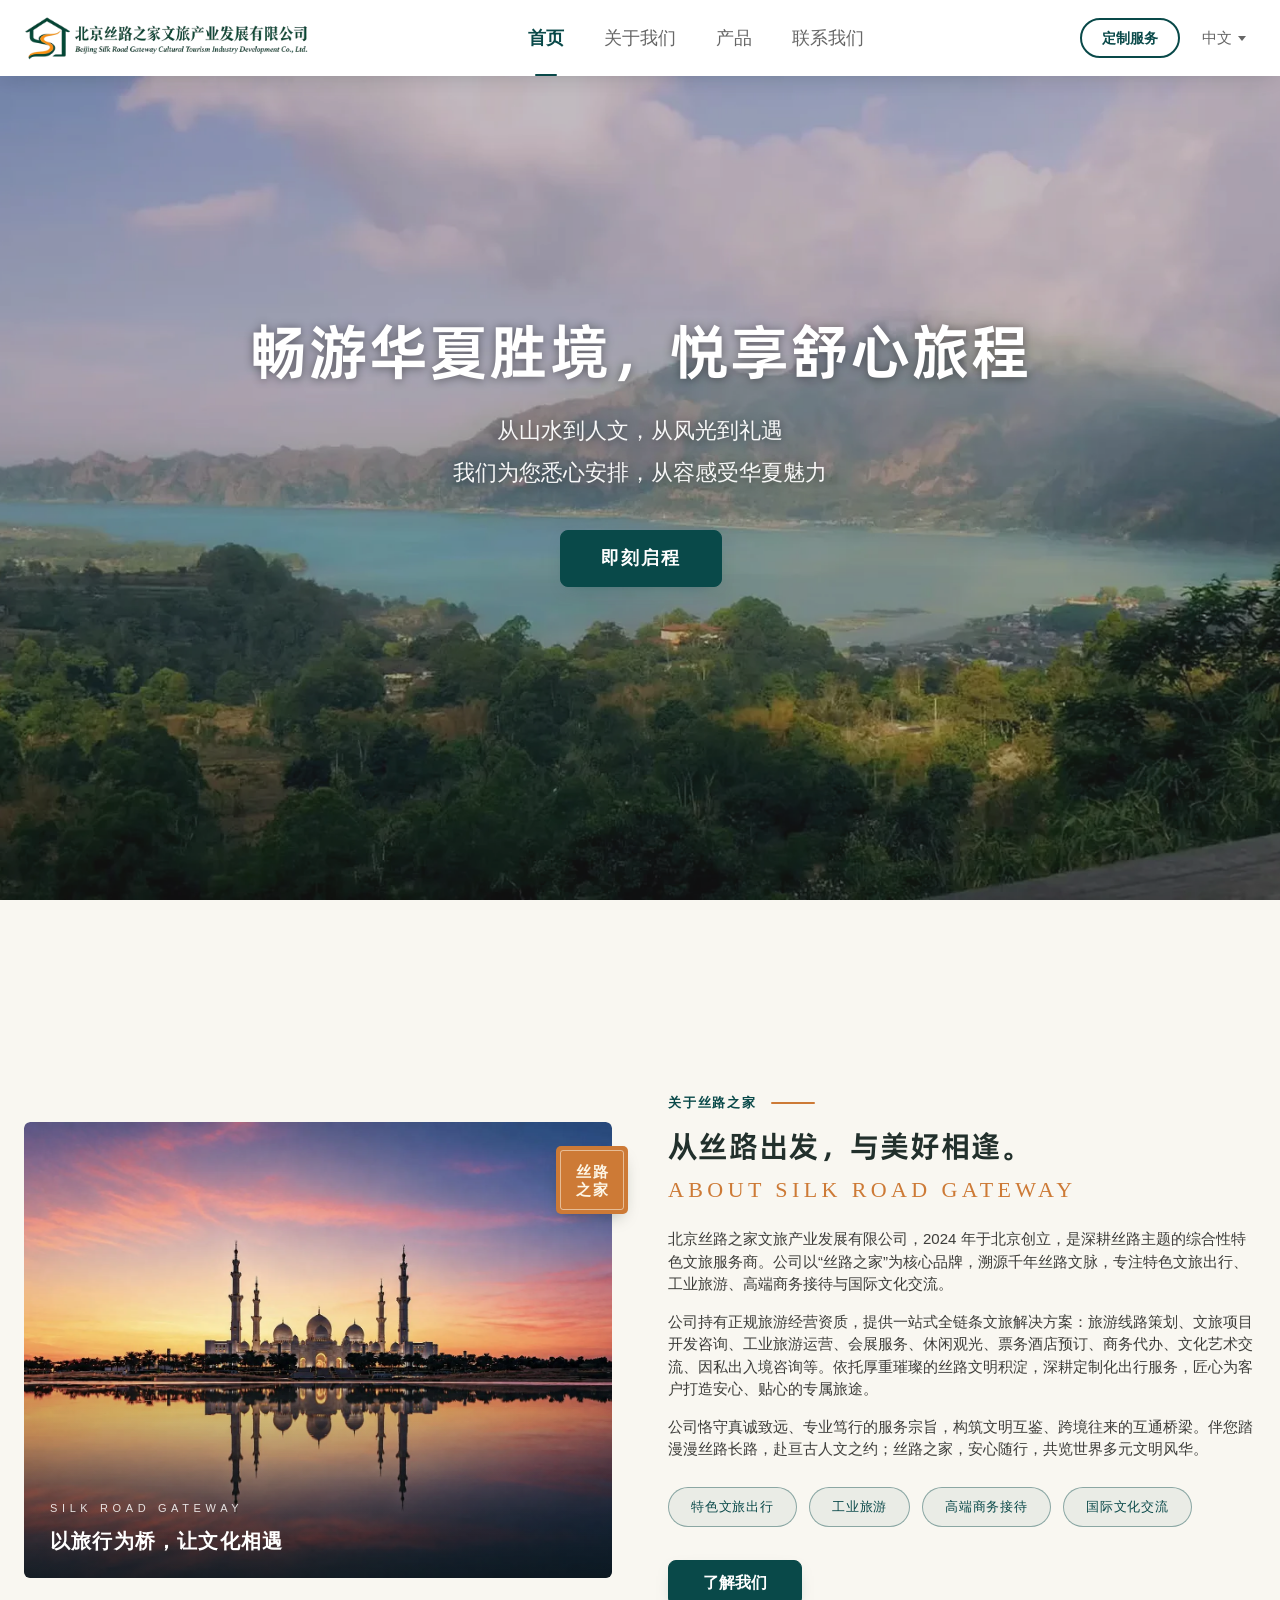
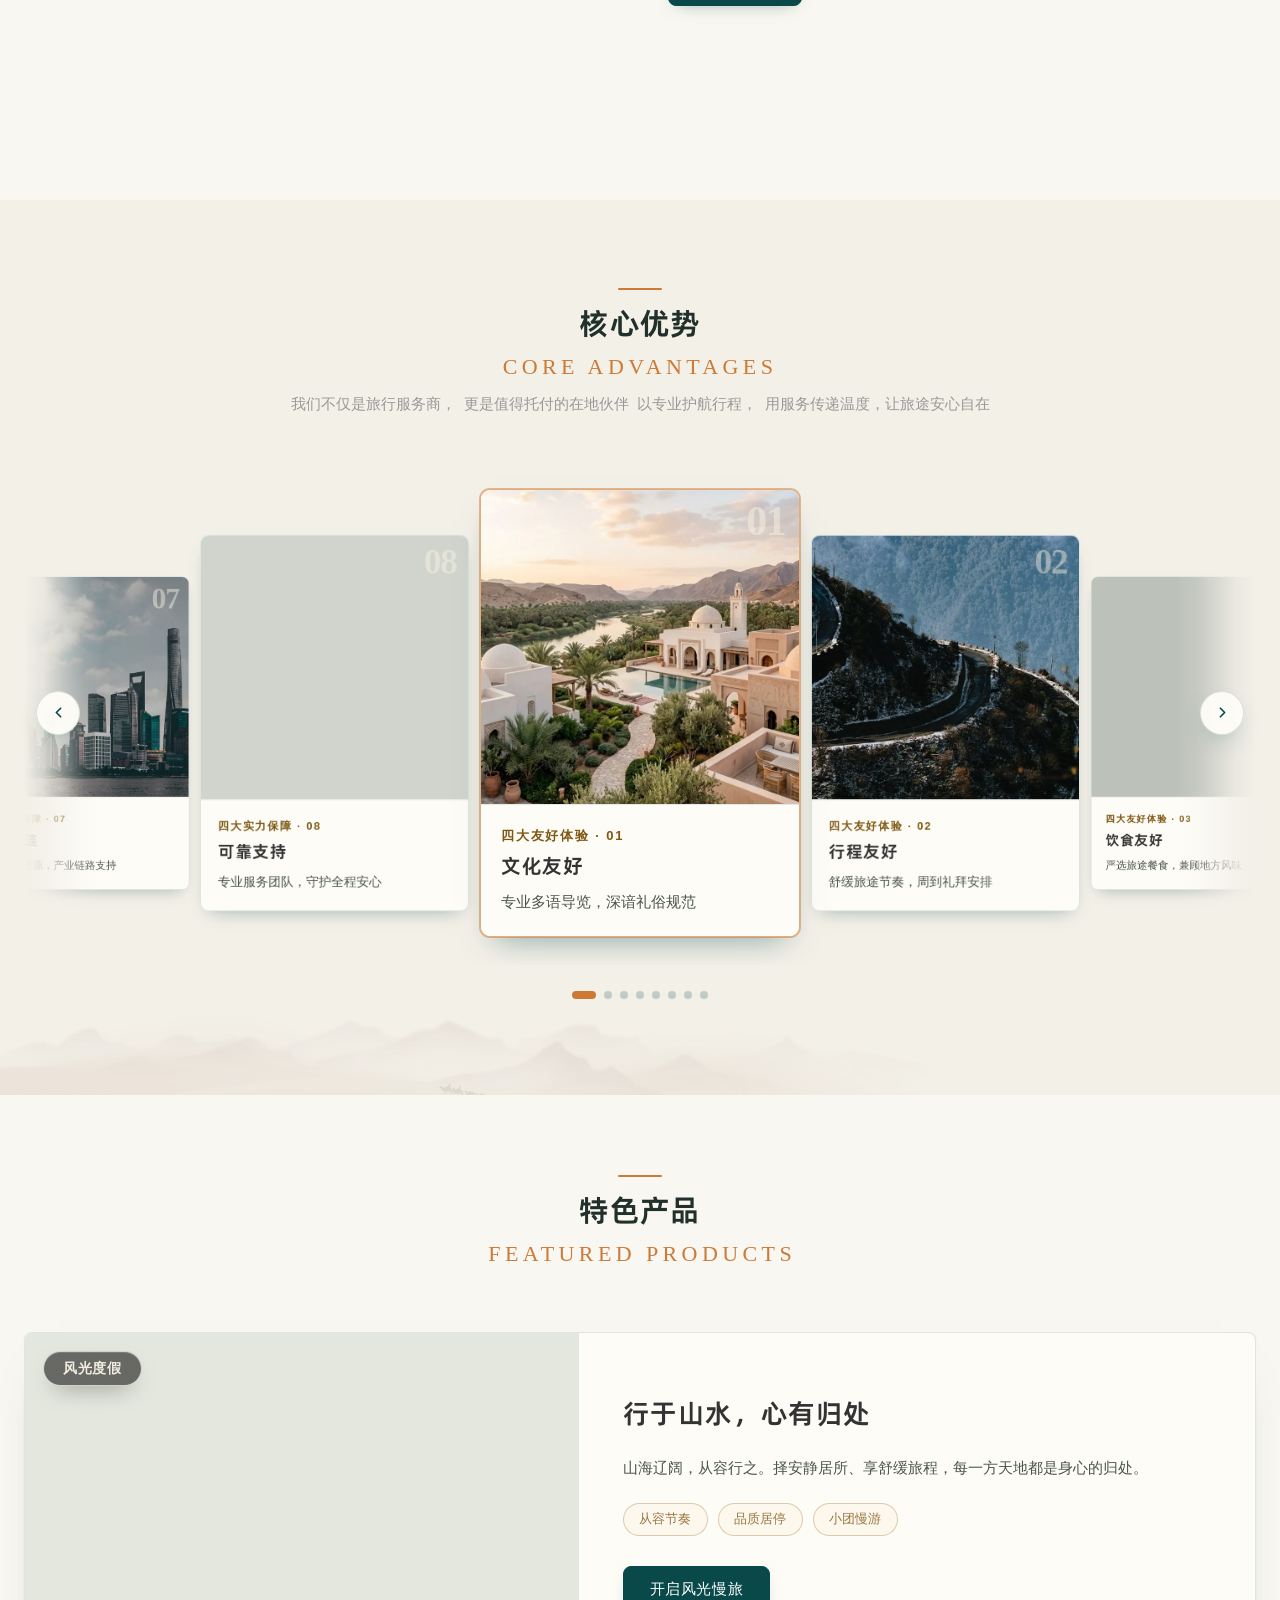
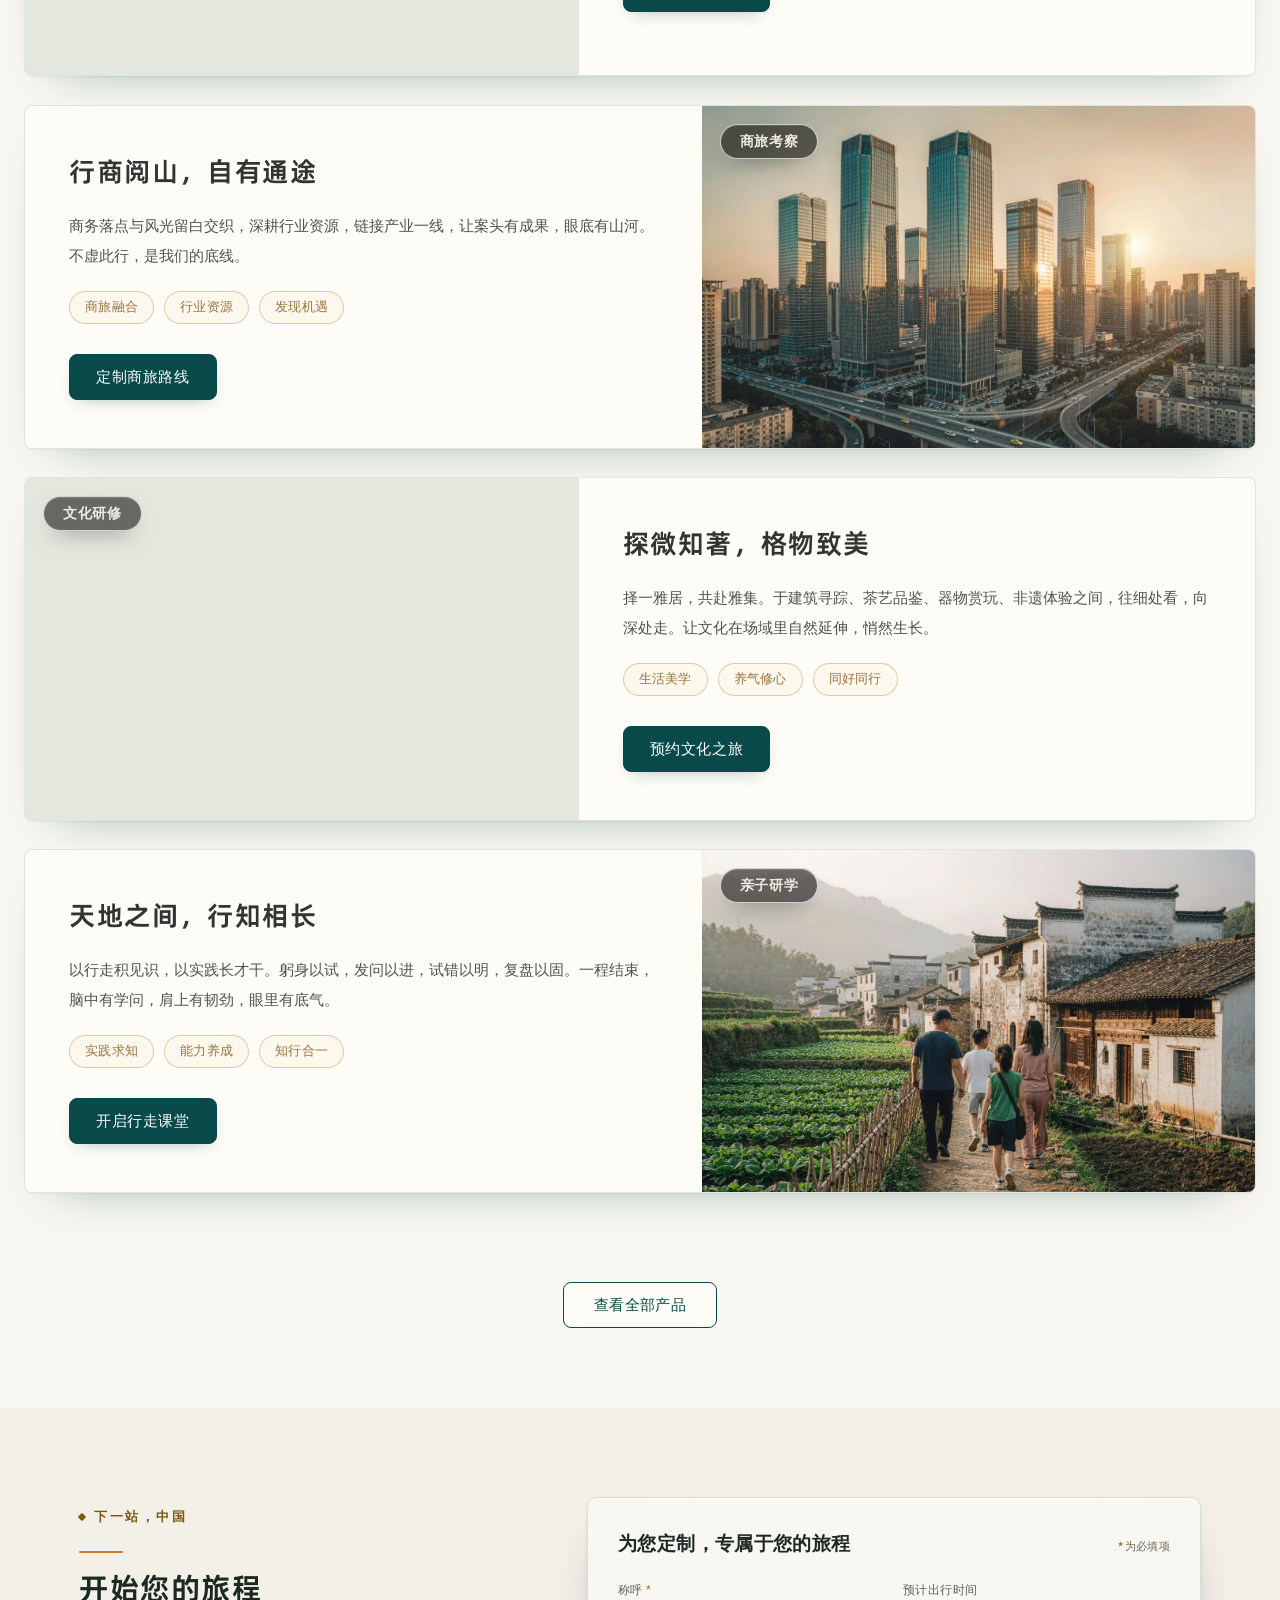
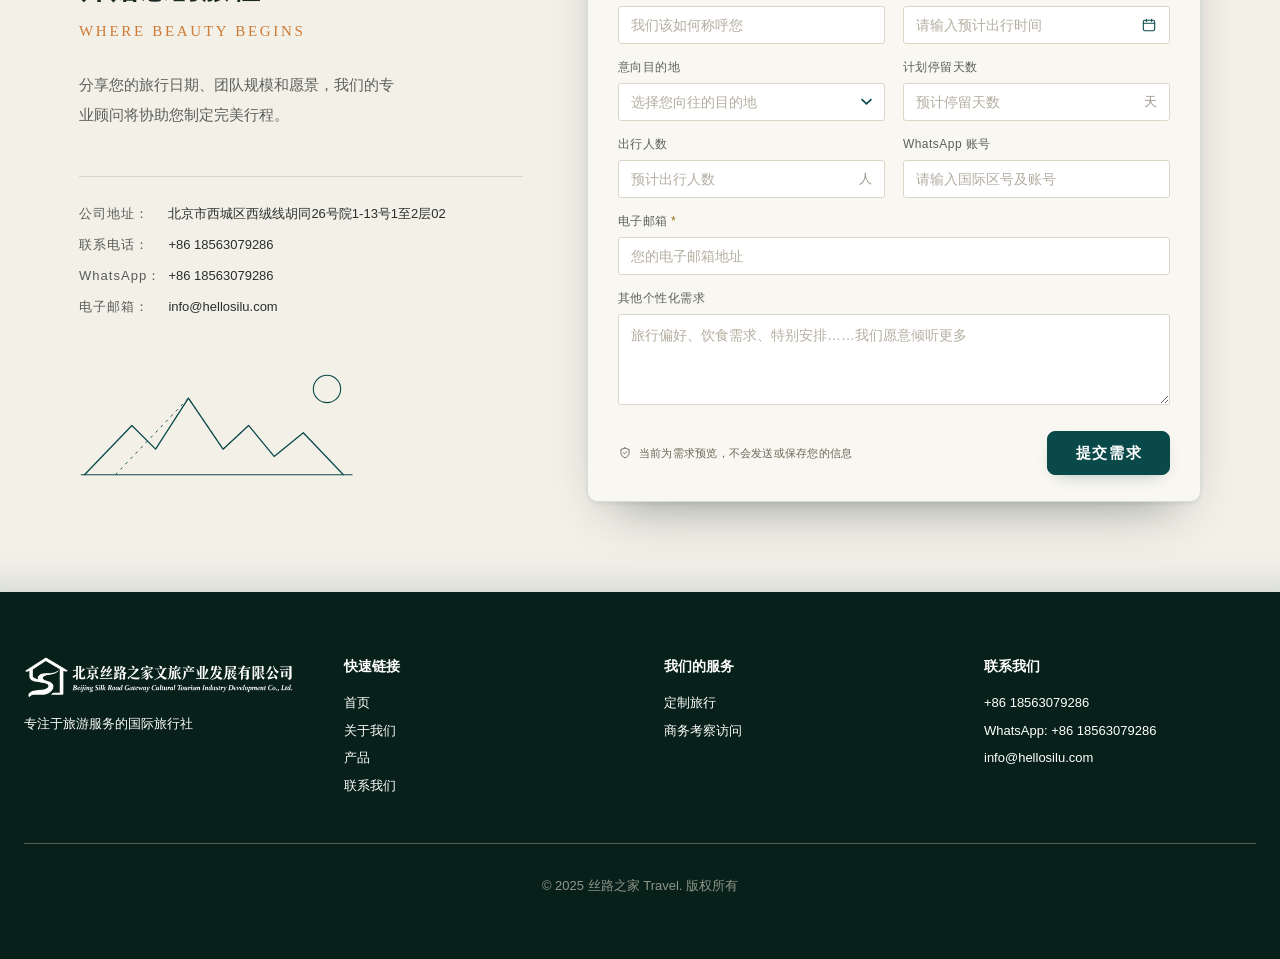
==== index.html @ cdf2d209 "mobile: fix broken media-query braces; hide tailor CTA entirely <=767px" ====
<!DOCTYPE html>
<html lang="zh-CN">
<head>
<meta charset="UTF-8">
<script>
/* 首绘前同步语言：会话内记忆为英文时先给 <html> 打标记并暂隐正文，
   等页面底部脚本套用完英文文案后再显示，消除「先画中文再闪变英文」 */
try{
  if(sessionStorage.getItem('siteLang') === 'en'){
    var st = document.createElement('style');
    st.textContent = 'html[data-lang-en]:not([data-lang-ready]) body{visibility:hidden!important}';
    document.head.appendChild(st);
    document.documentElement.setAttribute('data-lang-en','');
  }
}catch(e){}
</script>
<meta name="viewport" content="width=device-width, initial-scale=1">
<title>丝路之家</title>
<link rel="stylesheet" href="./site-source/css/entry.89d5752e.css">
<link rel="stylesheet" href="./site-source/css/index.449605d2.css">
<style>
/* ══ 阿里巴巴普惠体 3.0（自托管 woff2，仅标题字族）：65-Medium→500/600，85-Bold→700 ══ */
@font-face{
  font-family:'Alibaba PuHuiTi 3.0';
  src:url('./site-source/fonts/AlibabaPuHuiTi-3-65-Medium.woff2') format('woff2');
  font-weight:500 600; font-display:swap;
}
@font-face{
  font-family:'Alibaba PuHuiTi 3.0';
  src:url('./site-source/fonts/AlibabaPuHuiTi-3-85-Bold.woff2') format('woff2');
  font-weight:700; font-display:swap;
}
/* 模块标题统一规范（对齐「品牌简介」参考样式）：橙色短线 + 普惠体粗中文 + Georgia 茶金英文 */
.adv-eyebrow::before,.ct-title::before{
  content:''; display:block; width:44px; height:2px; border-radius:2px;
  background:#CD7A36; margin-bottom:14px;
}
#products .adv-eyebrow::before,#services .adv-eyebrow::before{margin-left:auto; margin-right:auto}
/* ══════════════════════════════════════════════════════════
   线上缺失的 Tailwind 类（entry.89d5752e.css 中 emerald / amber /
   prose / from-black 出现次数均为 0，说明构建时未生成）
   默认关闭 = 还原线上真实渲染；开启 = 还原设计意图
   ══════════════════════════════════════════════════════════ */

/* ══════════════════════════════════════════════════════════
   导航配色：纯白 #FFFFFF 底 + #666 常规字重（未触发）+ #094949 600（选中）
   对比度（底 #FFFFFF，相对亮度 1.0000）：
     未触发文字 #666       5.36:1 ✅ AA
     触发/选中/下划线 #094949  9.51:1 ✅（与未触发拉开 1.77:1 明度差）
     logo #CD7A36（大字号，门槛 3:1） 3.05:1 ⚠️ 仅够大字
   ══════════════════════════════════════════════════════════ */
.bg-nav-light{background-color:#FFFFFF}
/* 导航只用投影分层，不再描边：底部线条全部去掉，靠柔和投影浮起 */
#siteHeader{
  border-bottom:0 !important;
  box-shadow:0 6px 22px -8px rgba(8,32,26,.22);
}
#siteHeader.is-solid{box-shadow:0 10px 30px -10px rgba(8,32,26,.30)}

/* 导航项：未触发=常规字重 + 中灰；选中态才加粗上墨绿
   #666 在 #FFFFFF 上 5.74:1（AA 正文达标），与选中 #094949（10.19:1）拉开两级明度 */
.nav-link{
  position:relative; display:inline-flex; align-items:center;
  min-height:44px;                 /* WCAG 触控目标 ≥44px */
  padding:0 4px;
  font-size:1.125rem; font-weight:400; line-height:1.5;
  color:#666; text-decoration:none; white-space:nowrap;
  transition:color .22s ease;
}
.nav-link::after{                  /* 下划线：居中短横线，仅选中态显示 */
  content:''; position:absolute;
  left:50%; width:22px; margin-left:-11px;
  bottom:calc(-1 * var(--nav-bottom-gap, 16px));  /* 贴齐导航条背景底边 */
  height:2px; border-radius:2px; background:#094949;
  transform:scaleX(0); transform-origin:center center;
  transition:transform .26s cubic-bezier(.4,0,.2,1);
}
.nav-link:hover,.nav-link:focus-visible{color:#094949}
.nav-link.is-active{color:#094949; font-weight:600}
.nav-link.is-active::after{transform:scaleX(1)}
.nav-link:focus-visible{outline:2px solid #094949; outline-offset:4px; border-radius:3px}

/* 定制服务按钮：#094949 描边/文字，全尺寸显示 */
.tailor-btn{
  display:inline-flex; align-items:center; justify-content:center;
  min-height:40px; padding:8px 20px;
  border:2px solid #094949; border-radius:9999px;
  font-size:.875rem; font-weight:600; line-height:1.2;
  color:#094949; text-decoration:none; white-space:nowrap;
  background:transparent;
  transition:background-color .2s ease, color .2s ease, border-color .2s ease;
}
/* 两个 CTA 按钮触发态统一：主色 #094949 提亮版 #094949 + 白字（对比度实测） */
.tailor-btn:hover{background:#094949; color:#fff; transform:translateY(-1px)}
.tailor-btn:focus-visible{outline:2px solid #094949; outline-offset:3px}

/* 小屏汉堡入口（md 以下 nav 整块隐藏，原本无替代入口） */
.hamburger{
  display:none; width:44px; height:44px; flex:none;
  align-items:center; justify-content:center; flex-direction:column; gap:5px;
  padding:0; border:0; border-radius:8px; background:transparent; cursor:pointer;
}
.hamburger span{display:block; width:22px; height:2px; border-radius:2px; background:#666; transition:transform .26s ease, opacity .2s ease}
.hamburger[aria-expanded="true"] span:nth-child(1){transform:translateY(7px) rotate(45deg)}
.hamburger[aria-expanded="true"] span:nth-child(2){opacity:0}
.hamburger[aria-expanded="true"] span:nth-child(3){transform:translateY(-7px) rotate(-45deg)}
.hamburger:focus-visible{outline:2px solid #094949; outline-offset:2px}

/* 需求①：小屏用「整体缩放」保住按钮，而不是隐藏它 */
@media (max-width:767px){
  .hamburger{display:flex}
  .tailor-btn{display:none}
}
/* ── 品牌 Logo：图片版（179×64 透明 PNG，宽高比 2.8:1）──
   显示高 44px（与原文字 logo 视觉量级一致），≤520px 缩到 34px 防挤压 */
.logo-link{display:inline-flex; align-items:center; flex:none}
.logo-img{height:44px; width:auto; display:block}
/* 全部文字/线条均不加投影（需求） */
header .nav-link, header .lang-btn,
header .logo-img, header .tailor-btn{ text-shadow:none }
.hamburger span{box-shadow:none}

@media (max-width:520px){
  header > div{padding-left:12px !important; padding-right:12px !important; gap:8px !important}
  .tailor-btn{display:none}                      /* 小屏页头放不下：手机菜单里已有「定制服务」入口 */
  .logo-img{height:34px !important}              /* 44px → 34px，腾出横向空间 */
  .lang-switch,.hamburger{flex:none}
  .tailor-btn{padding:6px 12px; font-size:.75rem; min-height:36px; letter-spacing:0}
  .lang-btn{padding:6px 4px; font-size:.875rem}
  .lang-menu{min-width:104px}
  .hamburger{width:40px; height:40px}
  .hamburger span{width:20px}
}
/* ≤380px（360px 安卓主流宽）：再压 logo 与间距，保证汉堡按钮完整可见不溢出 */
@media (max-width:380px){
  header > div{gap:6px !important}
  .logo-img{height:28px !important}
  .lang-btn{padding:5px 2px}
}

/* ── 页脚背景：#08201A（墨绿黑，与品牌青绿 #094949 同源） ──
   原 Tailwind .bg-gray-900 不再引用，改自定义类避免误伤其它深灰块
   白字对比度 15.6:1 ｜ amber-400 标题 8.9:1 ｜ 链接 hover emerald-400 7.2:1
   ────────────────────────────────────────────────────────── */
.bg-footer{background-color:#08201A}

/* 页脚分隔线：#F1ECDF @30%；版权文字 #FDF5E5（覆盖 Tailwind border-white/10 与继承 text-white） */
/* 版权文字：#FDF5E5 @55%（实色太抢眼，压到半透明弱化）；
   合成色在 #08201A 上实测 5.47:1，仍过 AA（45% 只有 4.15:1，不达标，故取 55%） */
.footer-copyright{border-top-color:rgba(241,236,223,.3) !important; color:rgba(253,245,229,.55) !important}
.footer-copyright *{color:rgba(253,245,229,.55) !important}
/* 页脚 logo：白色版 179×74（深底专用），显示高 56px（宽按 2.42:1 自动跟随） */
.footer-logo{height:auto; width:auto; max-height:56px; max-width:100%; display:block}

/* ── 语言切换：无框文字按钮 + 向下弹出的自定义菜单 ──
   替代原生 <select>：原生 option 列表由系统绘制，位置不可控且会盖住选择区 */
.lang-switch{position:relative; flex:none}
.lang-btn{
  display:inline-flex; align-items:center; gap:6px;
  min-height:44px; padding:6px 10px;
  background:none; border:0; cursor:pointer;
  font-size:.9375rem; font-weight:400; color:#666;
  font-family:inherit;
  transition:color .2s ease;
}
.lang-btn:hover,.lang-btn[aria-expanded="true"]{color:#094949}
.lang-btn:focus-visible{outline:2px solid #094949; outline-offset:2px; border-radius:4px}
.lang-caret{
  width:0; height:0; flex:none;
  border-left:4px solid transparent; border-right:4px solid transparent;
  border-top:5px solid currentColor;
  transition:transform .2s ease;
}
.lang-btn[aria-expanded="true"] .lang-caret{transform:rotate(180deg)}
/* 菜单向下展开：top:100% 定在按钮下方，不遮挡按钮本身 */
.lang-menu{
  position:absolute; top:100%; right:0; z-index:60;
  margin-top:6px; min-width:120px; padding:6px;
  background:#FFFFFF; border:0; border-radius:12px;
  box-shadow:0 16px 32px -12px rgba(8,32,26,.32);
  list-style:none;
}
.lang-menu[hidden]{display:none}
.lang-opt{
  display:flex; align-items:center; width:100%; min-height:40px;
  padding:0 10px; border:0; border-radius:6px; background:none;
  font-size:.9375rem; font-family:inherit; color:#333; text-align:left;
  cursor:pointer; transition:background-color .15s ease, color .15s ease;
}
.lang-opt:hover{background:rgba(9,73,73,.08); color:#094949}
.lang-opt:focus-visible{outline:2px solid #094949; outline-offset:-2px}
.lang-opt[aria-selected="true"]{color:#094949; font-weight:600}
.lang-opt[aria-selected="true"]::after{content:'✓'; margin-left:auto; font-size:.8125rem}

/* 小屏下拉菜单（打包 CSS 缺 .md\:hidden，补一道断点保险） */
.mobile-menu{
  padding:8px 24px 20px; border-top:0;
  background-color:#FFFFFF;
  box-shadow:0 14px 26px -14px rgba(8,32,26,.28);
}
@media (min-width:768px){
  .mobile-menu{display:none !important}
  /* 打包 CSS 里 col-span-2 只出现在非 md 的作用域，这里自补 md 断点，保证字段能横跨两列 */
  .md\:col-span-2{grid-column:span 2 / span 2}
}
.mobile-menu[hidden]{display:none}
.nav-link-m{
  display:block; padding:14px 4px; min-height:48px;
  font-size:1.0625rem; font-weight:400; color:#666; text-decoration:none;
  border-bottom:1px solid rgba(8,32,26,.10);
  transition:color .2s ease;
}
.nav-link-m:last-child{border-bottom:0}
.nav-link-m:hover,.nav-link-m.is-active{color:#094949}
.nav-link-m.is-active{font-weight:600}

/* ══════════════════════════════════════════════════════════
   响应式布局：破除线上 PC 站的 1200px 锁定
   线上 body{min-width:1200px}，移动端必然横向溢出，
   这是原站「只服务桌面」的产物，响应式必须先解掉它
   ══════════════════════════════════════════════════════════ */
html,body{min-width:0 !important; overflow-x:hidden}

/* ══ 首屏视频文案：五级层次，字号全部 clamp 流式缩放 ══
   白字压在视频上，靠 1px 级轻微暗描边兜底（视频亮帧时仍可读），
   不依赖大范围投影，保持画面干净 */
.banner-copy{max-width:56rem; margin:0 auto}
.bc-main{
  margin:0 0 clamp(12px,1.8vw,20px);
  font-family:'Alibaba PuHuiTi 3.0','PingFang SC','Microsoft YaHei','Hiragino Sans GB',Arial,sans-serif;
  font-size:clamp(1.5625rem,5.2vw,3.75rem); font-weight:700; line-height:1.28;
  letter-spacing:.02em; color:#fff;
}
.bc-sub{
  margin:0;
  font-size:clamp(.9375rem,2.1vw,1.375rem); line-height:1.9;
  color:rgba(255,255,255,.95);
}
.bc-main,.bc-sub{ text-shadow:0 1px 10px rgba(0,0,0,.45) }

/* 主色实底按钮：与「了解我们」按钮（.adv-more--solid）同款
   #094949 底 + 1.5px 同色描边 + 白字，圆角 8px；白字对比度 10.19:1（AAA） */
.bc-cta{
  display:inline-flex; align-items:center; justify-content:center;
  margin-top:clamp(22px,3vw,36px);
  min-height:52px; padding:14px 40px;
  background:#094949; color:#FFFFFF; border:1.5px solid #094949; border-radius:8px;
  font-size:clamp(.9375rem,1.6vw,1.125rem); font-weight:600; letter-spacing:.12em;
  margin-right:-.12em; text-decoration:none;
  box-shadow:0 6px 18px -10px rgba(9,73,73,.5);
  transition:background-color .22s ease, border-color .22s ease, transform .22s ease,
             box-shadow .22s ease, padding .26s cubic-bezier(.22,.61,.36,1);
}
/* hover 时左右内边距等量回缩，抵消箭头展开的宽度 —— 按钮宽度恒定不跳动，只做"呼吸"
   底色提亮为 #0E6F6F（与 .adv-more--solid 的触发态一致） */
.bc-cta:hover{
  background:#0E6F6F; border-color:#0E6F6F; color:#FFFFFF; transform:translateY(-2px);
  padding-left:24px; padding-right:24px;
  box-shadow:0 14px 30px -8px rgba(14,111,111,.55);
}
.bc-cta:focus-visible{outline:2px solid #fff; outline-offset:3px}

/* ══ 按钮 hover 微交互：箭头淡入右滑 + 落地阴影 ══
   箭头用内联 SVG（不依赖字体字形，中英文 rendering 一致）；
   宽度 0 → 1.05em 平滑展开，避免占位导致默认态左右不对称 */
.bc-cta, .adv-more{position:relative}
.bc-cta::after, .adv-more::after{
  content:''; display:inline-block; flex:none;
  width:0; height:1.05em; margin-left:0; opacity:0;
  vertical-align:middle; letter-spacing:0; transform:translateX(-6px);
  background:no-repeat center/1.05em 1.05em
    url("data:image/svg+xml,%3Csvg xmlns='http://www.w3.org/2000/svg' viewBox='0 0 24 24' fill='none' stroke='%23ffffff' stroke-width='2.4' stroke-linecap='round' stroke-linejoin='round'%3E%3Cpath d='M4 12h15'/%3E%3Cpath d='M13 5.5 19.5 12 13 18.5'/%3E%3C/svg%3E");
  transition:width .26s cubic-bezier(.22,.61,.36,1), margin-left .26s cubic-bezier(.22,.61,.36,1),
             opacity .22s ease, transform .26s cubic-bezier(.22,.61,.36,1);
}
.bc-cta:hover::after, .adv-more:hover::after{
  width:1.05em; margin-left:.75em; opacity:1; transform:translateX(0);
}
@media (max-width:640px){
  .bc-cta{min-height:48px; padding:12px 30px; width:auto}
  .bc-cta:hover{padding-left:14px; padding-right:14px}
  .bc-main{font-size:1.5rem; letter-spacing:0}   /* 375px 下 13 字单行放下，避免孤字折行 */
}
/* services 的 h2 已改为小标签样式（.adv-eyebrow），about 的 h2 与优势区同构（.about-title），均不参与区块大标题缩放 */
/* contact 的标题已改为「小标签 + 金色短线」的 eyebrow 写法，不参与区块大标题缩放 */
#products h2:not(.adv-eyebrow){
  font-size:clamp(1.5rem, 4.2vw, 2.25rem)
}
/* 产品区标题沿用 .adv-eyebrow（与优势区同款），居中时用负边距抵消尾字距，保证真正居中 */
#products .adv-eyebrow-en{margin-right:-.2em}

/* ══ 特色产品：四条「左图 + 右文」编辑式横匾 ══
   参考稿语言：暖白纸卡 + 图角墨绿双语小签 + 宋体大标 + 茶金描边胶囊标签 + 墨绿实心按钮。
   三色沿用全站：纸卡 #F9F7F1 / 墨绿 #1F4438-#094949 / 茶金 #B08A4F。 */
#products{
  /* 纸白 #F9F7F1（.930）：上接核心优势（恒温米 #F3F0E8）、下接联系区（恒温米），
     纸白居中形成米-纸-米交替节奏。内联 style 同步改（见 <section id="products">）。 */
  background-color:#F9F7F1;
}
.feat-list{display:grid; gap:28px}
.feat-row{
  /* 整卡可点：由标题链接的 ::after 铺满整卡（stretched link），
     卡片自身必须成为定位包含块 */
  position:relative;
  display:grid; grid-template-columns:minmax(0,1fr);
  /* 卡片暖白 #FDFCF7（.972）压在恒温米底 #F3F0E8（.872）上，亮度比 1.11
     （比旧米 #F1ECDF 的 1.15 略弱，但仍足以浮起）；描边 .12 只作定形不抢戏 */
  background:#FDFCF7;
  border:1px solid rgba(9,73,73,.12);
  border-radius:8px; overflow:hidden;
  box-shadow:0 1px 2px rgba(9,73,73,.06), 0 22px 46px -34px rgba(9,73,73,.50);
  transition:box-shadow .3s ease, transform .3s ease;
}
.feat-row:hover{
  box-shadow:0 2px 4px rgba(9,73,73,.06), 0 28px 54px -34px rgba(9,73,73,.55);
  transform:translateY(-2px);
}
/* .reveal.in{transform:none} 声明在后、特异性同为 (0,2,0)，会压住上面的 hover 抬升
   与按压反馈（实测 computed transform 恒为 none）——用更高特异性把交互态找回来 */
.feat-row.reveal.in:hover{transform:translateY(-2px)}
.feat-row.reveal.in:active{transform:translateY(0)}
@media (min-width:1024px){
  .feat-row{grid-template-columns:minmax(0,45%) minmax(0,55%); min-height:340px}
  /* 第 2、4 条左右互换（左文右图）：仅换视觉次序，DOM 仍图在前，
     <1024 堆叠时保持「图在上」的统一节奏 */
  .feat-row.is-rev{grid-template-columns:minmax(0,55%) minmax(0,45%)}
  .feat-row.is-rev .feat-media{order:2}
  .feat-row.is-rev .feat-body{order:1}
}
.feat-media{position:relative; margin:0; min-width:0; overflow:hidden; background:#E4E7DE}
.feat-media img{
  display:block; width:100%; max-width:100%; height:100%; object-fit:cover;
  aspect-ratio:4 / 3;
  transition:transform .8s cubic-bezier(.22,.61,.36,1);
}
@media (min-width:1024px){ .feat-media img{aspect-ratio:auto} }
.feat-row:hover .feat-media img{transform:scale(1.03)}
/* 图角双语小签：深色玻璃片 —— 半透墨绿 + 背景模糊，按需求去掉白描边（含上缘 inset 冷光）。
   边界改由"玻璃底 vs 照片"承担，故底从 .62 压深到 .72、投影加深一档，压在亮天空上仍够读 */
.feat-chip{
  position:absolute; top:18px; left:18px;
  display:inline-flex; align-items:baseline; gap:11px;
  padding:9px 19px 10px; border-radius:999px;
  background:rgba(0,0,0,.55);
  -webkit-backdrop-filter:blur(16px) saturate(1.15);
  backdrop-filter:blur(16px) saturate(1.15);
  border:1px solid rgba(255,255,255,.7);
  color:#F1ECDF;
  font-size:.875rem; font-weight:600; letter-spacing:.05em; line-height:1;
  box-shadow:0 10px 24px -12px rgba(0,0,0,.55), inset 0 1px 0 rgba(255,255,255,.14);
}
.feat-body{
  padding:40px 44px 42px;
  display:flex; flex-direction:column; align-items:flex-start; justify-content:center;
  gap:18px;
}
@media (max-width:1023px){ .feat-body{padding:26px 24px 30px; gap:14px} }
/* 产品条目标题（行于山水 / 行商阅山 …）：与全站模块标题同语言，统一走普惠体 700 */
.feat-title{
  margin:0; font-family:'Alibaba PuHuiTi 3.0','PingFang SC','Microsoft YaHei','Hiragino Sans GB',Arial,sans-serif;
  font-size:clamp(1.375rem,2.1vw,1.75rem); font-weight:700;
  letter-spacing:.06em; line-height:1.5; color:#333;
}
/* 整卡热区：标题即链接，::after 铺满整条横匾（图 + 文），点哪儿都进对应分类页。
   全卡只留这一个 tab stop；卡片内的 CTA 用 z-index 2 独立压在上层，各点各的。
   键盘焦点同时画在标题（细框）与整卡（粗框）上，避免 ::after 铺满后看不到焦点位置 */
.feat-hit{color:inherit; text-decoration:none}
.feat-hit::after{content:''; position:absolute; inset:0; z-index:1; border-radius:8px}
.feat-hit:focus-visible{outline:2px solid #7E5812; outline-offset:4px}
.feat-row:has(.feat-hit:focus-visible){outline:2px solid #7E5812; outline-offset:3px}
.feat-desc{
  margin:0; font-size:.9375rem; line-height:2; color:#4C544E; max-width:40em;
}
.feat-tags{
  display:flex; flex-wrap:wrap; gap:10px; margin:2px 0 0; padding:0; list-style:none;
}
.feat-tags li{
  padding:6px 15px 7px; border-radius:999px;
  border:1px solid rgba(176,138,79,.42); background:#FDF8ED;
  font-size:.8125rem; line-height:1.4; color:#9A7440; letter-spacing:.02em;
}
/* 与「提交需求」完全同色：主色 #094949 实底，hover 提亮 #0E6F6F + 上浮 + 落影
   圆角 2026-11-03 由 5px 统一到 8px，与首页其余矩形按钮（.bc-cta / .adv-more / .ct-submit）
   及所在产品卡（8px）同一档 */
.feat-cta{
  margin-top:12px; display:inline-flex; align-items:center; justify-content:center;
  /* 压在整卡热区之上，按钮独享点击（否则会被 .feat-hit::after 抢走） */
  position:relative; z-index:2;
  min-height:46px; padding:0 26px; border-radius:8px;
  background:#094949; border:1.5px solid #094949; color:#FFFFFF; text-decoration:none;
  font-size:.9375rem; letter-spacing:.04em; cursor:pointer;
  box-shadow:0 6px 18px -10px rgba(9,73,73,.5);
  transition:background-color .22s ease, border-color .22s ease, color .22s ease,
             box-shadow .22s ease, transform .22s ease;
}
.feat-cta:hover{
  background:#0E6F6F; border-color:#0E6F6F; color:#FFFFFF;
  transform:translateY(-2px); box-shadow:0 14px 30px -8px rgba(14,111,111,.55);
}
.feat-cta:active{transform:translateY(0)}
.feat-cta:focus-visible{outline:2px solid #7E5812; outline-offset:3px}
/* 「查看全部产品」：与卡片内 CTA 同为矩形（8px 圆角、46px 高），
   只靠描边/实心区分主次 —— 次层级按钮，hover 反白。圆角 2026-11-03 由 5px 统一到 8px */
.feat-all{
  display:inline-flex; align-items:center; justify-content:center;
  min-height:46px; padding:0 30px; border-radius:8px;
  border:1.5px solid #094949; background:#FDFCF7; color:#094949;
  text-decoration:none; font-size:.9375rem; letter-spacing:.03em;
  transition:background .25s ease, color .25s ease;
}
.feat-all:hover{background:#094949; color:#FDF5E5}

/* ══ 动效系统 ══
   ① 滚动入场 reveal：进入视口时淡入上浮，同组错峰 80ms（最多 6 档）
   ② 首屏文案入场：加载即逐行浮起（CTA 只淡入，避免 animation fill 覆盖 hover 位移）
   ③ 视差：首屏文案随滚动淡出上移；优势区背景图反向缓移
   全部在 prefers-reduced-motion 下自动关闭 */
.reveal{
  opacity:0; transform:translateY(28px);
  transition:opacity .72s cubic-bezier(.22,.61,.36,1), transform .72s cubic-bezier(.22,.61,.36,1);
  transition-delay:var(--rd,0ms); will-change:opacity,transform;
}
.reveal.in{opacity:1; transform:none}

.banner-copy > *:not(.bc-cta){animation:bcIn .9s cubic-bezier(.22,.61,.36,1) both}
.bc-cta{animation:bcFade .9s cubic-bezier(.22,.61,.36,1) both}
.banner-copy > *:nth-child(1){animation-delay:.08s}
.banner-copy > *:nth-child(2){animation-delay:.20s}
.banner-copy > *:nth-child(3){animation-delay:.32s}
.banner-copy > *:nth-child(4){animation-delay:.44s}
.banner-copy > *:nth-child(5){animation-delay:.56s}
.banner-copy > *:nth-child(6){animation-delay:.68s}
@keyframes bcIn  {from{opacity:0; transform:translateY(26px)} to{opacity:1; transform:none}}
@keyframes bcFade{from{opacity:0} to{opacity:1}}

#heroCopy{will-change:opacity,transform}

/* 锚点跳转时留出 fixed header 的高度 */
#services,#about,#contact,#products{scroll-margin-top:88px}

/* ══ 我们的优势：纸白底 + 沙漠驼队线稿背景 —— 左标题栏 + 米白/墨绿双卡 ══
   三色即全部：卡米白 #F0EBDF / 卡主色绿 #094949 / 编号棕金 #B08A4F
   间距统一 48px 栅格：区块与 banner 之间、列间距均为 48px */
#services{
  background-color:#F3F0E8;
  /* 优势区现为照片封面流（单行轮播），高度跟内容走；固定上下留白定节奏。 */
  padding:88px 0 96px;
}
/* 插画层：挂在内容容器里（容器底边＝圆点行底边，沙丘脊线正好落在其下），
   用 top:100% 把画顶对齐容器底边，再 translateY(负值) 把沙丘脊线上提到同一水平线 ——
   百分比位移算的是自身高度，所以换视口不用重算。
   left 用 min(0, 40rem - 50vw) 反而把容器居中留出的空白抵掉，保持贴着区块左边缘。 */
#parallaxBg{
  position:absolute; top:100%; left:min(0px, calc(40rem - 50vw));
  width:min(1180px, 78vw); aspect-ratio:1921 / 874;
  /* 画面最上沿（远山轮廓）落在图高的 58.5% 处，所以 -58.5% 就是"轮廓压在卡片底边线上" */
  transform:translateY(-58.5%);
  background:url('./site-source/images/advantage-desert-dunes.webp') center / 100% 100% no-repeat;
  /* 新图本身偏灰、彩度低，.5 几乎看不见，故提到 .8；素材里已烘进右/底缘渐隐 */
  opacity:.8;
  pointer-events:none; z-index:0;
}
/* 内容压在插画层之上（插画层 z-index:0 且绝对定位，会盖住普通流内文字） */
#services > .max-w-7xl{position:relative; z-index:1}
/* 窄屏：插画收窄，避免撑出横向滚动 */
@media (max-width:1023px){
  #parallaxBg{width:min(100vw,560px)}
}
#services > div{width:100%}
/* 左栏：标题中英文 —— 不套微软雅黑，保持独立气质 */
.adv-eyebrow{
  font-family:'Alibaba PuHuiTi 3.0','PingFang SC','Microsoft YaHei','Hiragino Sans GB',Arial,sans-serif;
  font-size:clamp(1.375rem,4.6vw,1.875rem); font-weight:700; color:#22302C;
  margin:0; line-height:1.3; letter-spacing:.01em;
}
.adv-eyebrow-en{
  font-family:Georgia,'Times New Roman',serif; font-size:clamp(1rem,3.2vw,1.375rem);
  letter-spacing:.2em; color:#CD7A36; margin:10px 0 0; text-transform:uppercase; line-height:1.3;
}
/* 英文态隐藏橙色英文小标：h2 已被词条替换为同义英文（Our Advantages / Featured Products），
   下方再显示全大写小标即两行重复；中文态保留双语排版不受影响。
   完全 display:none，标题与副标语之间保持正常 gap:8px —— 不在这里留空。
   少掉的那行高度由下方 #services 的 margin-top 补回（见 .adv-head 规则），
   保证中英文区块总高一致、切换语言不跳动 */
html[lang="en"] .adv-eyebrow-en{display:none}
/* 除卡题（已归入普惠体标题族）外，本板块其余文字统一微软雅黑（跨平台回退链保底） */
#services .adv-lead, #services .adv-more, #services .adv-cf-meta,
#services .adv-cf-cap p{
  font-family:"Microsoft YaHei","微软雅黑","PingFang SC","Hiragino Sans GB","Helvetica Neue",Arial,sans-serif;
}
/* 引言：四句连排一行（span 作为 flex 子项，段与段之间 gap 8px；
   小屏放不下时 flex-wrap 自动折行，不会撑出横向滚动） */
.adv-lead{
  display:flex; flex-wrap:wrap; justify-content:center; align-items:baseline;
  column-gap:8px; row-gap:2px;
  font-size:15px; line-height:1.8; color:#999;
  margin:0; max-width:none;
}
.adv-more{
  display:inline-flex; align-items:center; justify-content:center;
  margin-top:36px; padding:12px 34px;
  border:1.5px solid #094949; border-radius:8px; background:transparent;
  font-size:16px; font-weight:600; color:#094949; text-decoration:none;
  transition:background-color .22s ease, border-color .22s ease, color .22s ease,
             transform .22s ease, box-shadow .22s ease;
}
.adv-more:hover{
  background:#094949; border-color:#094949; color:#FDF5E5;
  transform:translateY(-2px); box-shadow:0 12px 26px -8px rgba(9,73,73,.55);
}
/* ══ 我们的优势：照片封面流（8 条优势 = 8 张封面卡）══
   中心一张完整呈现，两侧逐层收小、照片轻度压暗；照片下方恒为纸白信息条
   （栏目 · 序号 / 标题 / 一句描述），所以侧卡的字一样读得清 —— 纵深只由
   「尺寸 + 层叠」表达，不靠整卡降透明度。交互：箭头 / 圆点 / 拖拽 / 键盘 ←→。
   色值全部取自站内：纸白 #FDFCF7、墨绿 #094949、橙 #CD7A36、青铜 #7E5812、正文 #28302B */
/* 页头居中：标题组 + 两行引言纵向堆叠、水平居中，与下方居中的封面流同轴 */
.adv-head{display:flex; flex-direction:column; align-items:center; text-align:center; gap:8px; margin-bottom:44px}
/* 英文态小标被隐藏后标题组少了一行（margin 10px + 1.3 倍行高 ≈ 39px@1440）。
   这部分高度挪到标题组上方补回：区块总高与中文一致，而标题、副标语之间仍是正常 8px 间距。
   用 calc + 同一套 clamp 复算，随视口缩放始终精确补齐（不写死 39px） */
html[lang="en"] #services .adv-head{margin-top:calc(10px + 1.3 * clamp(1rem, 3.2vw, 1.375rem))}
.adv-head-l{display:flex; flex-direction:column; align-items:center}
.adv-head-l .adv-eyebrow{white-space:nowrap}
.adv-head-r{max-width:36em}

/* 舞台：收在 .max-w-7xl 的内容盒里（1248-48=1200@1280，1440 下 1232），
   与页头、页脚共用同一条左右边缘。越出舞台的远侧卡直接裁掉，两端各 80px 羽化。
   羽化用 smoothstep S 曲线分 5 档过渡（0/.16/.5/.84/1），替代单段线性渐变 ——
   线性坡在视觉上是一条"直边"，S 曲线两头慢中间快，边缘卡像雾一样散开，看不出渐变存在。 */
.adv-cf{
  --cw:320px; --ch:448px; --fade:80px;
  position:relative; height:calc(var(--ch) + 56px);
  overflow:hidden; outline:none;
  touch-action:pan-y; user-select:none; -webkit-user-select:none;
  -webkit-mask-image:linear-gradient(to right,
    transparent 0,
    rgba(0,0,0,.16) calc(var(--fade) * .25),
    rgba(0,0,0,.5)  calc(var(--fade) * .5),
    rgba(0,0,0,.84) calc(var(--fade) * .75),
    #000 var(--fade),
    #000 calc(100% - var(--fade)),
    rgba(0,0,0,.84) calc(100% - var(--fade) * .75),
    rgba(0,0,0,.5)  calc(100% - var(--fade) * .5),
    rgba(0,0,0,.16) calc(100% - var(--fade) * .25),
    transparent 100%);
  mask-image:linear-gradient(to right,
    transparent 0,
    rgba(0,0,0,.16) calc(var(--fade) * .25),
    rgba(0,0,0,.5)  calc(var(--fade) * .5),
    rgba(0,0,0,.84) calc(var(--fade) * .75),
    #000 var(--fade),
    #000 calc(100% - var(--fade)),
    rgba(0,0,0,.84) calc(100% - var(--fade) * .75),
    rgba(0,0,0,.5)  calc(100% - var(--fade) * .5),
    rgba(0,0,0,.16) calc(100% - var(--fade) * .25),
    transparent 100%);
}
.adv-cf:focus-visible{outline:2px solid #CD7A36; outline-offset:6px; border-radius:10px}

/* 单张封面卡：照片约占七成、信息条三成（132px 定高、内容垂直居中，
   避免"文案只有一行时白条缩成薄边"导致每张卡图文比例都不一样） */
.adv-cf-card{
  position:absolute; left:50%; top:50%;
  width:var(--cw); height:var(--ch);
  margin-left:calc(var(--cw) / -2); margin-top:calc(var(--ch) / -2);
  display:flex; flex-direction:column;
  border-radius:10px; overflow:hidden;
  background:#FDFCF7; border:1px solid rgba(9,73,73,.13);
  box-shadow:0 10px 22px -12px rgba(9,73,73,.42);
  cursor:pointer; -webkit-tap-highlight-color:transparent;
  transition:transform .55s cubic-bezier(.22,.61,.36,1),
             opacity .55s cubic-bezier(.22,.61,.36,1),
             box-shadow .55s ease, border-color .55s ease;
  will-change:transform, opacity;
}
.adv-cf.dragging .adv-cf-card{transition:none}
/* 入场门控：构建时冻结卡片过渡（收拢/摆位都在屏外瞬时完成），
   等封面流进入视口再放开，播放「从中心展开」的入场动画 */
.adv-cf.no-anim .adv-cf-card{transition:none}
/* 当前卡：轻量选中态 —— 细淡橙环 + 加深落影（应用户要求去掉 6px 扩散光晕层）。
   两层 box-shadow：1px 半透明细环定形 → 落影增加悬浮感 */
.adv-cf-card.is-cur{
  border-color:rgba(205,122,54,.6);
  box-shadow:0 0 0 1px rgba(205,122,54,.5),
             0 16px 30px -16px rgba(9,73,73,.5);
}

/* 照片区：压暗只作用在照片上（--dim 由脚本按纵深层级写入），信息条永远满对比 */
.adv-cf-photo{position:relative; flex:1 1 auto; min-height:0; overflow:hidden; background:#E4E7DE}
.adv-cf-photo img{width:100%; height:100%; object-fit:cover; pointer-events:none}
.adv-cf-photo::after{
  content:''; position:absolute; inset:0; pointer-events:none;
  background:rgba(6,26,22,var(--dim,0));
  transition:background-color .55s ease;
}
/* 右上大号序号水印：衬线数字，与英文小标同族，纯装饰 */
.adv-cf-no{
  position:absolute; top:10px; right:14px; z-index:2;
  font-family:Georgia,'Times New Roman',serif;
  font-size:42px; font-weight:700; line-height:1; letter-spacing:-.04em;
  color:rgba(253,245,229,.46); pointer-events:none;
}

.adv-cf-cap{
  flex:none; position:relative; z-index:2;
  min-height:132px; padding:0 20px;
  display:flex; flex-direction:column; justify-content:center;
  background:#FDFCF7; border-top:1px solid rgba(9,73,73,.10);
}
/* 卡内元信息小标：对齐全站小标签档（.8125rem / 600 / 宽字距 .14em），茶金 #7E5812 保持不变 */
.adv-cf-meta{
  display:block; font-size:.8125rem; font-weight:600; letter-spacing:.14em;
  color:#7E5812; margin-bottom:7px;
}
/* 英文组标较长（如 Four Travel-Friendly Experiences · 01），宽字距会折行：
   英文态收窄字距，保住单行（字距本来就是为中文小标服务的） */
html[lang="en"] .adv-cf-meta{letter-spacing:.04em}
/* 卡题：与全站卡片标题同语言 —— 普惠体 700 / .03em 字距 / #333
   （此前误用微软雅黑 + #28302B，与产品卡 .pd-card-title、产品行 .feat-title 不一致）。
   字号向特色产品卡靠拢统一：1.125rem → 1.25rem（产品大标题 .feat-title 保持不动） */
.adv-cf-cap h3{
  font-family:'Alibaba PuHuiTi 3.0','PingFang SC','Microsoft YaHei','Hiragino Sans GB',Arial,sans-serif;
  font-size:1.25rem; font-weight:700; letter-spacing:.03em; line-height:1.45; color:#333;
}
/* 卡内副行：与特色产品描述 .feat-desc 完全同档 .9375rem，行高 1.8 兼顾小卡空间 */
.adv-cf-cap p{margin-top:7px; font-size:.9375rem; line-height:1.8; color:#4C544E}

/* 箭头：回到 44px 的常规大小，垂直居中，压在左右最外侧卡片（羽化区那张）的边上。
   住在 .adv-cf-wrap 里而不是舞台里 —— 舞台两端有 56px 羽化遮罩，
   按钮放进去会跟着变淡。 */
.adv-cf-wrap{position:relative}
.adv-cf-nav{
  position:absolute; top:50%; transform:translateY(-50%);
  width:44px; height:44px; border-radius:50%;
  display:flex; align-items:center; justify-content:center;
  background:rgba(253,252,247,.96); color:#094949;
  border:1px solid rgba(9,73,73,.14);
  box-shadow:0 10px 24px -12px rgba(9,73,73,.5);
  transition:background-color .3s ease, color .3s ease, transform .25s ease;
  z-index:120;
}
.adv-cf-nav:hover{transform:translateY(-50%) scale(1.06); background:#094949; color:#FDF5E5; border-color:#094949}
.adv-cf-nav:active{transform:translateY(-50%) scale(.96)}
.adv-cf-nav:focus-visible{outline:2px solid #CD7A36; outline-offset:3px}
.adv-cf-nav svg{width:17px; height:17px; display:block}
.adv-cf-prev{left:12px; right:auto}
.adv-cf-next{right:12px; left:auto}

/* 圆点：激活态拉长成 24px 的短棒 + 品牌绿 */
.adv-cf-foot{display:flex; align-items:center; justify-content:center; margin-top:26px}
.adv-cf-dots{display:flex; align-items:center; gap:8px}
.adv-cf-dot{
  position:relative; width:8px; height:8px; padding:0; border:0; border-radius:999px;
  background:rgba(9,73,73,.22);
  transition:width .3s ease, background-color .3s ease;
}
/* 8px 的点太小，用伪元素把命中区撑到 32×32（视觉尺寸不变） */
.adv-cf-dot::before{
  content:''; position:absolute; left:50%; top:50%;
  width:32px; height:32px; margin:-16px 0 0 -16px;
}
.adv-cf-dot:hover{background:rgba(9,73,73,.42)}
.adv-cf-dot.on{width:24px; background:#CD7A36}

@media (max-width:640px){
  .adv-cf{--cw:258px; --ch:404px; --fade:44px; height:calc(var(--ch) + 40px)}
  .adv-cf-cap{min-height:118px; padding:0 15px}
  /* 小屏整体降一档，但档位关系与小卡一致：小标 12 / 卡题 17 / 副行 14（副行与桌面同向产品卡对齐） */
  .adv-cf-meta{font-size:.75rem; margin-bottom:5px}
  .adv-cf-cap h3{font-size:1.0625rem}
  .adv-cf-cap p{font-size:.875rem; margin-top:5px}
  .adv-cf-no{font-size:34px; top:6px; right:12px}
  .adv-cf-foot{margin-top:18px}
  /* 小屏舞台只剩 327 宽，箭头缩到 38px、贴到舞台两端，仍压在最外侧卡边上 */
  .adv-cf-nav{width:38px; height:38px; box-shadow:0 8px 18px -10px rgba(9,73,73,.5)}
  .adv-cf-nav svg{width:15px; height:15px}
  .adv-cf-prev{left:6px}
  .adv-cf-next{right:6px}
  /* 小屏收一档字号，避免第二行末尾单字悬挂成行 */
  .adv-lead{font-size:14px}
  #services{padding:56px 0 64px}
}

/* ══ 关于丝路之家：左图右文（参考版式）——标题/按钮与优势区同构 ══ */
#about{
  /* 回到米色系纸白 #F9F7F1（相对亮度 .930），与上下相邻的「我们的优势」同纸。
     此前试过深绿底（#072B25 → 主色 #094949），区内文字需整套反白，
     且深底把「浅区—深区」交替的明暗节奏打乱，故还原浅底 + 深字。 */
  background-color:#F9F7F1;
  /* 与优势区一致：背景铺满一屏（min-height 而非 height，小屏内容超高不会被裁切） */
  min-height:100vh; min-height:100svh;
  display:flex; align-items:center; justify-content:center;
  /* 上下各 48px 由区块自己承担，容器不垫内边距 —— flex 居中才是视觉真居中 */
  padding-bottom:48px;
}
#about > div{width:100%}
.about-layout{display:grid; gap:48px; grid-template-columns:1fr}
@media (min-width:1024px){
  .about-layout{grid-template-columns:1fr 1fr; gap:56px; align-items:center}
}
/* 左：图 + 左下角文案 + 右上印章 */
.about-media{position:relative; margin:0}
/* 裁切框：只包图，印章不进框 */
.about-media-frame{display:block; overflow:hidden; border-radius:6px; cursor:pointer}
.about-media-frame:focus-visible{outline:2px solid #CD7A36; outline-offset:4px; border-radius:6px}
.about-media img{
  display:block; width:100%; aspect-ratio:4/3.1; object-fit:cover; border-radius:6px;
  /* 缩放动效与产品卡图片同一套语言：0.8s 同一条缓动曲线 */
  transform:scale(1); transform-origin:54% 44%;
  transition:transform .8s cubic-bezier(.22,.61,.36,1);
  will-change:transform;
}
/* 触发缩放：鼠标悬停整块图（含印章与角标）时画面推近 1.06，
   溢出部分由 .about-media-frame 裁掉，边缘不会跑出圆角 */
.about-media:hover #aboutImg{transform:scale(1.06)}
/* 英文版右栏文字远比中文长（直译约为中文两倍行数），横图 4/3.1 会显得文字"高出"图很多。
   英文改用竖构图（3/3.9，与右栏实际高度匹配），并切换英文专属竖图；中文版保持横图不动。
   竖构图在 1440 视口下算出来约 764px，比右栏英文正文（约 580px）高出近 200px，
   故加高度上限：超限由 object-fit:cover 居中裁掉上下（构图重心不跑），窄屏/矮屏随 vh 回落 */
html[lang="en"] .about-media img{aspect-ratio:3/3.9; max-height:min(78vh, 620px)}
/* 小屏（<1024px）回到上下堆叠单列：竖图满宽显示会占掉大半屏（390 宽 ≈ 445px 高），
   且堆叠布局下"图比文矮"的问题不存在了 → 竖比例与高度上限一并撤掉，回落与中文版相同的横比例 */
@media (max-width:1023px){
  html[lang="en"] .about-media img{aspect-ratio:4/3.1; max-height:none}
}
/* 入场：图片不做"揭幕"（clip-path 由下往上刷开）了 ——
   揭幕会把图切成上下两截再拼回来，静态呈现时反而像是没加载完。
   现在图片直接随整列 .reveal 的上浮一起进场，节奏统一、没有二次加工 */
/* 图底暗渐变：保证左下角白色文字可读 */
.about-media::after{
  content:''; position:absolute; inset:0; border-radius:6px; pointer-events:none;
  background:linear-gradient(180deg, rgba(8,20,18,0) 52%, rgba(8,20,18,.60) 100%);
}
/* 英文竖图（755px 高、下部是亮色树冠）上同一条 0→.6 渐变会被"摊薄"：
   中段几乎不变暗、底部压在亮黄绿植被上也不够深，肉眼看像没加遮罩。
   竖版单独加强：渐变提前到 30% 起坡、底部加深到 .72，读感与中文横图对齐 */
html[lang="en"] .about-media::after{
  background:linear-gradient(180deg, rgba(8,20,18,0) 30%, rgba(8,20,18,.38) 62%, rgba(8,20,18,.72) 100%);
}
.about-media-cap{
  position:absolute; left:26px; bottom:22px; z-index:2;
  display:flex; flex-direction:column; gap:9px; color:#FFFFFF;
}
/* 图注：等图落位、印章盖完再浮起 —— 读感是"画面先立住，字再落上去"，
   避免字和图同时冒出来打架。延迟按 .reveal 上浮（.72s）的后段取 .52s（去掉揭幕后从 .78s 提前） */
#about .about-media.reveal.in .about-media-cap{
  animation:capIn .55s cubic-bezier(.22,.61,.36,1) both;
  animation-delay:.52s;
}
@keyframes capIn{
  from{opacity:0; transform:translateY(12px)} to{opacity:1; transform:none}
}
.about-media-en{font-size:11px; font-weight:500; letter-spacing:.42em; opacity:.85}
.about-media-cap strong{font-size:clamp(1rem,1.6vw,1.25rem); font-weight:600; letter-spacing:.06em}
/* 印章：跨图右上角，两行横排（丝路 / 之家）+ 内描边 */
.about-seal{
  position:absolute; top:24px; right:-16px; z-index:2;
  width:72px; height:68px; background:#CD7A36; border-radius:5px;
  display:flex; flex-direction:column; align-items:center; justify-content:center; gap:3px;
  box-shadow:0 8px 18px -8px rgba(8,32,26,.40);
}
.about-seal::before{
  content:''; position:absolute; inset:4px; border:1px solid rgba(253,245,229,.55); border-radius:3px;
}
.about-seal span{
  font-size:15px; font-weight:600; letter-spacing:.18em; line-height:1;
  color:#FDF5E5;
  /* 每行末尾 letter-spacing 多出的空白抵消，两行才能真正对齐居中 */
  margin-right:-.18em;
}
/* 落印：图的上浮（.72s）走到后半段时印章"盖"下来，尾段带一点回弹 ——
   静态的方印章因此有了来处，也不抢图本身的主角位。
   延迟 .34s + 时长 .62s，收尾正落在图落定处（去掉揭幕后从 .5s 提前） */
#about .about-media.reveal.in .about-seal{
  animation:sealDrop .62s cubic-bezier(.3,1.5,.6,1) both;
  animation-delay:.34s;
}
@keyframes sealDrop{
  from{opacity:0; transform:translateY(-16px) scale(1.42) rotate(-9deg)}
  to  {opacity:1; transform:none}
}
/* 右：eyebrow + 大标题 + 英文（与优势区左栏同构） */
.about-eyebrow{
  display:flex; align-items:center; gap:14px; margin:0 0 14px;
  font-size:.8125rem; font-weight:600; letter-spacing:.14em; color:#094949;   /* ≈ 10.2:1 ✅ */
}
.about-eyebrow-line{width:44px; height:2px; border-radius:2px; background:#CD7A36; opacity:1}
/* 横线随右栏入场从左展开：给静态的 eyebrow 一个"起笔"的方向感 */
#about .about-side.in .about-eyebrow-line{
  transform-origin:left center;
  animation:lineGrow .66s cubic-bezier(.22,.61,.36,1) both;
  animation-delay:.14s;
}
@keyframes lineGrow{
  from{transform:scaleX(0)} to{transform:scaleX(1)}
}
.about-title{
  font-family:'Alibaba PuHuiTi 3.0','PingFang SC','Microsoft YaHei','Hiragino Sans GB',Arial,sans-serif;
  font-size:clamp(1.375rem,4.6vw,1.875rem); font-weight:700; line-height:1.3;
  letter-spacing:.01em; color:#22302C; margin:0;   /* ≈ 13.1:1 ✅ */
}
.about-title-en{
  font-family:Georgia,'Times New Roman',serif; font-size:clamp(1rem,3.2vw,1.375rem);
  /* ⚠️ 既有未达标项：#CD7A36 在纸白上 ≈ 2.66:1（低于 AA 4.5:1）。
     22px 常规字重的 Georgia 正文级字号需按 4.5:1 判定，若要合规建议改 #8A5015（≈4.9:1）。
     此为改深绿之前的原设，本次还原一并保留，未擅自改动。 */
  letter-spacing:.2em; color:#CD7A36; margin:10px 0 0; text-transform:uppercase; line-height:1.3;
}
/* 除标题中英文外统一微软雅黑（与优势区一致） */
#about .about-body, #about .about-tags li, #about .about-media-cap strong,
#about .about-eyebrow, #about .adv-more{
  font-family:"Microsoft YaHei","微软雅黑","PingFang SC","Hiragino Sans GB","Helvetica Neue",Arial,sans-serif;
}
.about-body{font-size:15px; line-height:1.5; color:#3D3D3A; margin:24px 0 0}  /* ≈ 10.6:1 ✅ */
.about-body p{margin:0 0 1em}
.about-body p:last-child{margin-bottom:0}
/* 业务标签徽章 */
.about-tags{list-style:none; display:flex; flex-wrap:wrap; gap:12px; padding:0; margin:26px 0 0}
/* 标签：白底 + 主色描边与字色，在米白底上有清晰的白卡层次 */
.about-tags li{
  padding:9px 22px; border:1px solid rgba(9,73,73,.42); border-radius:30px;
  background:rgba(9,73,73,.06);
  font-size:13px; font-weight:500; letter-spacing:.06em; color:#094949;   /* ≈ 10.2:1 ✅ */
}
/* 徽章依次落位（--i 由 applyLocale() 写在 li 上），把"一排标签"变成有先后的呈现 */
#about .about-side.in .about-tags li{
  animation:tagIn .5s cubic-bezier(.22,.61,.36,1) both;
  animation-delay:calc(var(--i, 0) * 70ms + 260ms);
}
@keyframes tagIn{
  from{opacity:0; transform:translateY(9px) scale(.96)}
  to  {opacity:1; transform:none}
}
/* 按钮复用 .adv-more（16px + hover 箭头/阴影），仅调间距；
   高度对齐产品卡按钮 .feat-cta：改用 min-height:46px + 上下零内边距撑出来 */
#about .adv-more{margin-top:34px; min-height:46px; padding:0 34px; line-height:1}
/* 「了解我们」不带动效箭头：去掉伪元素，hover 只保留提亮 + 上浮 + 落影 */
#about .adv-more::after{display:none !important}
/* 主色实底变体：默认填充主色 #094949，触发（hover）提亮为 #0E6F6F */
.adv-more--solid{
  background:#094949; border-color:#094949; color:#FFFFFF;
  box-shadow:0 6px 18px -10px rgba(9,73,73,.5);
}
.adv-more--solid:hover{
  background:#0E6F6F; border-color:#0E6F6F; color:#FFFFFF;
  box-shadow:0 14px 30px -8px rgba(14,111,111,.55);
}

@media (prefers-reduced-motion:reduce){
  .reveal{opacity:1 !important; transform:none !important; transition:none !important}
  .banner-copy > *:not(.bc-cta), .bc-cta{animation:none !important}
  #aboutImg{animation:none !important}
  .about-media:hover #aboutImg{transform:none !important}
  .bc-cta::after, .adv-more::after{transition:opacity .15s linear; transform:none !important}
  .bc-cta:hover, .adv-more:hover{transform:none !important}
  /* 本轮新增：卡内条目/图标递进、印章落印、徽章弹出、横线展开，全部关掉；
     顺带把卡片 hover 的上浮与图标放大也一并去掉（只留投影加深） */
  .about-media-cap, .about-seal, .about-tags li, .about-eyebrow-line{animation:none !important}
  .adv-cf-card, .adv-cf-dot, .adv-cf-nav{transition:none !important}
}
/* ══ CONTACT：左文案 + 右表单卡 ══
   恒温米底 #F3F0E8（相对亮度 .872，与特色产品区同色；两区之间隔着纸白的
     「关于我们」，不会连成一片）／
     纸白卡 #F9F7F1（.930）与底的亮度比 1.06，明度差已经很小，边界主要靠
     极淡墨绿细线 + 落地投影 + 冷暖温差（底更暖、卡更冷）三者合力定形／
   青铜 #7E5812（eyebrow）／ 主色绿 #094949（CTA，hover #0E6F6F）
   对比度核对（底 #F3F0E8，相对亮度 .872）：
     标题 #1A2A22 ≈ 12.2:1 ✅ 说明 #5B6059 ≈ 5.64:1 ✅ 信息键 #575C55 ≈ 5.7:1 ✅
     信息值 #28302B ≈ 11.0:1 ✅ 青铜 #7E5812 ≈ 5.60:1 ✅（全部仍过 AA 4.5）
     ⚠️ 唯一不达标：英文副标 .ct-title-en 的 #CD7A36 ≈ 2.87:1（换底前后都在 2.7–2.9 之间，
        是既有缺陷，非本次引入）。修法见文件内 .ct-title-en 处注释。
   卡内（底 #F9F7F1）：正文 #28302B ≈ 12.66:1 ✅ 字段标签 #5B6059 ≈ 5.88:1 ✅
     提示灰 #6B6656 ≈ 5.35:1 ✅ 必填星号 #9A6E1C ≈ 4.24:1（符号，非正文）✅ */
#contact.ct-section{
  /* 恒温米 #F3F0E8（与首页特色产品区同色）：比旧米 #F1ECDF 提亮 3 个点、去饱和 8 个点，
     页面整体更淡更静；与上方纸白「关于我们」只差 1.06，两段接成一片纸，
     再落到深墨绿页脚收尾。表单卡为纸白 #F9F7F1，对底 1.06，
     边界由描边 + 投影 + 色温共同撑住；区内深色文字在米底上对比度均过 AA。 */
  background:#F3F0E8;
  /* 上缘不再压暗影：与上方纸白「关于我们」直接过渡，两色之间不出现分界线；
     下缘仍压一道大范围淡绿影，把深墨绿页脚托住 */
  box-shadow:inset 0 -54px 44px -54px rgba(9,73,73,.20);
  padding:0 !important;            /* 覆盖小屏 `section{padding:56px}` 的通用规则 */
  scroll-margin-top:0;
  overflow:hidden;
}
.ct-wrap{
  max-width:1240px; margin:0 auto;
  padding:clamp(52px,7vw,104px) clamp(20px,4.6vw,60px);
  display:grid; grid-template-columns:1fr; gap:clamp(30px,4vw,52px);
  align-items:center;
}
@media (min-width:1024px){
  .ct-wrap{grid-template-columns:minmax(0,.84fr) minmax(0,1.16fr); gap:clamp(44px,5vw,84px)}
}

/* ── 左：文案 ── */
.ct-lead{color:#1A2A22; min-width:0}
.ct-eyebrow{
  display:inline-flex; align-items:center; gap:9px; margin:0 0 clamp(16px,2vw,24px);
  font-size:.8125rem; font-weight:600; letter-spacing:.2em; color:#7E5812;
}
.ct-eyebrow::before{
  content:''; width:6px; height:6px; flex:none; border-radius:1px;
  background:#7E5812; transform:rotate(45deg);
}
/* 大标题用宋体，与设计稿的"书卷气"一致；其余文字仍走全站字体 */
.ct-title{
  margin:0;
  font-family:'Alibaba PuHuiTi 3.0','PingFang SC','Microsoft YaHei','Hiragino Sans GB',Arial,sans-serif;
  /* 定死 30px：与「了解我们」等按钮同级的视觉量级，不再随视口放大 */
  font-size:30px; font-weight:700; line-height:1.4; letter-spacing:.02em;
  color:#1A2A22;
}
.ct-title > span{display:block}
/* 标题下的英文一行：沿用全站英文小标语言（Georgia 大写 + 茶金 #CD7A36），
   字号比优势区/关于我们的略小，压在 30px 定死的大标题下不抢主次。
   ⚠️ 待确认：#CD7A36 在米底 #F3F0E8 上只有 2.87:1，15px 小字不达 AA 4.5（换底前后一直在
   2.6–2.9 之间，本就是既有缺陷）。因品牌橙的深浅你还在定，此处不动；若要修，改这一个值为
   #8F4E14 即得约 4.7:1，其余区块的橙色（.adv-eyebrow-en / .about-title-en 22px、印章图形）不受影响。 */
.ct-title-en{
  font-family:Georgia,'Times New Roman',serif;
  font-size:.9375rem; letter-spacing:.18em; text-transform:uppercase;
  color:#CD7A36; margin:12px 0 0; line-height:1.4;
}
.ct-title-en[hidden]{display:none}   /* 英文模式下由 JS 加 hidden */
.ct-desc{
  margin:clamp(18px,2.2vw,28px) 0 0; max-width:21em;
  font-size:clamp(.9375rem,1.1vw,1.0625rem); line-height:2; color:#5B6059;
  text-wrap:pretty;               /* 折行时避免末行只剩一两个字（孤字） */
}
/* 联系方式：信息只在联系区出现，不能随版式一起丢掉 */
.ct-info{margin:clamp(30px,3.6vw,46px) 0 0; padding-top:clamp(18px,2.2vw,26px); border-top:1px solid rgba(40,48,43,.14)}
.ct-info-list{list-style:none; margin:0; padding:0; display:grid; gap:9px}
.ct-info-list li{
  display:grid; grid-template-columns:5.8em minmax(0,1fr); gap:14px; align-items:baseline;
  font-size:.8125rem; line-height:1.7;
}
.ct-info-key{color:#575C55; letter-spacing:.08em; white-space:nowrap}
.ct-info-val{color:#28302B; word-break:break-word}

/* 线描山形：浅底上用主色绿，透明度压到 10%（底越淡，同样透明度的压纹越显绿） */
.ct-art{
  display:block; width:min(100%,310px); height:auto; margin:clamp(26px,3.2vw,40px) 0 0;
  color:#094949; opacity:.10; pointer-events:none;
}

/* ── 右：表单卡 ── */
.ct-card{
  /* 卡片纸白 #F9F7F1 对米底 #F3F0E8 亮度比只剩 1.06（底提亮后明度差被吃掉），
     边界改由"极淡墨绿细线 + 落地投影 + 冷暖温差"三者合力：线从 .10 提到 .14
     补回定形力度（仍远轻于早先那条偏黑的 .16），投影与卡内高光不动 */
  background:#F9F7F1; border:1px solid rgba(9,73,73,.14); border-radius:10px;
  padding:clamp(22px,2.6vw,32px) clamp(18px,2.4vw,30px) clamp(18px,2.2vw,26px);
  box-shadow:0 26px 50px -26px rgba(8,32,26,.46), 0 2px 6px -2px rgba(8,32,26,.12), 0 1px 0 rgba(255,255,255,.8) inset;
  color:#28302B; min-width:0;
}
.ct-card-head{
  display:flex; align-items:baseline; justify-content:space-between; gap:14px;
  margin:0 0 clamp(16px,1.9vw,22px);
}
.ct-card-title{
  margin:0; font-family:"Microsoft YaHei","微软雅黑","PingFang SC","Hiragino Sans GB","Helvetica Neue",Arial,sans-serif;
  font-size:clamp(1rem,1.5vw,1.1875rem); font-weight:700;
  letter-spacing:.02em; color:#1F2A26;
}
.ct-req-note{margin:0; flex:none; font-size:.6875rem; letter-spacing:.02em; color:#6B6656}
.ct-req-note b{margin-right:2px; font-weight:600; color:#9A6E1C}

/* 表单：两栏网格；邮箱与需求各占整行 */
.ct-grid{display:grid; grid-template-columns:1fr; gap:14px 18px}
@media (min-width:560px){ .ct-grid{grid-template-columns:1fr 1fr} }
.ct-field{display:flex; flex-direction:column; gap:7px; min-width:0}
.ct-field--full{grid-column:1 / -1}
.ct-field label{
  font-size:.75rem; font-weight:500; letter-spacing:.04em; color:#5B6059;
  font-family:"Microsoft YaHei","微软雅黑","PingFang SC","Hiragino Sans GB","Helvetica Neue",Arial,sans-serif;
}
.ct-field label .req{margin-left:3px; color:#9A6E1C}

/* 输入框：浅描边方框（设计稿的"表单格子"），聚焦转主色绿 */
.ct-box{position:relative; display:flex; align-items:center}
.ct-box input, .ct-box select, .ct-box textarea{
  width:100%; height:38px; margin:0; padding:0 12px;
  background:#FFFFFF; border:1px solid #DCD6C6; border-radius:3px;
  font-family:inherit; font-size:.875rem; line-height:36px; color:#28302B;
  box-shadow:none; transition:border-color .18s ease, box-shadow .18s ease, background-color .18s ease;
}
.ct-box input::placeholder, .ct-box textarea::placeholder{color:#B4AEA0}
.ct-box input:focus, .ct-box select:focus, .ct-box textarea:focus{
  outline:none; border-color:#094949; box-shadow:0 0 0 3px rgba(9,73,73,.10);
}
/* ══ 意向目的地：自定义下拉 ══
   原生 <select> 展开的 option 列表由操作系统绘制，高亮色取系统强调色（默认蓝），
   CSS 完全改不动 —— 所以这里和语言切换一样改成自定义组件，配色统一走主色绿。 */
.ct-select{position:relative}
.ct-select-btn{
  display:flex; align-items:center; gap:10px; flex:1 1 auto; width:100%;
  height:38px; padding:0 12px; margin:0;
  background:#FFFFFF; border:1px solid #DCD6C6; border-radius:3px;
  font-family:inherit; font-size:.875rem; line-height:36px; color:#28302B; text-align:left;
  cursor:pointer; transition:border-color .18s ease, box-shadow .18s ease;
}
.ct-select-btn:hover{border-color:rgba(9,73,73,.5)}
.ct-select-btn.is-empty{color:#B4AEA0}
.ct-select-btn[aria-expanded="true"]{
  border-color:#094949; box-shadow:0 0 0 3px rgba(9,73,73,.10);
}
.ct-select-btn:focus-visible{outline:2px solid #094949; outline-offset:2px}
.ct-select-val{flex:1 1 auto; min-width:0; overflow:hidden; text-overflow:ellipsis; white-space:nowrap}
.ct-caret{
  flex:none; width:11px; height:7px; color:#094949;
  transition:transform .2s ease;
}
.ct-select-btn[aria-expanded="true"] .ct-caret{transform:rotate(180deg)}
/* 菜单向下弹出，与语言菜单同款阴影 */
.ct-select-menu{
  position:absolute; left:0; right:0; top:calc(100% + 6px); z-index:70;
  max-height:248px; overflow-y:auto; margin:0; padding:6px;
  background:#FFFFFF; border:1px solid #EAE6DC; border-radius:10px;
  box-shadow:0 18px 34px -14px rgba(8,32,26,.34);
  list-style:none;
}
.ct-select-menu[hidden]{display:none}
.ct-select-opt{
  display:flex; align-items:center; width:100%; min-height:38px;
  padding:8px 10px; border:0; border-radius:6px; background:none;
  font-family:inherit; font-size:.875rem; line-height:1.5; color:#28302B; text-align:left;
  cursor:pointer; transition:background-color .15s ease, color .15s ease;
}
/* hover / 键盘高亮 / 选中：全部主色绿系，与语言菜单一致 */
.ct-select-opt:hover,
.ct-select-opt:focus,
.ct-select-opt.is-active{background:rgba(9,73,73,.08); color:#094949}
/* 干掉浏览器默认的蓝色焦点环（-webkit-focus-ring-color），换成主色绿 */
.ct-select-opt:focus{outline:none}
.ct-select-opt:focus-visible{outline:2px solid #094949; outline-offset:-2px}
.ct-select-opt[aria-selected="true"]{color:#094949; font-weight:600}
.ct-select-opt[aria-selected="true"]::after{content:'✓'; margin-left:auto; font-size:.8125rem}
/* 下方空间不足时向上展开 */
.ct-select-menu.is-up{top:auto; bottom:calc(100% + 6px)}

/* 日历面板内部 */
.ct-dp[hidden]{display:none}
.ct-dp.is-up{top:auto; bottom:calc(100% + 6px)}
.ct-dp-head{display:flex; align-items:center; gap:6px; margin-bottom:8px}
.ct-dp-title{
  flex:1 1 auto; text-align:center;
  font-size:.875rem; font-weight:600; color:#28302B; letter-spacing:.02em;
}
.ct-dp-nav{
  flex:none; width:32px; height:32px; display:inline-flex; align-items:center; justify-content:center;
  border:0; border-radius:6px; background:none; color:#094949; cursor:pointer;
  transition:background-color .15s ease, color .15s ease;
}
.ct-dp-nav svg{width:8px; height:12px}
.ct-dp-nav:hover{background:rgba(9,73,73,.08)}
.ct-dp-nav:focus{outline:none}
.ct-dp-nav:focus-visible{outline:2px solid #094949; outline-offset:-2px}
.ct-dp-dow, .ct-dp-grid{display:grid; grid-template-columns:repeat(7,1fr); gap:2px}
.ct-dp-dow span{
  height:26px; display:flex; align-items:center; justify-content:center;
  font-size:.75rem; color:#9A958A;
}
.ct-dp-day{
  height:32px; padding:0; border:0; border-radius:6px; background:none;
  font-family:inherit; font-size:.8125rem; color:#28302B; cursor:pointer;
  transition:background-color .15s ease, color .15s ease;
}
.ct-dp-blank{height:32px}
/* 与 .ct-select-opt 同一套绿：hover 浅底 + 主色字，选中深底 + 白字 */
.ct-dp-day:hover{background:rgba(9,73,73,.08); color:#094949}
.ct-dp-day:focus{outline:none}
.ct-dp-day:focus-visible{outline:2px solid #094949; outline-offset:-2px}
.ct-dp-day.is-today{color:#094949; font-weight:700; box-shadow:inset 0 0 0 1px rgba(9,73,73,.45)}
.ct-dp-day.is-sel{background:#094949; color:#FFFFFF; font-weight:600}
.ct-dp-day.is-sel:hover{background:#0E6F6F; color:#FFFFFF}
.ct-dp-foot{
  display:flex; align-items:center; justify-content:space-between; gap:8px;
  margin-top:10px; padding-top:9px; border-top:1px solid #EFEADD;
}
.ct-dp-btn{
  min-height:30px; padding:0 10px; border:0; border-radius:6px; background:none;
  font-family:inherit; font-size:.8125rem; color:#094949; cursor:pointer;
  transition:background-color .15s ease;
}
.ct-dp-btn:hover{background:rgba(9,73,73,.08)}
.ct-dp-btn:focus{outline:none}
.ct-dp-btn:focus-visible{outline:2px solid #094949; outline-offset:-2px}
/* ══ 预计出行时间：自定义日历 ══
   原生 <input type="date"> 的弹层同样由浏览器绘制，选中日高亮取系统强调色（蓝），
   CSS 改不动 —— 与「意向目的地」同处理：自绘日历，配色统一走主色绿。 */
.ct-cal{flex:none; width:16px; height:16px; color:#094949; transition:color .18s ease}
.ct-select-btn[aria-expanded="true"] .ct-cal{color:#0E6F6F}
.ct-dp{
  position:absolute; left:0; top:calc(100% + 6px); z-index:70;
  width:max(100%,262px); padding:12px 12px 10px;
  background:#FFFFFF; border:1px solid #EAE6DC; border-radius:10px;
  box-shadow:0 18px 34px -14px rgba(8,32,26,.34);
}
/* 单位后缀（天 / 人）：贴在框内右侧 */
.ct-box--suffix input{padding-right:40px}
.ct-suffix{
  position:absolute; right:13px; font-size:.8125rem; color:#9A958A; pointer-events:none;
}
/* 多行：需求描述 */
.ct-box--area textarea{
  height:auto; min-height:76px; padding:9px 12px; line-height:1.7; resize:vertical;
}
.ct-field--full .ct-box{width:100%}
.ct-box--area{width:100%}

/* 浏览器自动填充会把白底刷成浅蓝 */
.ct-box input:-webkit-autofill{
  -webkit-box-shadow:0 0 0 1000px #FFFFFF inset;
  -webkit-text-fill-color:#28302B;
  transition:background-color 9999s ease-out;
}

/* 底部：隐私说明（左） + 提交按钮（右） */
.ct-actions{
  display:flex; align-items:center; justify-content:space-between; gap:14px 18px;
  flex-wrap:wrap; margin-top:clamp(18px,2.2vw,26px);
}
.ct-privacy{
  display:inline-flex; align-items:center; gap:7px; margin:0;
  font-size:.6875rem; line-height:1.5; letter-spacing:.02em; color:#6B6656;
}
.ct-privacy svg{flex:none; width:14px; height:14px; color:#6B6656}
/* 提交按钮＝「了解我们」同款主色实底：#094949 底 + 白字（≈12.9:1），
   触发（hover）提亮 #0E6F6F 并落地阴影，与 .adv-more--solid 完全一致 */
.ct-submit{
  display:inline-flex; align-items:center; justify-content:center;
  min-height:44px; padding:0 26px 0 28px; margin-left:auto;  /* 右内边距少 2px，抵掉 letter-spacing 尾隙，视觉居中 */
  background:#094949; border:1.5px solid #094949; border-radius:8px; cursor:pointer;
  font-family:inherit; font-size:.9375rem; font-weight:700; letter-spacing:.12em;
  color:#FFFFFF;
  box-shadow:0 6px 18px -10px rgba(9,73,73,.5);
  transition:background-color .22s ease, border-color .22s ease, color .22s ease,
             box-shadow .22s ease, transform .22s ease;
}
.ct-submit:hover{
  background:#0E6F6F; border-color:#0E6F6F; color:#FFFFFF;
  transform:translateY(-2px); box-shadow:0 14px 30px -8px rgba(14,111,111,.55);
}
.ct-submit:active{transform:translateY(0)}
.ct-submit:focus-visible{outline:2px solid #7E5812; outline-offset:3px}

@media (max-width:1023px){
  .ct-art{display:none}          /* 小屏空间紧，去掉装饰线稿 */
}
@media (max-width:640px){
  .ct-card{padding:20px 16px 20px; border-radius:8px}
  .ct-grid{gap:13px 16px}
  .ct-card-head{flex-direction:column; align-items:flex-start; gap:6px}
  .ct-actions{flex-direction:column; align-items:stretch}
  .ct-submit{width:100%; margin-left:0; letter-spacing:.1em}
  .ct-privacy{justify-content:center}
  .ct-box input, .ct-box select, .ct-box textarea{font-size:1rem}  /* ≥16px 防 iOS 聚焦缩放 */
}

/* 大容器左右留白跟随屏幕收窄 */
@media (max-width:1023px){
  .max-w-7xl.px-6{padding-left:24px !important; padding-right:24px !important}
}
@media (max-width:640px){
  .max-w-7xl.px-6{padding-left:16px !important; padding-right:16px !important}
  section{padding-top:56px !important; padding-bottom:56px !important}
  footer{padding-top:48px !important; padding-bottom:48px !important}
  .mb-16{margin-bottom:32px !important}
  .mb-10{margin-bottom:24px !important}
  .mb-12, .mt-12{margin-bottom:28px !important; margin-top:28px !important}
  /* 卡片内边距同步收窄 */
  .rounded-2xl.p-8, .rounded-3xl.p-8{padding:20px !important}
  .gap-12{gap:32px !important}
  .gap-8{gap:20px !important}
  /* 首屏 banner：手机上不再占满一屏，改按 3:4 比例走 —— 高度随宽度变，
     窄屏更容易一眼看到下方的优势区入口；横屏等矮视口用 max-height 兜底不超屏 */
  .banner-section{height:auto; aspect-ratio:3 / 4; max-height:88svh}
  .banner-copy{padding-top:56px}          /* 让文案避开固定导航，视觉居中在安全区 */
  /* 「FEATURED PRODUCTS」比优势区的「OUR ADVANTAGES」长，窄屏收一点字距免得顶到边距 */
  #products .adv-eyebrow-en{letter-spacing:.14em; margin-right:-.14em}
  .bc-sub{line-height:1.7}
  .mt-8{margin-top:24px !important}
}

/* 平板竖屏：特色产品仍是「上下堆叠」的单列横匾，900px 以上才左右分栏（见 .feat-row） */
</style>
<!-- 线上构建缺失的 Tailwind 类补齐定义。
     默认不生效（media="not all"）= 线上真实渲染状态；
     若要还原设计意图，把 media="not all" 改成 media="all" 即可。 -->
<style id="tw-fix" media="not all">
/* ── 补齐：Tailwind 未生成的类 ── */
.bg-brand{--tw-bg-opacity:1;background-color:rgb(5 150 105/var(--tw-bg-opacity))}
.hover\:bg-emerald-700:hover{--tw-bg-opacity:1;background-color:rgb(4 120 87/var(--tw-bg-opacity))}
.text-brand{--tw-text-opacity:1;color:rgb(5 150 105/var(--tw-text-opacity))}
.bg-brand-soft{--tw-bg-opacity:1;background-color:rgb(209 250 229/var(--tw-bg-opacity))}
.hover\:text-emerald-400:hover{--tw-text-opacity:1;color:rgb(52 211 153/var(--tw-text-opacity))}
.text-amber-200{--tw-text-opacity:1;color:rgb(253 230 138/var(--tw-text-opacity))}
.focus\:border-emerald-500:focus{--tw-border-opacity:1;border-color:rgb(16 185 129/var(--tw-border-opacity))}
.focus\:ring-emerald-500:focus{--tw-ring-opacity:1;--tw-ring-color:rgb(16 185 129/var(--tw-ring-opacity))}
.bg-gradient-to-b{background-image:linear-gradient(to bottom,var(--tw-gradient-stops))}
.from-black\/40{--tw-gradient-from:rgb(0 0 0/.4);--tw-gradient-to:rgb(0 0 0/0);--tw-gradient-stops:var(--tw-gradient-from),var(--tw-gradient-to)}
.via-black\/30{--tw-gradient-to:rgb(0 0 0/0);--tw-gradient-stops:var(--tw-gradient-from),rgb(0 0 0/.3),var(--tw-gradient-to)}
.to-black\/40{--tw-gradient-to:rgb(0 0 0/.4)}
/* typography 插件缺失，手工补核心排版 */
.prose{color:#374151;max-width:65ch}
.prose p{margin-top:1.25em;margin-bottom:1.25em}
.prose-lg{font-size:1.125rem;line-height:1.7778}
</style>
</head>
<body>

<!-- ══ 页面加载动效：地标插画轻微浮动 + 品牌绿进度条，资源就绪后整体淡出（≥700ms 保底展示）══ -->
<div id="boot" aria-hidden="true">
  <div class="boot-in">
    <img class="boot-art" src="./site-source/images/loader-landmarks.webp" alt="" width="537" height="430">
    <div class="boot-bar"><i id="bootFill"></i></div>
  </div>
</div>
<style>
/* 默认不显示：只有首屏真的慢（>500ms 未就绪）才淡入；站内跳转 / 同一会话内不再重复出现 */
#boot{position:fixed; inset:0; z-index:10000; display:flex; align-items:center; justify-content:center;
  background:#FDFCF7; opacity:0; pointer-events:none; transition:opacity .3s ease}
#boot.show{opacity:1; pointer-events:auto}
#boot.off{opacity:0; visibility:hidden; pointer-events:none}
.boot-in{display:flex; flex-direction:column; align-items:center; width:min(320px,64vw)}
.boot-art{width:100%; height:auto; animation:bootFloat 2.4s ease-in-out infinite}
@keyframes bootFloat{0%,100%{transform:translateY(0)} 50%{transform:translateY(-8px)}}
.boot-bar{width:72%; height:6px; margin-top:26px; border-radius:999px; background:#EAE6DA; overflow:hidden}
.boot-bar i{display:block; height:100%; width:0; border-radius:inherit; background:#094949; transition:width .35s ease}
@media (prefers-reduced-motion:reduce){ .boot-art{animation:none} }
</style>
<script>
(function(){
  var boot=document.getElementById('boot'), fill=document.getElementById('bootFill');
  if(!boot) return;
  var shown=false, finished=false, timer=null, arm=null, i=0, tShow=0;
  var steps=[30,55,75];
  function kill(){ if(boot.parentNode) boot.remove(); }
  /* 同一会话已出现过一次 → 后续页面（含站内跳转）直接跳过。
     file:// 下 sessionStorage 可能不可用，静默降级为「只按速度判断」 */
  var seen=false;
  try{ seen = sessionStorage.getItem('siteBootShown')==='1'; }catch(e){}
  if(seen){ kill(); return; }

  function done(){
    if(finished) return; finished=true;
    if(timer) clearInterval(timer); if(arm) clearTimeout(arm);
    try{ sessionStorage.setItem('siteBootShown','1'); }catch(e){}
    if(!shown){ kill(); return; }              /* 页面本来就快：从没亮过，直接撤，零闪烁 */
    fill.style.width='100%';
    setTimeout(function(){
      boot.classList.add('off');
      setTimeout(kill, 400);
    }, Math.max(0, 400-(Date.now()-tShow)));   /* 亮过就至少展示 400ms，避免一闪而过 */
  }

  /* 首屏 500ms 内就绪的视为「不需要等」：完全不亮相，秒开页零打扰。
     注意：判据是「内容已可交互」（DOMContentLoaded），不是 window.load ——
     load 会被 banner 视频等大资源拖住，导致页面已经画好却又被加载页盖住（首页闪一下） */
  arm=setTimeout(function(){
    if(finished || document.readyState!=='loading') return;
    shown=true; tShow=Date.now();
    boot.classList.add('show');
    timer=setInterval(function(){ if(i<steps.length) fill.style.width=steps[i++]+'%'; }, 320);
  }, 500);

  /* 内容可交互即撤掉加载页：不等 load（视频/大图不阻塞首屏可见） */
  if(document.readyState!=='loading') done();
  else document.addEventListener('DOMContentLoaded', done);
  window.addEventListener('load', done);       /* 兜底：DOMContentLoaded 前 load 就绪的情况 */
  setTimeout(done, 3500);                      /* 兜底：网络卡死也不锁屏 */
})();
</script>


<div class="travel-home bg-gray-50" data-v-9fcfbb94>

  <!-- ══ HEADER：fixed + 实底 #FFFFFF，覆盖在全屏视频之上 ══ -->
  <header id="siteHeader" class="fixed inset-x-0 top-0 z-50 bg-nav-light shadow-sm transition-all">
    <div class="mx-auto flex max-w-7xl items-center justify-between px-6 py-4">
      <a href="#top" class="logo-link" data-nav="top" aria-label="丝路之家 Silk Road Gateway">
        <img src="./site-source/images/logo.png" alt="丝路之家 Silk Road Gateway" class="logo-img" width="783" height="120">
      </a>

      <nav class="hidden items-center gap-8 md:flex">
        <!-- 本页内三项走锚点（产品 / 联系我们无独立页）；关于我们是真实二级页 about.html -->
        <a href="#top"        class="nav-link" data-nav="top"       data-i18n="nav.home">首页</a>
        <a href="about.html"  class="nav-link"                      data-i18n="nav.about">关于我们</a>
        <a href="product.html"          class="nav-link" data-i18n="nav.products">产品</a>
        <a href="#contact"    class="nav-link" data-nav="contact"   data-i18n="nav.contact">联系我们</a>
      </nav>

      <div class="flex items-center gap-3">
        <a href="tailor.html" class="tailor-btn" data-i18n="nav.tailor">定制服务</a>
        <div class="lang-switch">
          <button id="langBtn" class="lang-btn" type="button" aria-haspopup="listbox" aria-expanded="false" aria-controls="langMenu" aria-label="切换语言">
            <span id="langLabel">中文</span><span class="lang-caret" aria-hidden="true"></span>
          </button>
          <ul id="langMenu" class="lang-menu" role="listbox" aria-label="语言选择" hidden>
            <li><button type="button" class="lang-opt" role="option" data-lang="zh" aria-selected="true">中文</button></li>
            <li><button type="button" class="lang-opt" role="option" data-lang="en" aria-selected="false">English</button></li>
          </ul>
        </div>
        <!-- 小屏汉堡按钮：md 以下 nav 整块隐藏，需要替代入口 -->
        <button id="menuBtn" class="hamburger md:hidden" type="button" aria-label="打开导航菜单" aria-expanded="false" aria-controls="mobileMenu">
          <span></span><span></span><span></span>
        </button>
      </div>
    </div>

    <!-- 小屏下拉菜单 -->
    <div id="mobileMenu" class="mobile-menu md:hidden" hidden>
      <a href="#top"        class="nav-link-m" data-nav="top"      data-i18n="nav.home">首页</a>
      <a href="about.html"  class="nav-link-m"                     data-i18n="nav.about">关于我们</a>
      <a href="product.html"        class="nav-link-m" data-i18n="nav.products">产品</a>
      <a href="#contact"    class="nav-link-m" data-nav="contact"  data-i18n="nav.contact">联系我们</a>
      <a href="tailor.html" class="nav-link-m"                     data-i18n="nav.tailor">定制服务</a>
    </div>
  </header>

  <!-- ══ BANNER：全屏视频 + #333/30% 遮罩 + 居中文案 ══ -->
  <section class="banner-section relative h-screen w-full overflow-hidden bg-black">
    <!-- 视频加载/不支持时的兜底底图：取视频第 0 帧（banner-poster.jpg），
         与视频开头画面一致 —— 视频就位后不会出现跳色，也不会再闪现紫色旧图 -->
    <div class="absolute inset-0 bg-cover bg-center" style="background-image:url('./site-source/images/banner-poster.webp')"></div>
    <video id="bannerVideo" class="absolute inset-0 h-full w-full object-cover"
           autoplay muted loop playsinline preload="auto"
           poster="./site-source/images/banner-poster.webp">
      <source src="./site-source/media/banner.mp4" type="video/mp4">
    </video>

    <!-- 遮罩层：#333，不透明度 30%（按需求原样保留，不再叠加局部暗场） -->
    <div class="pointer-events-none absolute inset-0" style="background-color:rgba(51,51,51,.3)"></div>

    <div class="absolute inset-0 flex items-center justify-center text-center text-white" id="heroCopy">
      <div class="banner-copy px-4">
        <h1 class="bc-main" data-i18n="banner.main">畅游华夏胜境，悦享舒心旅程</h1>
        <p  class="bc-sub"  data-i18n="banner.l3">从山水到人文，从风光到礼遇</p>
        <p  class="bc-sub"  data-i18n="banner.l4">我们为您悉心安排，从容感受华夏魅力</p>
        <a  href="#products" id="bannerCta" class="bc-cta" data-i18n="banner.cta">即刻启程</a>
      </div>
    </div>
  </section>

  <!-- ══ ABOUT：关于丝路之家（左图右文）══ -->
  <section id="about" style="padding-top:48px; background-color:#F9F7F1">
    <div class="mx-auto max-w-7xl px-6">
      <div class="about-layout">
        <!-- 左：图 + 印章 + 左下角文案 -->
        <figure class="about-media">
          <!-- 裁切框：Ken Burns 缓慢推近时把溢出的画面收在框内，
               印章仍在框外（right:-16px 跨边），所以只裁图、不裁印章 -->
          <a class="about-media-frame" id="aboutMediaLink" href="about.html">
            <img id="aboutImg" src="./site-source/images/about-hill.webp" alt="丝路之家">
          </a>
          <span class="about-seal" aria-hidden="true"><span>丝路</span><span>之家</span></span>
          <figcaption class="about-media-cap">
            <span class="about-media-en" aria-hidden="true">SILK ROAD GATEWAY</span>
            <strong id="aboutMediaCap">以旅行为桥，让文化相遇</strong>
          </figcaption>
        </figure>
        <!-- 右：标题系统与优势区同构 -->
        <div class="about-side">
          <p class="about-eyebrow"><span id="aboutEyebrow">关于丝路之家</span><span class="about-eyebrow-line" aria-hidden="true"></span></p>
          <h2 class="about-title" id="aboutTitle">从丝路出发，与美好相逢。</h2>
          <p class="about-title-en" aria-hidden="true">About Silk Road Gateway</p>
          <div class="about-body" id="aboutBody"></div>
          <ul class="about-tags" id="aboutTags"></ul>
          <a href="about.html" class="adv-more adv-more--solid" id="aboutMore">了解我们</a>
        </div>
      </div>
    </div>
  </section>

  <!-- ══ SERVICES：我们的优势（白底编辑式：左标题栏 + 米白/深绿双卡）══ -->
  <section id="services" class="relative overflow-hidden">
    <div class="relative mx-auto max-w-7xl px-6 pt-0 pb-0">
      <!-- 沙漠驼队线稿：挂在容器里，底边与墙面底边同源 -->
      <div id="parallaxBg" aria-hidden="true"></div>

      <!-- 页头：标题组 + 单行引言（四句用 span 连排，flex gap 8px 分隔，小屏自动折行） -->
      <div class="adv-head">
        <div class="adv-head-l">
          <h2 class="adv-eyebrow" id="advTitle">核心优势</h2>
          <p class="adv-eyebrow-en" aria-hidden="true">CORE ADVANTAGES</p>
        </div>
        <p class="adv-lead">
          <span id="advSub1">我们不仅是旅行服务商，</span><span id="advSub2">更是值得托付的在地伙伴</span>
          <span id="advSub3">以专业护航行程，</span><span id="advSub4">用服务传递温度，让旅途安心自在</span>
        </p>
      </div>

      <!-- 照片封面流：8 张封面卡由 renderAdvantages() 渲染；
           箭头 / 圆点 / 拖拽 / 键盘 ←→ 四种切换方式，手机上直接横滑。
           箭头住在舞台外层的 .adv-cf-wrap 里 —— 舞台两端有 56px 羽化遮罩，
           按钮若放在舞台内会被一起淡掉；放到外层就压在最外侧卡的边上而不被羽化。 -->
      <div class="adv-cf-wrap">
        <div class="adv-cf" id="advCf" tabindex="0" role="group" aria-roledescription="轮播"
             aria-label="优势封面流，可使用左右方向键切换"></div>
        <button type="button" class="adv-cf-nav adv-cf-prev" id="advPrev" aria-label="上一张">
          <svg viewBox="0 0 24 24" fill="none" stroke="currentColor" stroke-width="2.4" stroke-linecap="round" stroke-linejoin="round" aria-hidden="true"><polyline points="15 18 9 12 15 6"/></svg>
        </button>
        <button type="button" class="adv-cf-nav adv-cf-next" id="advNext" aria-label="下一张">
          <svg viewBox="0 0 24 24" fill="none" stroke="currentColor" stroke-width="2.4" stroke-linecap="round" stroke-linejoin="round" aria-hidden="true"><polyline points="9 18 15 12 9 6"/></svg>
        </button>
      </div>

      <div class="adv-cf-foot">
        <div class="adv-cf-dots" id="advDots" role="tablist" aria-label="选择优势"></div>
      </div>
    </div>
  </section>

  <!-- ══ PRODUCTS：特色产品（四条横排：左图 + 右文，由 renderFeatured() 渲染）══ -->
  <section id="products" class="py-20" style="background-color:#F9F7F1">
    <div class="mx-auto max-w-7xl px-6">
      <div class="mb-16 text-center">
        <!-- 标题与「我们的优势」同构：中文大字 + 金色英文小标签 -->
        <h2 class="adv-eyebrow" data-i18n="products.title">特色产品</h2>
        <p class="adv-eyebrow-en" aria-hidden="true">FEATURED PRODUCTS</p>
      </div>

      <div class="feat-list" id="featList"></div>

      <!-- 产品区展示的即全部 4 条，没有独立的列表页；此按钮改为承接「看更多 → 走定制」 -->
      <div class="mt-14 text-center" style="margin-top:88px">
        <a href="product.html" class="feat-all" data-i18n="products.all">查看全部产品</a>
      </div>
    </div>
  </section>

  <!-- ══ CONTACT：左文案 + 右白卡表单 ══ -->
  <section id="contact" class="ct-section">
    <div class="ct-wrap">

      <!-- 左：主张与联系方式 -->
      <div class="ct-lead">
        <p class="ct-eyebrow"><span data-i18n="contact.next">下一站，中国</span></p>
        <h2 class="ct-title">
          <span id="ctTitle">开始您的旅程</span>
        </h2>
        <!-- 标题下的英文一行：中文版作为装饰性副标存在；英文版大标题已是英文，此行由 JS 隐藏避免重复 -->
        <p class="ct-title-en" id="ctTitleEn">Where beauty begins</p>
        <p class="ct-desc" id="ctDesc">分享您的旅行日期、团队规模和愿景，我们的专业顾问将协助您制定完美行程。</p>

        <div class="ct-info">
          <ul class="ct-info-list">
            <li><span class="ct-info-key" data-i18n="contact.addr">公司地址：</span><span class="ct-info-val" id="ctAddr">北京市西城区西绒线胡同26号院1-13号1至2层02</span></li>
            <li><span class="ct-info-key" data-i18n="contact.phone">联系电话：</span><span class="ct-info-val" id="ctPhone">+86 18563079286</span></li>
            <li><span class="ct-info-key" data-i18n="contact.wa">WhatsApp：</span><span class="ct-info-val" id="ctWa">+86 18563079286</span></li>
            <li><span class="ct-info-key" data-i18n="contact.email">电子邮箱：</span><span class="ct-info-val" id="ctEmail">info@hellosilu.com</span></li>
          </ul>
        </div>

        <svg class="ct-art" viewBox="0 0 340 150" fill="none" aria-hidden="true" focusable="false">
          <circle cx="272" cy="34" r="15" stroke="currentColor" stroke-width="1.2"/>
          <path d="M6 128 58 74 84 100 120 44 158 100 186 74 214 108 246 82 290 128"
                stroke="currentColor" stroke-width="1.4" stroke-linejoin="round" stroke-linecap="round"/>
          <path d="M40 128 120 44 158 100 186 74" stroke="currentColor" stroke-width="1" stroke-dasharray="3 5"/>
          <path d="M2 128H300" stroke="currentColor" stroke-width="1.2"/>
        </svg>
      </div>

      <!-- 右：表单卡 -->
      <div class="ct-card">
        <div class="ct-card-head">
          <h3 class="ct-card-title" data-i18n="form.cardTitle">为您定制，专属于您的旅程</h3>
          <p class="ct-req-note"><b aria-hidden="true">*</b><span data-i18n="form.reqNote">为必填项</span></p>
        </div>

        <form id="inquiry" class="ct-form">
          <div class="ct-grid">
            <div class="ct-field">
              <label for="fName"><span data-i18n="form.name">称呼</span><span class="req" aria-hidden="true">*</span></label>
              <div class="ct-box">
                <input id="fName" name="name" type="text" required autocomplete="name" data-ph="form.namePh" placeholder="我们该如何称呼您">
              </div>
            </div>
            <div class="ct-field">
              <label for="fDateBtn" data-i18n="form.date">预计出行时间</label>
              <div class="ct-box ct-box--select ct-select" id="fDateBox">
                <button type="button" id="fDateBtn" class="ct-select-btn is-empty"
                        role="combobox" aria-haspopup="dialog" aria-expanded="false" aria-controls="fDatePanel">
                  <span class="ct-select-val" id="fDateVal"></span>
                  <svg class="ct-cal" viewBox="0 0 24 24" fill="none" stroke="currentColor" stroke-width="1.6"
                       stroke-linecap="round" stroke-linejoin="round" aria-hidden="true" focusable="false">
                    <rect x="3.5" y="5" width="17" height="15.5" rx="2.5"/>
                    <path d="M3.5 9.5h17M8 3.5v3.2M16 3.5v3.2"/>
                  </svg>
                </button>
                <!-- 日历面板：hover / 选中 / 键盘焦点，全部走主色绿，与「意向目的地」一致 -->
                <div class="ct-dp" id="fDatePanel" role="dialog" aria-modal="false" hidden>
                  <div class="ct-dp-head">
                    <button type="button" class="ct-dp-nav" id="fDatePrev" aria-label="上一月">
                      <svg viewBox="0 0 6 10" fill="none" stroke="currentColor" stroke-width="1.5" stroke-linecap="round" stroke-linejoin="round" aria-hidden="true"><path d="M4.7 1 1 5l3.7 4"/></svg>
                    </button>
                    <span class="ct-dp-title" id="fDateTitle" aria-live="polite"></span>
                    <button type="button" class="ct-dp-nav" id="fDateNext" aria-label="下一月">
                      <svg viewBox="0 0 6 10" fill="none" stroke="currentColor" stroke-width="1.5" stroke-linecap="round" stroke-linejoin="round" aria-hidden="true"><path d="M1.3 1 5 5l-3.7 4"/></svg>
                    </button>
                  </div>
                  <div class="ct-dp-dow" id="fDateDow" aria-hidden="true"></div>
                  <div class="ct-dp-grid" id="fDateGrid" role="grid"></div>
                  <div class="ct-dp-foot">
                    <button type="button" class="ct-dp-btn" id="fDateToday">今天</button>
                    <button type="button" class="ct-dp-btn" id="fDateClear">清除</button>
                  </div>
                </div>
              </div>
              <!-- 真实值仍走表单字段，方便后端直接取 name="date"（ISO yyyy-mm-dd） -->
              <input type="hidden" id="fDate" name="date" value="">
            </div>
            <div class="ct-field">
              <label for="fDestBtn" data-i18n="form.dest">意向目的地</label>
              <div class="ct-box ct-box--select ct-select" id="fDestBox">
                <button type="button" id="fDestBtn" class="ct-select-btn is-empty"
                        role="combobox" aria-haspopup="listbox" aria-expanded="false" aria-controls="fDestMenu">
                  <span class="ct-select-val" id="fDestVal"></span>
                  <svg class="ct-caret" viewBox="0 0 10 6" aria-hidden="true" focusable="false">
                    <path d="M1 1.3 5 5.1 9 1.3" fill="none" stroke="currentColor" stroke-width="1.5" stroke-linecap="round" stroke-linejoin="round"/>
                  </svg>
                </button>
                <ul class="ct-select-menu" id="fDestMenu" role="listbox" hidden></ul>
              </div>
              <!-- 真实值仍走表单字段，方便后端直接取 name="dest" -->
              <input type="hidden" id="fDest" name="dest" value="">
            </div>
            <div class="ct-field">
              <label for="fDays" data-i18n="form.days">计划停留天数</label>
              <div class="ct-box ct-box--suffix">
                <input id="fDays" name="days" type="text" inputmode="numeric" data-ph="form.daysPh" placeholder="预计停留天数">
                <span class="ct-suffix" aria-hidden="true" data-i18n="form.unitDay">天</span>
              </div>
            </div>
            <div class="ct-field">
              <label for="fSize" data-i18n="form.size">出行人数</label>
              <div class="ct-box ct-box--suffix">
                <input id="fSize" name="size" type="text" inputmode="numeric" data-ph="form.sizePh" placeholder="预计出行人数">
                <span class="ct-suffix" aria-hidden="true" data-i18n="form.unitPerson">人</span>
              </div>
            </div>
            <div class="ct-field">
              <label for="fWa" data-i18n="form.wa">WhatsApp 账号</label>
              <div class="ct-box">
                <input id="fWa" name="whatsapp" type="text" inputmode="tel" data-ph="form.waPh" placeholder="请输入国际区号及账号">
              </div>
            </div>
            <div class="ct-field ct-field--full">
              <label for="fEmail"><span data-i18n="form.email">电子邮箱</span><span class="req" aria-hidden="true">*</span></label>
              <div class="ct-box">
                <input id="fEmail" name="email" type="email" required autocomplete="email" data-ph="form.emailPh" placeholder="您的电子邮箱地址">
              </div>
            </div>
            <div class="ct-field ct-field--full">
              <label for="fReq" data-i18n="form.req">其他个性化需求</label>
              <div class="ct-box ct-box--area">
                <textarea id="fReq" name="req" rows="3" data-ph="form.reqPh" placeholder="旅行偏好、饮食需求、特别安排……我们愿意倾听更多"></textarea>
              </div>
            </div>
          </div>

          <div class="ct-actions">
            <p class="ct-privacy">
              <svg viewBox="0 0 24 24" fill="none" stroke="currentColor" stroke-width="1.6" stroke-linecap="round" stroke-linejoin="round" aria-hidden="true" focusable="false">
                <path d="M12 3.4 5 6.1v5.3c0 4.2 2.9 7.4 7 9 4.1-1.6 7-4.8 7-9V6.1L12 3.4Z"/><path d="m9.2 11.6 2 2 3.6-3.9"/>
              </svg>
              <span data-i18n="form.privacy">当前为需求预览，不会发送或保存您的信息</span>
            </p>
            <button type="submit" class="ct-submit" data-i18n="form.submit">提交需求</button>
          </div>
        </form>
      </div>

    </div>
  </section>

  <!-- ══ FOOTER ══ -->
  <footer class="bg-footer py-16 text-white">
    <div class="mx-auto max-w-7xl px-6">
      <div class="grid gap-12 md:grid-cols-2 lg:grid-cols-4">

        <div>
          <img src="./site-source/images/logo-white.png" alt="丝路之家 Silk Road Gateway" class="footer-logo mb-4" width="483" height="74">
          <p class="mb-4 text-sm" data-i18n="footer.slogan">专注于旅游服务的国际旅行社</p>
        </div>

        <div>
          <h4 class="mb-4 font-semibold text-white" data-i18n="footer.links">快速链接</h4>
          <ul class="space-y-2 text-sm">
            <li><a href="index.html"          class="transition hover:text-emerald-400" data-i18n="nav.home">首页</a></li>
            <li><a href="about.html"          class="transition hover:text-emerald-400" data-i18n="nav.about">关于我们</a></li>
            <li><a href="product.html" class="transition hover:text-emerald-400" data-i18n="nav.products">产品</a></li>
            <li><a href="index.html#contact"  class="transition hover:text-emerald-400" data-i18n="nav.contact">联系我们</a></li>
          </ul>
        </div>

        <div>
          <h4 class="mb-4 font-semibold text-white" data-i18n="footer.services">我们的服务</h4>
          <ul class="space-y-2 text-sm">
            <li data-i18n="footer.s1">定制旅行</li>
            <li data-i18n="footer.s2">商务考察访问</li>
          </ul>
        </div>

        <div>
          <h4 class="mb-4 font-semibold text-white" data-i18n="nav.contact">联系我们</h4>
          <div class="space-y-2 text-sm">
            <p>+86 18563079286</p>
            <p>WhatsApp: +86 18563079286</p>
            <p>info@hellosilu.com</p>
          </div>
        </div>

      </div>
      <div class="footer-copyright mt-12 border-t border-white/10 pt-8 text-center text-sm">
        <p> © 2025 丝路之家 Travel. <span data-i18n="footer.rights">版权所有</span></p>
      </div>
    </div>
  </footer>

</div>

<script>
/* ══════════════════════════════════════════════════════════
   导航阴影切换：滚离首屏后下方是浅色内容区，投影加重一档把导航托起来
   （导航本身始终为纯白实底 #FFFFFF，不做透明态）
   ══════════════════════════════════════════════════════════ */
(function(){
  var hdr = document.getElementById('siteHeader');
  if(!hdr) return;
  var ticking = false;
  function sync(){
    var threshold = window.innerHeight - 80;
    hdr.classList.toggle('is-solid', window.scrollY > threshold);
    ticking = false;
  }
  window.addEventListener('scroll', function(){
    if(!ticking){ ticking = true; window.requestAnimationFrame(sync); }
  }, {passive:true});
  window.addEventListener('resize', sync, {passive:true});
  sync();
})();

/* ══════════════════════════════════════════════════════════
   需求②：导航跳转 + 滚动高亮（scrollspy） + 小屏菜单
   ══════════════════════════════════════════════════════════ */
(function(){
  var hdr = document.getElementById('siteHeader');
  var menuBtn = document.getElementById('menuBtn');
  var menu = document.getElementById('mobileMenu');
  var links = [].slice.call(document.querySelectorAll('[data-nav]'));
  if(!hdr || !links.length) return;

  function headerH(){ return hdr.offsetHeight; }

  /* 下划线要贴齐导航条背景底边：量出「链接底 → header 底」的实际间距 */
  function syncUnderline(){
    var link = document.querySelector('.nav-link');
    if(!link || !link.getBoundingClientRect().width) return;   // 小屏 nav 隐藏时跳过
    var gap = hdr.getBoundingClientRect().bottom - link.getBoundingClientRect().bottom;
    if(gap >= 0) document.documentElement.style.setProperty('--nav-bottom-gap', Math.round(gap)+'px');
  }

  /* 平滑跳转，落点让开 fixed header */
  function goTo(target){
    var y = 0;
    if(target !== 'top'){
      var el = document.getElementById(target);
      if(!el) return;
      y = el.getBoundingClientRect().top + window.scrollY - headerH() + 2;
      if(y < 0) y = 0;
    }
    window.scrollTo({ top:y, behavior:'smooth' });
  }

  links.forEach(function(a){
    a.addEventListener('click', function(e){
      e.preventDefault();
      closeMenu();
      var target = this.getAttribute('data-nav');
      setActive(target);
      goTo(target);
      /* 回首页不往地址栏写 #top：保持干净 URL（#top 仅浏览器保留字滚顶，页面上无此锚点） */
      if(history.replaceState){
        if(target === 'top') history.replaceState(null, '', location.pathname + location.search);
        else history.replaceState(null, '', '#' + target);
      }
    });
  });

  /* 选中态：本页仅「首页(top)」「联系我们(contact)」走锚点，按滚动位置判定当前区块。
     产品/关于/定制 为二级页跳转，不参与本页高亮 */
  var targets = links.map(function(a){ return a.getAttribute('data-nav'); })
                     .filter(function(v,i,arr){ return v && arr.indexOf(v) === i; });

  function setActive(id){
    links.forEach(function(a){
      a.classList.toggle('is-active', a.getAttribute('data-nav') === id);
    });
  }

  function currentSection(){
    var probe = window.scrollY + headerH() + 12;   // 让开 fixed header
    var cur = targets[0];
    targets.forEach(function(id){
      if(id === 'top') return;
      var el = document.getElementById(id);
      if(!el) return;
      if(el.getBoundingClientRect().top + window.scrollY <= probe) cur = id;
    });
    /* 触底锁定最后一项：页尾区高度不足一屏时，最后一个区块永远无法越过 probe 线 */
    if(window.innerHeight + window.scrollY >= document.documentElement.scrollHeight - 4){
      cur = targets[targets.length - 1];
    }
    return cur;
  }

  var ticking = false;
  function spy(){
    setActive(currentSection());
    ticking = false;
  }

  /* 小屏菜单 */
  function closeMenu(){
    if(!menu) return;
    menu.setAttribute('hidden','');
    if(menuBtn) menuBtn.setAttribute('aria-expanded','false');
  }
  if(menuBtn && menu){
    menuBtn.addEventListener('click', function(){
      var open = !menu.hasAttribute('hidden');
      if(open){ closeMenu(); } else { menu.removeAttribute('hidden'); menuBtn.setAttribute('aria-expanded','true'); }
    });
    document.addEventListener('click', function(e){
      if(!menu.hasAttribute('hidden') && !hdr.contains(e.target)) closeMenu();
    });
    document.addEventListener('keydown', function(e){ if(e.key === 'Escape') closeMenu(); });
  }

  window.addEventListener('scroll', function(){
    if(!ticking){ ticking = true; window.requestAnimationFrame(spy); }
  }, {passive:true});
  window.addEventListener('resize', function(){ spy(); syncUnderline(); }, {passive:true});
  spy();
  syncUnderline();
  window.addEventListener('load', syncUnderline);   // 字体加载完成后高度可能微调

  /* 平滑滚动（对不支持 scrollTo options 的浏览器降级） */
  if(!('scrollBehavior' in document.documentElement.style)){
    // 行为降级：默认跳转即可，无需额外处理
  }

  /* banner「即刻启程」→ 首页特色产品区（复用 goTo，落点让开 fixed header）
     无 JS 时退化为原生 #products 锚点，靠 CSS scroll-margin-top 让位 */
  var bannerCta = document.getElementById('bannerCta');
  if(bannerCta){
    bannerCta.addEventListener('click', function(e){
      var target = document.getElementById('products');
      if(!target) return;                    /* 兜底：区块不存在则按原生锚点走 */
      e.preventDefault();
      goTo('products');
      if(history.replaceState) history.replaceState(null,'','#products');
    });
  }
})();

/* ══════════════════════════════════════════════════════════
   真实数据（来自 /api/travel/index?lang=zh）
   ══════════════════════════════════════════════════════════ */
var DATA = {
  banners:[
    {id:1,title:"中国，您的穆斯林友好之旅",title_en:"China, Your Way - Muslim-Friendly Travel",
     subtitle:"为中国入境游提供清真餐饮和精心策划的行程",subtitle_en:"Halal-Friendly Journeys in China. Officially Licensed China Inbound Tour Operator.",
     image:"./site-source/images/banner001.webp"},
    {id:2,title:"探索中国的无限可能",title_en:"Explore the Infinite Possibilities of China",
     subtitle:"商务考察与文化交流之旅",subtitle_en:"Business Inspection & Cultural Exchange Tours",
     image:"./site-source/images/banner002.webp"},
    {id:3,title:"家庭亲子欢乐之旅",title_en:"Family Travel - Create Beautiful Memories",
     subtitle:"为您和家人量身定制的完美假期",subtitle_en:"Perfect holidays tailored for you and your family",
     image:"./site-source/images/banner003.webp"}
  ],
  /* 特色产品：四条固定栏目（风光 / 商旅 / 文化 / 亲子），编辑式横匾，
     不按分类筛选 —— 每条都有自己的标签、文案与 CTA */
  featured:[
    {id:1, cat:"scenic",
     tag:"风光度假",tag_en:"Scenic Retreat",tagUpp:"SCENIC RETREAT",
     title:"行于山水，心有归处",title_en:"Where Mountains Hold the Mind",
     desc:"山海辽阔，从容行之。择安静居所、享舒缓旅程，每一方天地都是身心的归处。",
     desc_en:"Vast mountains and open seas, travelled at an easy pace. Quiet lodgings and unhurried days — every corner of the world becomes a place to come home to.",
     tags:["从容节奏","品质居停","小团慢游"],
     tags_en:["Easy Pace","Quality Stays","Small Groups"],
     cta:"开启风光慢旅",cta_en:"Start a Scenic Journey",
     image:"./site-source/images/featured-scenic.webp"},
    {id:2, cat:"business",
     tag:"商旅考察",tag_en:"Business Journey",tagUpp:"BUSINESS JOURNEY",
     title:"行商阅山，自有通途",title_en:"Trade Routes, Mountain Views",
     desc:"商务落点与风光留白交织，深耕行业资源，链接产业一线，让案头有成果，眼底有山河。不虚此行，是我们的底线。",
     desc_en:"Business calls interwoven with open horizons: deep industry resources and direct links to the front line. Results on the desk, mountains in view — a trip worth taking is our baseline.",
     tags:["商旅融合","行业资源","发现机遇"],
     tags_en:["Business & Travel","Industry Access","New Opportunities"],
     cta:"定制商旅路线",cta_en:"Plan a Business Route",
     image:"./site-source/images/featured-business.webp"},
    {id:3, cat:"culture",
     tag:"文化研修",tag_en:"Cultural Study",tagUpp:"CULTURAL STUDY",
     title:"探微知著，格物致美",title_en:"Reading Detail, Meeting Beauty",
     desc:"择一雅居，共赴雅集。于建筑寻踪、茶艺品鉴、器物赏玩、非遗体验之间，往细处看，向深处走。让文化在场域里自然延伸，悄然生长。",
     desc_en:"A refined residence, a gathering of kindred spirits. Architecture walks, tea tastings, objects and living heritage — look closer, go deeper, and let culture grow quietly where it stands.",
     tags:["生活美学","养气修心","同好同行"],
     tags_en:["Living Aesthetics","Cultivation","Kindred Company"],
     cta:"预约文化之旅",cta_en:"Book a Cultural Journey",
     image:"./site-source/images/featured-culture.webp"},
    {id:4, cat:"family",
     tag:"亲子研学",tag_en:"Family Study Tour",tagUpp:"FAMILY STUDY TOUR",
     title:"天地之间，行知相长",title_en:"Learning in the Open",
     desc:"以行走积见识，以实践长才干。躬身以试，发问以进，试错以明，复盘以固。一程结束，脑中有学问，肩上有韧劲，眼里有底气。",
     desc_en:"Insight gathered by walking, capability built by doing. Try, ask, adjust, review — and come home with knowledge in mind, resilience in the shoulders, confidence in the eyes.",
     tags:["实践求知","能力养成","知行合一"],
     tags_en:["Learning by Doing","Capability","Knowledge in Action"],
     cta:"开启行走课堂",cta_en:"Open the Outdoor Classroom",
     image:"./site-source/images/featured-family.webp"}
  ],
  about_us:{
    title:"关于丝路之家",title_en:"About Silk Road Gateway",
    slogan:"从丝路出发，与美好相逢。",slogan_en:"From the Silk Road, meet the beautiful.",
    content:"<p>北京丝路之家文旅产业发展有限公司，2024 年于北京创立，是深耕丝路主题的综合性特色文旅服务商。公司以“丝路之家”为核心品牌，溯源千年丝路文脉，专注特色文旅出行、工业旅游、高端商务接待与国际文化交流。</p><p>公司持有正规旅游经营资质，提供一站式全链条文旅解决方案：旅游线路策划、文旅项目开发咨询、工业旅游运营、会展服务、休闲观光、票务酒店预订、商务代办、文化艺术交流、因私出入境咨询等。依托厚重璀璨的丝路文明积淀，深耕定制化出行服务，匠心为客户打造安心、贴心的专属旅途。</p><p>公司恪守真诚致远、专业笃行的服务宗旨，构筑文明互鉴、跨境往来的互通桥梁。伴您踏漫漫丝路长路，赴亘古人文之约；丝路之家，安心随行，共览世界多元文明风华。</p>",
    content_en:"<p>Beijing Silk Road Gateway Cultural Tourism Industry Development Co., Ltd., founded in Beijing in 2024, is a comprehensive cultural tourism service provider dedicated to the Silk Road theme. With “Silk Road Gateway” as its core brand, we trace the millennia-old heritage of the Silk Road and specialize in distinctive cultural travel, industrial tourism, high-end business reception, and international cultural exchange.</p><p>Holding formal tourism operation qualifications, we offer one-stop, full-chain cultural tourism solutions: travel route planning, cultural tourism project development consulting, industrial tourism operations, exhibition and convention services, leisure sightseeing, ticketing and hotel booking, business agency services, cultural and artistic exchange, and outbound &amp; entry travel consulting. Drawing on the splendid legacy of Silk Road civilization, we deepen customized travel services, crafting safe and attentive journeys for every client.</p><p>Upholding the service tenet of sincerity reaching far and professionalism with dedication, we build a bridge for mutual learning among civilizations and cross-border exchange. Journey with us along the long Silk Road to an age-old rendezvous with culture — Silk Road Gateway, traveling with you at ease, to behold together the diverse splendor of the world's civilizations.</p>",
    tags:["特色文旅出行","工业旅游","高端商务接待","国际文化交流"],
    tags_en:["Cultural Travel","Industrial Tourism","Business Reception","Cultural Exchange"],
    media_cap:"以旅行为桥，让文化相遇",media_cap_en:"Bridging cultures through travel",
    more:"了解我们",more_en:"About Us",
    image:"./site-source/images/about-hill.webp",
    advantage_title:"核心优势",advantage_title_en:"Core Advantages",
    advantage_sub:"我们不仅是旅行服务商，",
    advantage_sub_en:"More than a travel service provider —",
    advantage_sub2:"更是值得托付的在地伙伴",
    advantage_sub2_en:"your trusted local partner",
    advantage_sub3:"以专业护航行程，",
    advantage_sub3_en:"Professional escorting along the way —",
    advantage_sub4:"用服务传递温度，让旅途安心自在",
    advantage_sub4_en:"service with warmth, journeys at ease",
    group1_title:"四大友好体验",group1_title_en:"Four Travel-Friendly Experiences",
    group2_title:"四大实力保障",group2_title_en:"Four Strengths Behind Us",
    /* 每条优势配一张封面图（adv/ 下为 760px 见方、按卡片近正方比例预裁的优化版） */
    advantages:[
      {g:1,img:"adv-01-culture.webp",  title:"文化友好",title_en:"Cultural",desc:"专业多语导览，深谙礼俗规范",desc_en:"Professional multilingual guides, well-versed in etiquette and customs"},
      {g:1,img:"adv-02-itinerary.webp",title:"行程友好",title_en:"Itinerary",desc:"舒缓旅途节奏，周到礼拜安排",desc_en:"Relaxed travel pace with thoughtful prayer arrangements"},
      {g:1,img:"adv-03-dining.webp",   title:"饮食友好",title_en:"Dining",desc:"严选旅途餐食，兼顾地方风味",desc_en:"Carefully selected meals balancing local flavors"},
      {g:1,img:"adv-04-stay.webp",     title:"住宿友好",title_en:"Stay",desc:"精选品质居所，保障私密舒心",desc_en:"Quality accommodations ensuring privacy and comfort"},
      {g:2,img:"adv-05-local.webp",    title:"本土深耕",title_en:"Local Roots",desc:"丰富在地资源，布局国内市场",desc_en:"Rich local resources with nationwide market presence"},
      {g:2,img:"adv-06-tailor.webp",   title:"专属定制",title_en:"Tailor-Made",desc:"打造个性方案，解锁深度体验",desc_en:"Personalized plans unlocking in-depth experiences"},
      {g:2,img:"adv-07-biz.webp",      title:"商旅全链",title_en:"Full Chain",desc:"对接商旅资源，产业链路支持",desc_en:"Business travel resources with full industry-chain support"},
      {g:2,img:"adv-08-support.webp",  title:"可靠支持",title_en:"Reliable Support",desc:"专业服务团队，守护全程安心",desc_en:"Professional service team safeguarding peace of mind throughout"}
    ]
  },
  contact_us:{
    title:"开始您的旅程",title_en:"Start Your Journey",
    desc:"分享您的旅行日期、团队规模和愿景，我们的专业顾问将协助您制定完美行程。",
    desc_en:"Share your travel dates, team size and vision, and our professional consultants will help you plan the perfect trip.",
    address:"北京市西城区西绒线胡同26号院1-13号1至2层02",address_en:"Unit 02, Floors 1-2, No. 1-13, Yard 26, Xirongxian Hutong, Xicheng District, Beijing",
    phone:"+86 18563079286",email:"info@hellosilu.com"
  }
};

var I18N = {
  zh:{ "nav.home":"首页","nav.products":"产品","nav.about":"关于我们","nav.contact":"联系我们","nav.tailor":"定制服务",
       "banner.main":"畅游华夏胜境，悦享舒心旅程",
       "banner.l3":"从山水到人文，从风光到礼遇","banner.l4":"我们为您悉心安排，从容感受华夏魅力",
       "banner.cta":"即刻启程",
       "products.title":"特色产品","products.all":"查看全部产品",
       "contact.info":"联系方式","contact.addr":"公司地址：","contact.phone":"联系电话：","contact.wa":"WhatsApp：","contact.email":"电子邮箱：",
       "contact.next":"下一站，中国",
       "form.title":"发送需求","form.cardTitle":"为您定制，专属于您的旅程","form.reqNote":"为必填项",
       "form.privacy":"当前为需求预览，不会发送或保存您的信息",
       "form.name":"称呼","form.date":"预计出行时间","form.dest":"意向目的地",
       "form.days":"计划停留天数","form.size":"出行人数","form.req":"其他个性化需求",
       "form.wa":"WhatsApp 账号","form.email":"电子邮箱","form.submit":"提交需求",
       "form.unitDay":"天","form.unitPerson":"人",
       "form.namePh":"我们该如何称呼您","form.datePh":"请输入预计出行时间","form.destPh":"选择您向往的目的地",
       "form.daysPh":"预计停留天数","form.sizePh":"预计出行人数","form.reqPh":"旅行偏好、饮食需求、特别安排……我们愿意倾听更多",
       "form.waPh":"请输入国际区号及账号","form.emailPh":"您的电子邮箱地址",
       "footer.slogan":"专注于旅游服务的国际旅行社","footer.links":"快速链接","footer.services":"我们的服务",
       "footer.s1":"定制旅行","footer.s2":"商务考察访问","footer.rights":"版权所有" },
  en:{ "nav.home":"Home","nav.products":"Products","nav.about":"About Us","nav.contact":"Contact","nav.tailor":"Tailor-made",
       "banner.main":"Roam China's Splendid Landscapes, Enjoy a Carefree Journey",
       "banner.l3":"From nature to culture, from scenery to warm hospitality",
       "banner.l4":"Every detail arranged for you, so you can take in China's charm at ease",
       "banner.cta":"Set Off Now",
       "products.title":"Featured Products","products.all":"View All Products",
       "contact.info":"Contact Information","contact.addr":"Address:","contact.phone":"Phone:","contact.wa":"WhatsApp:","contact.email":"Email:",
       "contact.next":"Next Stop, China",
       "form.title":"Send Inquiry","form.cardTitle":"Tailored to You, a Journey of Your Own","form.reqNote":"Required",
       "form.privacy":"Preview only — nothing is sent or stored",
       "form.name":"Name","form.date":"Expected Travel Date","form.dest":"Preferred Destination",
       "form.days":"Planned Days of Stay","form.size":"Number of Travelers","form.req":"Other Personalized Requests",
       "form.wa":"WhatsApp","form.email":"Email","form.submit":"Submit Inquiry",
       "form.unitDay":"days","form.unitPerson":"pax",
       "form.namePh":"How should we address you","form.datePh":"Enter expected travel date","form.destPh":"Select your destination",
       "form.daysPh":"Planned days","form.sizePh":"Number of travelers","form.reqPh":"Travel preferences, dietary needs, special arrangements — we'd love to hear more",
       "form.waPh":"Country code and account","form.emailPh":"Your email address",
       "footer.slogan":"International travel agency specializing in travel services","footer.links":"Quick Links","footer.services":"Our Services",
       "footer.s1":"Customized Tours","footer.s2":"Business Inspection Visits","footer.rights":"All Rights Reserved." }
};

/* ══ 首屏视频：静音自动循环；尊重系统「减少动效」偏好 ══ */
var bannerVideo = document.getElementById('bannerVideo');
if(bannerVideo){
  if(window.matchMedia('(prefers-reduced-motion: reduce)').matches){
    bannerVideo.removeAttribute('autoplay');   /* 系统要求减少动效 → 停在首帧 */
    bannerVideo.pause();
  }else{
    var pr = bannerVideo.play();
    if(pr && pr.catch) pr.catch(function(){});  /* 自动播放被拦截时静默降级为 poste
r */
  }
}

/* ══ 优势：照片封面流 ══
   8 条优势 = 8 张照片封面；中心一张完整呈现，两侧逐层收小、照片轻度压暗。
   卡位不是「第几张 × 固定间距」，而是按相邻两卡的半宽累加 + 恒定留白 ——
   固定间距会让核心卡与第二张几乎贴死、外圈却空出一大截（里紧外松）。 */
var ADV_CF = { cur:0, pos:null, dragX:0, built:false, awaitOpen:false, cards:[], dots:[] };
var ADV_SCALES = [1, .84, .70, .58, .47];      /* 逐层缩放：0 中心 → 4 外圈 */
var ADV_DIM    = [0, .09, .18, .27, .35];      /* 照片逐层压暗，信息条不参与 */
var ADV_N = 0;

function advStage(){ return document.getElementById('advCf'); }

function advPositions(){
  if(ADV_CF.pos) return ADV_CF.pos;
  var cw = parseFloat(getComputedStyle(advStage()).getPropertyValue('--cw')) || 320;
  var gap = window.innerWidth < 640 ? 6 : 11;   /* 卡间留白：缩放后仍保持等宽缝隙 */
  ADV_CF.pos = [0];
  var acc = 0;
  for(var k = 1; k <= 4; k++){
    acc += (cw * ADV_SCALES[k - 1] + cw * ADV_SCALES[k]) / 2 + gap;
    ADV_CF.pos.push(acc);
  }
  return ADV_CF.pos;
}

/* 环形取最短路径：第 1 张往左一格是第 8 张，而不是横穿整排 */
function advNorm(off){
  if(off >  ADV_N / 2) off -= ADV_N;
  if(off < -ADV_N / 2) off += ADV_N;
  return off;
}

function advLayout(){
  var pos = advPositions();
  ADV_CF.cards.forEach(function(c, i){
    var off = advNorm(i - ADV_CF.cur);
    var a = Math.min(Math.abs(off), 4);
    var x = (off < 0 ? -pos[a] : pos[a]) + ADV_CF.dragX;
    c.style.transform = 'translate(' + x + 'px,' + (a * 10) + 'px) scale(' + ADV_SCALES[a] + ')';
    c.style.setProperty('--dim', ADV_DIM[a]);
    c.style.zIndex = String(100 - a * 10);
    c.style.cursor = off === 0 ? 'default' : 'pointer';
    c.classList.toggle('is-cur', off === 0);
    c.setAttribute('aria-hidden', off === 0 ? 'false' : 'true');
  });
  ADV_CF.dots.forEach(function(d, i){
    d.classList.toggle('on', i === ADV_CF.cur);
    d.setAttribute('aria-selected', String(i === ADV_CF.cur));
  });
}

function advGo(i){
  ADV_CF.cur = (i + ADV_N) % ADV_N;
  ADV_CF.dragX = 0;
  advLayout();
}

/* 进入视口后的「展开」入场：冻结态下先回到收拢起点（中心、缩小），
   强制回流让收拢态先渲染一帧，再放开过渡摆到终位 —— 卡片从中心舒展开 */
function advOpen(){
  if(!ADV_CF.awaitOpen) return;
  ADV_CF.awaitOpen = false;
  var st = advStage();
  ADV_CF.cards.forEach(function(c){
    c.style.transform = 'translate(0,26px) scale(.5)';
    c.style.setProperty('--dim', ADV_DIM[4]);
  });
  void st.offsetWidth;                 /* 强制回流：收拢态先落一帧，否则过渡不播 */
  st.classList.remove('no-anim');
  advLayout();
}

/* 文案：中英切换时只刷新文字，不重建 DOM（重建会让图片重新拉取、闪一下） */
function advFill(){
  var zh = LANG === 'zh';
  var D  = DATA.about_us;
  document.getElementById('advTitle').textContent = zh ? (D.advantage_title||'核心优势') : (D.advantage_title_en||'Core Advantages');
  document.getElementById('advSub1').textContent  = zh ? (D.advantage_sub||'')  : (D.advantage_sub_en||'');
  document.getElementById('advSub2').textContent  = zh ? (D.advantage_sub2||'') : (D.advantage_sub2_en||'');
  document.getElementById('advSub3').textContent  = zh ? (D.advantage_sub3||'') : (D.advantage_sub3_en||'');
  document.getElementById('advSub4').textContent  = zh ? (D.advantage_sub4||'') : (D.advantage_sub4_en||'');

  ADV_CF.cards.forEach(function(c, i){
    var a  = D.advantages[i];
    var gz = a.g === 1 ? (D.group1_title||'四大友好体验') : (D.group2_title||'四大实力保障');
    var ge = a.g === 1 ? (D.group1_title_en||'Four Travel-Friendly Experiences') : (D.group2_title_en||'Four Strengths Behind Us');
    var no = '0' + (i + 1);
    /* 栏目行带组名 —— 卡片不再按两块分区摆放，分组信息就落在这行小字上 */
    c.querySelector('.adv-cf-meta').textContent = (zh ? gz : ge) + ' · ' + no;
    c.querySelector('.adv-cf-cap h3').textContent = zh ? a.title : a.title_en;
    c.querySelector('.adv-cf-cap p').textContent  = zh ? a.desc  : a.desc_en;
    c.querySelector('img').alt = (zh ? a.title : a.title_en) + ' · ' + (zh ? a.desc : a.desc_en);
  });
  ADV_CF.dots.forEach(function(d, i){
    var a = D.advantages[i];
    d.setAttribute('aria-label', (zh ? a.title : a.title_en) + ' · ' + ('0' + (i + 1)));
  });
  advStage().setAttribute('aria-label', zh ? '优势封面流，可使用左右方向键切换' : 'Advantages carousel — use the left and right arrow keys');
  document.getElementById('advPrev').setAttribute('aria-label', zh ? '上一张' : 'Previous');
  document.getElementById('advNext').setAttribute('aria-label', zh ? '下一张' : 'Next');
  document.getElementById('advDots').setAttribute('aria-label', zh ? '选择优势' : 'Choose an advantage');
}

function advBuild(){
  var st = advStage(), dotsBox = document.getElementById('advDots');
  var items = DATA.about_us.advantages;
  ADV_N = items.length;

  ADV_CF.cards = items.map(function(a, i){
    var fig = document.createElement('figure');
    fig.className = 'adv-cf-card';
    fig.dataset.i = i;
    fig.innerHTML =
      '<div class="adv-cf-photo">' +
        /* 只有前两张预加载：中心卡 + 右侧那张要立刻出图，其余滚到即取 */
        '<img src="./site-source/images/adv/' + a.img + '" alt="" draggable="false"' +
             ' loading="' + (i < 2 ? 'eager' : 'lazy') + '" decoding="async">' +
        '<span class="adv-cf-no" aria-hidden="true">0' + (i + 1) + '</span>' +
      '</div>' +
      '<figcaption class="adv-cf-cap"><span class="adv-cf-meta"></span><h3></h3><p></p></figcaption>';
    fig.addEventListener('click', function(){ if(i !== ADV_CF.cur) advGo(i); });
    st.appendChild(fig);
    return fig;
  });

  ADV_CF.dots = items.map(function(a, i){
    var b = document.createElement('button');
    b.type = 'button'; b.className = 'adv-cf-dot';
    b.setAttribute('role', 'tab');
    b.addEventListener('click', function(){ advGo(i); });
    dotsBox.appendChild(b);
    return b;
  });

  document.getElementById('advPrev').addEventListener('click', function(){ advGo(ADV_CF.cur - 1); });
  document.getElementById('advNext').addEventListener('click', function(){ advGo(ADV_CF.cur + 1); });

  st.addEventListener('keydown', function(e){
    if(e.key === 'ArrowLeft'){ advGo(ADV_CF.cur - 1); e.preventDefault(); }
    if(e.key === 'ArrowRight'){ advGo(ADV_CF.cur + 1); e.preventDefault(); }
  });

  /* 拖拽 / 手机横滑：位移跟手，松手超过 60px 才翻页，否则回弹 */
  var down = false, startX = 0, moved = false;
  st.addEventListener('pointerdown', function(e){
    if(e.target.closest('.adv-cf-nav')) return;   /* 箭头住在舞台里，别让指针捕获吞掉它的 click */
    down = true; moved = false; startX = e.clientX;
    st.classList.add('dragging');
    if(st.setPointerCapture) try{ st.setPointerCapture(e.pointerId); }catch(_){}
  });
  st.addEventListener('pointermove', function(e){
    if(!down) return;
    ADV_CF.dragX = e.clientX - startX;
    if(Math.abs(ADV_CF.dragX) > 6) moved = true;
    advLayout();
  });
  function endDrag(){
    if(!down) return;
    down = false;
    st.classList.remove('dragging');
    var d = ADV_CF.dragX; ADV_CF.dragX = 0;
    if(Math.abs(d) > 60) advGo(ADV_CF.cur + (d < 0 ? 1 : -1));
    else advLayout();
  }
  st.addEventListener('pointerup', endDrag);
  st.addEventListener('pointercancel', endDrag);
  /* 拖动结束时不要顺带触发侧卡的 click */
  ADV_CF.cards.forEach(function(c){
    c.addEventListener('click', function(e){ if(moved) e.stopImmediatePropagation(); }, true);
  });

  /* 宽度变化时卡位要重算（--cw 在 640 断点变化），位置缓存作废 */
  window.addEventListener('resize', function(){ ADV_CF.pos = null; advLayout(); });

  /* 入场门控：构建时冻结过渡、瞬时摆好终位（此时多半还在屏外，
     原写法会让「从中心展开」的动画在加载瞬间播完，滚下来只剩静帧）。
     等封面流真正进入视口，再从收拢态过渡展开。 */
  if(!window.matchMedia('(prefers-reduced-motion: reduce)').matches && 'IntersectionObserver' in window){
    ADV_CF.awaitOpen = true;
    st.classList.add('no-anim');
    var openIO = new IntersectionObserver(function(es){
      es.forEach(function(e){ if(e.isIntersecting){ advOpen(); openIO.disconnect(); } });
    }, { threshold:.3 });
    openIO.observe(st);
    setTimeout(advOpen, 6000);   /* 兜底：IO 极端不回调时 6 秒后强制展开 */
  }
  ADV_CF.built = true;
}

function renderAdvantages(){
  if(!ADV_CF.built) advBuild();
  advFill();
  advLayout();
}

/* ══ 特色产品：四条编辑式横匾（左图 + 右文）
   每条都是通往「产品页对应分类」的入口：整卡（标题链接铺满）+ 卡内 CTA 同一目标 ══ */
function renderFeatured(){
  var zh = LANG === 'zh';
  document.getElementById('featList').innerHTML = DATA.featured.map(function(f, i){
    /* 图上小签只留一行：中文模式下显示中文，英文模式下显示英文 */
    var chip = '<span class="feat-chip">' + (zh ? f.tag : f.tag_en) + '</span>';
    var href = 'product.html?cat=' + f.cat;
    return '<article class="feat-row' + (i === 1 || i === 3 ? ' is-rev' : '') + '">' +
             '<figure class="feat-media">' +
               '<img src="' + f.image + '" alt="' + (zh ? f.tag + '：' + f.title : f.tag_en + ': ' + f.title_en) + '"' +
                    (i === 0 ? '' : ' loading="lazy"') + ' decoding="async">' +
               chip +
             '</figure>' +
             '<div class="feat-body">' +
               '<h3 class="feat-title"><a class="feat-hit" href="' + href + '">' + (zh ? f.title : f.title_en) + '</a></h3>' +
               '<p class="feat-desc">' + (zh ? f.desc : f.desc_en) + '</p>' +
               '<ul class="feat-tags">' +
                 (zh ? f.tags : f.tags_en).map(function(t){ return '<li>' + t + '</li>'; }).join('') +
               '</ul>' +
               '<a class="feat-cta" href="' + href + '">' + (zh ? f.cta : f.cta_en) + '</a>' +
             '</div>' +
           '</article>';
  }).join('');
}

/* ══ 意向目的地：中英双语选项，随语言切换重建并保留已选值 ══ */
var DESTS = [
  {zh:'北京', en:'Beijing'},
  {zh:'上海', en:'Shanghai'},
  {zh:'西安', en:"Xi'an"},
  {zh:'山东（曲阜 · 泰山 · 青岛）', en:'Shandong (Qufu · Taishan · Qingdao)'},
  {zh:'云南', en:'Yunnan'},
  {zh:'新疆', en:'Xinjiang'},
  {zh:'广州 · 深圳', en:'Guangzhou · Shenzhen'},
  {zh:'暂未确定', en:'Not decided yet'}
];
var destOpen = false;
/* 把当前值画到触发按钮上：未选时显示 placeholder 灰字 */
function paintDest(){
  var btn = document.getElementById('fDestBtn'),
      val = document.getElementById('fDestVal'),
      nat = document.getElementById('fDest'),
      t   = I18N[LANG === 'zh' ? 'zh' : 'en'];
  if(!btn || !val) return;
  var v = nat ? nat.value : '';
  val.textContent = v ? v : (t['form.destPh'] || '');
  btn.classList.toggle('is-empty', !v);
}
function setDest(v){
  var nat = document.getElementById('fDest');
  if(nat) nat.value = v || '';
  paintDest();
  [].slice.call(document.querySelectorAll('#fDestMenu .ct-select-opt')).forEach(function(o){
    if(o.dataset.val === v) o.setAttribute('aria-selected','true');
    else o.removeAttribute('aria-selected');
  });
}
function openDest(){
  var menu = document.getElementById('fDestMenu'), btn = document.getElementById('fDestBtn');
  if(!menu || !btn) return;
  menu.hidden = false; btn.setAttribute('aria-expanded','true'); destOpen = true;
  /* 向下放不下就翻到上方（移动端表单位置靠下时很有用） */
  menu.classList.remove('is-up');
  if(menu.getBoundingClientRect().bottom > window.innerHeight - 12) menu.classList.add('is-up');
  var cur = document.getElementById('fDest').value, act = null;
  [].slice.call(menu.querySelectorAll('.ct-select-opt')).forEach(function(o){
    o.classList.remove('is-active');
    if(o.dataset.val === cur){ o.classList.add('is-active'); act = o; }
  });
  (act || menu.querySelector('.ct-select-opt')).focus();
}
function closeDest(focusBtn){
  var menu = document.getElementById('fDestMenu'), btn = document.getElementById('fDestBtn');
  if(!menu || !btn) return;
  menu.hidden = true; btn.setAttribute('aria-expanded','false'); destOpen = false;
  if(focusBtn) btn.focus();
}
function renderDests(){
  var menu = document.getElementById('fDestMenu'), btn = document.getElementById('fDestBtn');
  if(!menu || !btn) return;
  var zh = LANG === 'zh', keep = (document.getElementById('fDest').value || '');
  /* 切语言时把已选值映射到另一种语言的同义项（DESTS 中英按顺序一一对应） */
  if(keep){
    for(var i=0;i<DESTS.length;i++){
      if(DESTS[i].zh === keep || DESTS[i].en === keep){
        document.getElementById('fDest').value = zh ? DESTS[i].zh : DESTS[i].en; break;
      }
    }
  }
  menu.innerHTML = DESTS.map(function(d){
    var v = zh ? d.zh : d.en;
    return '<li role="presentation"><button type="button" class="ct-select-opt" role="option"' +
           ' aria-selected="false" data-val="' + v + '">' + v + '</button></li>';
  }).join('');
  [].slice.call(menu.querySelectorAll('.ct-select-opt')).forEach(function(o){
    o.addEventListener('click', function(){ setDest(o.dataset.val); closeDest(true); });
    o.addEventListener('mouseenter', function(){
      [].slice.call(menu.querySelectorAll('.ct-select-opt')).forEach(function(x){ x.classList.remove('is-active'); });
      o.classList.add('is-active');
    });
    o.addEventListener('keydown', function(e){
      var li = o.parentNode, nx = null;
      if(e.key === 'Escape'){ closeDest(true); return; }
      if(e.key === 'ArrowDown'){ nx = li.nextElementSibling; }
      else if(e.key === 'ArrowUp'){ nx = li.previousElementSibling; }
      else if(e.key === 'Tab'){ closeDest(false); return; }
      if(nx){ var b = nx.querySelector('.ct-select-opt'); if(b){ b.focus(); e.preventDefault(); } }
    });
  });
  paintDest();
  var cur = document.getElementById('fDest').value;
  [].slice.call(menu.querySelectorAll('.ct-select-opt')).forEach(function(o){
    if(o.dataset.val === cur) o.setAttribute('aria-selected','true');
  });
  bindDest();
}
/* 触发按钮：点击开合 + 键盘操作；点外部 / Esc 关闭（只绑定一次） */
function bindDest(){
  var btn = document.getElementById('fDestBtn');
  if(!btn || btn.dataset.bound) return;
  btn.dataset.bound = '1';
  btn.addEventListener('click', function(){
    var menu = document.getElementById('fDestMenu');
    if(menu.hidden) openDest(); else closeDest(false);
  });
  btn.addEventListener('keydown', function(e){
    if(e.key === 'ArrowDown' || e.key === 'Enter' || e.key === ' '){ openDest(); e.preventDefault(); }
  });
  document.addEventListener('click', function(e){
    var box = document.getElementById('fDestBox');
    /* 点 label 会被浏览器转发成 button 的 click，这里一并豁免，避免开了又立刻关 */
    var lab = e.target.closest && e.target.closest('label[for="fDestBtn"]');
    if(destOpen && box && !box.contains(e.target) && !lab) closeDest(false);
  });
  document.addEventListener('keydown', function(e){
    if(e.key === 'Escape' && destOpen) closeDest(true);
  });
}

/* ══ 预计出行时间：自定义日历 ══
   结构、配色、键盘交互都照抄 .ct-select-* 那一套：hover 浅绿底 + 主色字，选中深绿底 + 白字。
   值存在隐藏 input#fDate（ISO yyyy-mm-dd），后端仍按 name="date" 取值。 */
var DOW_ZH = ['日','一','二','三','四','五','六'];
var DOW_EN = ['Su','Mo','Tu','We','Th','Fr','Sa'];
var MON_EN = ['January','February','March','April','May','June',
              'July','August','September','October','November','December'];
var dateOpen = false, dpY = 0, dpM = 0;

function pad2(n){ return n < 10 ? '0' + n : '' + n; }
function todayISO(){ var d = new Date(); return d.getFullYear()+'-'+pad2(d.getMonth()+1)+'-'+pad2(d.getDate()); }
function fmtDate(iso){
  if(!iso) return '';
  var p = iso.split('-'), y = +p[0], m = +p[1], d = +p[2];
  return LANG === 'zh' ? (y+'年'+m+'月'+d+'日') : (MON_EN[m-1].slice(0,3)+' '+d+', '+y);
}
function fmtMonth(y, m){ return LANG === 'zh' ? (y+'年'+(m+1)+'月') : (MON_EN[m]+' '+y); }
function paintDate(){
  var btn = document.getElementById('fDateBtn'), val = document.getElementById('fDateVal'),
      nat = document.getElementById('fDate'), t = I18N[LANG === 'zh' ? 'zh' : 'en'];
  if(!btn || !val) return;
  var v = nat ? nat.value : '';
  val.textContent = v ? fmtDate(v) : (t['form.datePh'] || '');
  btn.classList.toggle('is-empty', !v);
}
/* 画某一年的某一月：前补空格 + 当月日期，末尾补到整行 */
function renderGrid(){
  var grid = document.getElementById('fDateGrid'), dow = document.getElementById('fDateDow'),
      title = document.getElementById('fDatePanel') && document.getElementById('fDateTitle');
  if(!grid) return;
  var zh = LANG === 'zh', sel = (document.getElementById('fDate').value || ''), td = todayISO();
  dow.innerHTML = (zh ? DOW_ZH : DOW_EN).map(function(d){ return '<span>'+d+'</span>'; }).join('');
  if(title) title.textContent = fmtMonth(dpY, dpM);
  var lead = new Date(dpY, dpM, 1).getDay(), days = new Date(dpY, dpM+1, 0).getDate(), i, html = '';
  for(i = 0; i < lead; i++) html += '<span class="ct-dp-blank"></span>';
  for(i = 1; i <= days; i++){
    var iso = dpY+'-'+pad2(dpM+1)+'-'+pad2(i), cls = 'ct-dp-day';
    if(iso === sel) cls += ' is-sel';
    else if(iso === td) cls += ' is-today';
    html += '<button type="button" class="'+cls+'" data-iso="'+iso+'" role="gridcell"'+
            ' aria-selected="'+(iso === sel ? 'true' : 'false')+'">'+i+'</button>';
  }
  while((lead + days) % 7){ html += '<span class="ct-dp-blank"></span>'; lead++; }
  grid.innerHTML = html;
  [].slice.call(grid.querySelectorAll('.ct-dp-day')).forEach(function(b){
    b.addEventListener('click', function(){ setDate(b.dataset.iso, true); });
    b.addEventListener('keydown', function(e){
      var map = {ArrowLeft:-1, ArrowRight:1, ArrowUp:-7, ArrowDown:7};
      if(e.key === 'Escape'){ closeDate(true); return; }
      if(e.key === 'Tab'){ closeDate(false); return; }
      if(map[e.key] !== undefined){
        var cur = new Date(b.dataset.iso + 'T00:00:00');
        cur.setDate(cur.getDate() + map[e.key]);
        var ny = cur.getFullYear(), nm = cur.getMonth(), iso = ny+'-'+pad2(nm+1)+'-'+pad2(cur.getDate());
        if(ny !== dpY || nm !== dpM){ dpY = ny; dpM = nm; renderGrid(); }
        var nx = grid.querySelector('.ct-dp-day[data-iso="'+iso+'"]');
        if(nx) nx.focus();
        e.preventDefault();
      }
    });
  });
}
function setDate(iso, closePanel){
  var nat = document.getElementById('fDate');
  if(nat) nat.value = iso || '';
  paintDate(); renderGrid();
  if(closePanel) closeDate(true);
}
function openDate(){
  var panel = document.getElementById('fDatePanel'), btn = document.getElementById('fDateBtn');
  if(!panel || !btn) return;
  /* 打开时定位到已选日期那月，没选就落到今天 */
  var base = document.getElementById('fDate').value || todayISO(), p = base.split('-');
  dpY = +p[0]; dpM = (+p[1]) - 1;
  renderGrid();
  panel.hidden = false; btn.setAttribute('aria-expanded','true'); dateOpen = true;
  panel.classList.remove('is-up');
  if(panel.getBoundingClientRect().bottom > window.innerHeight - 12) panel.classList.add('is-up');
  var f = panel.querySelector('.ct-dp-day.is-sel') || panel.querySelector('.ct-dp-day[data-iso="'+todayISO()+'"]') ||
          panel.querySelector('.ct-dp-day');
  if(f) f.focus();
}
function closeDate(focusBtn){
  var panel = document.getElementById('fDatePanel'), btn = document.getElementById('fDateBtn');
  if(!panel || !btn) return;
  panel.hidden = true; btn.setAttribute('aria-expanded','false'); dateOpen = false;
  if(focusBtn) btn.focus();
}
function renderDate(){
  paintDate(); renderGrid();
  var tdy = document.getElementById('fDateToday'), clr = document.getElementById('fDateClear');
  if(tdy) tdy.textContent = LANG === 'zh' ? '今天' : 'Today';
  if(clr) clr.textContent = LANG === 'zh' ? '清除' : 'Clear';
}
function bindDate(){
  var btn = document.getElementById('fDateBtn');
  if(!btn || btn.dataset.bound) return;
  btn.dataset.bound = '1';
  btn.addEventListener('click', function(){
    var panel = document.getElementById('fDatePanel');
    if(panel.hidden) openDate(); else closeDate(false);
  });
  btn.addEventListener('keydown', function(e){
    if(e.key === 'ArrowDown' || e.key === 'Enter' || e.key === ' '){ openDate(); e.preventDefault(); }
  });
  document.getElementById('fDatePrev').addEventListener('click', function(){
    dpM--; if(dpM < 0){ dpM = 11; dpY--; } renderGrid();
  });
  document.getElementById('fDateNext').addEventListener('click', function(){
    dpM++; if(dpM > 11){ dpM = 0; dpY++; } renderGrid();
  });
  document.getElementById('fDateToday').addEventListener('click', function(){
    setDate(todayISO(), false);
  });
  document.getElementById('fDateClear').addEventListener('click', function(){ setDate('', true); });
  renderDate();          /* 面板内的「今天 / 清除」文案随语言走 */
  document.addEventListener('click', function(e){
    var box = document.getElementById('fDateBox');
    var lab = e.target.closest && e.target.closest('label[for="fDateBtn"]');
    if(dateOpen && box && !box.contains(e.target) && !lab) closeDate(false);
  });
  document.addEventListener('keydown', function(e){
    if(e.key === 'Escape' && dateOpen) closeDate(true);
  });
}

/* ══ 语言切换 ══ */
function applyLocale(){
  var zh = LANG === 'zh';
  /* 同步 <html lang>：除语义正确外，供 CSS 按 :lang() 微调（如英文小标收字距防折行） */
  document.documentElement.lang = zh ? 'zh-CN' : 'en';
  var t = I18N[zh ? 'zh' : 'en'];
  [].slice.call(document.querySelectorAll('[data-i18n]')).forEach(function(el){
    var k = el.dataset.i18n; if(t[k]) el.textContent = t[k];
  });
  [].slice.call(document.querySelectorAll('[data-ph]')).forEach(function(el){
    var k = el.dataset.ph; if(t[k]) el.placeholder = t[k];
  });
  var A = DATA.about_us;
  document.getElementById('aboutEyebrow').textContent  = zh ? A.title : A.title_en;
  document.getElementById('aboutTitle').textContent    = zh ? A.slogan : A.slogan_en;
  document.getElementById('aboutBody').innerHTML       = zh ? A.content : A.content_en;
  document.getElementById('aboutMediaCap').textContent = zh ? A.media_cap : A.media_cap_en;
  /* 左图随语言切换：中英文同用晚霞清真寺横图（英文桌面端由 CSS 3/3.9 竖比例裁取中间构图） */
  var aboutImg = document.getElementById('aboutImg');
  var aboutImgWant = './site-source/images/about-hill.webp';
  if (aboutImg.getAttribute('src') !== aboutImgWant) aboutImg.src = aboutImgWant;
  /* 图片可点击跳转关于页：无障碍标签随语言切换 */
  document.getElementById('aboutMediaLink').setAttribute('aria-label', zh ? '了解我们 · 关于丝路之家' : 'About Silk Road Gateway');
  document.getElementById('aboutMore').textContent     = zh ? A.more : A.more_en;
  /* --i 供徽章的依次落位（见 @keyframes tagIn） */
  document.getElementById('aboutTags').innerHTML = (zh ? A.tags : A.tags_en).map(function(t, i){
    return '<li style="--i:' + i + '">' + t + '</li>';
  }).join('');
  var C = DATA.contact_us;
  document.getElementById('ctTitle').textContent  = zh ? C.title  : C.title_en;
  /* 中文版保留英文一行作副标；英文版大标题已是英文，隐藏避免重复 */
  document.getElementById('ctTitleEn').hidden      = !zh;
  document.getElementById('ctDesc').textContent   = zh ? C.desc   : C.desc_en;
  document.getElementById('ctAddr').textContent   = zh ? C.address : C.address_en;
  renderDests(); bindDate(); renderDate();
  renderAdvantages(); renderFeatured();
}
/* ══ 语言切换：自定义下拉（替代原生 select） ══ */
/* 语言会话记忆：仅当前标签会话内记住选择——站内跳转保持，新开进站一律默认中文 */
var LANG = 'zh';
try{ if(sessionStorage.getItem('siteLang') === 'en') LANG = 'en'; }catch(e){}
var langBtn  = document.getElementById('langBtn');
var langMenu = document.getElementById('langMenu');
var langLabel= document.getElementById('langLabel');
function closeLang(){
  langMenu.hidden = true;
  langBtn.setAttribute('aria-expanded','false');
}
function openLang(){
  langMenu.hidden = false;
  langBtn.setAttribute('aria-expanded','true');
}
langBtn.addEventListener('click', function(e){
  e.stopPropagation();
  langMenu.hidden ? openLang() : closeLang();
});
[].slice.call(langMenu.querySelectorAll('.lang-opt')).forEach(function(opt){
  opt.addEventListener('click', function(e){
    e.stopPropagation();
    var lg = opt.dataset.lang;
    try{ sessionStorage.setItem('siteLang', lg); }catch(e){}   /* 每次选择都落盘：即使与当前显示语言相同，也纠正其他页面遗留的脱节 */
    if(lg === LANG){ closeLang(); return; }
    LANG = lg;
    try{ sessionStorage.setItem('siteLang', lg); }catch(e){}
    langLabel.textContent = lg === 'zh' ? '中文' : 'EN';
    [].slice.call(langMenu.querySelectorAll('.lang-opt')).forEach(function(o){
      o.setAttribute('aria-selected', String(o.dataset.lang === lg));
    });
    applyLocale();
    closeLang();
  });
});
/* 点击外部 / Esc 关闭；菜单展开时按 Tab 移出则自动收起 */
document.addEventListener('click', function(e){
  if(!langMenu.hidden && !e.target.closest('.lang-switch')) closeLang();
});
document.addEventListener('keydown', function(e){
  if(e.key === 'Escape' && !langMenu.hidden){ closeLang(); langBtn.focus(); }
});
/* 会话存储按标签隔离：语言在单标签内天然一致，无需跨标签监听 */

/* ══ 表单 ══ */
document.getElementById('inquiry').addEventListener('submit', function(e){
  e.preventDefault();
  var zh = LANG === 'zh';
  showOk(zh);
  this.reset();
  /* 自定义下拉 / 日历不走 reset()，手动清回 placeholder 状态 */
  closeDest(false); setDest('');
  closeDate(false); setDate('');
});


/* ══ 滚动入场动效：IntersectionObserver + 视差 ══ */
var REVEAL_SEL = [
  '#services .adv-head', '#services .adv-cf-foot',
  '#products .mb-16', '#featList > *', '#products .mt-14',
  '#about .about-layout > *',
  '#contact .ct-lead > *', '#contact .ct-card',
  'footer .grid > *'
];
function setupReveal(){
  var reduce = window.matchMedia('(prefers-reduced-motion: reduce)').matches;
  var els = [];
  REVEAL_SEL.forEach(function(s){
    [].slice.call(document.querySelectorAll(s)).forEach(function(el){
      if(els.indexOf(el) < 0 && !el.classList.contains('reveal')) els.push(el);
    });
  });
  if(reduce || !els.length) return;                 /* 减少动效：保持原样，不加隐藏态 */
  els.forEach(function(el){ el.classList.add('reveal'); });

  function markIn(el, delay){
    var idx = el.parentElement ? [].slice.call(el.parentElement.children).indexOf(el) : 0;
    el.style.setProperty('--rd', (delay ? Math.min(idx, 6) * 80 : 0) + 'ms');  /* 同组错峰，封顶 6 档 */
    el.classList.add('in');
  }

  var hasIO = 'IntersectionObserver' in window;
  var pending = els.slice();
  var io = hasIO ? new IntersectionObserver(function(entries){
    entries.forEach(function(e){
      if(!e.isIntersecting) return;
      markIn(e.target, true); io.unobserve(e.target);
      var k = pending.indexOf(e.target); if(k >= 0) pending.splice(k, 1);
    });
  }, { threshold:0.12, rootMargin:'0px 0px -8% 0px' }) : null;
  if(io) pending.forEach(function(el){ io.observe(el); });

  /* 兜底：快速甩动/拖拽滚动条可能一次性跨过元素，IO 不来回调。
     按几何位置直接判定——进入视口或已滚过头的都立刻显示，杜绝内容永久隐形。 */
  var ticking = false;
  function sweep(){
    ticking = false;
    var vh = window.innerHeight;
    for(var i = pending.length - 1; i >= 0; i--){
      var el = pending[i], r = el.getBoundingClientRect();
      if(r.top < vh * 0.92){
        markIn(el, true); if(io) io.unobserve(el); pending.splice(i, 1);
      }
    }
    if(!pending.length){
      window.removeEventListener('scroll', onScroll);
      window.removeEventListener('resize', onScroll);
    }
  }
  function onScroll(){ if(!ticking){ ticking = true; requestAnimationFrame(sweep); } }
  window.addEventListener('scroll', onScroll, { passive:true });
  window.addEventListener('resize', onScroll, { passive:true });
  if(!hasIO) sweep(); else onScroll();
}

/* 视差：首屏文案随滚动淡出上移（rAF 节流） */
function setupParallax(){
  var reduce = window.matchMedia('(prefers-reduced-motion: reduce)').matches;
  if(reduce) return;
  var hero = document.getElementById('heroCopy');
  var ticking = false;
  function frame(){
    ticking = false;
    var vh = window.innerHeight, sy = window.pageYOffset;
    if(hero){
      var p = Math.min(Math.max(sy / (vh * 0.85), 0), 1);          /* 0→1，首屏滚完即全隐 */
      hero.style.opacity    = Math.max(0, 1 - p * 1.15).toFixed(3);   /* 必须 clamp：负值会被 CSSOM 忽略 */
      hero.style.transform  = 'translate3d(0,' + (-p * 60).toFixed(1) + 'px,0)';
      hero.style.pointerEvents = p > 0.85 ? 'none' : '';
    }
    /* 注：关于区左图不额外加滚动视差 —— .about-media 的 transform 已被 reveal 上浮占用，
       再叠视差会互相覆盖；改挂到内层 .about-media-frame 又得靠 scale 撑位移余量，
       图会横向挤出、破坏印章"跨图右缘"的关系。该区动效由落印 + 图注浮起承担。 */
  }
  window.addEventListener('scroll', function(){
    if(!ticking){ ticking = true; requestAnimationFrame(frame); }
  }, { passive:true });
  window.addEventListener('resize', function(){
    if(!ticking){ ticking = true; requestAnimationFrame(frame); }
  }, { passive:true });
  frame();
}

/* ══ 初始化 ══ */
/* 恢复上次选择的语言：同步按钮文案与菜单选中态 */
(function(){
  langLabel.textContent = LANG === 'zh' ? '中文' : 'EN';
  [].slice.call(langMenu.querySelectorAll('.lang-opt')).forEach(function(o){
    o.setAttribute('aria-selected', String(o.dataset.lang === LANG));
  });
})();
try{ applyLocale(); }finally{ document.documentElement.setAttribute('data-lang-ready',''); }   /* 英文记忆时首绘暂隐，就绪后立即放开 */
setupReveal();
setupParallax();
</script>

<!-- ══ 提交成功弹窗：替代原生 alert（原生对话框固定出现在视口顶部且样式不可定制）══
     居中偏上（视口 42% 处）卡片 + 品牌绿确定按钮，双语文案在打开时按当前语言写入 -->
<style>
.ok-mask{position:fixed; inset:0; z-index:9999; display:flex; align-items:center; justify-content:center;
  padding:24px; background:rgba(9,73,73,.45); backdrop-filter:blur(3px); -webkit-backdrop-filter:blur(3px)}
.ok-mask[hidden]{display:none}
.ok-card{background:#FDFCF7; border:1px solid rgba(9,73,73,.12); border-radius:12px;
  max-width:360px; width:100%; padding:34px 30px 30px; text-align:center;
  box-shadow:0 24px 60px -24px rgba(9,73,73,.55);
  animation:okIn .28s cubic-bezier(.34,1.56,.64,1) both}
/* 视口偏高时把卡片钉在 42% 高度附近，避免居中后视觉上「掉」到下半屏 */
@media (min-height:720px){ .ok-mask{align-items:flex-start} .ok-card{margin-top:42vh; transform:translateY(-50%)} }
@keyframes okIn{from{opacity:0; transform:translateY(14px) scale(.96)} to{opacity:1; transform:none}}
@media (min-height:720px){ @keyframes okIn{from{opacity:0; transform:translateY(-50%) translateY(14px) scale(.96)} to{opacity:1; transform:translateY(-50%)}} }
.ok-ico{display:flex; width:52px; height:52px; margin:0 auto 16px; border-radius:50%;
  align-items:center; justify-content:center; background:rgba(9,73,73,.08)}
.ok-ico svg{width:26px; height:26px; display:block; fill:none; stroke:#094949; stroke-width:2; stroke-linecap:round; stroke-linejoin:round}
.ok-title{margin:0; font-size:1.125rem; font-weight:700; color:#253230; letter-spacing:.02em}
.ok-desc{margin:10px 0 0; font-size:.875rem; line-height:1.8; color:#5C635D}
.ok-btn{margin-top:24px; background:#094949; color:#FDFCF7; border:0; border-radius:999px;
  padding:10px 42px; font-size:.9375rem; font-weight:600; letter-spacing:.04em; cursor:pointer;
  font-family:inherit; transition:background .25s ease, transform .25s ease, box-shadow .25s ease}
.ok-btn:hover{background:#0E6F6F; transform:translateY(-1px); box-shadow:0 10px 22px -12px rgba(9,73,73,.6)}
.ok-btn:focus-visible{outline:2px solid #CD7A36; outline-offset:2px}
@media (prefers-reduced-motion:reduce){ .ok-card{animation:none} .ok-btn:hover{transform:none} }
</style>
<div class="ok-mask" id="okMask" hidden>
  <div class="ok-card" role="alertdialog" aria-modal="true" aria-labelledby="okTitle" aria-describedby="okDesc">
    <span class="ok-ico" aria-hidden="true">
      <svg viewBox="0 0 24 24"><path d="M12 3l7 2.8v5.4c0 4.4-2.9 7.8-7 9-4.1-1.2-7-4.6-7-9V5.8L12 3z"/><path d="M9.2 12l2 2 3.6-3.8"/></svg>
    </span>
    <h3 class="ok-title" id="okTitle">提交成功</h3>
    <p class="ok-desc" id="okDesc">感谢您的需求，我们将尽快与您联系！</p>
    <button type="button" class="ok-btn" id="okBtn">确定</button>
  </div>
</div>
<script>
(function(){
  var mask=document.getElementById('okMask'), btn=document.getElementById('okBtn');
  var T={zh:{t:'提交成功',d:'感谢您的需求，我们将尽快与您联系！',b:'确定'},
         en:{t:'Submission Received',d:'Thank you for your inquiry, we will contact you soon!',b:'OK'}};
  window.showOk=function(zh){
    var s=T[zh?'zh':'en'];
    document.getElementById('okTitle').textContent=s.t;
    document.getElementById('okDesc').textContent=s.d;
    btn.textContent=s.b;
    mask.hidden=false; btn.focus();
  };
  function hide(){ mask.hidden=true; }
  btn.addEventListener('click',hide);
  mask.addEventListener('click',function(e){ if(e.target===mask) hide(); });
  document.addEventListener('keydown',function(e){ if(e.key==='Escape'&&!mask.hidden) hide(); });
})();
</script>
<!-- 图片加载占位：慢网时先铺一块呼吸光带 + 「加载中」，图片到达即淡出（全站统一） -->
<style id="phCss">
.ph-cover{
  position:absolute; inset:0; z-index:3; pointer-events:none;
  display:flex; align-items:center; justify-content:center;
  background:#EFEBE1; transition:opacity .45s ease;
}
.ph-cover.is-off{opacity:0}
/* 纯文字提示：无底色、无描边、无投影，只靠小环的转动说明"正在加载" */
.ph-tag{
  position:relative; z-index:1;
  display:inline-flex; align-items:center; gap:8px;
  font:inherit; font-size:12px; line-height:1; letter-spacing:.18em; color:#6F7B70;
  white-space:nowrap;
}
.ph-tag i{
  width:13px; height:13px; border-radius:50%; flex:0 0 auto;
  border:1.5px solid rgba(9,73,73,.2); border-top-color:#094949;
  animation:phSpin .8s linear infinite;
}
@keyframes phSpin{to{transform:rotate(360deg)}}
@media (max-width:480px){ .ph-tag{font-size:11px; letter-spacing:.15em} }
@media (prefers-reduced-motion:reduce){
  .ph-tag i{animation:none}
  .ph-cover{transition:none}
}
</style>
<script id="phJs">
(function(){
  'use strict';
  var reduce = window.matchMedia && window.matchMedia('(prefers-reduced-motion: reduce)').matches;
  var en = function(){ return (document.documentElement.lang || 'zh').slice(0, 2) === 'en'; };

  /* 不参与占位的图：品牌标、加载动画插画、缺省态插画、页头页脚装饰 */
  function skip(img){
    if(img.dataset.ph) return true;                 /* 已处理 / 已就绪 */
    if(img.closest('#boot, header, footer, .logo-img, .footer-logo, .empty-art')) return true;
    if(/logo|icon|avatar|badge/i.test(img.className || '')) return true;
    var r = img.getBoundingClientRect();
    if(r.width < 120 || r.height < 80) return true;  /* 小图 / 装饰图不打扰 */
    return false;
  }

  function hold(img){
    /* 覆盖层挂在图片父容器上（需 relative 才能铺满），沿父容器边界铺 */
    var p = img.parentElement;
    if(!p) return false;
    if(getComputedStyle(p).position === 'static') p.style.position = 'relative';
    var c = document.createElement('div');
    c.className = 'ph-cover';
    c.setAttribute('aria-hidden', 'true');
    c.innerHTML = '<span class="ph-tag"><i></i>' + (en() ? 'Loading' : '加载中') + '</span>';
    p.appendChild(c);
    img._phCover = c;
    img.dataset.ph = 'on';
    return true;
  }

  function drop(img){
    var c = img._phCover;
    img.dataset.ph = 'done';
    if(!c) return;
    img._phCover = null;
    if(reduce || !c.parentNode){ if(c.parentNode) c.parentNode.removeChild(c); return; }
    c.classList.add('is-off');
    setTimeout(function(){ if(c.parentNode) c.parentNode.removeChild(c); }, 500);
  }

  function watch(img){
    if(skip(img)) return;
    if(img.complete && img.naturalWidth){ img.dataset.ph = 'done'; return; }  /* 命中缓存：直接跳过，零闪烁 */
    if(hold(img) && img.complete) drop(img);                                  /* 建层瞬间就绪的，立刻撤 */
  }

  function scan(root){
    if(!root || root.nodeType !== 1) return;
    if(root.tagName === 'IMG'){ watch(root); return; }
    var list = root.querySelectorAll ? root.querySelectorAll('img') : [];
    for(var i = 0; i < list.length; i++) watch(list[i]);
  }

  /* capture 阶段接住全站 img 的 load/error（动态插入的卡片图同样生效） */
  document.addEventListener('load', function(e){
    var t = e.target;
    if(t && t.tagName === 'IMG') drop(t);
  }, true);
  document.addEventListener('error', function(e){
    var t = e.target;
    if(t && t.tagName === 'IMG') drop(t);
  }, true);

  /* 兜底：个别浏览器缓存命中不派发 load，轮询把残留层撤掉（无残留时仅一次空查询） */
  var guard = setInterval(function(){
    var left = document.querySelectorAll('img[data-ph="on"]');
    if(!left.length){ clearInterval(guard); return; }
    for(var i = 0; i < left.length; i++){
      var im = left[i];
      if(im.complete && im.naturalWidth) drop(im);
    }
  }, 1000);
  setTimeout(function(){ clearInterval(guard); }, 60000);

  scan(document.body);

  /* 产品卡 / 优势卡 / 特色产品都是 JS 渲染，监听节点新增后再补扫 */
  if('MutationObserver' in window){
    new MutationObserver(function(muts){
      for(var i = 0; i < muts.length; i++){
        var add = muts[i].addedNodes;
        for(var j = 0; j < add.length; j++) scan(add[j]);
      }
    }).observe(document.body, { childList: true, subtree: true });
  }
})();
</script>

</body>
</html>
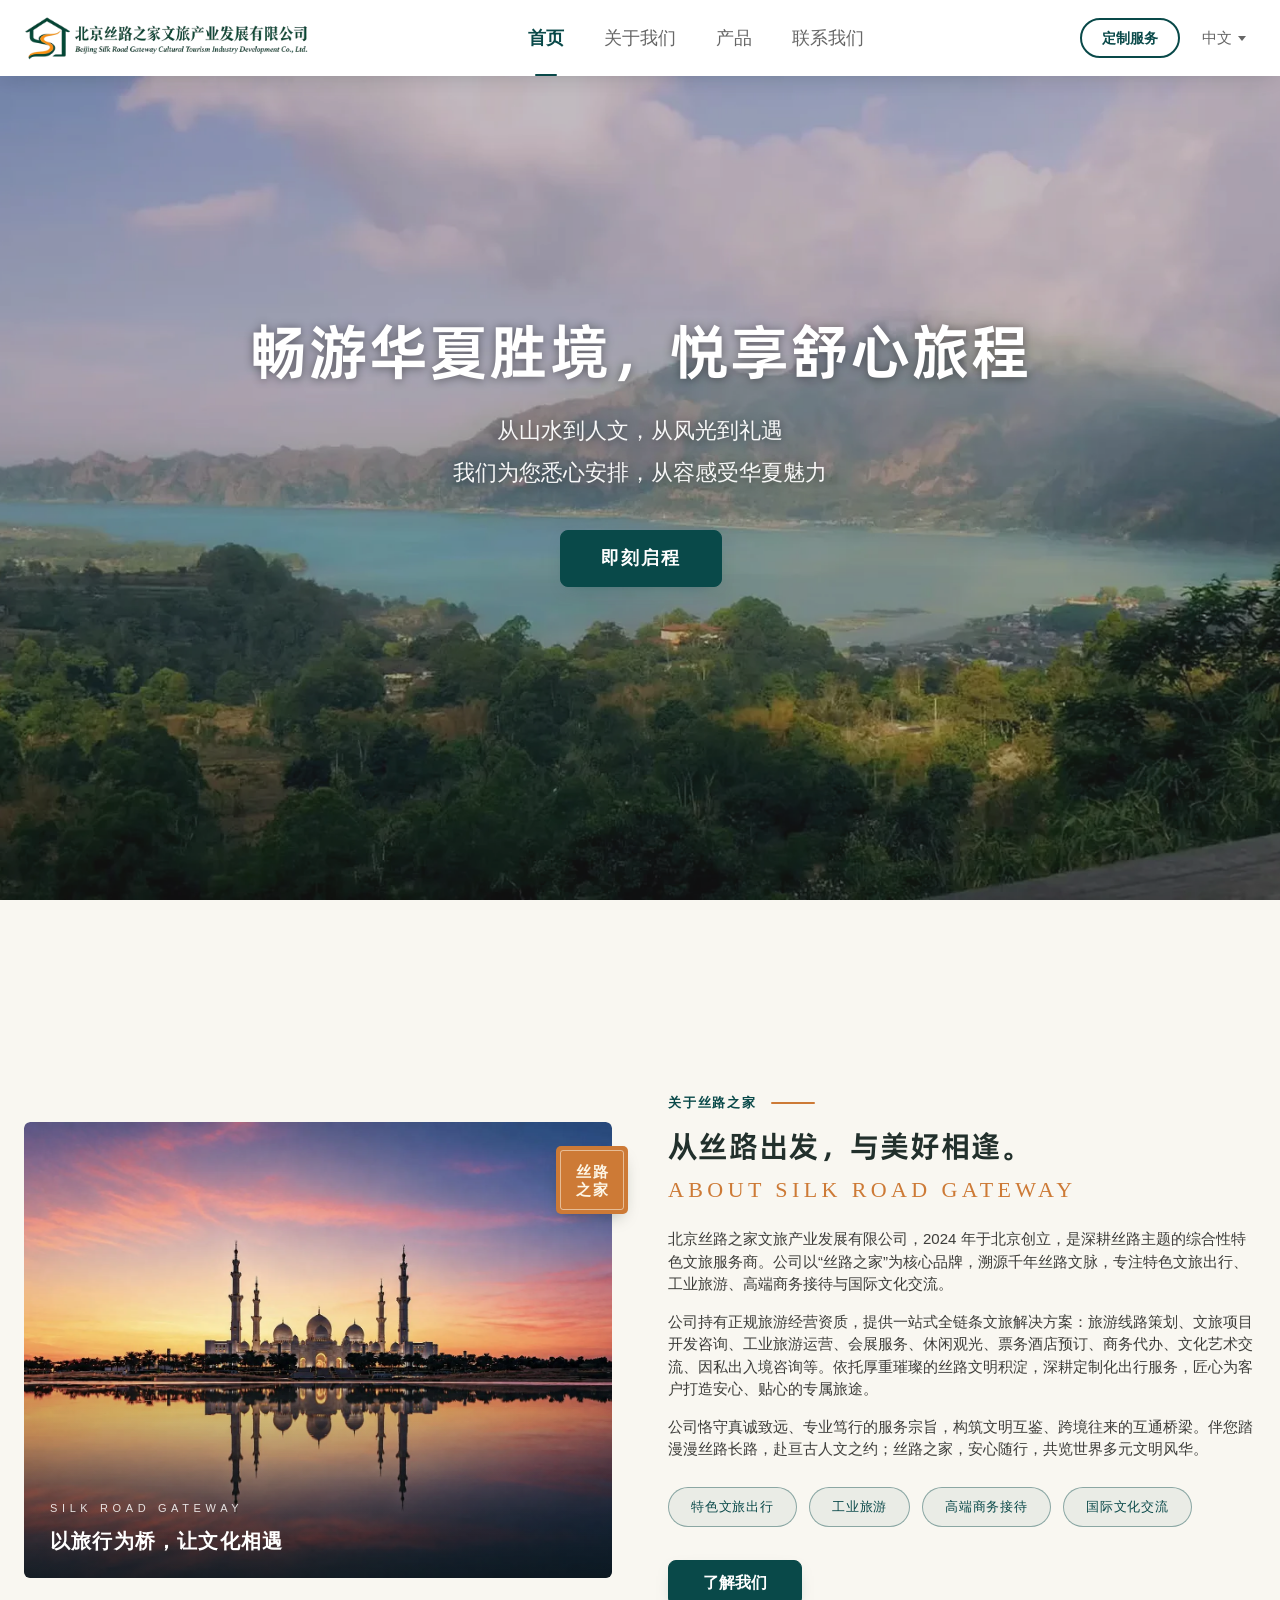
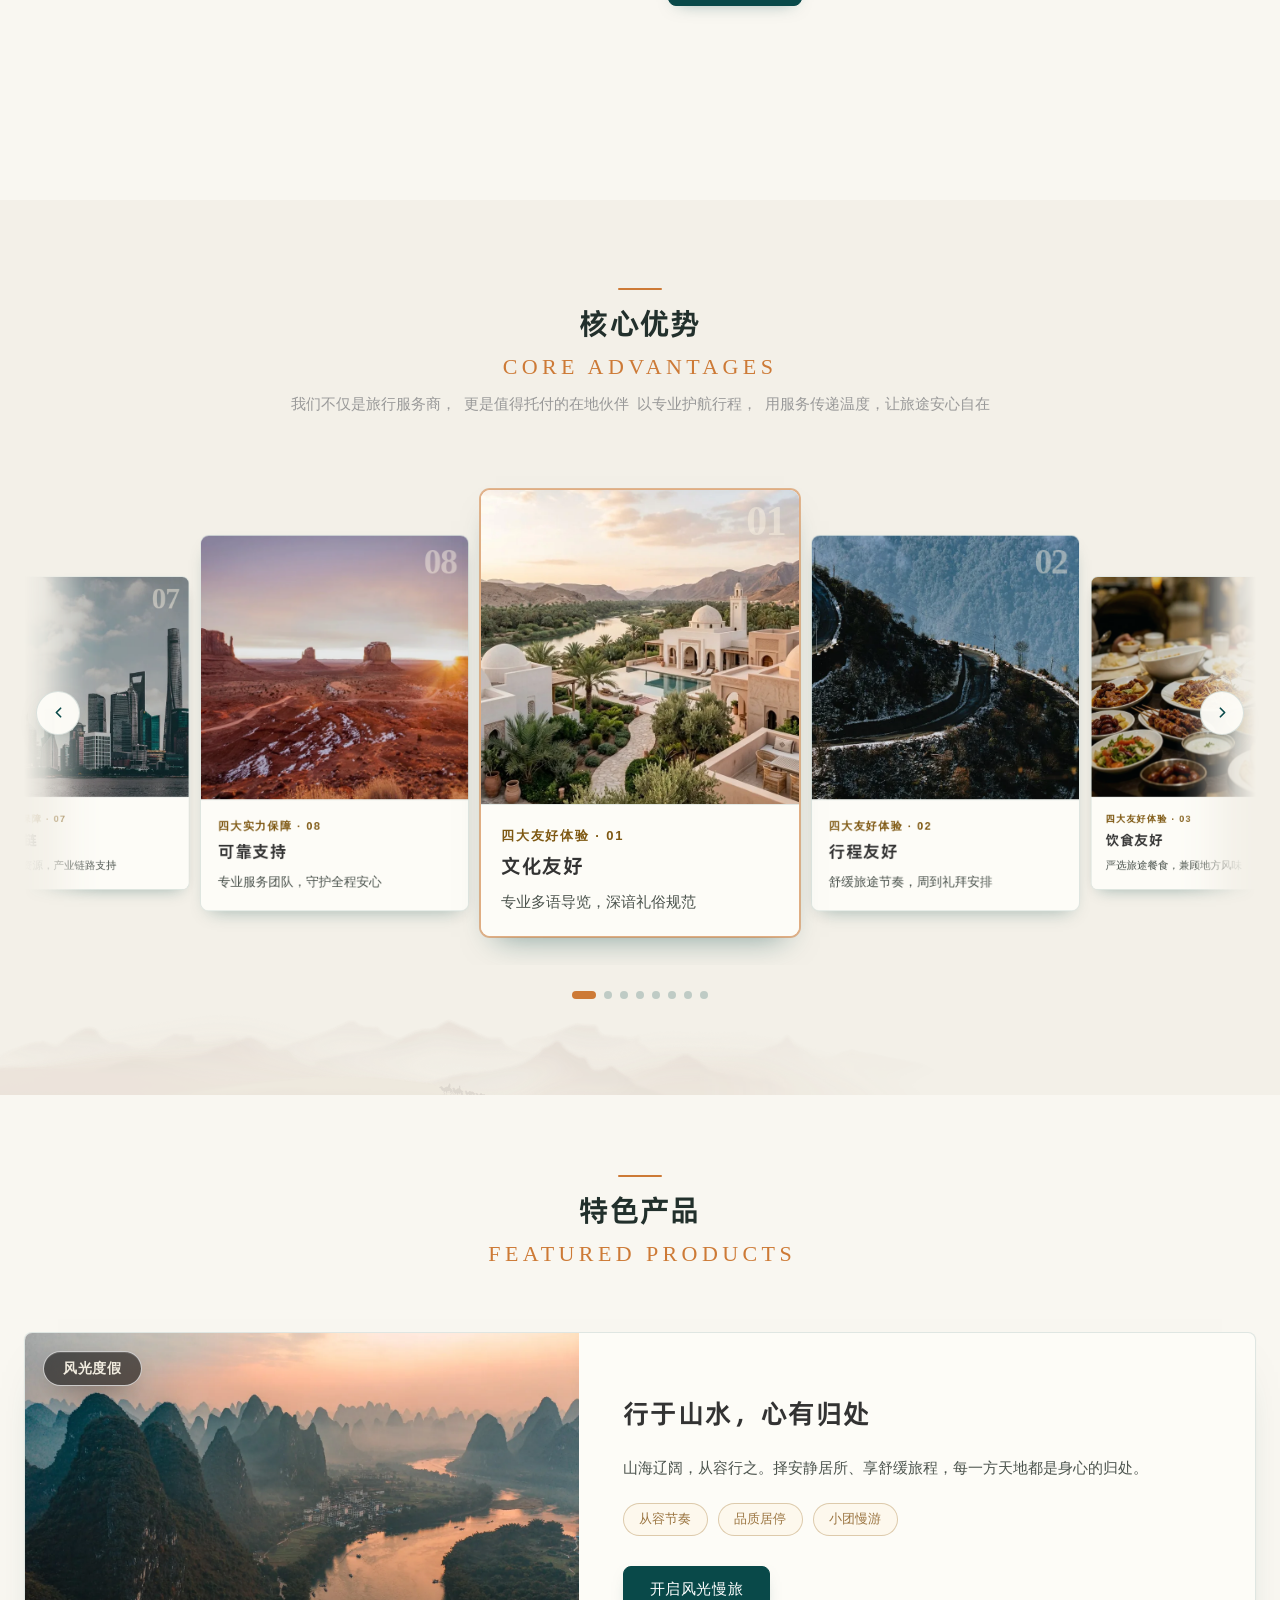
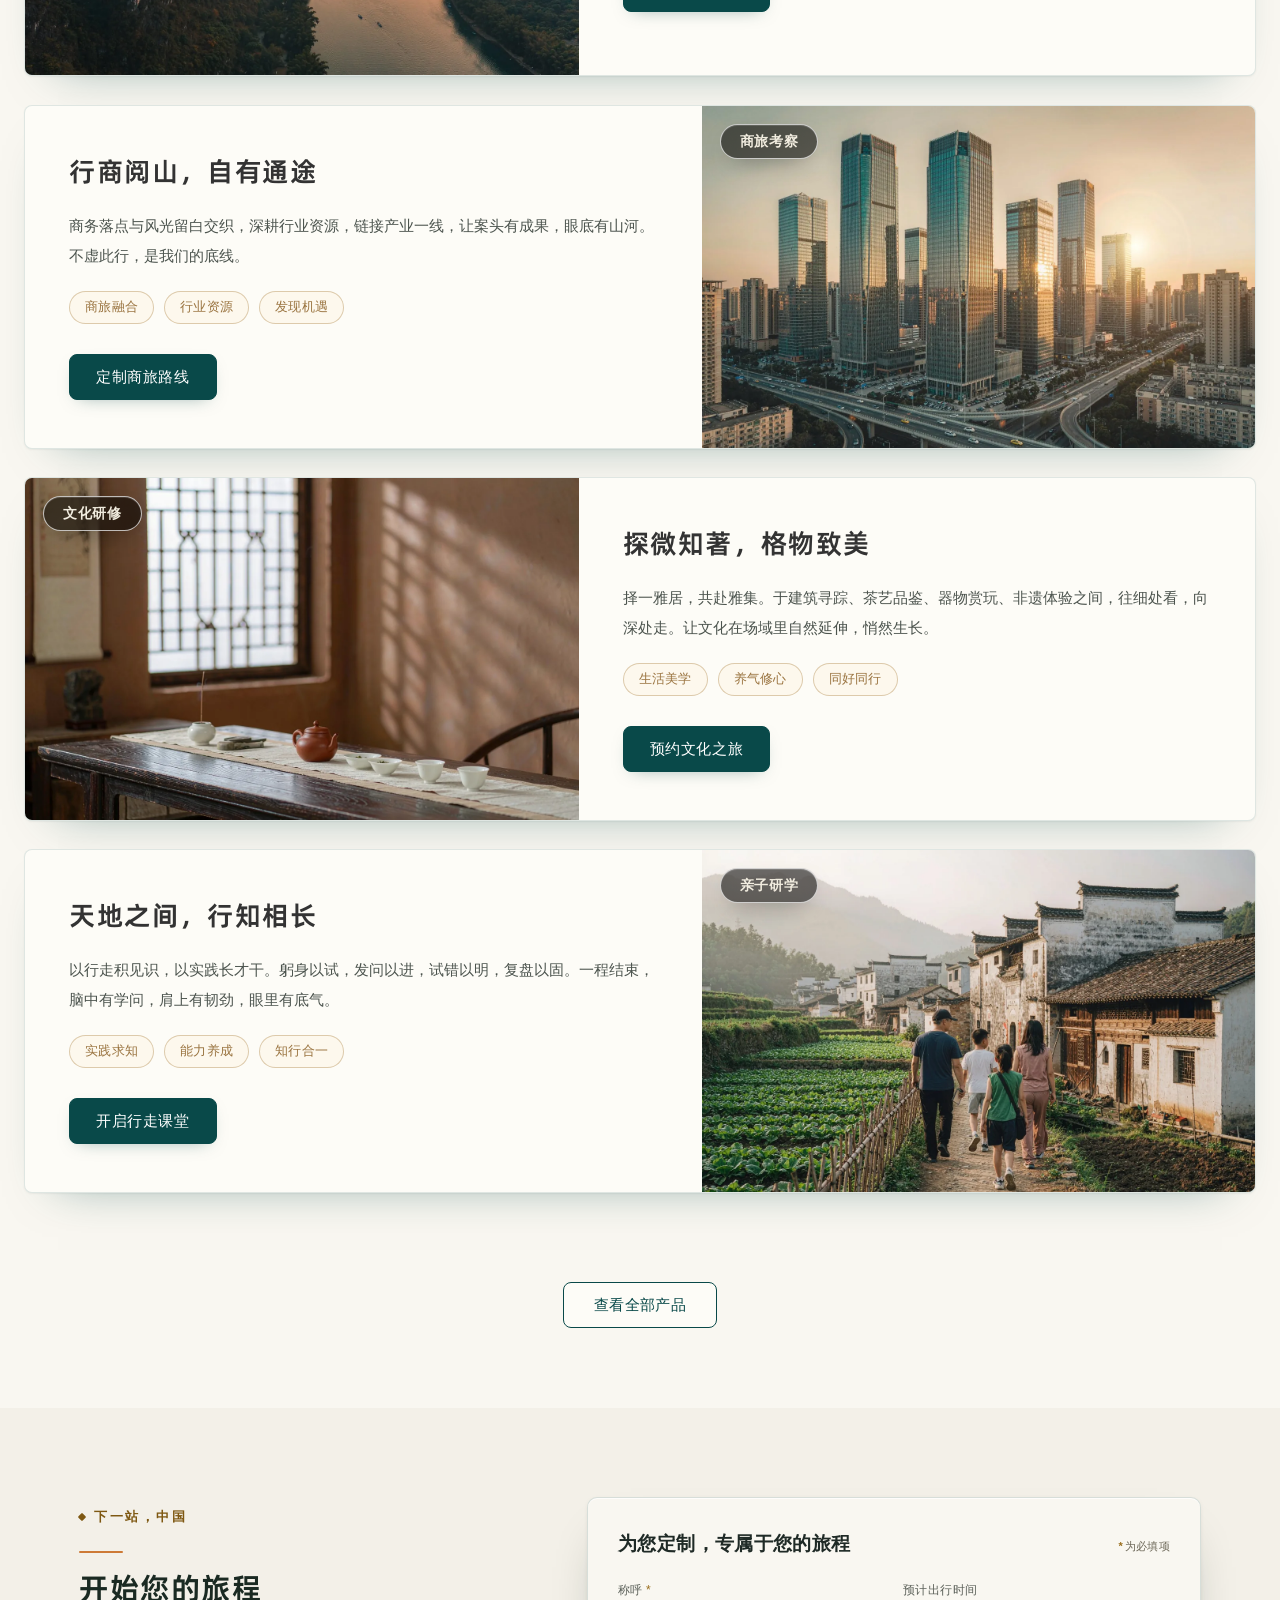
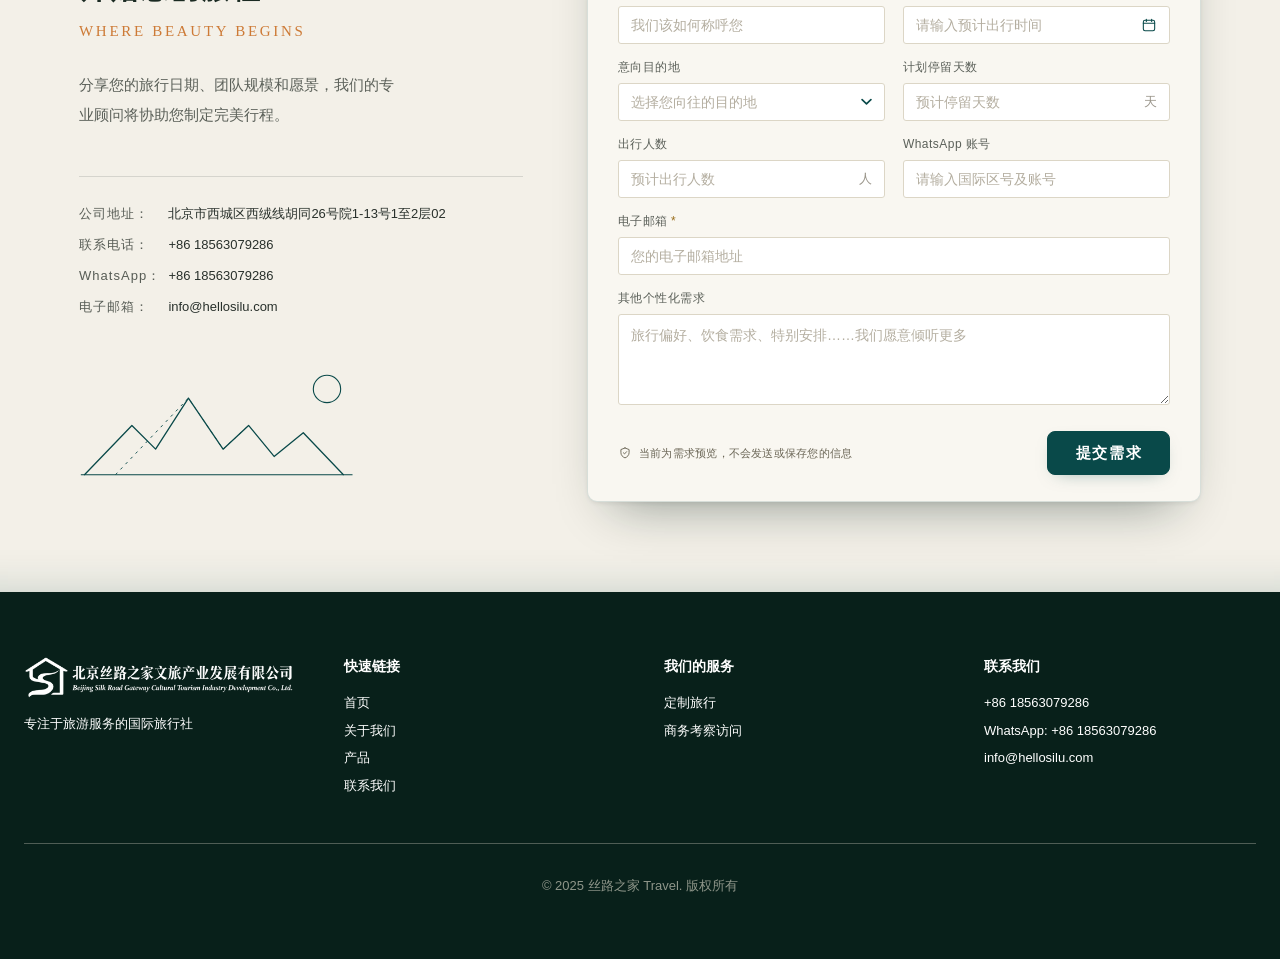
==== commit 2bcab616: "footer logo: replace with new white version (house mark + full CN/EN company name)" ====
--- a/index.html
+++ b/index.html
@@ -1582,7 +1582,7 @@
       <div class="grid gap-12 md:grid-cols-2 lg:grid-cols-4">
 
         <div>
-          <img src="./site-source/images/logo-white.png" alt="丝路之家 Silk Road Gateway" class="footer-logo mb-4" width="483" height="74">
+          <img src="./site-source/images/logo-white.png" alt="丝路之家 Silk Road Gateway" class="footer-logo mb-4" width="966" height="148">
           <p class="mb-4 text-sm" data-i18n="footer.slogan">专注于旅游服务的国际旅行社</p>
         </div>
 
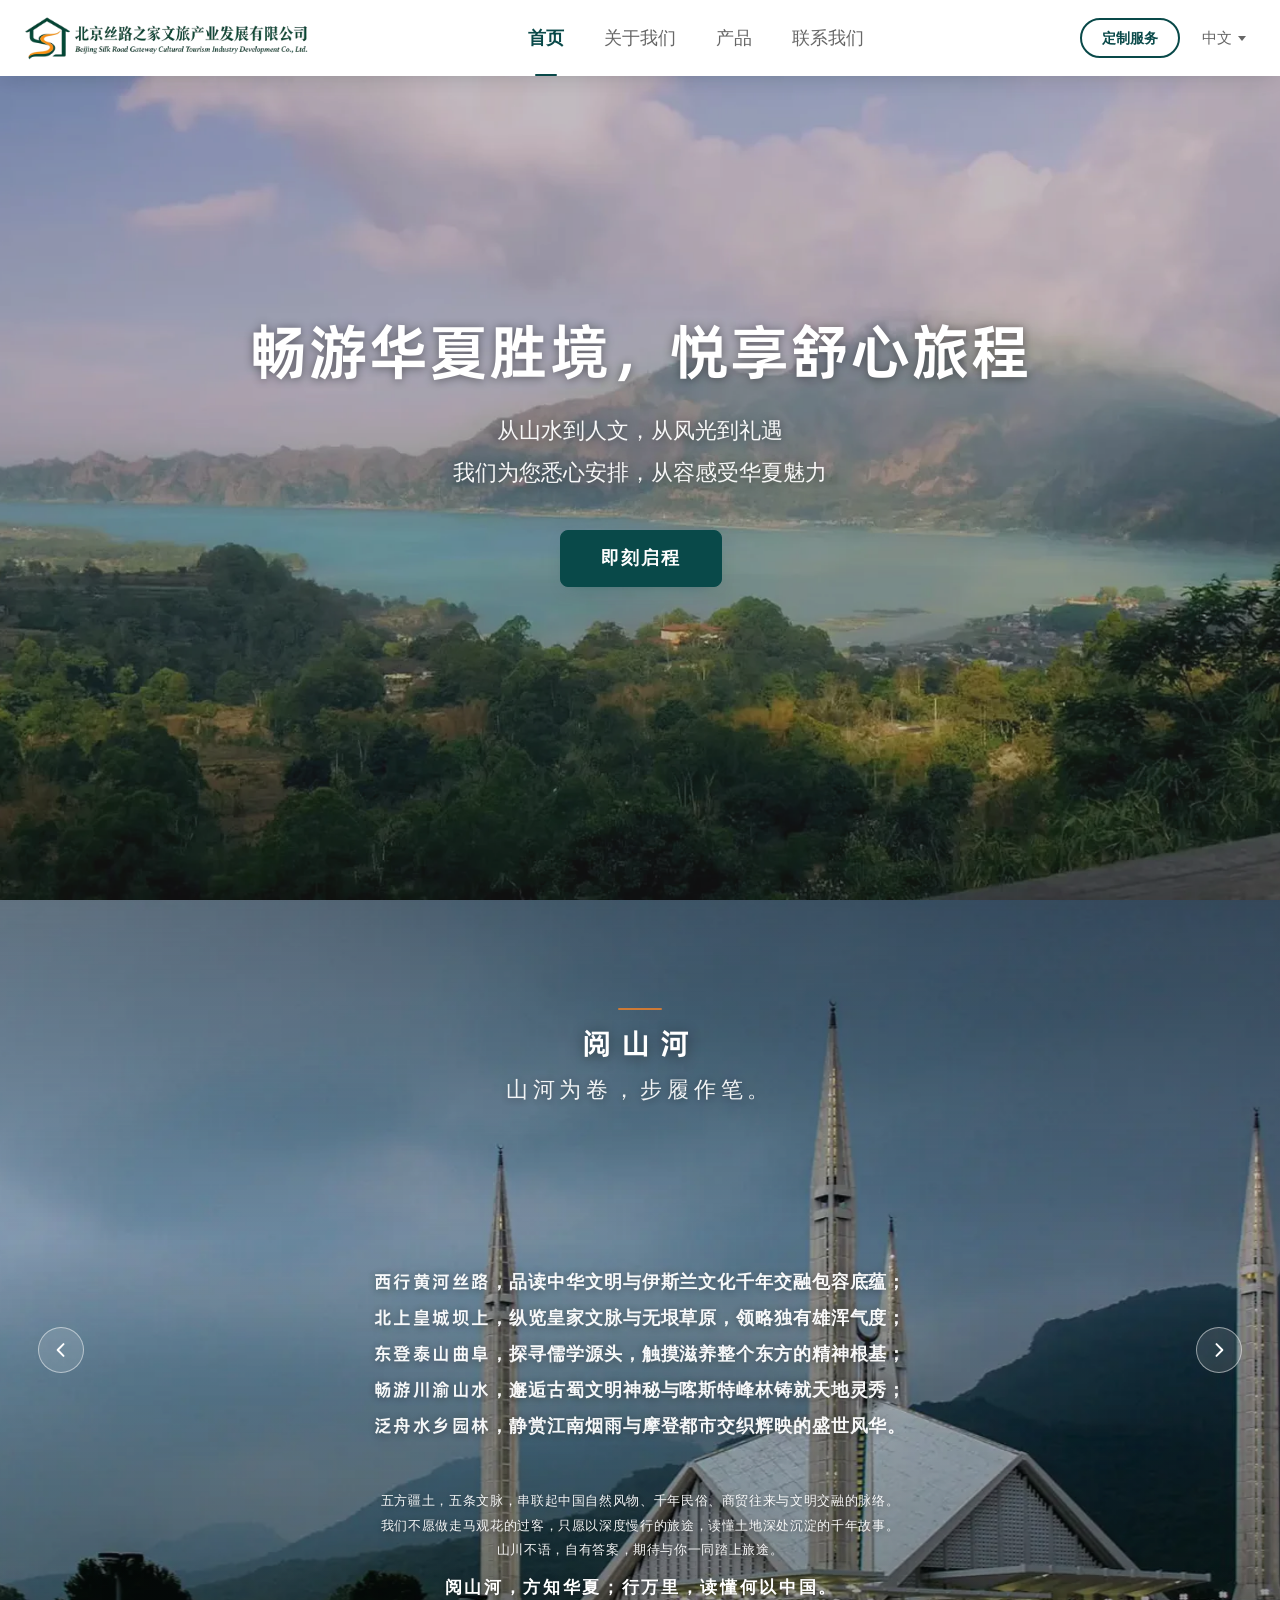
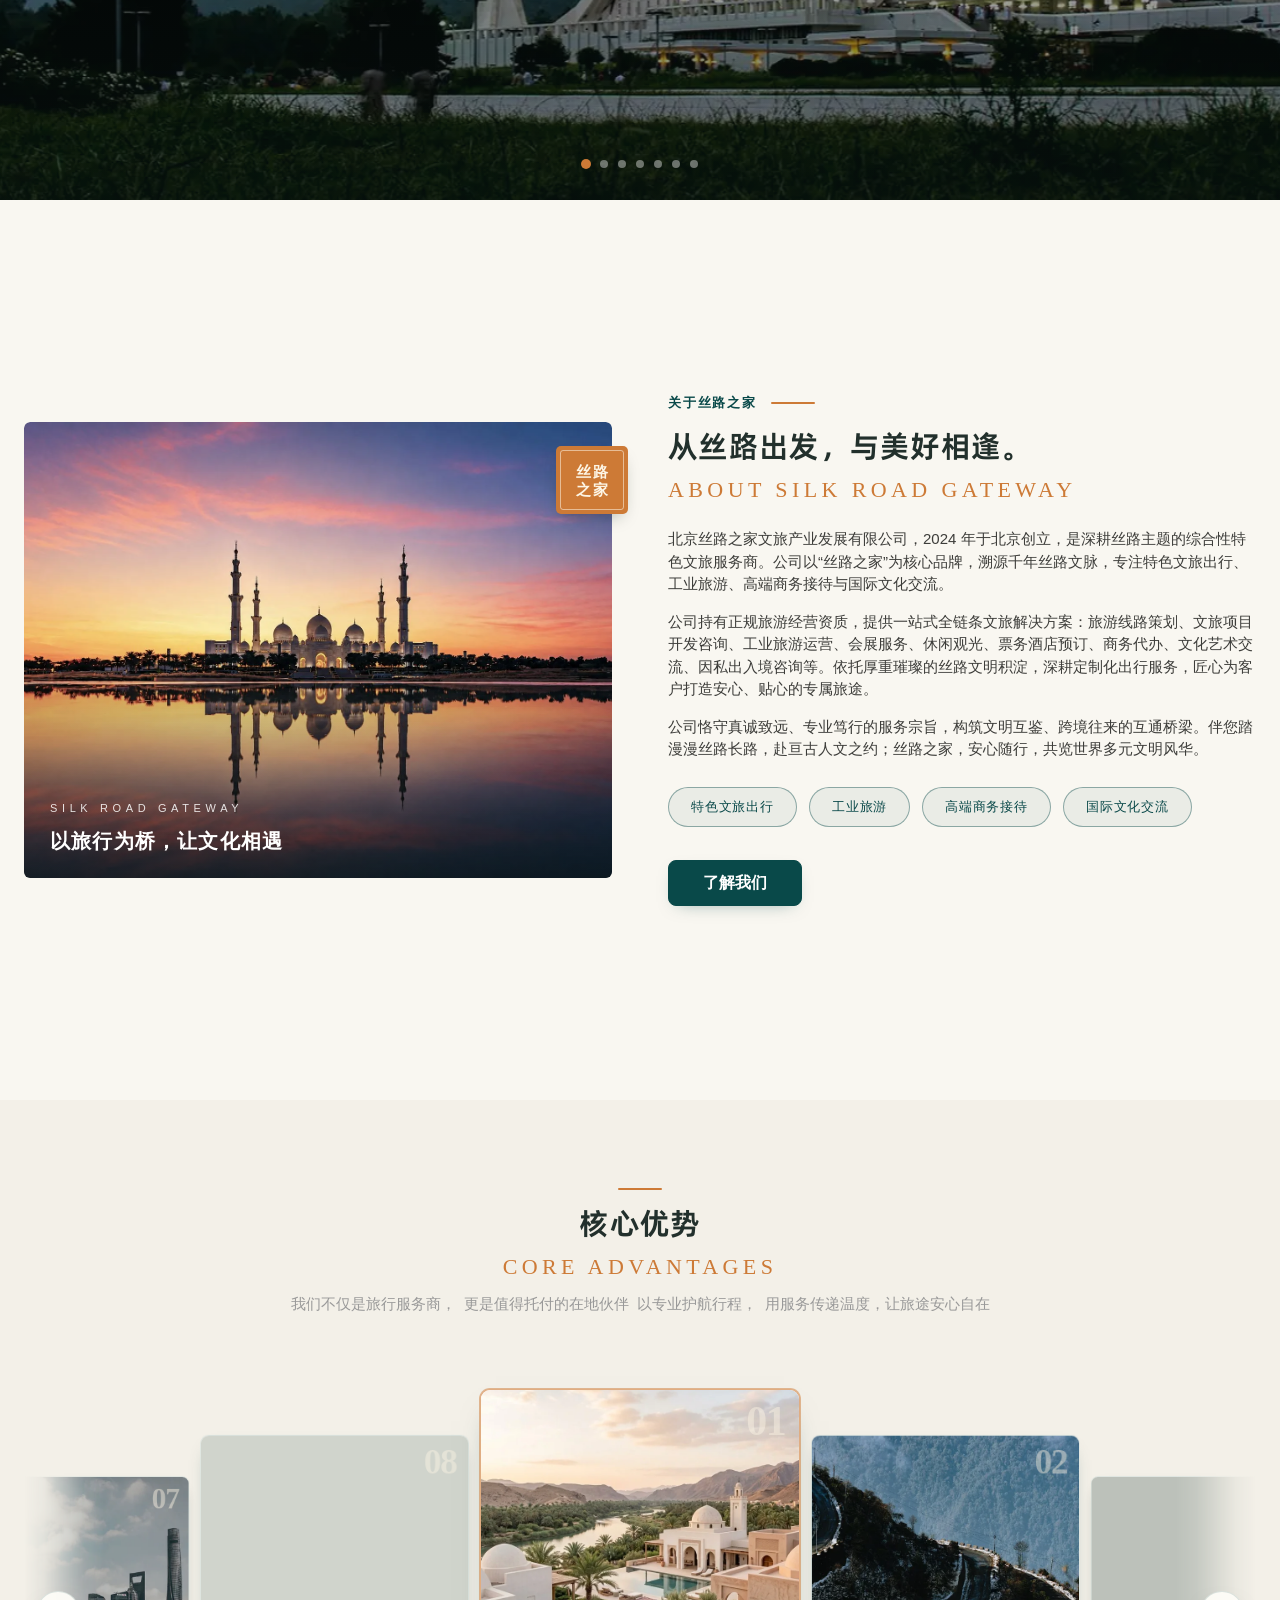
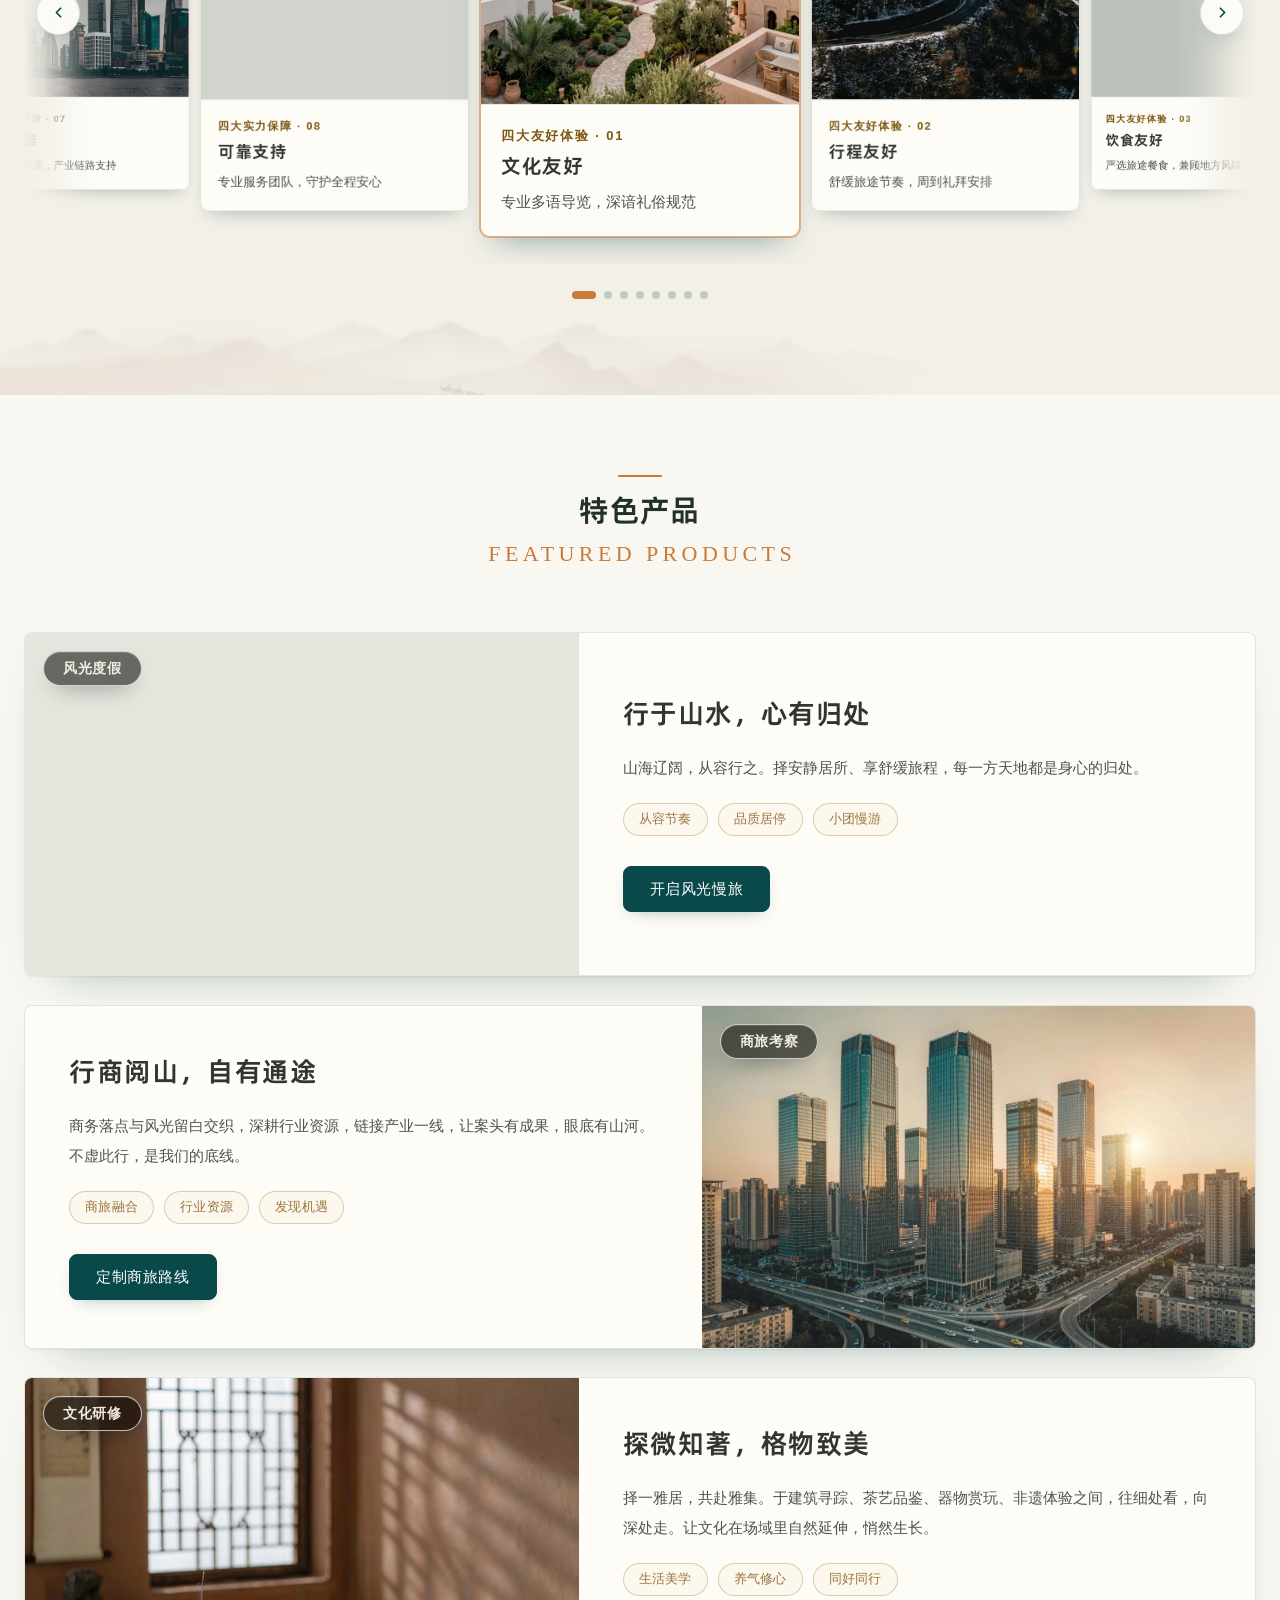
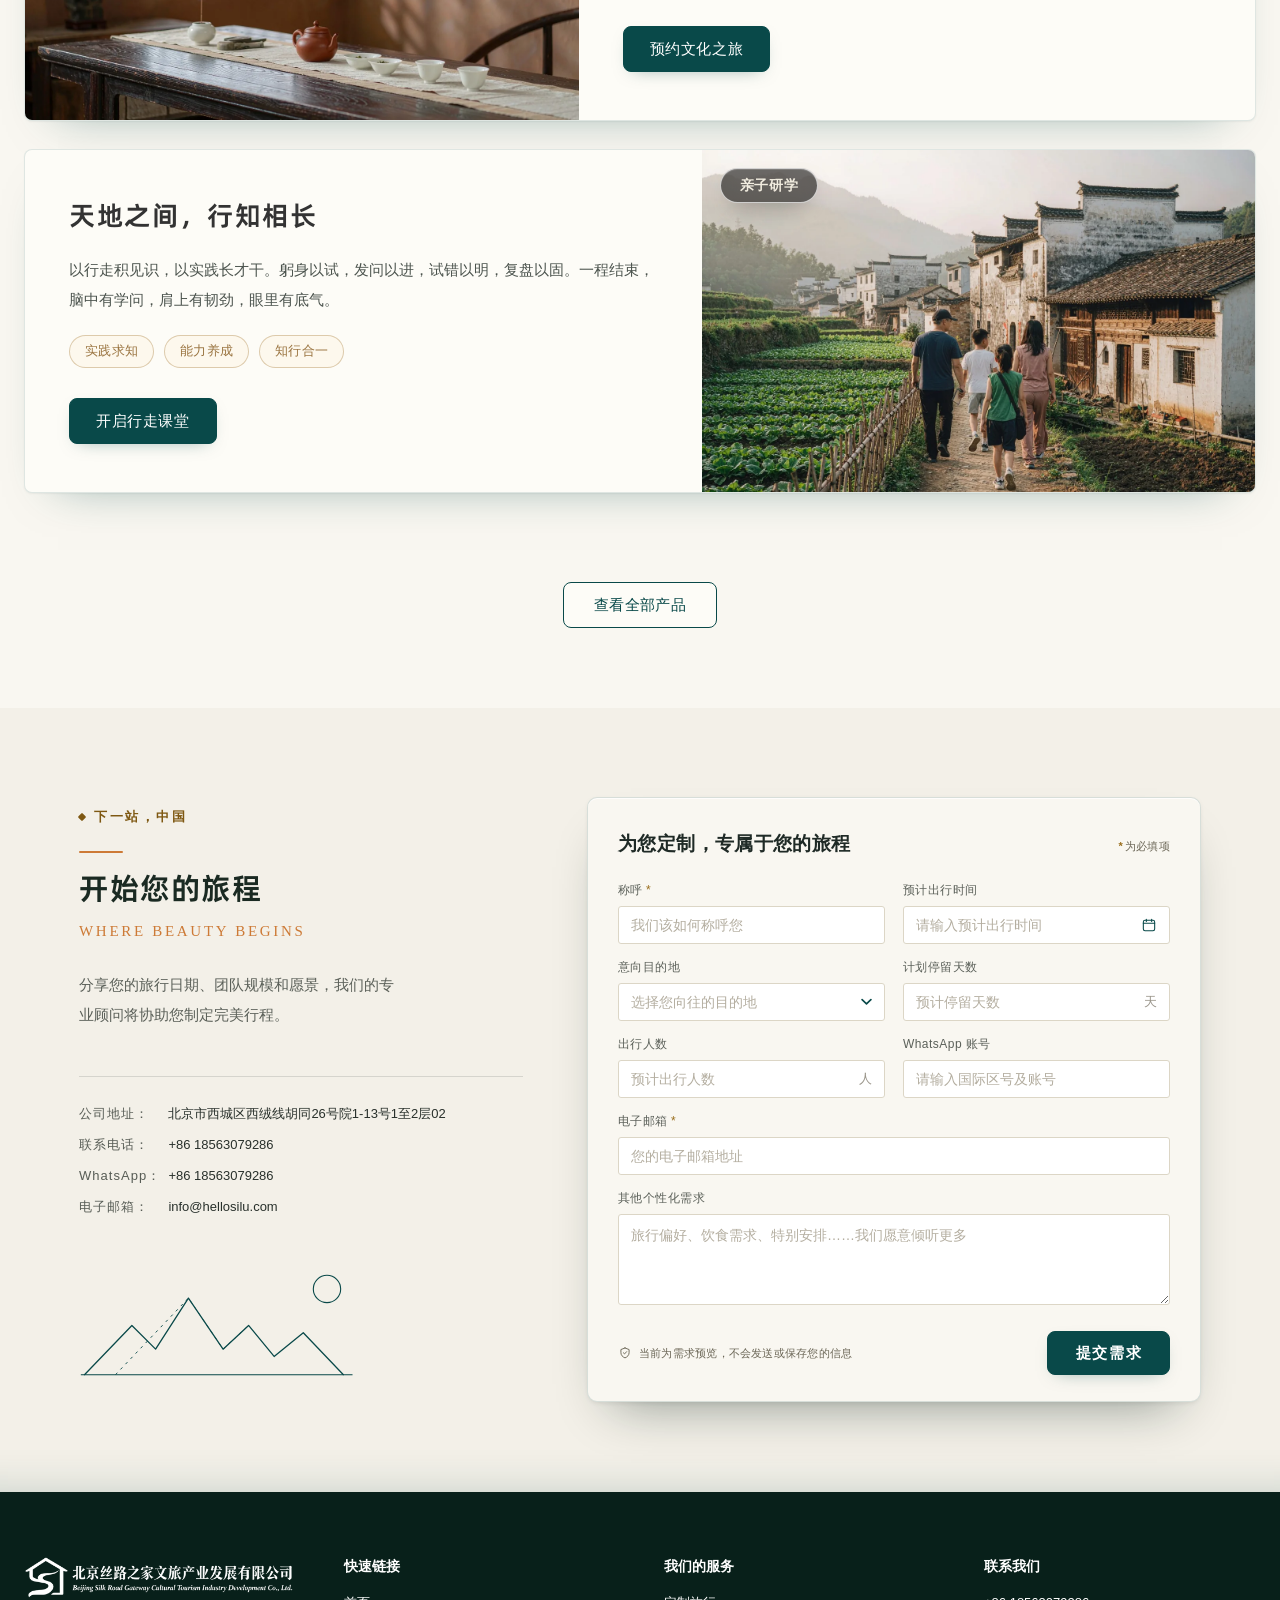
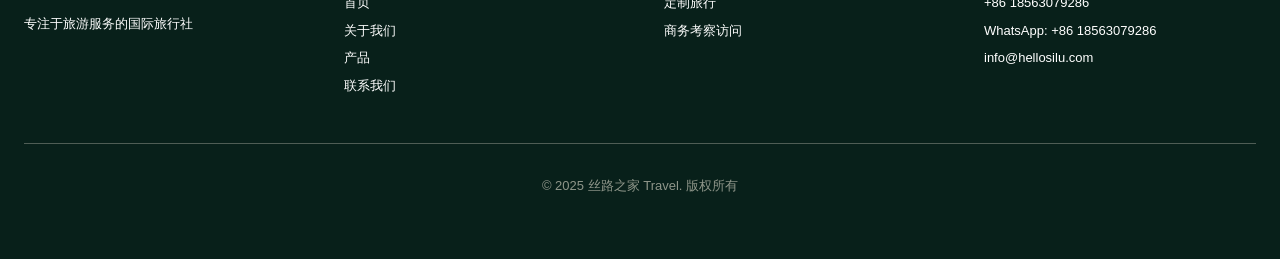
==== commit 837c0378: "首页新增「阅山河」全屏轮播 + 两页移除旧 banner 数据 - index.html 新增 #yueshanhe 全屏轮播模块：5 张文脉线路底图交叉淡切 + Ken Burns 缓推，   固定" ====
--- a/index.html
+++ b/index.html
@@ -237,6 +237,124 @@
   color:rgba(255,255,255,.95);
 }
 .bc-main,.bc-sub{ text-shadow:0 1px 10px rgba(0,0,0,.45) }
+
+/* ══ 阅山河：banner 下方全屏轮播（五条文脉线路，与特色产品五条线路同图源）══
+   结构：5 张全屏底图交叉淡切 + Ken Burns 缓推；固定层 = 顶部题名 / 中央本页线路句 / 底部结语+圆点 */
+#yueshanhe{padding:0 !important}   /* 覆盖小屏 `section{padding:56px}` 的通用规则，保证整屏贴边 */
+#yueshanhe .ysh-slide{
+  position:absolute; inset:0;
+  background-position:center; background-size:cover; background-repeat:no-repeat;
+  opacity:0; transform:scale(1.02);
+  transition:opacity 1.4s ease; will-change:opacity,transform;
+}
+#yueshanhe .ysh-slide.on{opacity:1; animation:yshKen 6s cubic-bezier(.22,.61,.36,1) forwards}
+@keyframes yshKen{from{transform:scale(1.1)}to{transform:scale(1.02)}}
+@media (prefers-reduced-motion: reduce){
+  #yueshanhe .ysh-slide{animation:none !important; transform:none !important}
+}
+/* 暗场：上下加深、中部透景，保证白字可读（最深处 ≥ 4.5:1） */
+#yueshanhe .ysh-shade{
+  background:linear-gradient(180deg, rgba(9,20,18,.46) 0%, rgba(9,20,18,.16) 38%, rgba(9,20,18,.34) 72%, rgba(9,20,18,.62) 100%);
+}
+#yueshanhe .ysh-layer{
+  position:relative; min-height:100svh; z-index:1;
+  display:flex; flex-direction:column; align-items:center; text-align:center; color:#FFFFFF;
+  padding:clamp(88px,12vh,128px) clamp(20px,4vw,48px) clamp(14px,2.4vh,24px);
+}
+/* 顶部题名：橙线 + 题字 + 卷首语（与站内组头同构）
+   字号与核心优势标题组对齐：题字 = .adv-eyebrow，卷首语 = .adv-eyebrow-en 同档 */
+#yueshanhe .ysh-rule{display:block; width:44px; height:2px; background:#CD7A36; border-radius:2px; margin:0 auto}
+#yueshanhe .ysh-title{
+  font-family:'Alibaba PuHuiTi 3.0','PingFang SC','Microsoft YaHei','Hiragino Sans GB',Arial,sans-serif;
+  font-size:clamp(1.375rem,4.6vw,1.875rem); font-weight:700; letter-spacing:.3em; margin-right:-.3em;
+  margin:14px 0 0; line-height:1.3; text-shadow:0 2px 14px rgba(0,0,0,.45);
+}
+#yueshanhe .ysh-sub{
+  font-size:clamp(1rem,3.2vw,1.375rem); letter-spacing:.22em; margin-right:-.22em;
+  margin:10px 0 0; opacity:.92; text-shadow:0 1px 8px rgba(0,0,0,.4);
+}
+/* 整篇文案：五条线路句一次全部展示，底图轮换文字不动
+   间距：上方 auto 吃掉剩余空间，下方固定间距 —— 底部结语随之上提贴近诗行 */
+#yueshanhe .ysh-poem{
+  margin:auto 0 clamp(18px,3vh,32px); max-width:56em;
+  padding:clamp(10px,2vh,18px) 0;
+}
+#yueshanhe .ysh-v{
+  margin:0;
+  font-size:clamp(.9375rem,1.5vw,1.125rem); line-height:2; letter-spacing:.05em;
+  font-weight:700;
+  opacity:.95; text-shadow:0 1px 8px rgba(0,0,0,.4);
+  text-wrap:balance;   /* 均衡每行字数，避免换行后末行只剩两三个字 */
+}
+#yueshanhe .ysh-v strong{
+  font-family:'Alibaba PuHuiTi 3.0','PingFang SC','Microsoft YaHei','Hiragino Sans GB',Arial,sans-serif;
+  font-weight:700; letter-spacing:.08em; color:#FFFFFF;
+}
+/* 英文桌面端：拉丁整行加粗后折行增多，字号收半档保证仍一屏放下 */
+html[lang="en"] #yueshanhe .ysh-v{font-size:clamp(.875rem,1.35vw,1.03125rem)}
+/* 矮屏笔记本（浏览器工具栏占掉顶部后视口常只剩 760~820px）：压缩行距与顶部留白，仍保持一屏 */
+@media (min-width:641px) and (max-height:820px){
+  #yueshanhe .ysh-layer{padding-top:clamp(64px,9vh,88px)}
+  #yueshanhe .ysh-v{line-height:1.8}
+  #yueshanhe .ysh-poem{margin-bottom:14px; padding:6px 0}
+}
+/* 底部结语 + 圆点：颜色与诗行统一（白、同透明度）
+   p 的 max-width 用各自 font-size 的 em 计算，宽度不一致会导致盒子靠左 —— 必须 margin:0 auto 居中 */
+#yueshanhe .ysh-close p{
+  margin:0 auto; max-width:46em;
+  font-size:clamp(.78rem,1vw,.9rem); line-height:1.9; letter-spacing:.05em;
+  color:#FFFFFF; opacity:.95; text-shadow:0 1px 6px rgba(0,0,0,.4);
+  text-wrap:balance;
+}
+#yueshanhe .ysh-close .ysh-punch{
+  margin:10px auto 0;
+  font-size:clamp(.95rem,1.3vw,1.1rem); font-weight:600; letter-spacing:.16em; margin-right:-.16em;
+  opacity:1;
+}
+/* 圆点：独立于结语，margin-top:auto 把自己推到区块底部（padding-bottom 之上）；margin-bottom 上移 10px */
+#yueshanhe .ysh-dots{display:flex; justify-content:center; gap:10px; margin-top:auto; margin-bottom:10px; padding-top:16px}
+#yueshanhe .ysh-dot{
+  width:8px; height:8px; border-radius:50%; padding:0;
+  background:rgba(255,255,255,.4); border:0; cursor:pointer;
+  transition:background-color .25s ease, transform .25s ease;
+}
+#yueshanhe .ysh-dot.on{background:#CD7A36; transform:scale(1.25)}
+#yueshanhe .ysh-dot:focus-visible{outline:2px solid #fff; outline-offset:3px}
+/* 左右箭头：竖直居中悬于两侧，移动端隐藏（有横滑） */
+#yueshanhe .ysh-arrow{
+  position:absolute; top:50%; transform:translateY(-50%); z-index:2;
+  width:46px; height:46px; border-radius:50%; padding:0;
+  display:flex; align-items:center; justify-content:center;
+  background:rgba(255,255,255,.12); border:1px solid rgba(255,255,255,.5);
+  color:#fff; cursor:pointer;
+  transition:background-color .25s ease, transform .25s ease;
+}
+#yueshanhe .ysh-arrow:hover{background:rgba(255,255,255,.26); transform:translateY(-50%) scale(1.06)}
+#yueshanhe .ysh-arrow:focus-visible{outline:2px solid #fff; outline-offset:3px}
+#yueshanhe .ysh-arrow--prev{left:clamp(14px,3vw,44px)}
+#yueshanhe .ysh-arrow--next{right:clamp(14px,3vw,44px)}
+#yueshanhe .ysh-arrow svg{width:20px; height:20px; display:block}
+@media (max-width:767px){ #yueshanhe .ysh-arrow{display:none} }
+@media (max-width:640px){
+  /* 手机端高度由内容决定：去掉强制一屏与 auto 均分，留白改为固定小间距 */
+  #yueshanhe{min-height:auto}
+  #yueshanhe .ysh-layer{min-height:auto; padding-top:84px; padding-bottom:14px; justify-content:flex-start}
+  #yueshanhe .ysh-poem{margin-top:22px; margin-bottom:16px; padding:4px 0}
+  /* 字号对齐整站手机端规范（正文 15px / 说明 13px） */
+  #yueshanhe .ysh-v{font-size:.9375rem; line-height:1.75}
+  #yueshanhe .ysh-close p{font-size:.8125rem; line-height:1.75}
+  #yueshanhe .ysh-close .ysh-punch{font-size:1rem; margin-top:8px}
+  #yueshanhe .ysh-dots{margin-top:18px; padding-top:0}
+}
+/* 英文手机端：字号同样提至整站规范下限，拉丁折行多仅比中文小半档 */
+@media (max-width:640px){
+  html[lang="en"] #yueshanhe .ysh-title{font-size:1.4rem; letter-spacing:.1em; margin-right:-.1em}
+  html[lang="en"] #yueshanhe .ysh-sub{font-size:.78rem; letter-spacing:.12em; margin-right:-.12em}
+  html[lang="en"] #yueshanhe .ysh-layer{padding-left:16px; padding-right:16px}
+  html[lang="en"] #yueshanhe .ysh-v{font-size:.875rem; line-height:1.7}
+  html[lang="en"] #yueshanhe .ysh-close p{font-size:.75rem; line-height:1.7}
+  html[lang="en"] #yueshanhe .ysh-close .ysh-punch{font-size:.875rem; letter-spacing:.08em}
+}
 
 /* 主色实底按钮：与「了解我们」按钮（.adv-more--solid）同款
    #094949 底 + 1.5px 同色描边 + 白字，圆角 8px；白字对比度 10.19:1（AAA） */
@@ -1342,6 +1460,47 @@
         <a  href="#products" id="bannerCta" class="bc-cta" data-i18n="banner.cta">即刻启程</a>
       </div>
     </div>
+  </section>
+
+  <!-- ══ YUESHANHE：阅山河全屏轮播（8 张底图按用户给定顺序，文案整篇固定展示）══
+       底图顺序：清真寺→故宫角楼→云雾山峦→山涧激流→江南烟雨→雾中湖泊→CBD 晚霞。
+       第 1 张内联直出保证首屏可看，其余 6 张由 JS 延迟填充，不与 banner 视频抢带宽 -->
+  <section id="yueshanhe" class="relative w-full overflow-hidden bg-black" aria-label="阅山河">
+    <div class="ysh-slides absolute inset-0" aria-hidden="true">
+      <div class="ysh-slide on" style="background-image:url('./site-source/images/ysh-01-mosque.webp')"></div>
+      <div class="ysh-slide" data-bg="./site-source/images/ysh-02-forbidden-city.webp"></div>
+      <div class="ysh-slide" data-bg="./site-source/images/ysh-03-misty-mountains.webp"></div>
+      <div class="ysh-slide" data-bg="./site-source/images/ysh-04-mountain-river.webp"></div>
+      <div class="ysh-slide" data-bg="./site-source/images/ysh-06-jiangnan-rain.webp"></div>
+      <div class="ysh-slide" data-bg="./site-source/images/ysh-07-misty-lake.webp"></div>
+      <div class="ysh-slide" data-bg="./site-source/images/ysh-08-cbd-sunset.webp"></div>
+    </div>
+    <div class="ysh-shade pointer-events-none absolute inset-0"></div>
+
+    <div class="ysh-layer">
+      <div class="ysh-head">
+        <span class="ysh-rule" aria-hidden="true"></span>
+        <h2 class="ysh-title" data-i18n="ysh.title">阅山河</h2>
+        <p class="ysh-sub" data-i18n="ysh.sub">山河为卷，步履作笔。</p>
+      </div>
+
+      <div class="ysh-poem" id="yshPoem"></div>
+
+      <div class="ysh-close">
+        <p data-i18n="ysh.c1">五方疆土，五条文脉，串联起中国自然风物、千年民俗、商贸往来与文明交融的脉络。</p>
+        <p data-i18n="ysh.c2">我们不愿做走马观花的过客，只愿以深度慢行的旅途，读懂土地深处沉淀的千年故事。</p>
+        <p data-i18n="ysh.c3">山川不语，自有答案，期待与你一同踏上旅途。</p>
+        <p class="ysh-punch" data-i18n="ysh.punch">阅山河，方知华夏；行万里，读懂何以中国。</p>
+      </div>
+      <div class="ysh-dots" id="yshDots" role="group" aria-label="阅山河轮播导航"></div>
+    </div>
+
+    <button type="button" class="ysh-arrow ysh-arrow--prev" id="yshPrev" aria-label="上一张">
+      <svg viewBox="0 0 24 24" fill="none" stroke="currentColor" stroke-width="2.4" stroke-linecap="round" stroke-linejoin="round" aria-hidden="true"><path d="M15 5l-7 7 7 7"/></svg>
+    </button>
+    <button type="button" class="ysh-arrow ysh-arrow--next" id="yshNext" aria-label="下一张">
+      <svg viewBox="0 0 24 24" fill="none" stroke="currentColor" stroke-width="2.4" stroke-linecap="round" stroke-linejoin="round" aria-hidden="true"><path d="M9 5l7 7-7 7"/></svg>
+    </button>
   </section>
 
   <!-- ══ ABOUT：关于丝路之家（左图右文）══ -->
@@ -1771,17 +1930,6 @@
    真实数据（来自 /api/travel/index?lang=zh）
    ══════════════════════════════════════════════════════════ */
 var DATA = {
-  banners:[
-    {id:1,title:"中国，您的穆斯林友好之旅",title_en:"China, Your Way - Muslim-Friendly Travel",
-     subtitle:"为中国入境游提供清真餐饮和精心策划的行程",subtitle_en:"Halal-Friendly Journeys in China. Officially Licensed China Inbound Tour Operator.",
-     image:"./site-source/images/banner001.webp"},
-    {id:2,title:"探索中国的无限可能",title_en:"Explore the Infinite Possibilities of China",
-     subtitle:"商务考察与文化交流之旅",subtitle_en:"Business Inspection & Cultural Exchange Tours",
-     image:"./site-source/images/banner002.webp"},
-    {id:3,title:"家庭亲子欢乐之旅",title_en:"Family Travel - Create Beautiful Memories",
-     subtitle:"为您和家人量身定制的完美假期",subtitle_en:"Perfect holidays tailored for you and your family",
-     image:"./site-source/images/banner003.webp"}
-  ],
   /* 特色产品：四条固定栏目（风光 / 商旅 / 文化 / 亲子），编辑式横匾，
      不按分类筛选 —— 每条都有自己的标签、文案与 CTA */
   featured:[
@@ -1869,6 +2017,11 @@
        "banner.main":"畅游华夏胜境，悦享舒心旅程",
        "banner.l3":"从山水到人文，从风光到礼遇","banner.l4":"我们为您悉心安排，从容感受华夏魅力",
        "banner.cta":"即刻启程",
+       "ysh.title":"阅山河","ysh.sub":"山河为卷，步履作笔。",
+       "ysh.c1":"五方疆土，五条文脉，串联起中国自然风物、千年民俗、商贸往来与文明交融的脉络。",
+       "ysh.c2":"我们不愿做走马观花的过客，只愿以深度慢行的旅途，读懂土地深处沉淀的千年故事。",
+       "ysh.c3":"山川不语，自有答案，期待与你一同踏上旅途。",
+       "ysh.punch":"阅山河，方知华夏；行万里，读懂何以中国。",
        "products.title":"特色产品","products.all":"查看全部产品",
        "contact.info":"联系方式","contact.addr":"公司地址：","contact.phone":"联系电话：","contact.wa":"WhatsApp：","contact.email":"电子邮箱：",
        "contact.next":"下一站，中国",
@@ -1888,6 +2041,11 @@
        "banner.l3":"From nature to culture, from scenery to warm hospitality",
        "banner.l4":"Every detail arranged for you, so you can take in China's charm at ease",
        "banner.cta":"Set Off Now",
+       "ysh.title":"Reading Mountains & Rivers","ysh.sub":"With landscapes as our scroll and footsteps as our brush.",
+       "ysh.c1":"Five regions, five cultural arteries — threading together China's natural wonders, millennium-old folkways, trade and the mingling of civilisations.",
+       "ysh.c2":"We would rather not be hurried sightseers; we travel deep and slow, reading the stories a thousand years have settled into the land.",
+       "ysh.c3":"Mountains and rivers speak no words, yet hold their own answers — we look forward to journeying with you.",
+       "ysh.punch":"Read the mountains and rivers, and you come to know China; walk ten thousand miles, and you understand what makes it China.",
        "products.title":"Featured Products","products.all":"View All Products",
        "contact.info":"Contact Information","contact.addr":"Address:","contact.phone":"Phone:","contact.wa":"WhatsApp:","contact.email":"Email:",
        "contact.next":"Next Stop, China",
@@ -1916,6 +2074,88 @@
 r */
   }
 }
+
+/* ══ 阅山河轮播 ══
+   8 张底图按用户给定顺序轮换；整篇文案同屏完整展示，
+   底图轮换文字不动。4s 自动轮播，悬停暂停；箭头/圆点/横滑三种切换；
+   第 1 张内联直出，其余 7 张延迟 1.2s 填充 data-bg，不与 banner 视频抢首屏带宽 */
+var YSH_LINES = [
+  { t:'西行黄河丝路',   b:'品读中华文明与伊斯兰文化千年交融包容底蕴；',
+    t_en:'Westward · The Yellow River Silk Road', b_en:'Savour a millennium of fusion and inclusiveness between Chinese and Islamic civilisations.' },
+  { t:'北上皇城坝上',   b:'纵览皇家文脉与无垠草原，领略独有雄浑气度；',
+    t_en:'Northward · Imperial Capitals & Bashang Grassland', b_en:'Take in royal heritage and boundless steppe, and a grandeur found nowhere else.' },
+  { t:'东登泰山曲阜',   b:'探寻儒学源头，触摸滋养整个东方的精神根基；',
+    t_en:'Eastward · Mount Tai & Qufu', b_en:'Trace the wellspring of Confucianism, touching the spiritual bedrock that nourished the East.' },
+  { t:'畅游川渝山水',   b:'邂逅古蜀文明神秘与喀斯特峰林铸就天地灵秀；',
+    t_en:'Into the Landscapes of Sichuan & Chongqing', b_en:'Encounter the mystery of ancient Shu and karst peaks sculpting the beauty of heaven and earth.' },
+  { t:'泛舟水乡园林',   b:'静赏江南烟雨与摩登都市交织辉映的盛世风华。',
+    t_en:'Drifting Through Jiangnan\'s Water Towns', b_en:'Savour misty Jiangnan interwoven with the radiant splendour of modern metropolises.' }
+];
+var YSH = { cur:0, n:YSH_LINES.length, timer:null };
+
+function yshFill(){
+  var zh = LANG === 'zh', poem = document.getElementById('yshPoem');
+  if(!poem) return;
+  poem.textContent = '';
+  for(var k = 0; k < YSH_LINES.length; k++){
+    var L = YSH_LINES[k];
+    var p = document.createElement('p'); p.className = 'ysh-v';
+    var s = document.createElement('strong'); s.textContent = zh ? L.t : L.t_en;
+    p.appendChild(s);
+    p.appendChild(document.createTextNode((zh ? '，' : ' — ') + (zh ? L.b : L.b_en)));
+    poem.appendChild(p);
+  }
+}
+function yshGo(i){
+  YSH.cur = (i + YSH.n) % YSH.n;
+  var slides = document.querySelectorAll('#yueshanhe .ysh-slide');
+  var dots   = document.querySelectorAll('#yueshanhe .ysh-dot');
+  for(var k = 0; k < slides.length; k++) slides[k].classList.toggle('on', k === YSH.cur);
+  for(var d = 0; d < dots.length; d++){
+    dots[d].classList.toggle('on', d === YSH.cur);
+    dots[d].setAttribute('aria-current', d === YSH.cur ? 'true' : 'false');
+  }
+}
+function yshBuild(){
+  yshFill();   /* 整篇线路句首渲染（applyLocale 也会调用，此处兜底） */
+  YSH.n = document.querySelectorAll('#yueshanhe .ysh-slide').length;  /* 圆点数跟实际底图数走（当前 8 张） */
+  var box = document.getElementById('yshDots');
+  for(var k = 0; k < YSH.n; k++){
+    var b = document.createElement('button');
+    b.type = 'button'; b.className = 'ysh-dot' + (k === 0 ? ' on' : '');
+    b.setAttribute('aria-label', '第 ' + (k + 1) + ' 张');
+    b.setAttribute('aria-current', k === 0 ? 'true' : 'false');
+    (function(idx){ b.addEventListener('click', function(){ yshGo(idx); yshPlay(); }); })(k);
+    box.appendChild(b);
+  }
+  document.getElementById('yshPrev').addEventListener('click', function(){ yshGo(YSH.cur - 1); yshPlay(); });
+  document.getElementById('yshNext').addEventListener('click', function(){ yshGo(YSH.cur + 1); yshPlay(); });
+  /* 横滑切页（≥40px 判定为滑动，不干扰纵向滚动） */
+  var sec = document.getElementById('yueshanhe'), sx = null;
+  sec.addEventListener('touchstart', function(e){ sx = e.touches[0].clientX; }, {passive:true});
+  sec.addEventListener('touchend', function(e){
+    if(sx === null) return;
+    var dx = e.changedTouches[0].clientX - sx;
+    if(Math.abs(dx) > 40){ yshGo(YSH.cur + (dx < 0 ? 1 : -1)); yshPlay(); }
+    sx = null;
+  }, {passive:true});
+  /* 悬停暂停自动轮播 */
+  sec.addEventListener('mouseenter', yshPause);
+  sec.addEventListener('mouseleave', yshPlay);
+  /* 延迟填充其余底图 */
+  setTimeout(function(){
+    var lazy = document.querySelectorAll('#yueshanhe .ysh-slide[data-bg]');
+    for(var j = 0; j < lazy.length; j++) lazy[j].style.backgroundImage = 'url("' + lazy[j].getAttribute('data-bg') + '")';
+  }, 1200);
+  yshPlay();
+}
+function yshPlay(){
+  yshPause();
+  if(window.matchMedia('(prefers-reduced-motion: reduce)').matches) return;  /* 减少动效：不自动轮播，仅手动切换 */
+  YSH.timer = setInterval(function(){ yshGo(YSH.cur + 1); }, 4000);
+}
+function yshPause(){ if(YSH.timer){ clearInterval(YSH.timer); YSH.timer = null; } }
+document.addEventListener('visibilitychange', function(){ document.hidden ? yshPause() : yshPlay(); });
 
 /* ══ 优势：照片封面流 ══
    8 条优势 = 8 张照片封面；中心一张完整呈现，两侧逐层收小、照片轻度压暗。
@@ -2413,6 +2653,7 @@
   document.getElementById('ctAddr').textContent   = zh ? C.address : C.address_en;
   renderDests(); bindDate(); renderDate();
   renderAdvantages(); renderFeatured();
+  yshFill();   /* 阅山河整篇线路句随语言重建 */
 }
 /* ══ 语言切换：自定义下拉（替代原生 select） ══ */
 /* 语言会话记忆：仅当前标签会话内记住选择——站内跳转保持，新开进站一律默认中文 */
@@ -2566,6 +2807,7 @@
   });
 })();
 try{ applyLocale(); }finally{ document.documentElement.setAttribute('data-lang-ready',''); }   /* 英文记忆时首绘暂隐，就绪后立即放开 */
+yshBuild();   /* 阅山河轮播：建圆点/绑事件/启动自动播放（在 applyLocale 之后，保证首句语言正确） */
 setupReveal();
 setupParallax();
 </script>
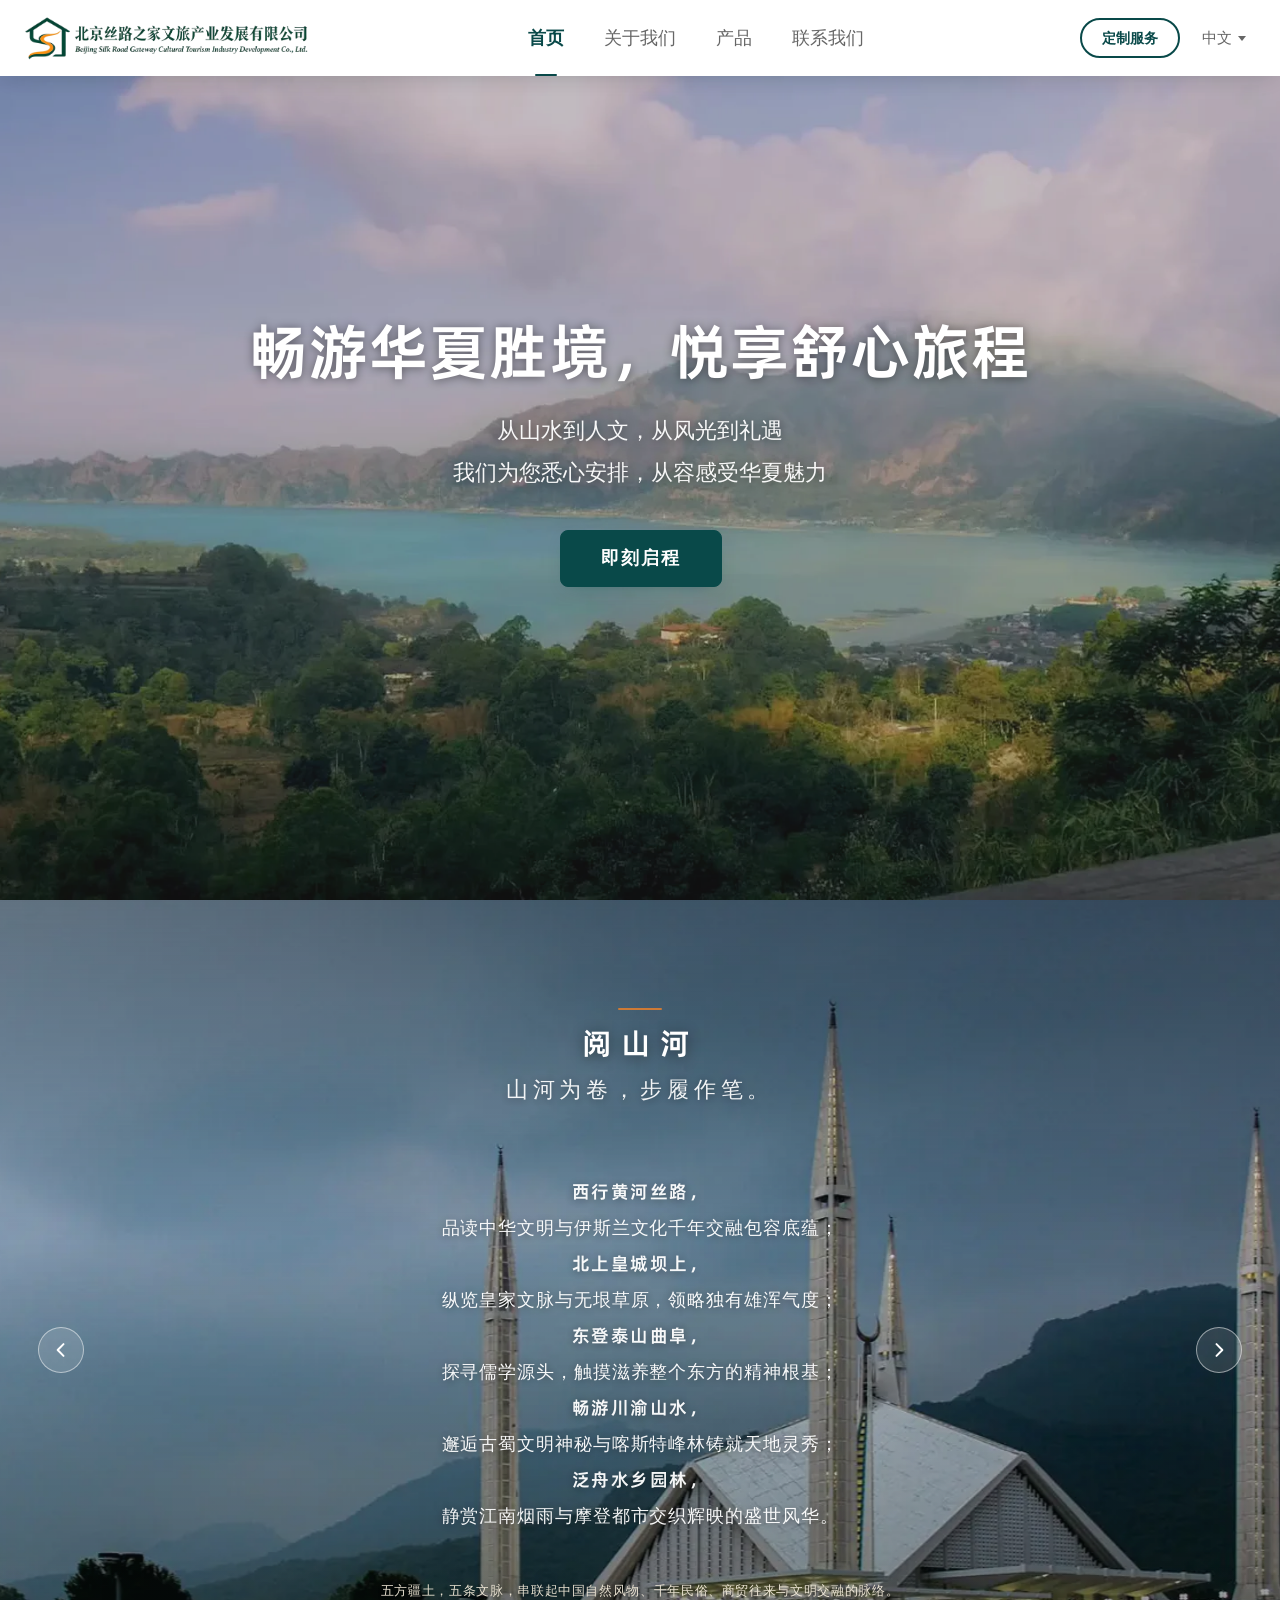
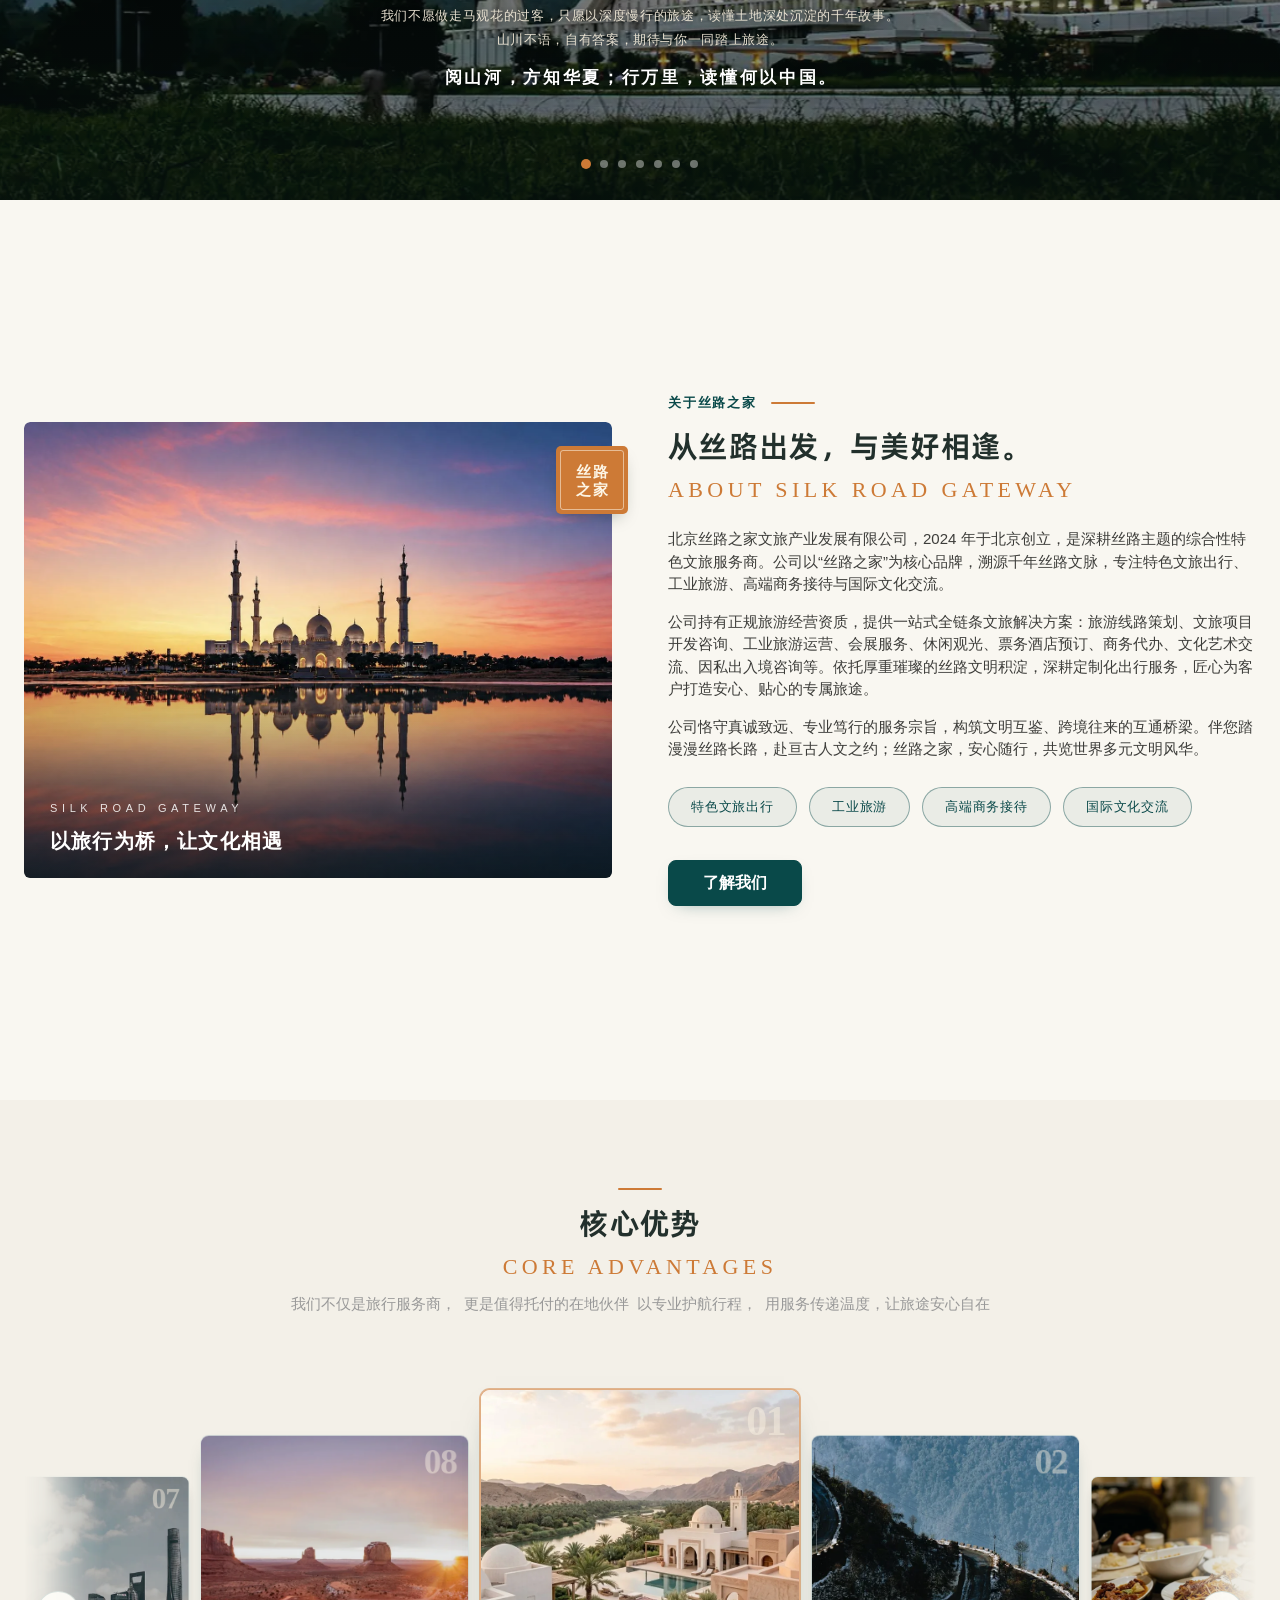
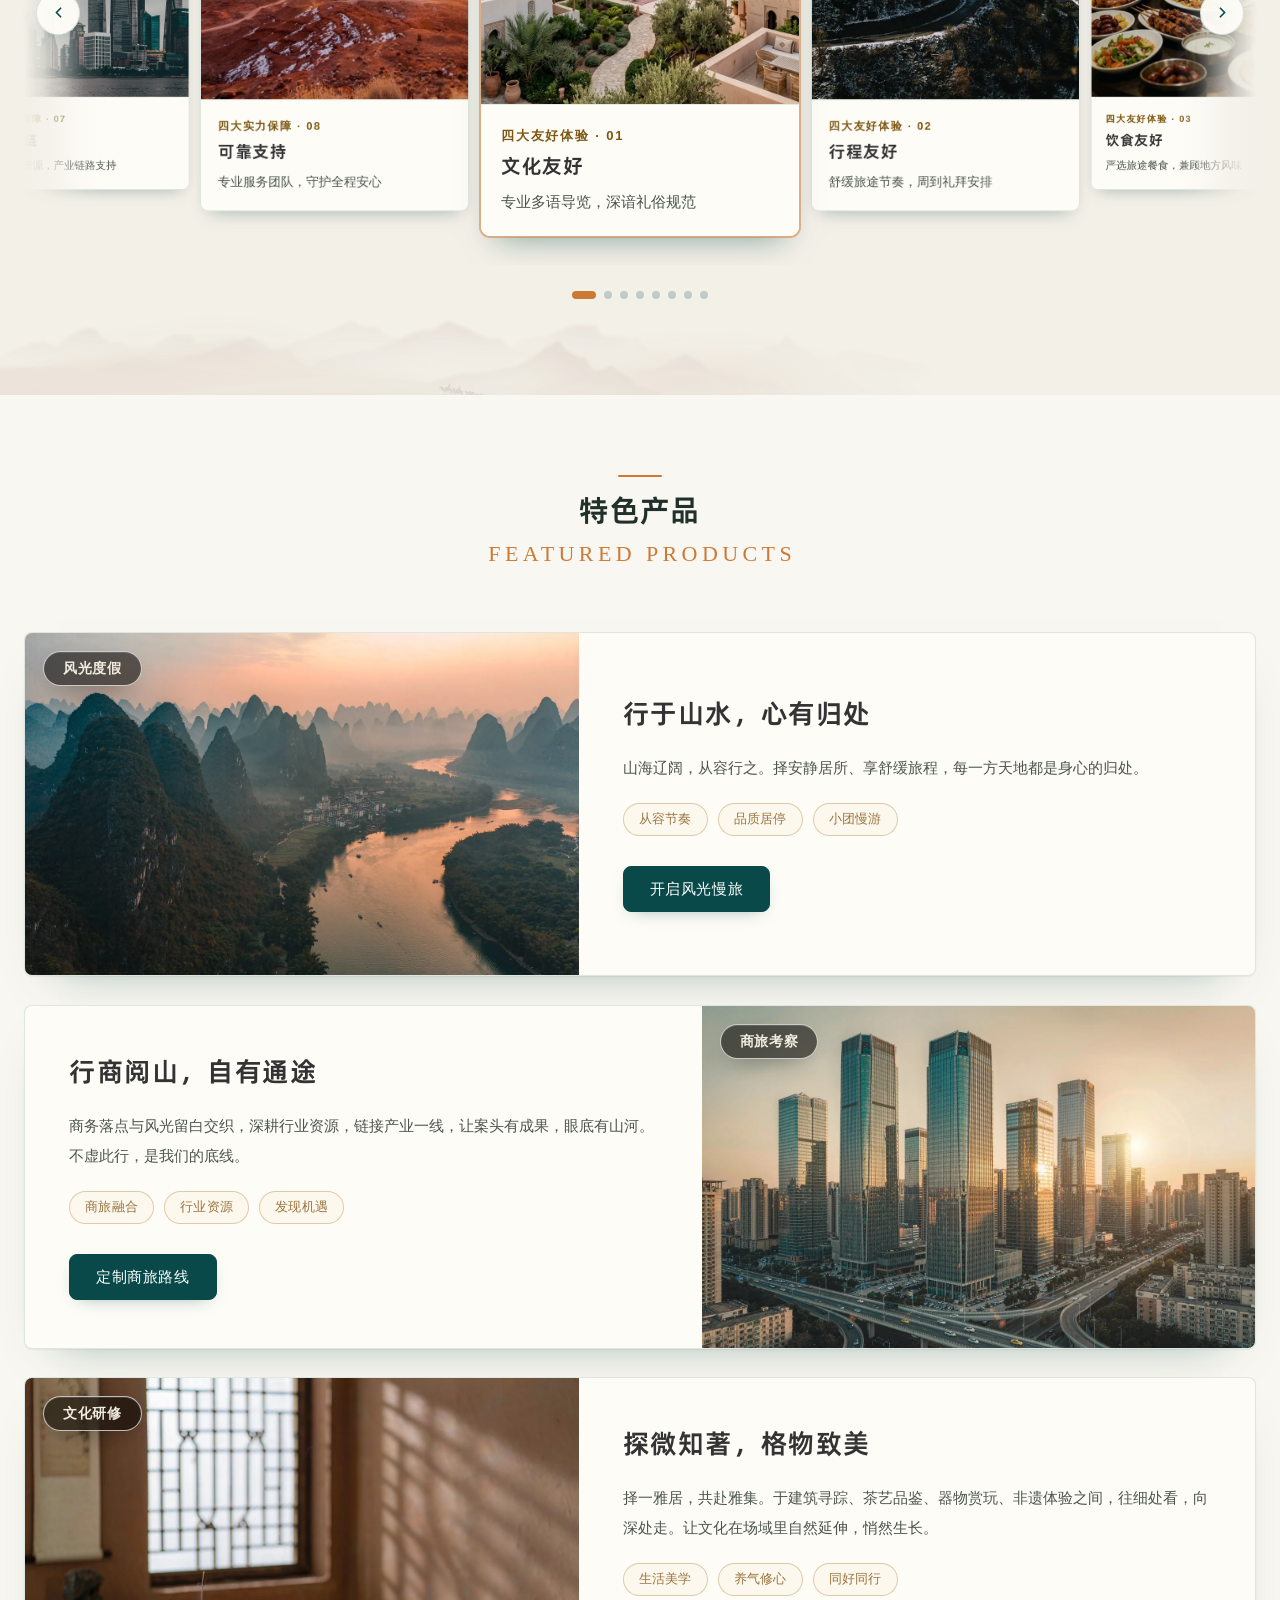
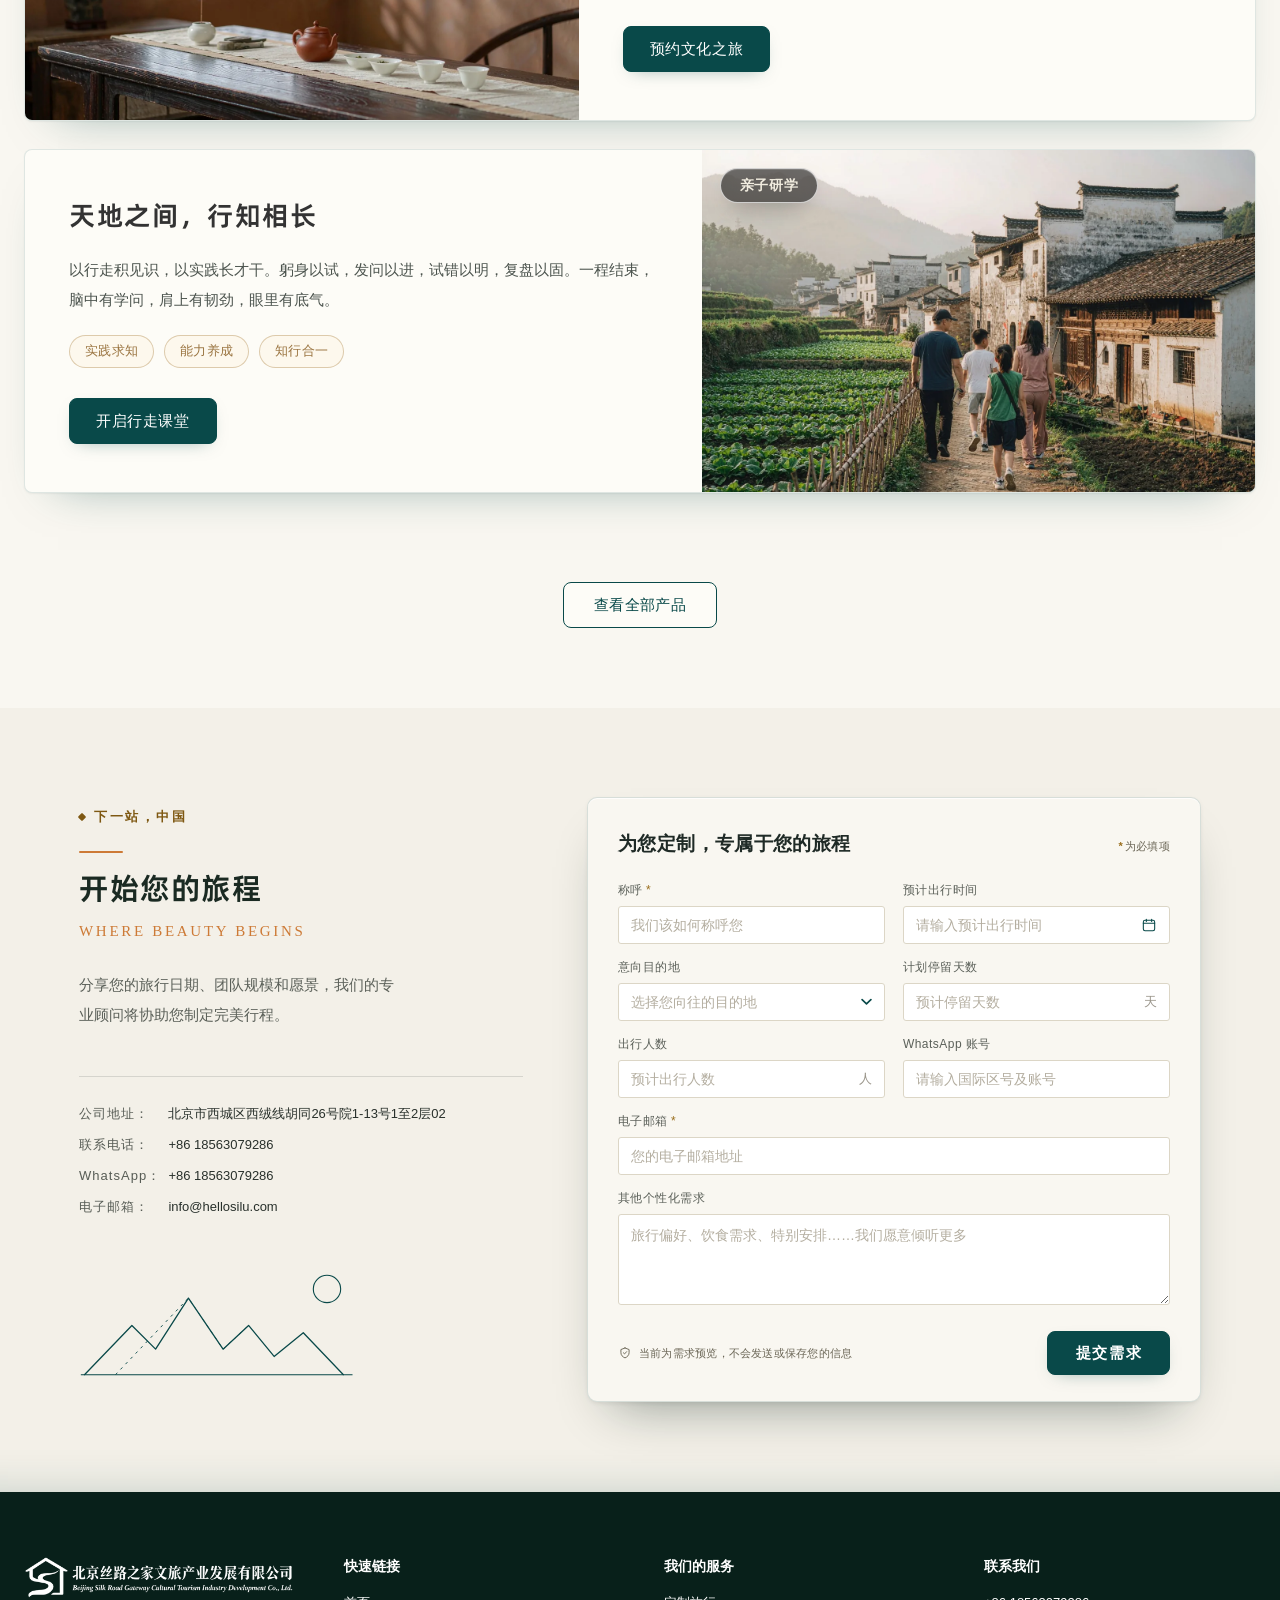
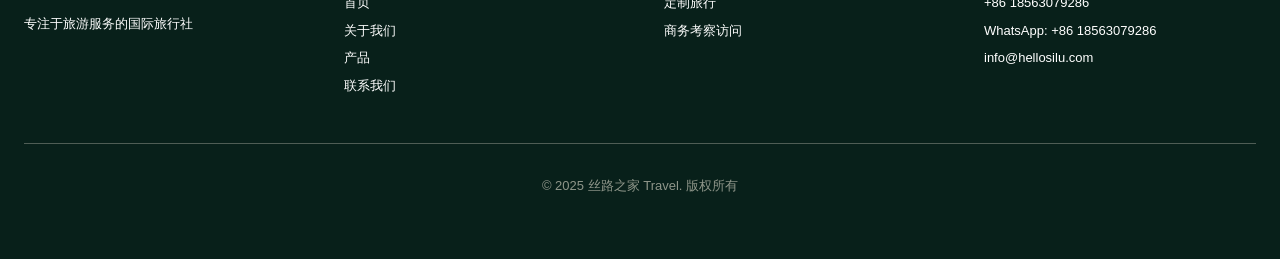
==== commit 7fe0367b: "阅山河模块文案排版与箭头交互优化 - 线路句改为主标题一行（strong 700）+ 小字一行（400），英文档字号行高收半档保一屏 - 结语三段换暖米白 #F2EAD9，收束句保持纯白 - PC 端" ====
--- a/index.html
+++ b/index.html
@@ -282,7 +282,7 @@
 #yueshanhe .ysh-v{
   margin:0;
   font-size:clamp(.9375rem,1.5vw,1.125rem); line-height:2; letter-spacing:.05em;
-  font-weight:700;
+  font-weight:400;
   opacity:.95; text-shadow:0 1px 8px rgba(0,0,0,.4);
   text-wrap:balance;   /* 均衡每行字数，避免换行后末行只剩两三个字 */
 }
@@ -290,8 +290,8 @@
   font-family:'Alibaba PuHuiTi 3.0','PingFang SC','Microsoft YaHei','Hiragino Sans GB',Arial,sans-serif;
   font-weight:700; letter-spacing:.08em; color:#FFFFFF;
 }
-/* 英文桌面端：拉丁整行加粗后折行增多，字号收半档保证仍一屏放下 */
-html[lang="en"] #yueshanhe .ysh-v{font-size:clamp(.875rem,1.35vw,1.03125rem)}
+/* 英文桌面端：分行后每条占 3 行，字号收半档 + 行高收紧，保证整屏仍一屏放下 */
+html[lang="en"] #yueshanhe .ysh-v{font-size:clamp(.8125rem,1.25vw,.96875rem); line-height:1.6}
 /* 矮屏笔记本（浏览器工具栏占掉顶部后视口常只剩 760~820px）：压缩行距与顶部留白，仍保持一屏 */
 @media (min-width:641px) and (max-height:820px){
   #yueshanhe .ysh-layer{padding-top:clamp(64px,9vh,88px)}
@@ -303,13 +303,13 @@
 #yueshanhe .ysh-close p{
   margin:0 auto; max-width:46em;
   font-size:clamp(.78rem,1vw,.9rem); line-height:1.9; letter-spacing:.05em;
-  color:#FFFFFF; opacity:.95; text-shadow:0 1px 6px rgba(0,0,0,.4);
+  color:#F2EAD9; opacity:.95; text-shadow:0 1px 6px rgba(0,0,0,.4);
   text-wrap:balance;
 }
 #yueshanhe .ysh-close .ysh-punch{
   margin:10px auto 0;
   font-size:clamp(.95rem,1.3vw,1.1rem); font-weight:600; letter-spacing:.16em; margin-right:-.16em;
-  opacity:1;
+  color:#FFFFFF; opacity:1;
 }
 /* 圆点：独立于结语，margin-top:auto 把自己推到区块底部（padding-bottom 之上）；margin-bottom 上移 10px */
 #yueshanhe .ysh-dots{display:flex; justify-content:center; gap:10px; margin-top:auto; margin-bottom:10px; padding-top:16px}
@@ -327,9 +327,10 @@
   display:flex; align-items:center; justify-content:center;
   background:rgba(255,255,255,.12); border:1px solid rgba(255,255,255,.5);
   color:#fff; cursor:pointer;
-  transition:background-color .25s ease, transform .25s ease;
-}
-#yueshanhe .ysh-arrow:hover{background:rgba(255,255,255,.26); transform:translateY(-50%) scale(1.06)}
+  transition:background-color .3s ease, color .3s ease, transform .25s ease;
+}
+#yueshanhe .ysh-arrow:hover{background:#094949; color:#FDF5E5; border-color:#094949; transform:translateY(-50%) scale(1.06)}
+#yueshanhe .ysh-arrow:active{transform:translateY(-50%) scale(.96)}
 #yueshanhe .ysh-arrow:focus-visible{outline:2px solid #fff; outline-offset:3px}
 #yueshanhe .ysh-arrow--prev{left:clamp(14px,3vw,44px)}
 #yueshanhe .ysh-arrow--next{right:clamp(14px,3vw,44px)}
@@ -2100,9 +2101,11 @@
   for(var k = 0; k < YSH_LINES.length; k++){
     var L = YSH_LINES[k];
     var p = document.createElement('p'); p.className = 'ysh-v';
-    var s = document.createElement('strong'); s.textContent = zh ? L.t : L.t_en;
+    var s = document.createElement('strong');
+    s.textContent = (zh ? L.t : L.t_en) + (zh ? '，' : '');
     p.appendChild(s);
-    p.appendChild(document.createTextNode((zh ? '，' : ' — ') + (zh ? L.b : L.b_en)));
+    p.appendChild(document.createElement('br'));
+    p.appendChild(document.createTextNode(zh ? L.b : '— ' + L.b_en));
     poem.appendChild(p);
   }
 }
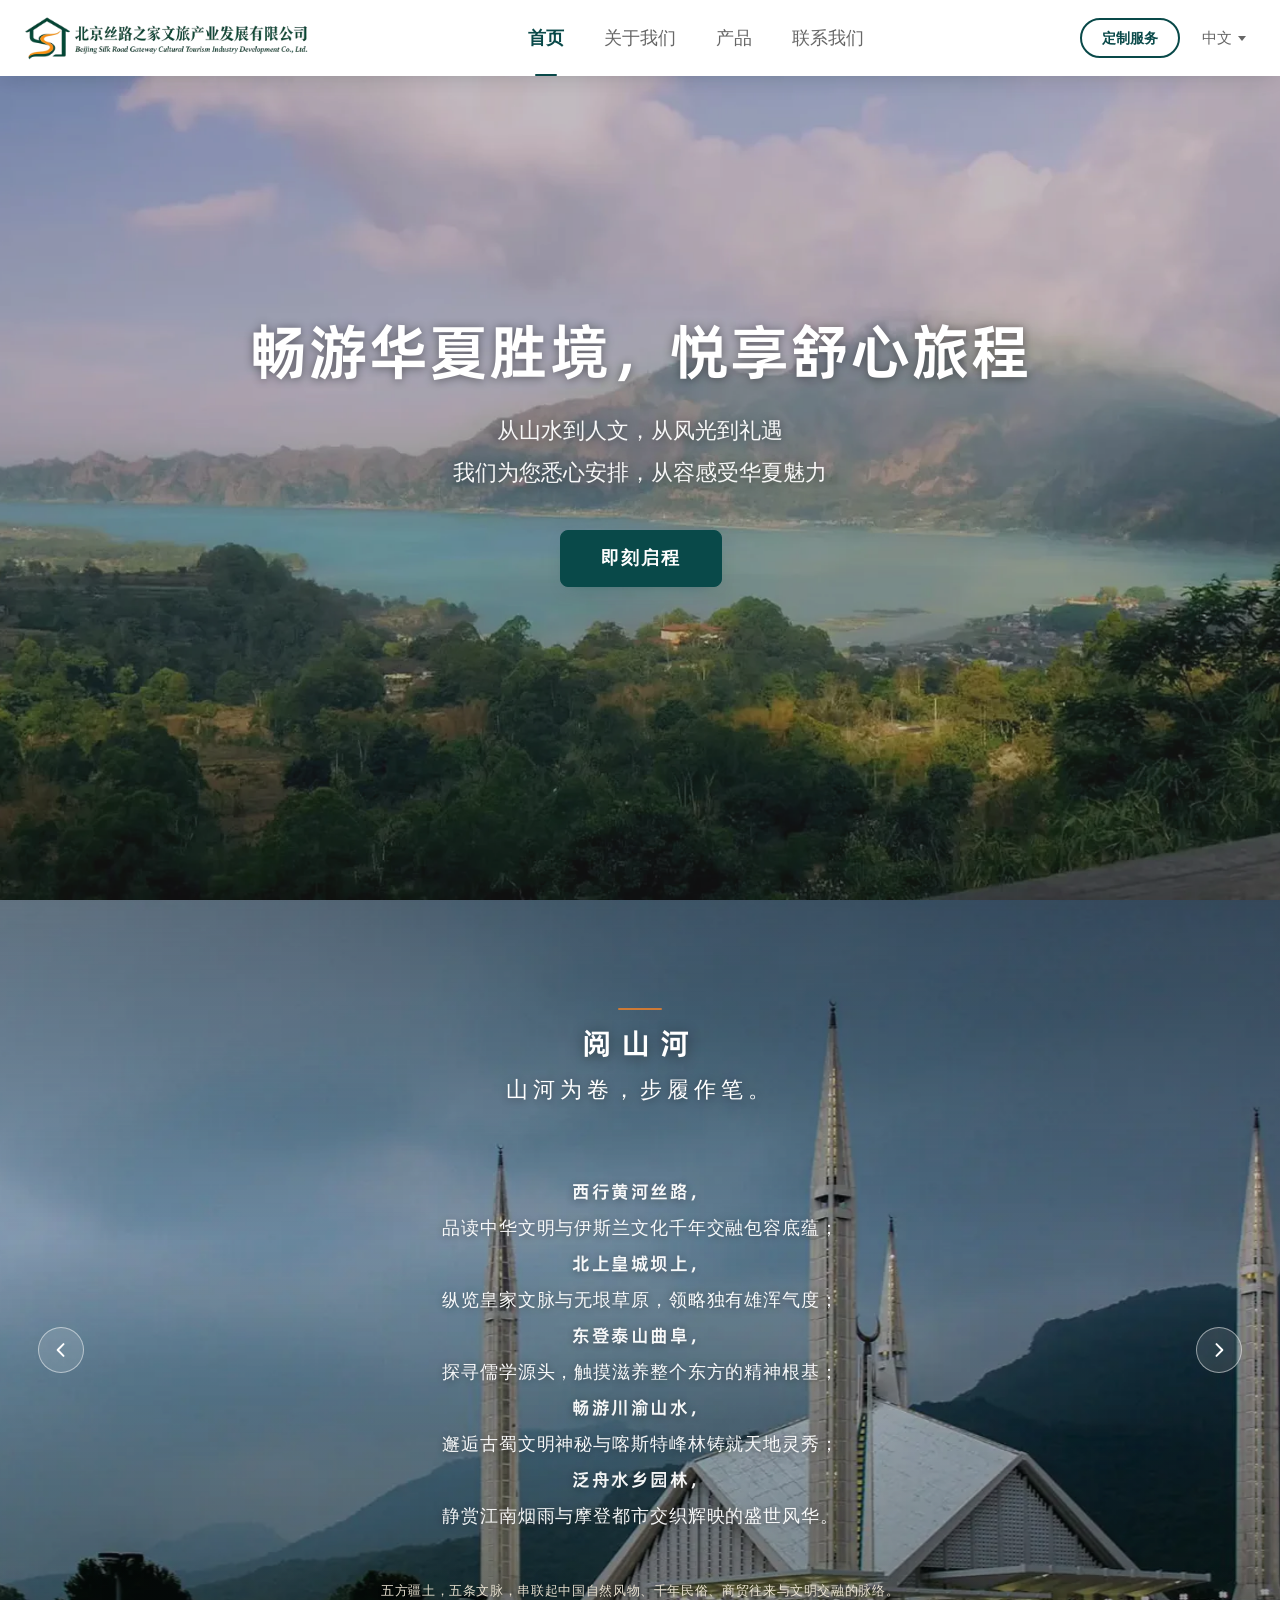
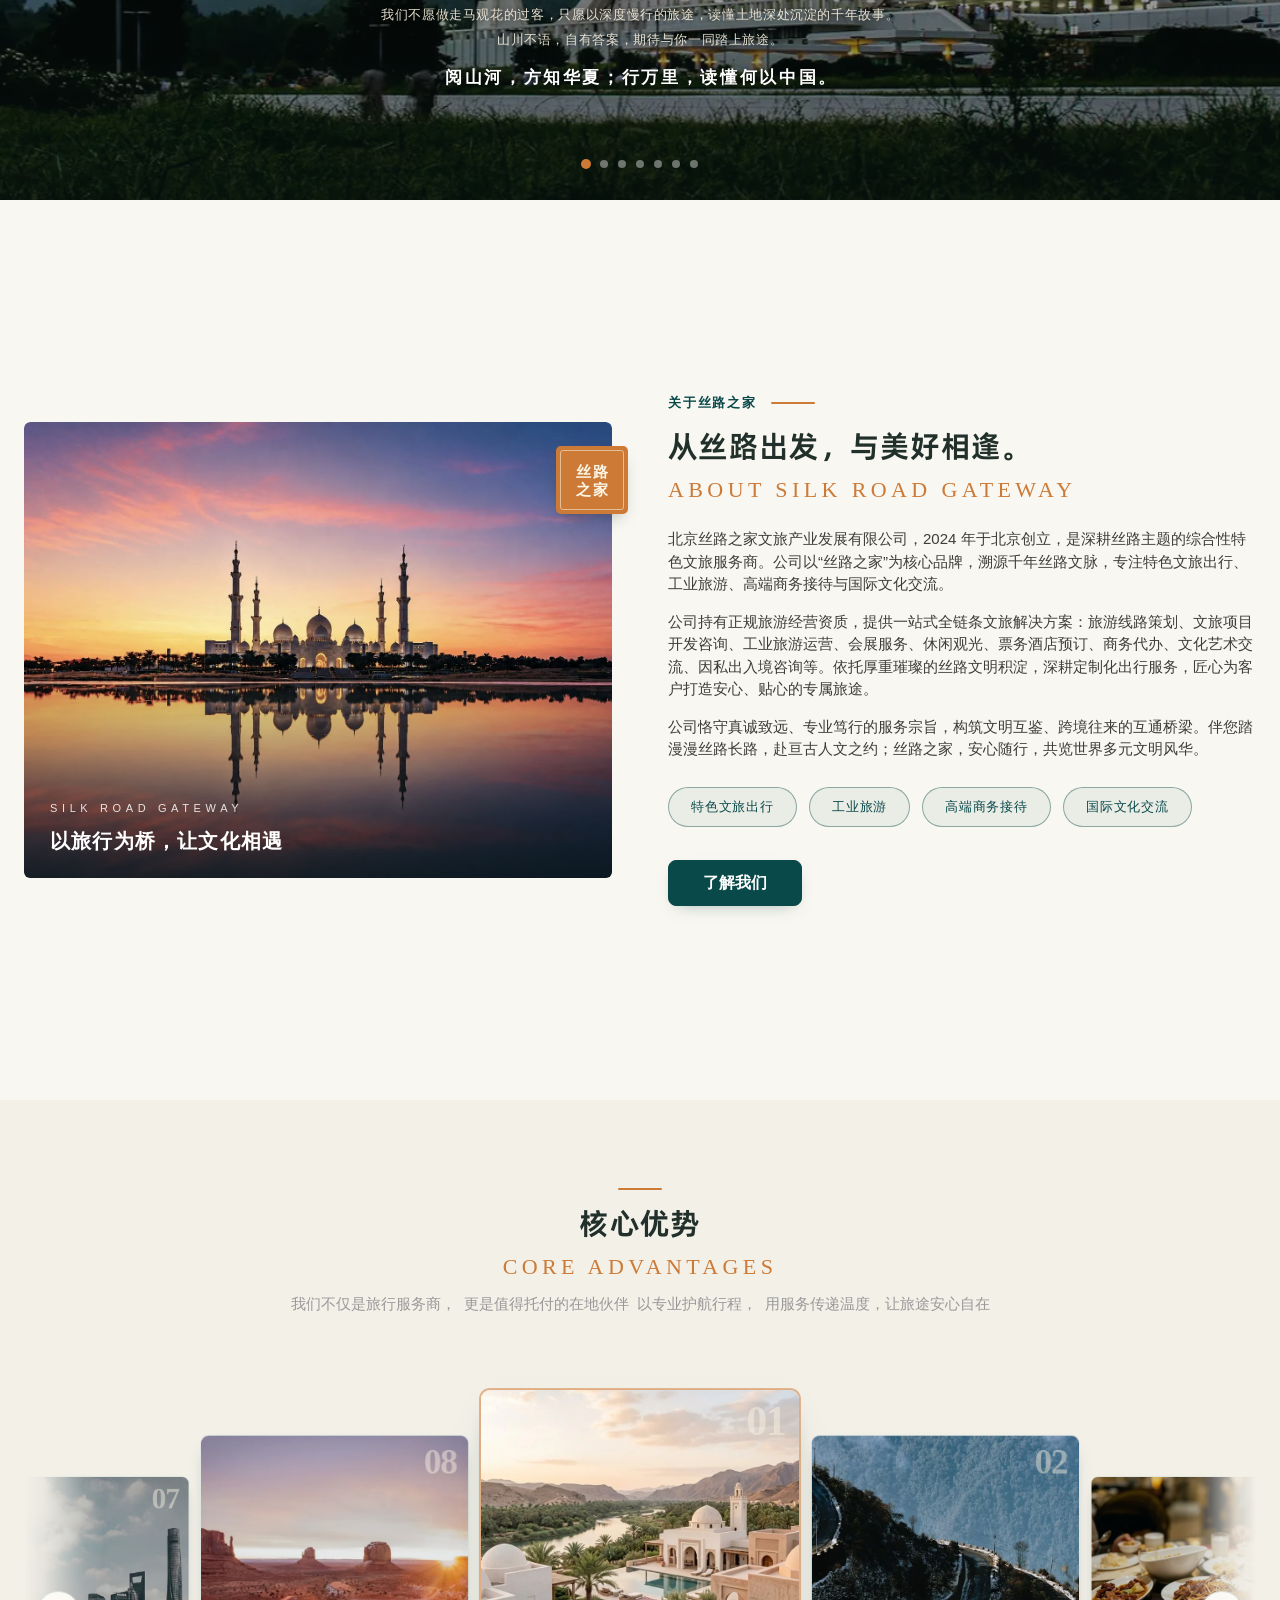
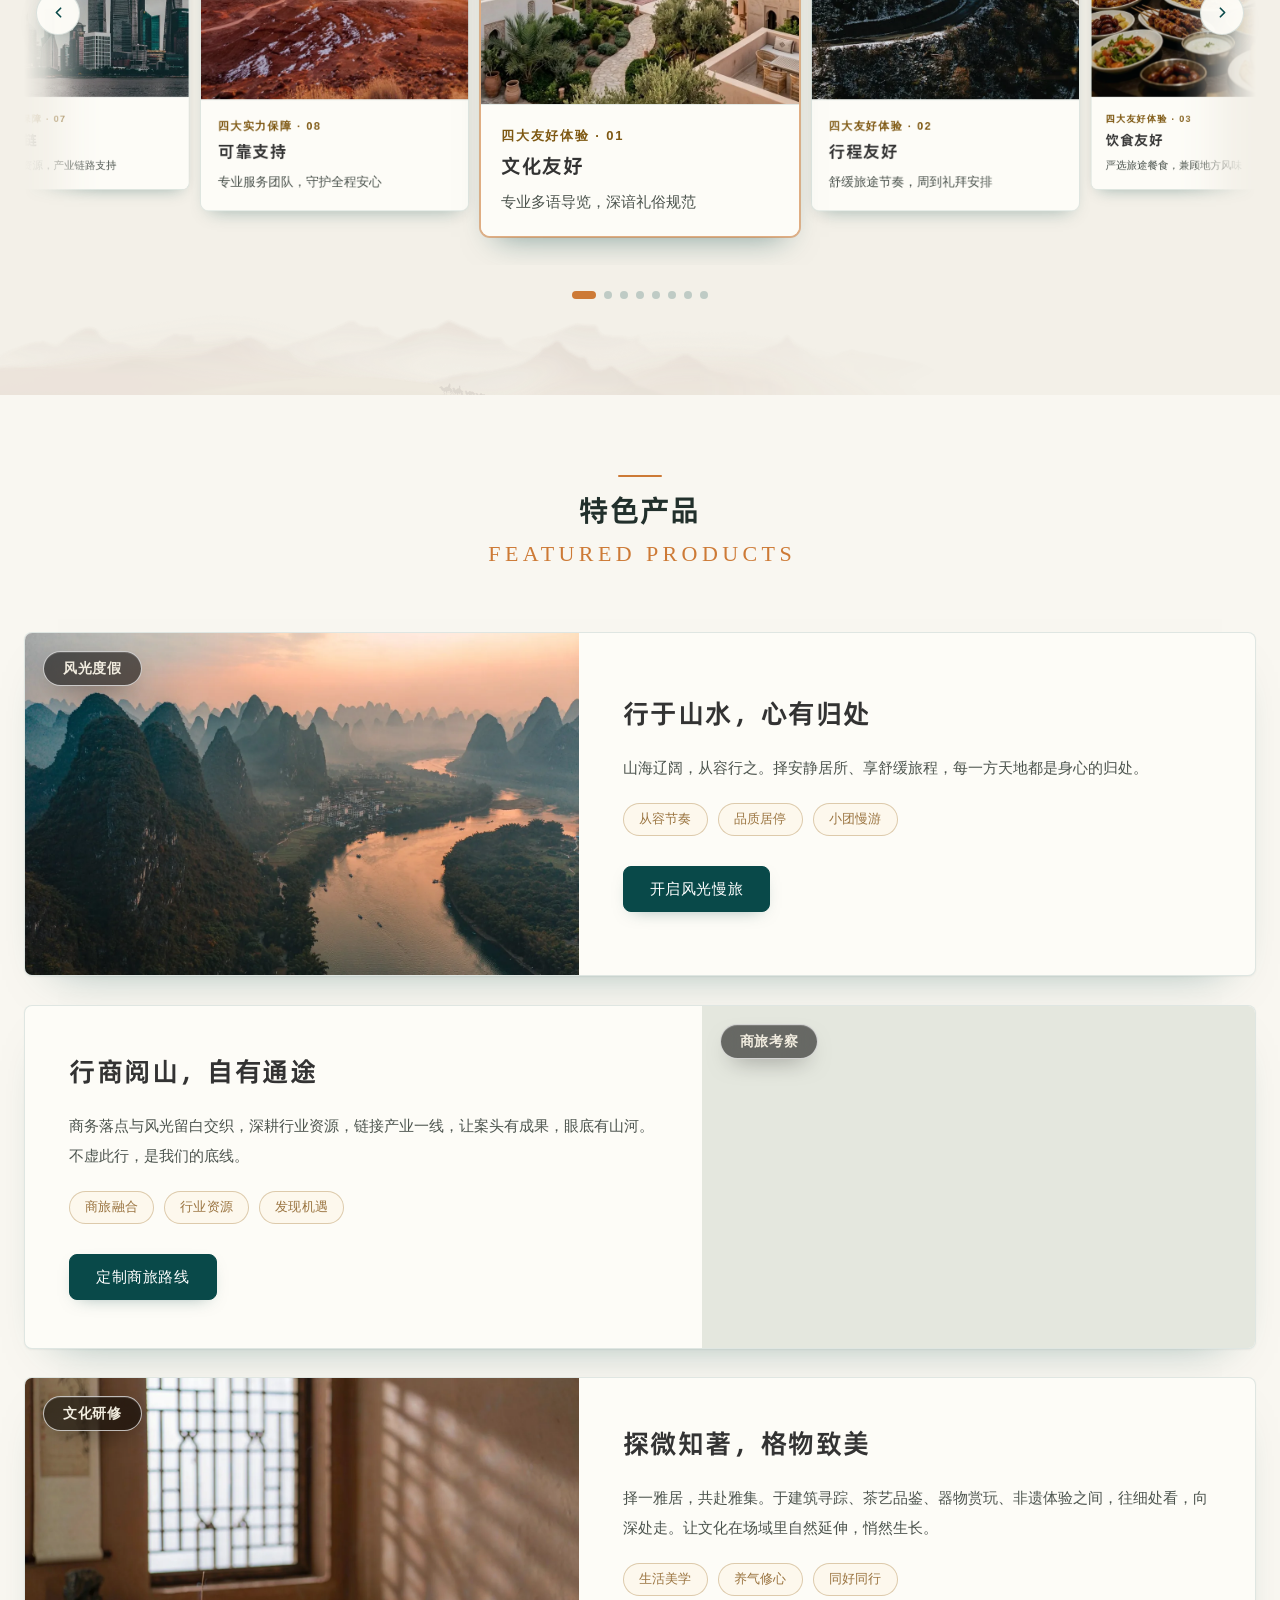
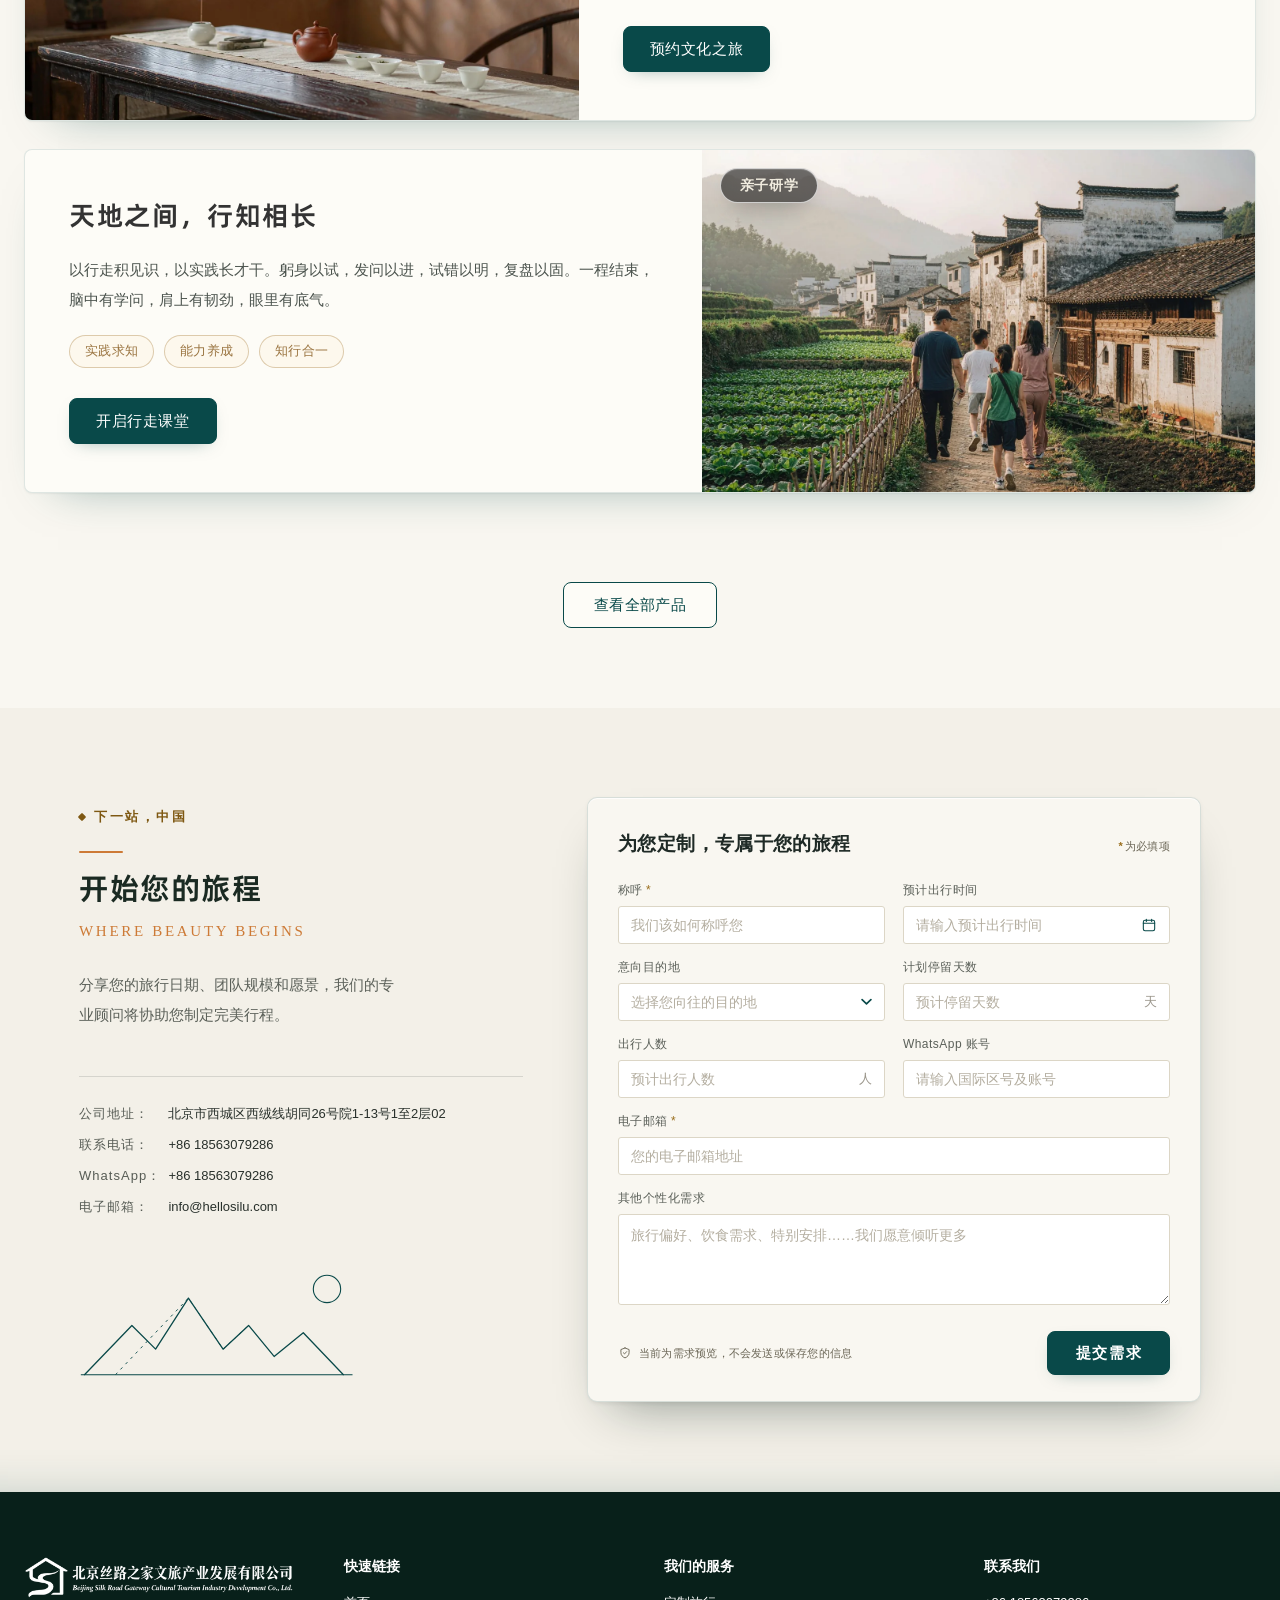
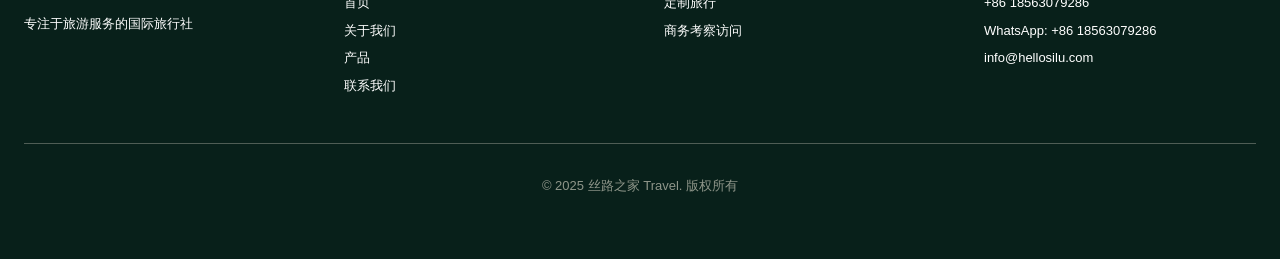
==== commit 6f429e78: "阅山河文案新增滚动入场动画 - 复用站内 .reveal 滚动入场系统：标题组三元素错峰 80ms，诗行/结语整块依次上浮淡入 - 模块内补 ID 级透明度覆盖，保证淡入不被元素自带 opacity " ====
--- a/index.html
+++ b/index.html
@@ -335,6 +335,10 @@
 #yueshanhe .ysh-arrow--prev{left:clamp(14px,3vw,44px)}
 #yueshanhe .ysh-arrow--next{right:clamp(14px,3vw,44px)}
 #yueshanhe .ysh-arrow svg{width:20px; height:20px; display:block}
+/* 滚动入场：站内 .reveal 系统的透明度是类级 (0,1,0)，压不过本模块的 ID 级 opacity（.92/.95），
+   这里在模块作用域内提权——入场前全隐，入场后回到 1（与原 .92/.95 的差异肉眼不可辨） */
+#yueshanhe .reveal{opacity:0}
+#yueshanhe .reveal.in{opacity:1}
 @media (max-width:767px){ #yueshanhe .ysh-arrow{display:none} }
 @media (max-width:640px){
   /* 手机端高度由内容决定：去掉强制一屏与 auto 均分，留白改为固定小间距 */
@@ -2716,6 +2720,7 @@
 
 /* ══ 滚动入场动效：IntersectionObserver + 视差 ══ */
 var REVEAL_SEL = [
+  '#yueshanhe .ysh-head > *', '#yueshanhe .ysh-poem', '#yueshanhe .ysh-close',
   '#services .adv-head', '#services .adv-cf-foot',
   '#products .mb-16', '#featList > *', '#products .mt-14',
   '#about .about-layout > *',
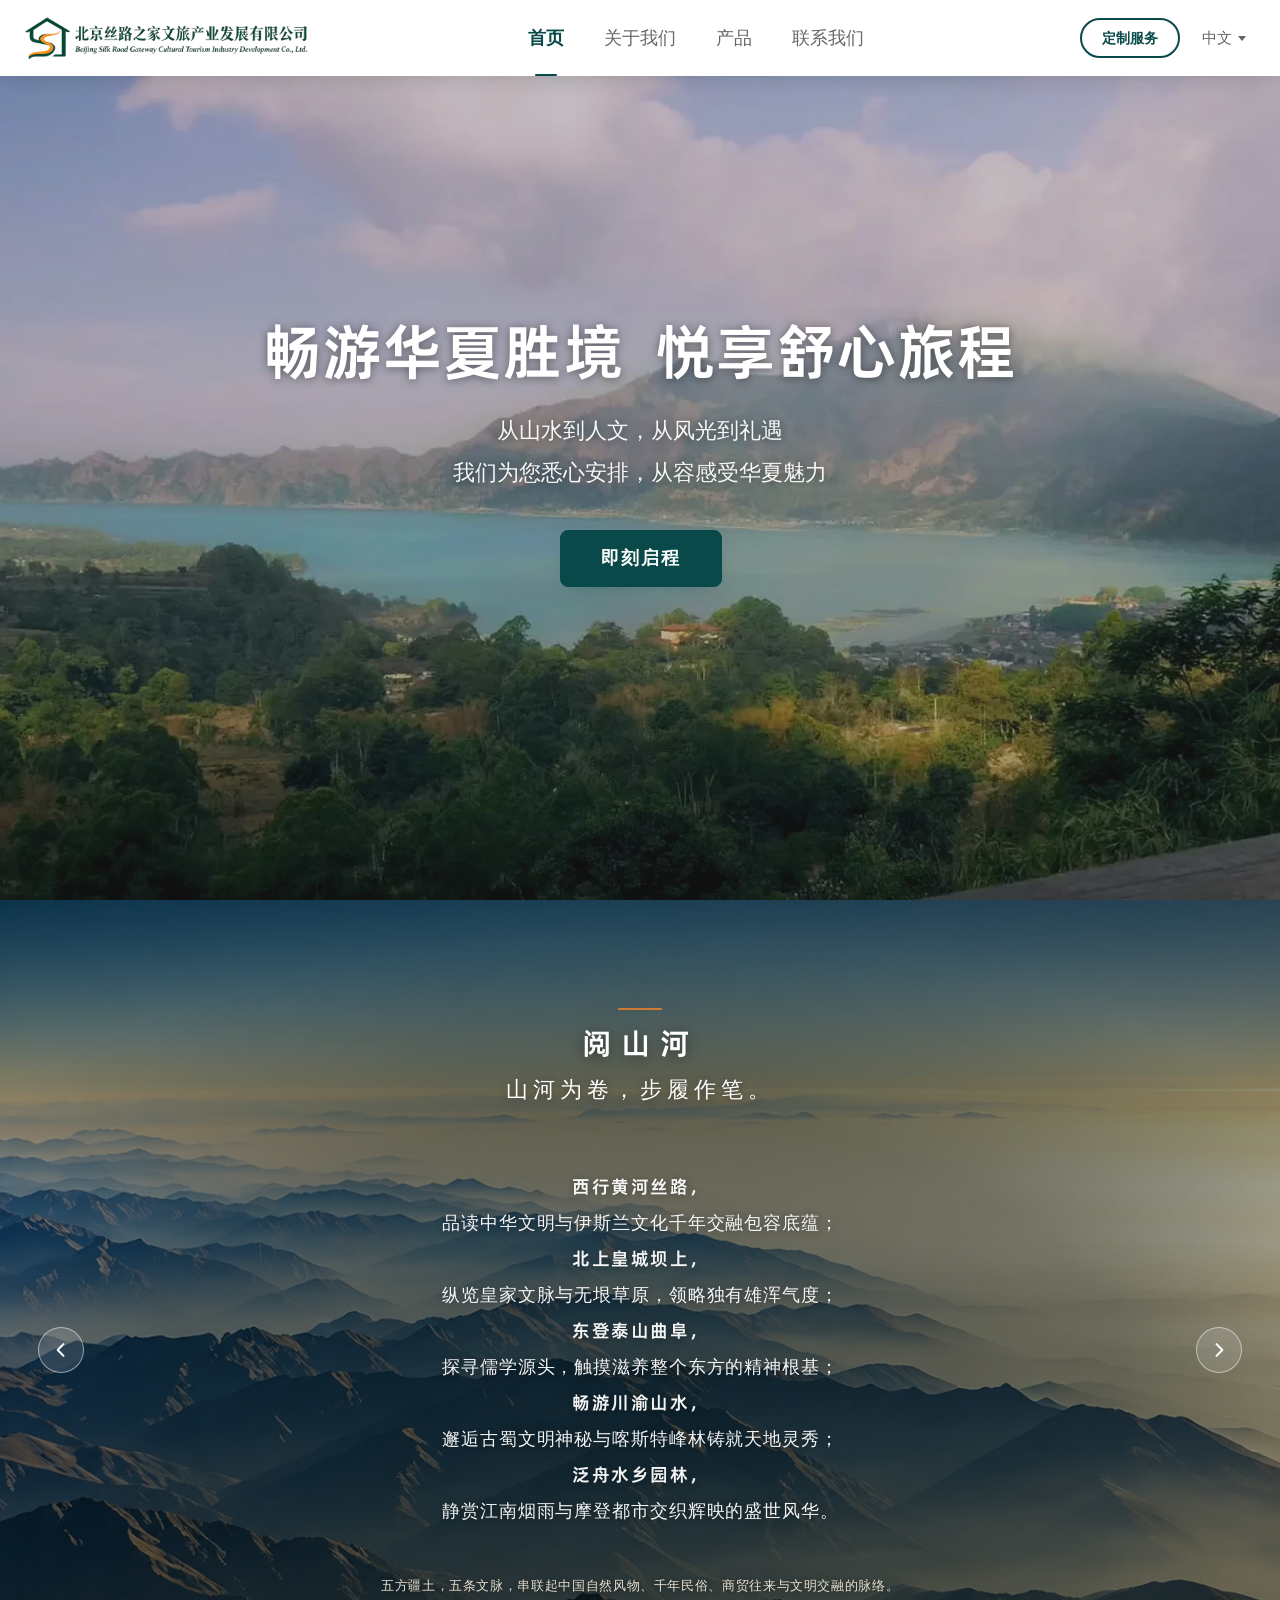
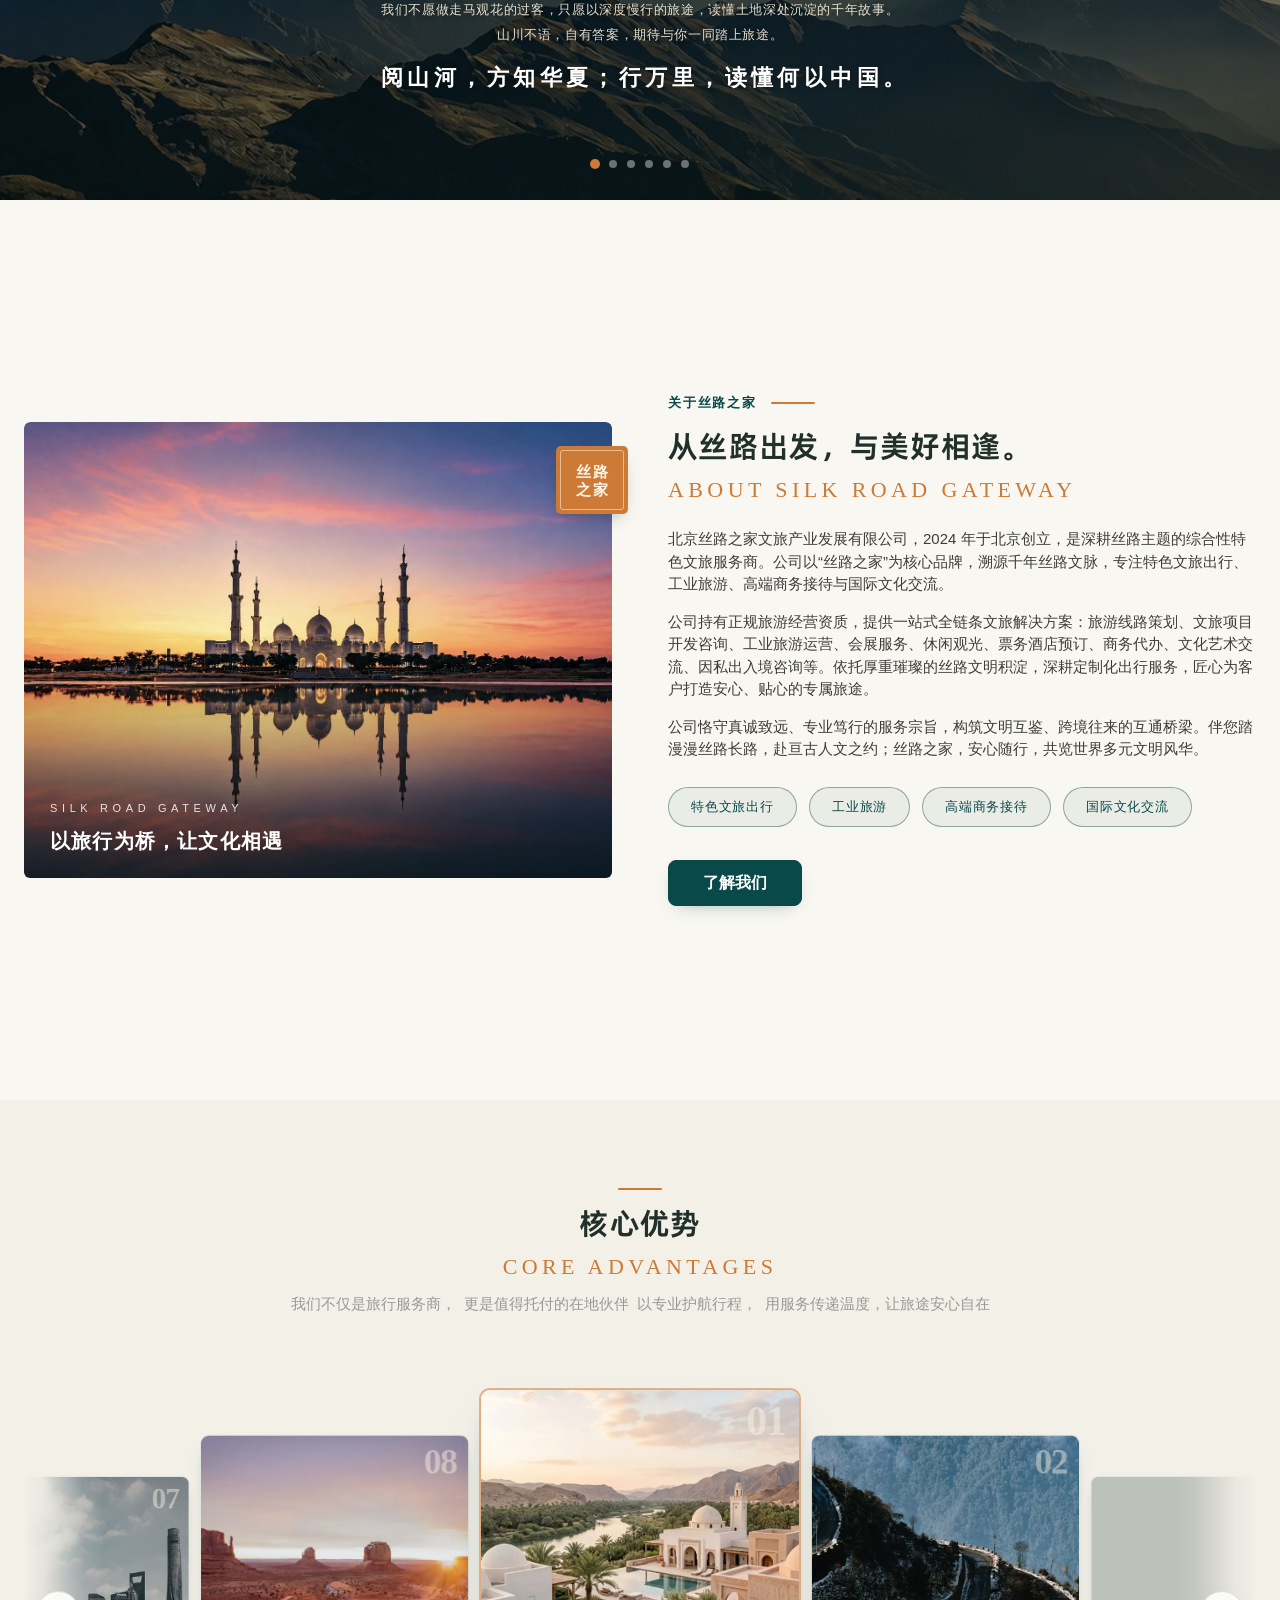
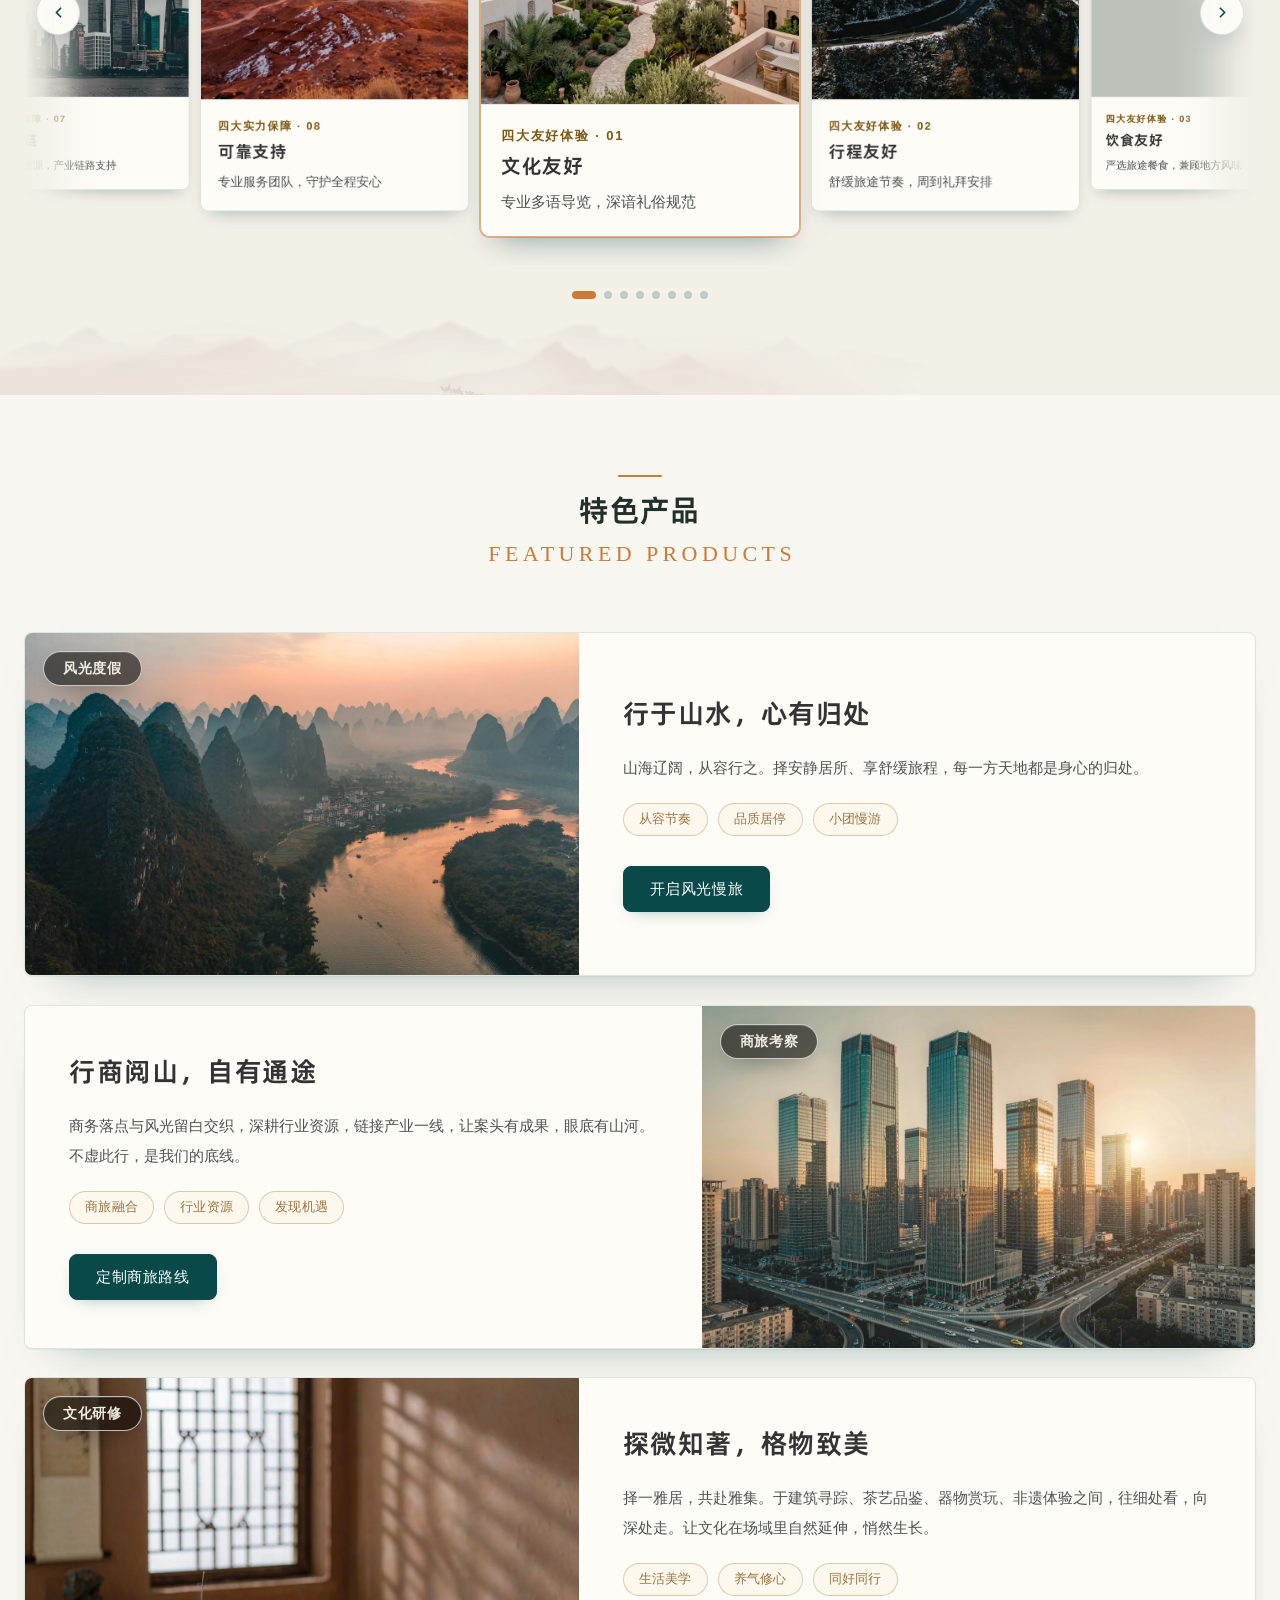
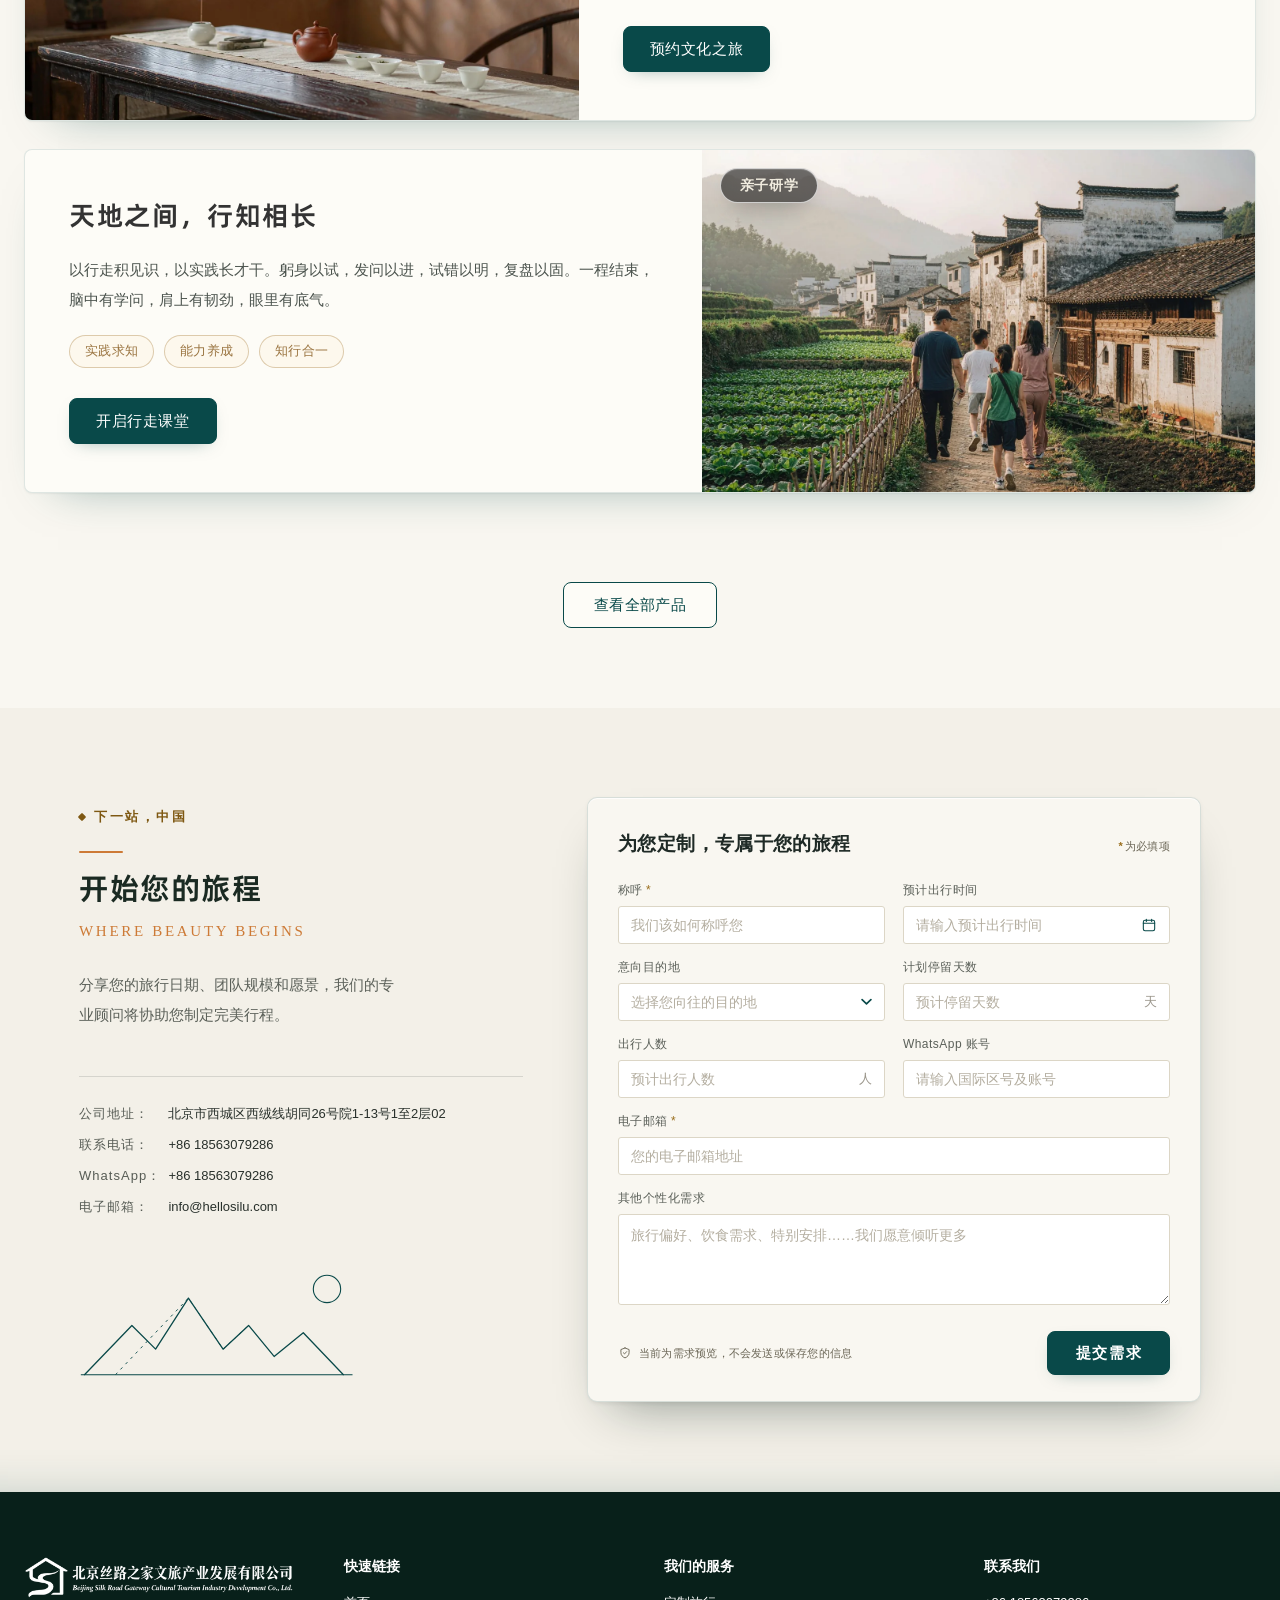
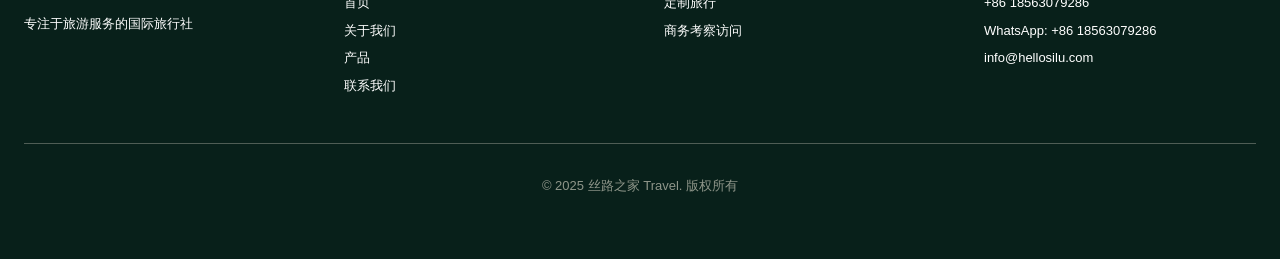
==== commit e5f8ed9e: "首页：banner 标题逗号改双空格（中英）；轮播换 3456 宽 WebP 高清图 ysh-11~16" ====
--- a/index.html
+++ b/index.html
@@ -244,11 +244,21 @@
 #yueshanhe .ysh-slide{
   position:absolute; inset:0;
   background-position:center; background-size:cover; background-repeat:no-repeat;
-  opacity:0; transform:scale(1.02);
+  opacity:0; transform:scale(1.08);
   transition:opacity 1.4s ease; will-change:opacity,transform;
 }
+/* 关键帧终点必须回到 scale(1)：位图按 1:1 落屏才不留上采样，缓推只作为入场动势 */
 #yueshanhe .ysh-slide.on{opacity:1; animation:yshKen 6s cubic-bezier(.22,.61,.36,1) forwards}
-@keyframes yshKen{from{transform:scale(1.1)}to{transform:scale(1.02)}}
+@keyframes yshKen{from{transform:scale(1.08)}to{transform:scale(1)}}
+/* 高亮底图的补暗层（.is-bright）：新换的四张 1920×1080 原图天空/雾气很亮，
+   实测白字在画面中段只有 1.6~2.2:1，靠原有上下暗场压不住。
+   这层随幻灯一起淡入，中央按椭圆加暗（文字正压在这里），边缘轻压，保留画面通透感 */
+#yueshanhe .ysh-slide.is-bright::after{
+  content:''; position:absolute; inset:0; pointer-events:none;
+  background:
+    radial-gradient(64% 48% at 50% 52%, rgba(9,20,18,.56) 0%, rgba(9,20,18,.40) 58%, rgba(9,20,18,.08) 100%),
+    linear-gradient(180deg, rgba(9,20,18,.34) 0%, rgba(9,20,18,.10) 32%, rgba(9,20,18,.12) 66%, rgba(9,20,18,.30) 100%);
+}
 @media (prefers-reduced-motion: reduce){
   #yueshanhe .ysh-slide{animation:none !important; transform:none !important}
 }
@@ -308,8 +318,28 @@
 }
 #yueshanhe .ysh-close .ysh-punch{
   margin:10px auto 0;
-  font-size:clamp(.95rem,1.3vw,1.1rem); font-weight:600; letter-spacing:.16em; margin-right:-.16em;
+  font-size:clamp(1.08rem,1.55vw,1.32rem); font-weight:600; letter-spacing:.16em; margin-right:-.16em;
   color:#FFFFFF; opacity:1;
+}
+/* 「我们不愿做走马观花的过客」一段左右对齐 */
+#yueshanhe .ysh-close p.ysh-just{text-align:justify; text-justify:inter-ideograph}
+/* 中文桌面端：结语与上一行两端对齐 —— 盒子撑满 .ysh-close（其宽由 39 字的 c1/c2 决定），
+   再用 CJK 字间距把小字句均匀撑到同宽；末字的 letter-spacing 由上面的 -.16em 负 margin 抵消，
+   因此左右端点与上一行严格重合。行尾对齐必须写 text-align-last，否则最后一行（也是唯一行）不参与撑开 */
+@media (min-width:641px){
+  html[lang^="zh"] #yueshanhe .ysh-close p.ysh-punch{
+    /* 宽度多给 .26em：句末「。」的字面墨迹比字身窄，字号越大这块留白越宽（24px 时约 7px、
+       14.4px 时约 4px），若不补，右端墨迹会比上一行缩进 5~6px，看着仍不齐。
+       补的量 ≈ 0.7×(本行字号 − 上一行字号)，用 em 表达即 0.26em 左右 */
+    width:calc(100% + .26em); margin:10px 0 0;
+    /* 字号提一档（21.12 → 24px @1440）：撑满同宽时若只靠字距拉，字会散；
+       字号与字距一起加，撑开的幅度才不刺眼。英文版不受影响（下面规则只匹配 zh） */
+    font-size:clamp(1.2rem,1.75vw,1.5rem);
+    /* 关掉 letter-spacing 交给 justify 分配间距：字距若留着，末字后会多出一段字距，
+       右端点就比上一行短 3~4px；置 0 后由 inter-ideograph 均分，右端点才压得准 */
+    letter-spacing:0;
+    text-align:justify; text-align-last:justify; text-justify:inter-ideograph;
+  }
 }
 /* 圆点：独立于结语，margin-top:auto 把自己推到区块底部（padding-bottom 之上）；margin-bottom 上移 10px */
 #yueshanhe .ysh-dots{display:flex; justify-content:center; gap:10px; margin-top:auto; margin-bottom:10px; padding-top:16px}
@@ -348,7 +378,7 @@
   /* 字号对齐整站手机端规范（正文 15px / 说明 13px） */
   #yueshanhe .ysh-v{font-size:.9375rem; line-height:1.75}
   #yueshanhe .ysh-close p{font-size:.8125rem; line-height:1.75}
-  #yueshanhe .ysh-close .ysh-punch{font-size:1rem; margin-top:8px}
+  #yueshanhe .ysh-close .ysh-punch{font-size:1.15rem; margin-top:8px}
   #yueshanhe .ysh-dots{margin-top:18px; padding-top:0}
 }
 /* 英文手机端：字号同样提至整站规范下限，拉丁折行多仅比中文小半档 */
@@ -358,7 +388,7 @@
   html[lang="en"] #yueshanhe .ysh-layer{padding-left:16px; padding-right:16px}
   html[lang="en"] #yueshanhe .ysh-v{font-size:.875rem; line-height:1.7}
   html[lang="en"] #yueshanhe .ysh-close p{font-size:.75rem; line-height:1.7}
-  html[lang="en"] #yueshanhe .ysh-close .ysh-punch{font-size:.875rem; letter-spacing:.08em}
+  html[lang="en"] #yueshanhe .ysh-close .ysh-punch{font-size:1rem; letter-spacing:.08em}
 }
 
 /* 主色实底按钮：与「了解我们」按钮（.adv-more--solid）同款
@@ -1459,7 +1489,7 @@
 
     <div class="absolute inset-0 flex items-center justify-center text-center text-white" id="heroCopy">
       <div class="banner-copy px-4">
-        <h1 class="bc-main" data-i18n="banner.main">畅游华夏胜境，悦享舒心旅程</h1>
+        <h1 class="bc-main" data-i18n="banner.main">畅游华夏胜境&nbsp;&nbsp;悦享舒心旅程</h1>
         <p  class="bc-sub"  data-i18n="banner.l3">从山水到人文，从风光到礼遇</p>
         <p  class="bc-sub"  data-i18n="banner.l4">我们为您悉心安排，从容感受华夏魅力</p>
         <a  href="#products" id="bannerCta" class="bc-cta" data-i18n="banner.cta">即刻启程</a>
@@ -1467,18 +1497,18 @@
     </div>
   </section>
 
-  <!-- ══ YUESHANHE：阅山河全屏轮播（8 张底图按用户给定顺序，文案整篇固定展示）══
-       底图顺序：清真寺→故宫角楼→云雾山峦→山涧激流→江南烟雨→雾中湖泊→CBD 晚霞。
-       第 1 张内联直出保证首屏可看，其余 6 张由 JS 延迟填充，不与 banner 视频抢带宽 -->
+  <!-- ══ YUESHANHE：阅山河全屏轮播（6 张底图，文案整篇固定展示）══
+       底图顺序：层峦日出→故宫角楼→山涧激流→园林烟雨→雾中湖泊→CBD 晚霞。
+       前四张用 1920×1080 原图直出（不重编码，只换文件名以避开旧缓存）。
+       第 1 张内联直出保证首屏可看，其余 5 张由 JS 延迟填充，不与 banner 视频抢带宽 -->
   <section id="yueshanhe" class="relative w-full overflow-hidden bg-black" aria-label="阅山河">
     <div class="ysh-slides absolute inset-0" aria-hidden="true">
-      <div class="ysh-slide on" style="background-image:url('./site-source/images/ysh-01-mosque.webp')"></div>
-      <div class="ysh-slide" data-bg="./site-source/images/ysh-02-forbidden-city.webp"></div>
-      <div class="ysh-slide" data-bg="./site-source/images/ysh-03-misty-mountains.webp"></div>
-      <div class="ysh-slide" data-bg="./site-source/images/ysh-04-mountain-river.webp"></div>
-      <div class="ysh-slide" data-bg="./site-source/images/ysh-06-jiangnan-rain.webp"></div>
-      <div class="ysh-slide" data-bg="./site-source/images/ysh-07-misty-lake.webp"></div>
-      <div class="ysh-slide" data-bg="./site-source/images/ysh-08-cbd-sunset.webp"></div>
+      <div class="ysh-slide is-bright on" style="background-image:url('./site-source/images/ysh-11-ridges.webp')"></div>
+      <div class="ysh-slide is-bright" data-bg="./site-source/images/ysh-12-forbidden-city.webp"></div>
+      <div class="ysh-slide is-bright" data-bg="./site-source/images/ysh-13-river-valley.webp"></div>
+      <div class="ysh-slide is-bright" data-bg="./site-source/images/ysh-14-garden-rain.webp"></div>
+      <div class="ysh-slide" data-bg="./site-source/images/ysh-15-misty-lake.webp"></div>
+      <div class="ysh-slide" data-bg="./site-source/images/ysh-16-cbd-sunset.webp"></div>
     </div>
     <div class="ysh-shade pointer-events-none absolute inset-0"></div>
 
@@ -1493,7 +1523,7 @@
 
       <div class="ysh-close">
         <p data-i18n="ysh.c1">五方疆土，五条文脉，串联起中国自然风物、千年民俗、商贸往来与文明交融的脉络。</p>
-        <p data-i18n="ysh.c2">我们不愿做走马观花的过客，只愿以深度慢行的旅途，读懂土地深处沉淀的千年故事。</p>
+        <p class="ysh-just" data-i18n="ysh.c2">我们不愿做走马观花的过客，只愿以深度慢行的旅途，读懂土地深处沉淀的千年故事。</p>
         <p data-i18n="ysh.c3">山川不语，自有答案，期待与你一同踏上旅途。</p>
         <p class="ysh-punch" data-i18n="ysh.punch">阅山河，方知华夏；行万里，读懂何以中国。</p>
       </div>
@@ -2019,7 +2049,7 @@
 
 var I18N = {
   zh:{ "nav.home":"首页","nav.products":"产品","nav.about":"关于我们","nav.contact":"联系我们","nav.tailor":"定制服务",
-       "banner.main":"畅游华夏胜境，悦享舒心旅程",
+       "banner.main":"畅游华夏胜境\u00A0\u00A0悦享舒心旅程",
        "banner.l3":"从山水到人文，从风光到礼遇","banner.l4":"我们为您悉心安排，从容感受华夏魅力",
        "banner.cta":"即刻启程",
        "ysh.title":"阅山河","ysh.sub":"山河为卷，步履作笔。",
@@ -2042,7 +2072,7 @@
        "footer.slogan":"专注于旅游服务的国际旅行社","footer.links":"快速链接","footer.services":"我们的服务",
        "footer.s1":"定制旅行","footer.s2":"商务考察访问","footer.rights":"版权所有" },
   en:{ "nav.home":"Home","nav.products":"Products","nav.about":"About Us","nav.contact":"Contact","nav.tailor":"Tailor-made",
-       "banner.main":"Roam China's Splendid Landscapes, Enjoy a Carefree Journey",
+       "banner.main":"Roam China's Splendid Landscapes\u00A0\u00A0Enjoy a Carefree Journey",
        "banner.l3":"From nature to culture, from scenery to warm hospitality",
        "banner.l4":"Every detail arranged for you, so you can take in China's charm at ease",
        "banner.cta":"Set Off Now",
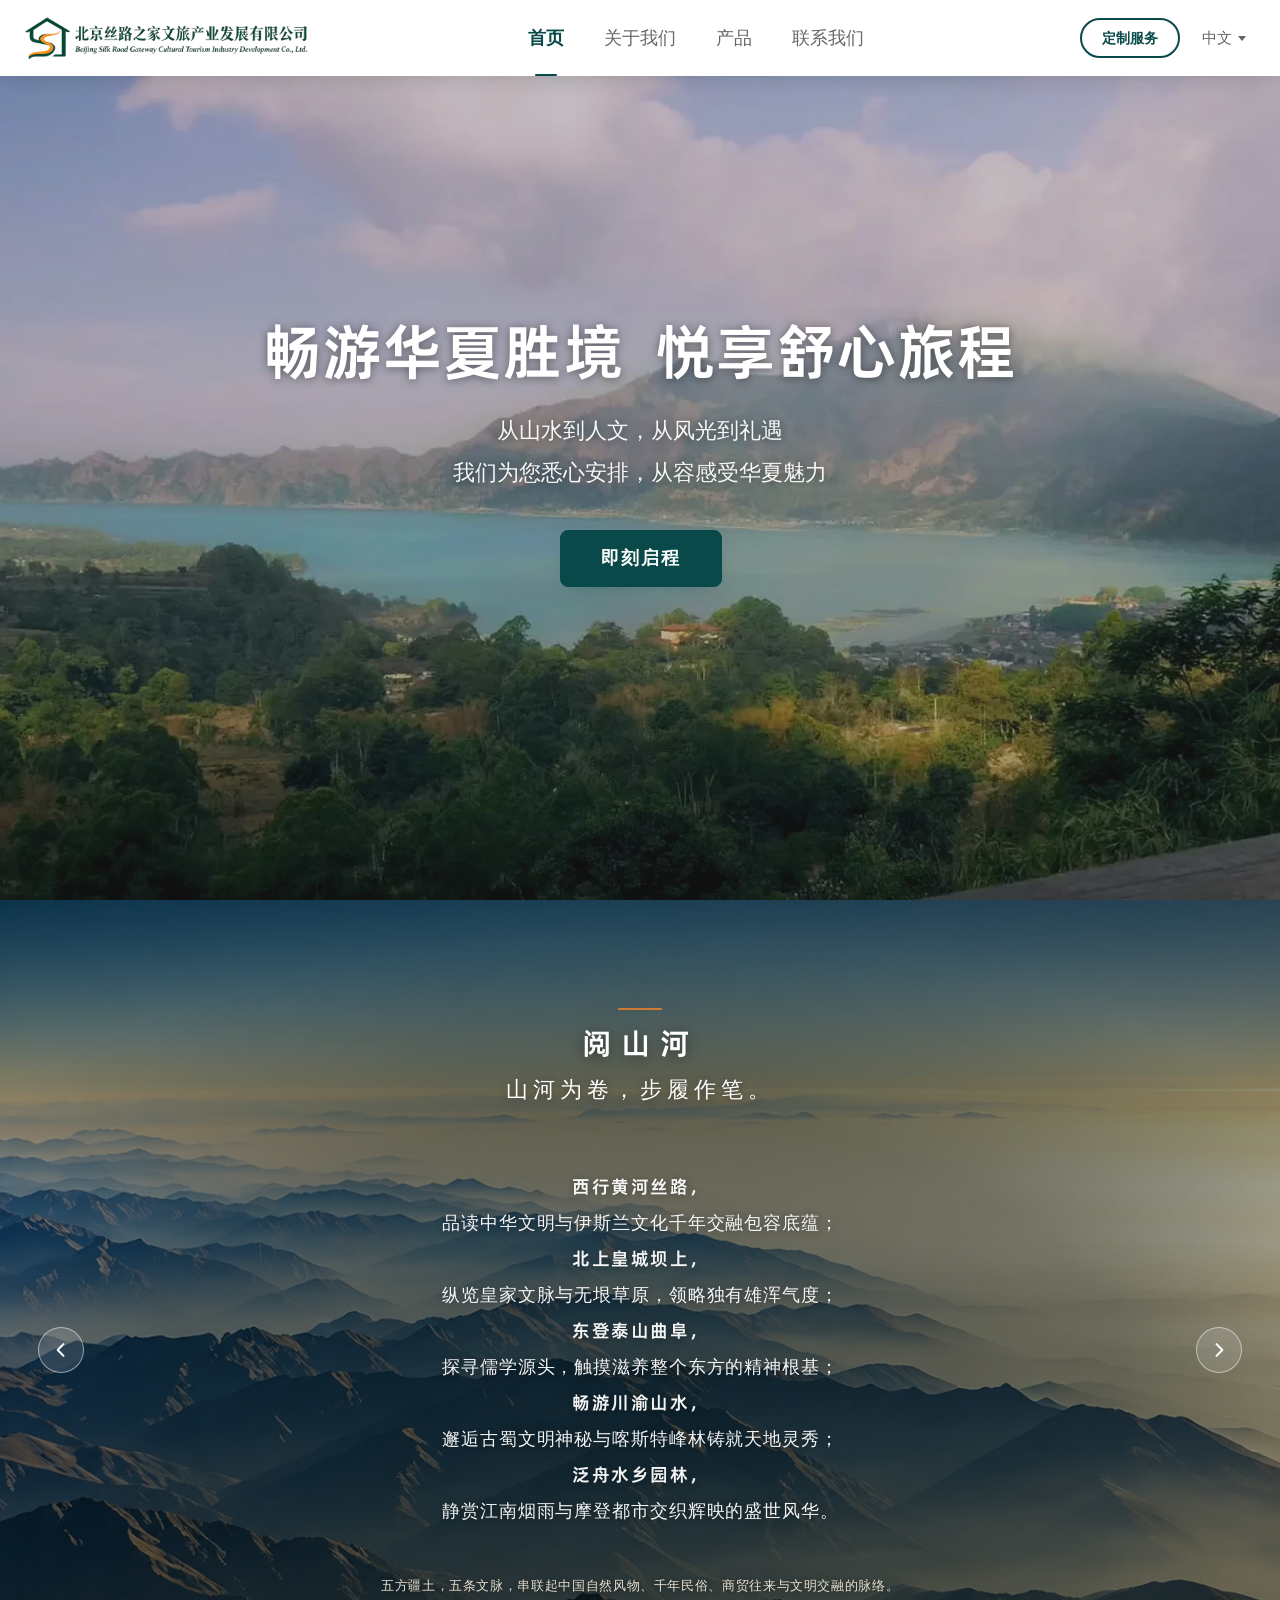
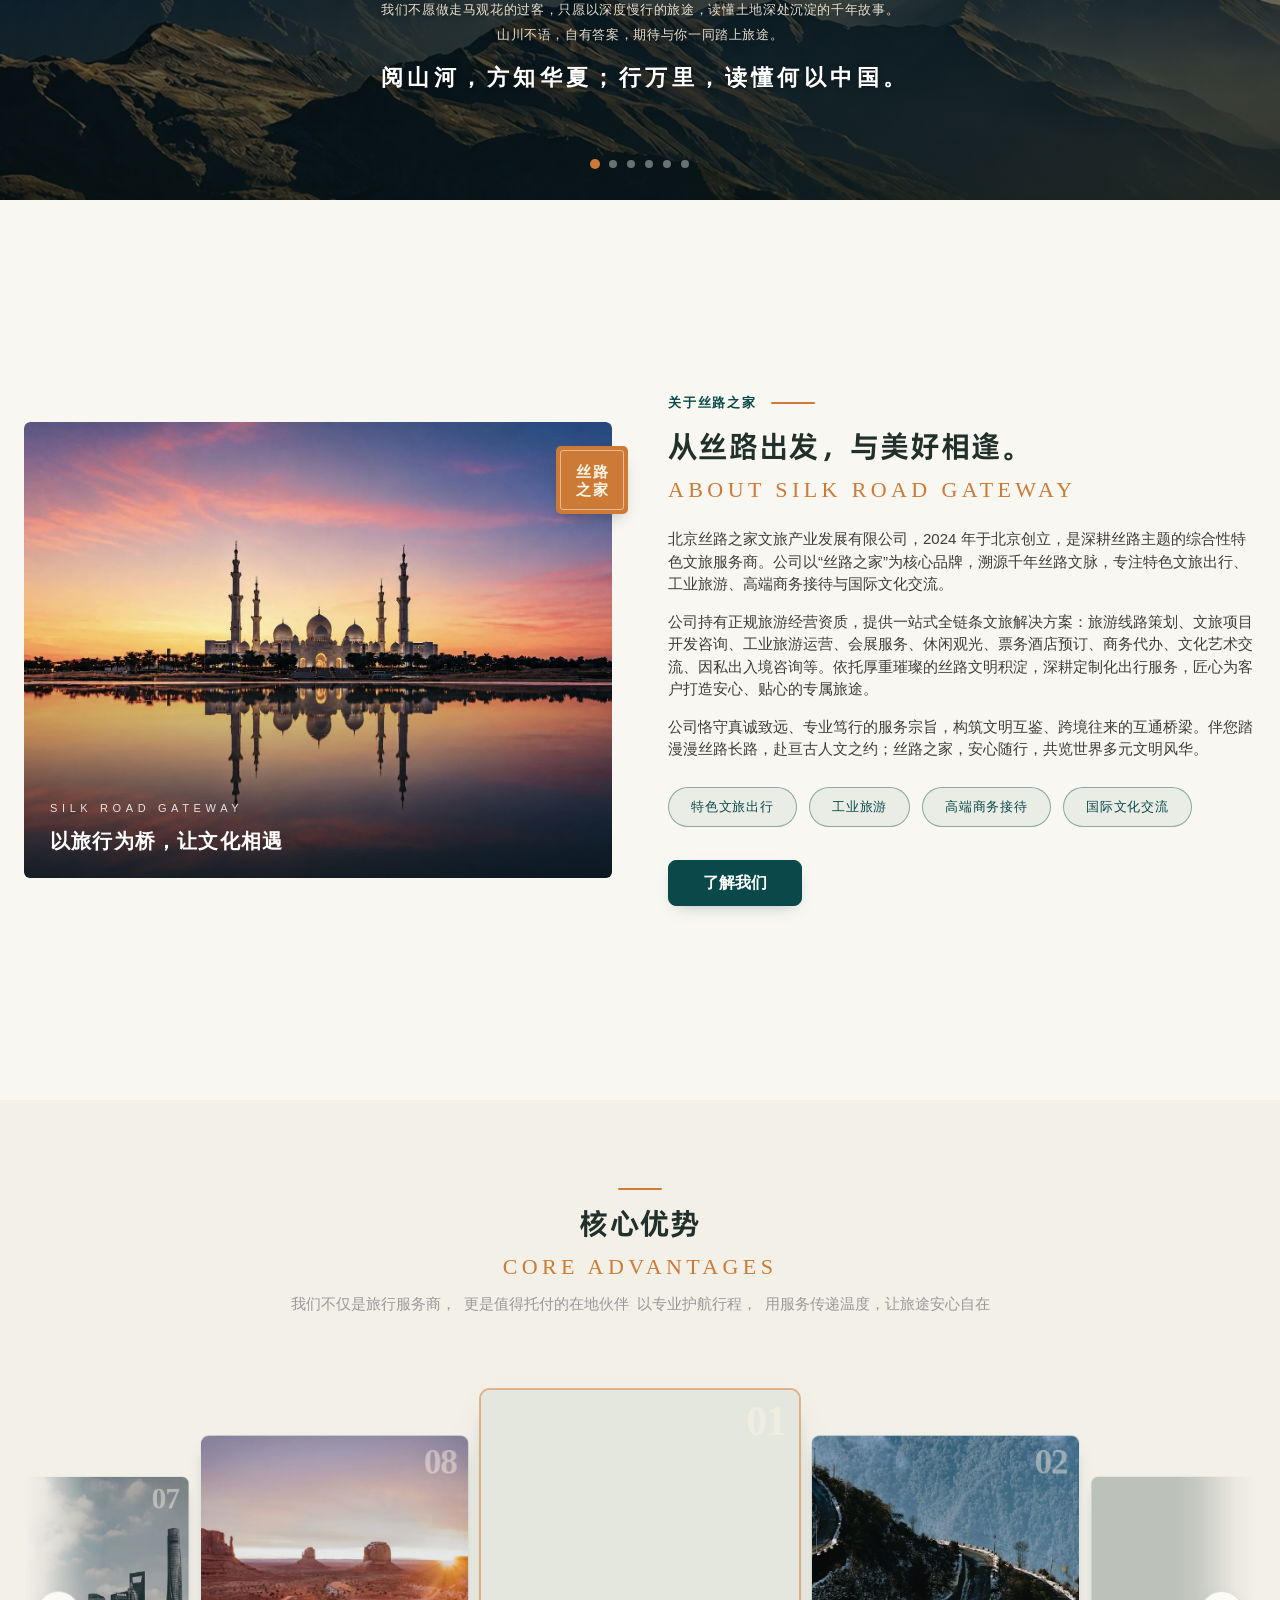
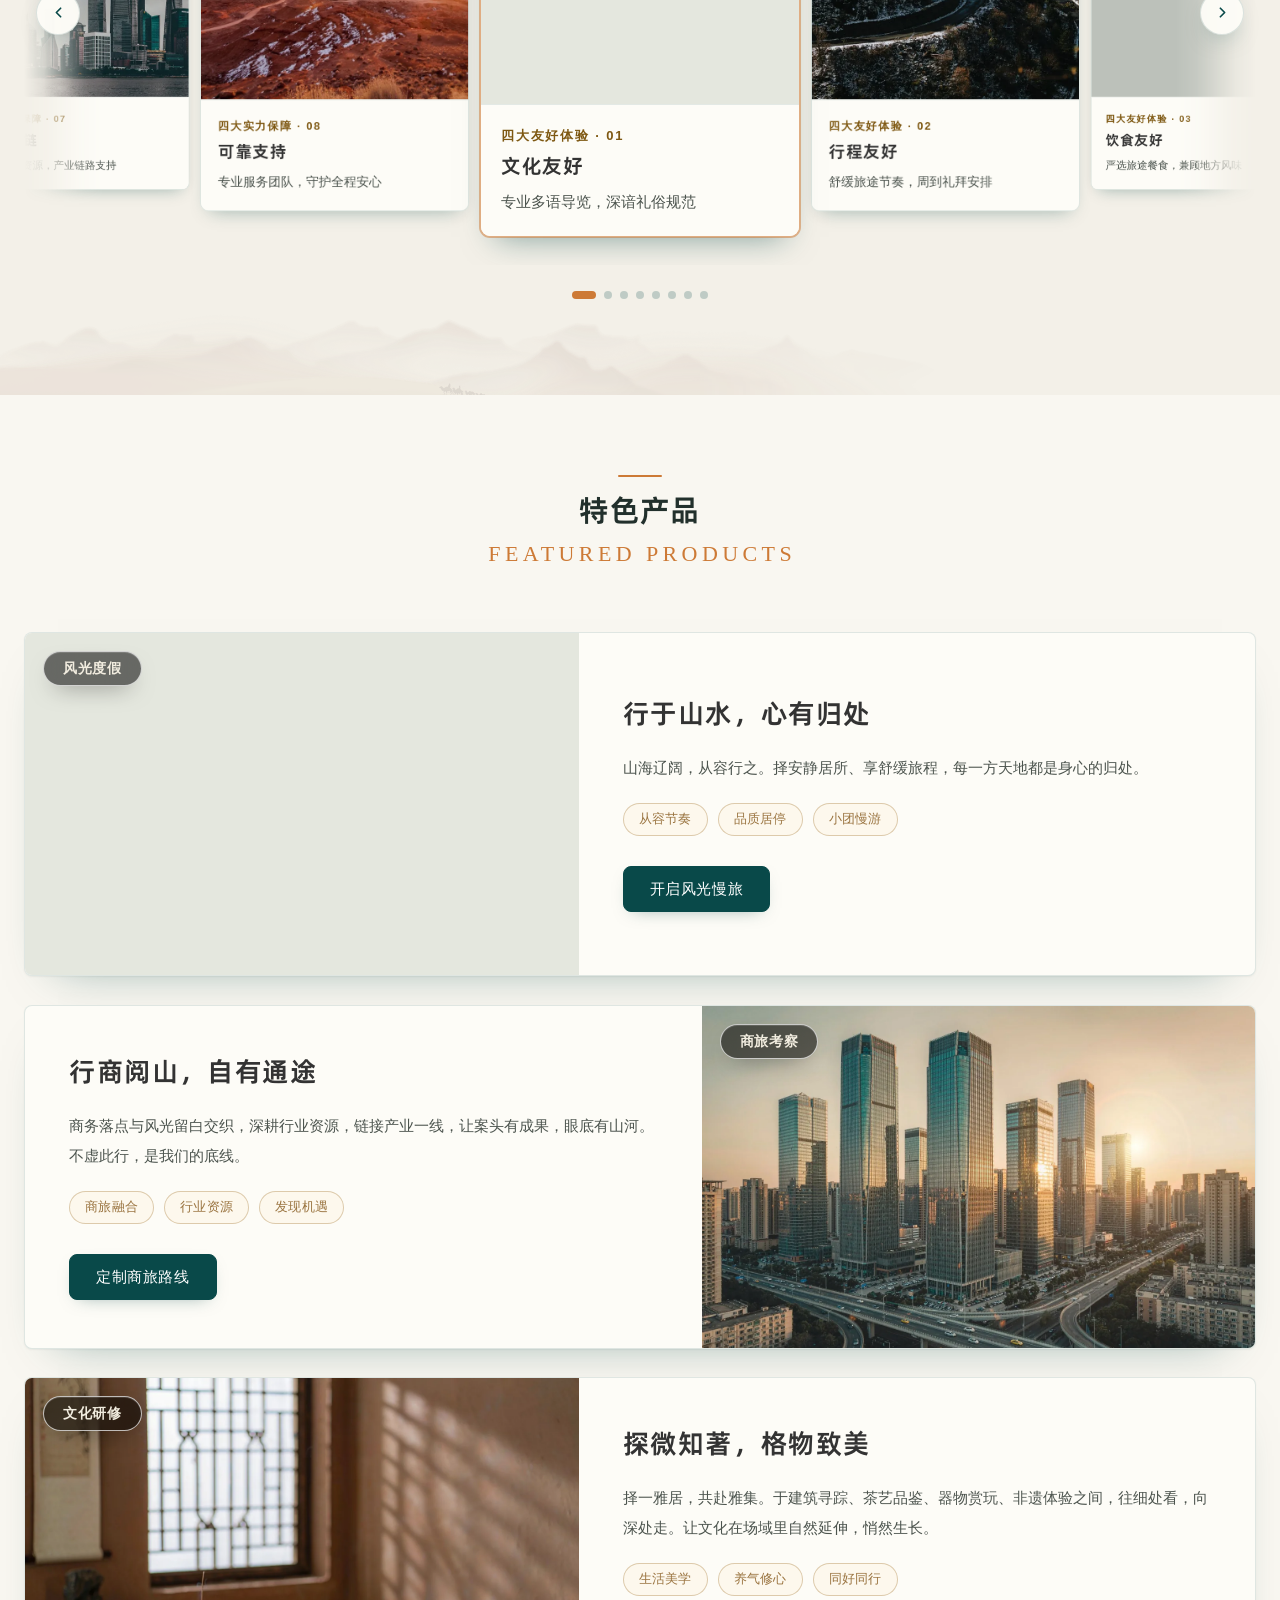
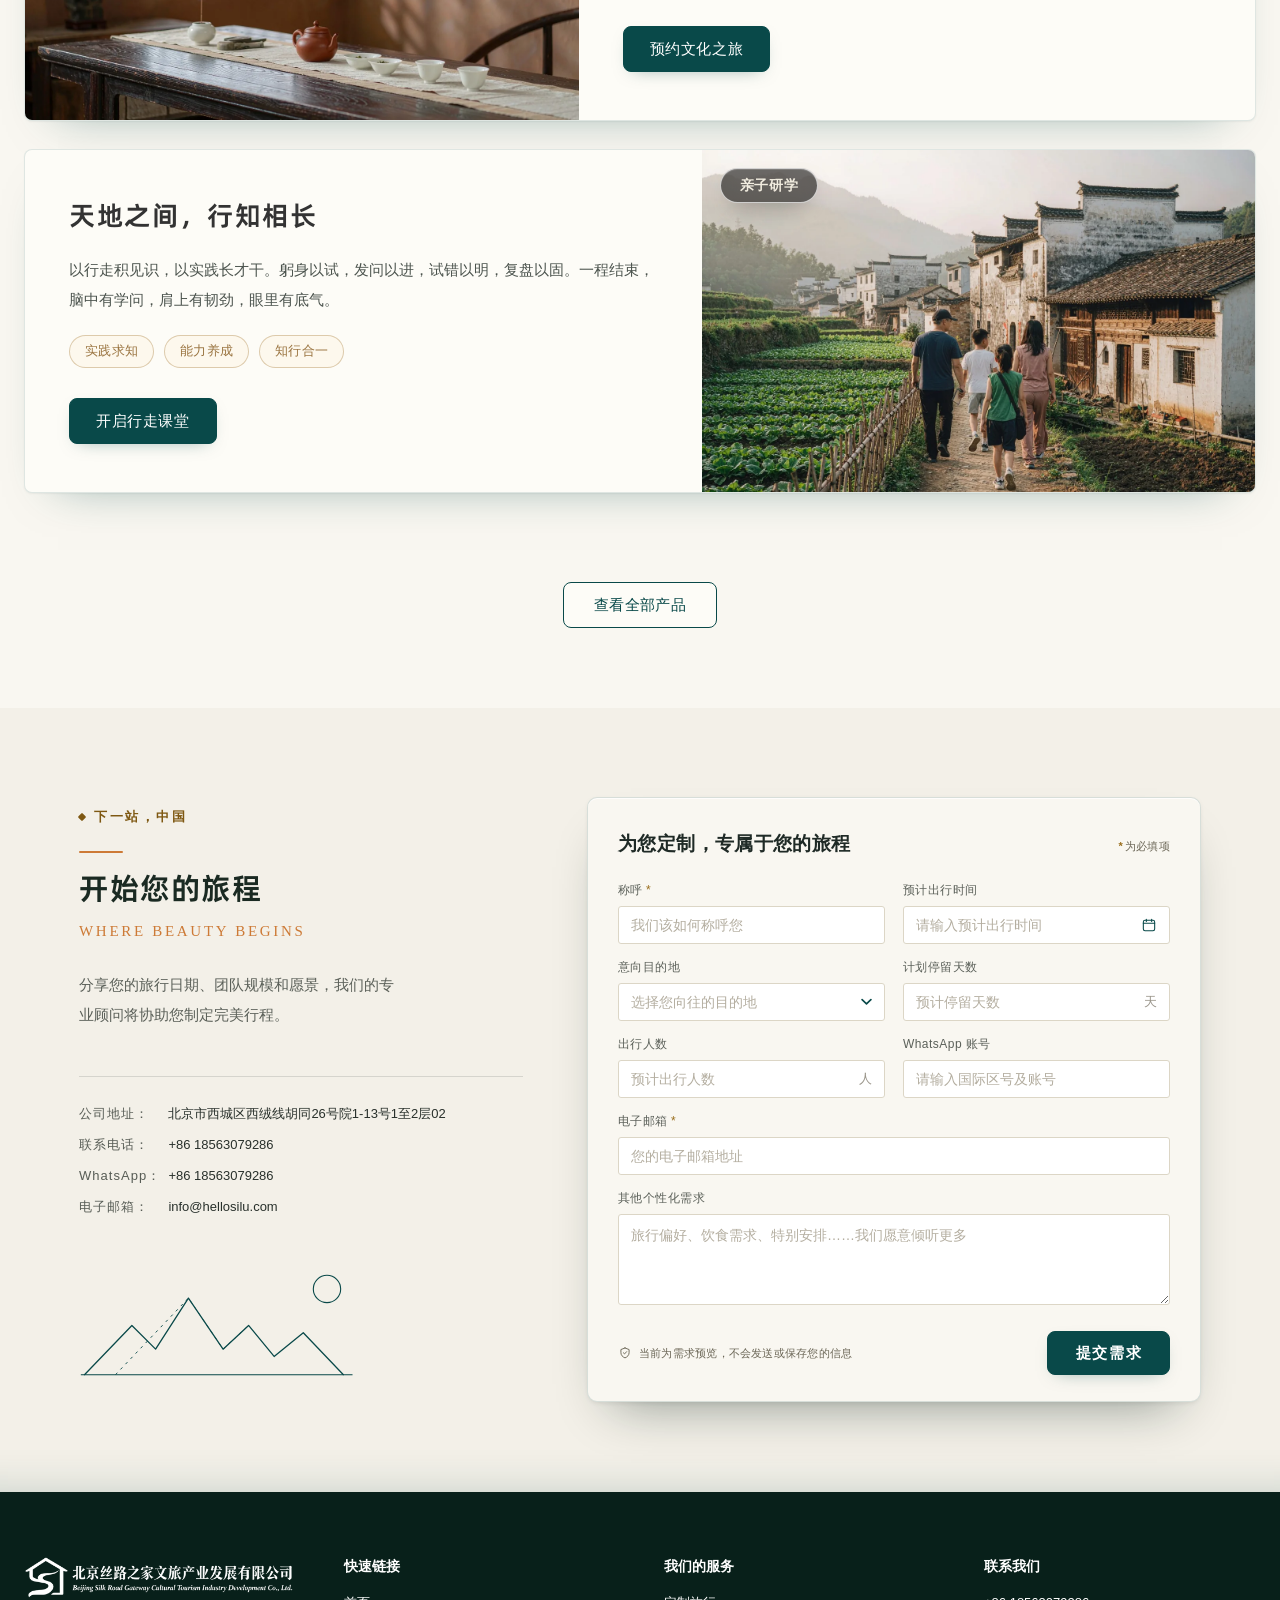
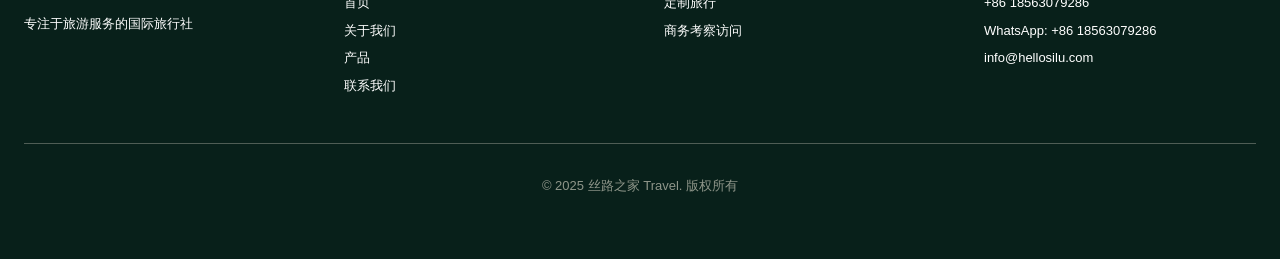
==== commit ef99b0c4: "首页·阅山河结语：手机端在「；」后受控断行（拆两段 span，桌面端仍单行两端对齐）" ====
--- a/index.html
+++ b/index.html
@@ -379,6 +379,10 @@
   #yueshanhe .ysh-v{font-size:.9375rem; line-height:1.75}
   #yueshanhe .ysh-close p{font-size:.8125rem; line-height:1.75}
   #yueshanhe .ysh-close .ysh-punch{font-size:1.15rem; margin-top:8px}
+  /* 结语拆成两段（ysh-punch1 / ysh-punch2）：桌面端两个 span 首尾相接仍是一行，
+     两端对齐不受影响；手机端第二段转 block，强制在「；」后断行，
+     避免浏览器在「行万里，读懂何以中国」句中随机折断 */
+  #yueshanhe .ysh-close .ysh-punch-l2{display:block}
   #yueshanhe .ysh-dots{margin-top:18px; padding-top:0}
 }
 /* 英文手机端：字号同样提至整站规范下限，拉丁折行多仅比中文小半档 */
@@ -1525,7 +1529,7 @@
         <p data-i18n="ysh.c1">五方疆土，五条文脉，串联起中国自然风物、千年民俗、商贸往来与文明交融的脉络。</p>
         <p class="ysh-just" data-i18n="ysh.c2">我们不愿做走马观花的过客，只愿以深度慢行的旅途，读懂土地深处沉淀的千年故事。</p>
         <p data-i18n="ysh.c3">山川不语，自有答案，期待与你一同踏上旅途。</p>
-        <p class="ysh-punch" data-i18n="ysh.punch">阅山河，方知华夏；行万里，读懂何以中国。</p>
+        <p class="ysh-punch"><span data-i18n="ysh.punch1">阅山河，方知华夏；</span><span class="ysh-punch-l2" data-i18n="ysh.punch2">行万里，读懂何以中国。</span></p>
       </div>
       <div class="ysh-dots" id="yshDots" role="group" aria-label="阅山河轮播导航"></div>
     </div>
@@ -2056,7 +2060,7 @@
        "ysh.c1":"五方疆土，五条文脉，串联起中国自然风物、千年民俗、商贸往来与文明交融的脉络。",
        "ysh.c2":"我们不愿做走马观花的过客，只愿以深度慢行的旅途，读懂土地深处沉淀的千年故事。",
        "ysh.c3":"山川不语，自有答案，期待与你一同踏上旅途。",
-       "ysh.punch":"阅山河，方知华夏；行万里，读懂何以中国。",
+       "ysh.punch1":"阅山河，方知华夏；","ysh.punch2":"行万里，读懂何以中国。",
        "products.title":"特色产品","products.all":"查看全部产品",
        "contact.info":"联系方式","contact.addr":"公司地址：","contact.phone":"联系电话：","contact.wa":"WhatsApp：","contact.email":"电子邮箱：",
        "contact.next":"下一站，中国",
@@ -2080,7 +2084,7 @@
        "ysh.c1":"Five regions, five cultural arteries — threading together China's natural wonders, millennium-old folkways, trade and the mingling of civilisations.",
        "ysh.c2":"We would rather not be hurried sightseers; we travel deep and slow, reading the stories a thousand years have settled into the land.",
        "ysh.c3":"Mountains and rivers speak no words, yet hold their own answers — we look forward to journeying with you.",
-       "ysh.punch":"Read the mountains and rivers, and you come to know China; walk ten thousand miles, and you understand what makes it China.",
+       "ysh.punch1":"Read the mountains and rivers, and you come to know China;","ysh.punch2":" walk ten thousand miles, and you understand what makes it China.",
        "products.title":"Featured Products","products.all":"View All Products",
        "contact.info":"Contact Information","contact.addr":"Address:","contact.phone":"Phone:","contact.wa":"WhatsApp:","contact.email":"Email:",
        "contact.next":"Next Stop, China",
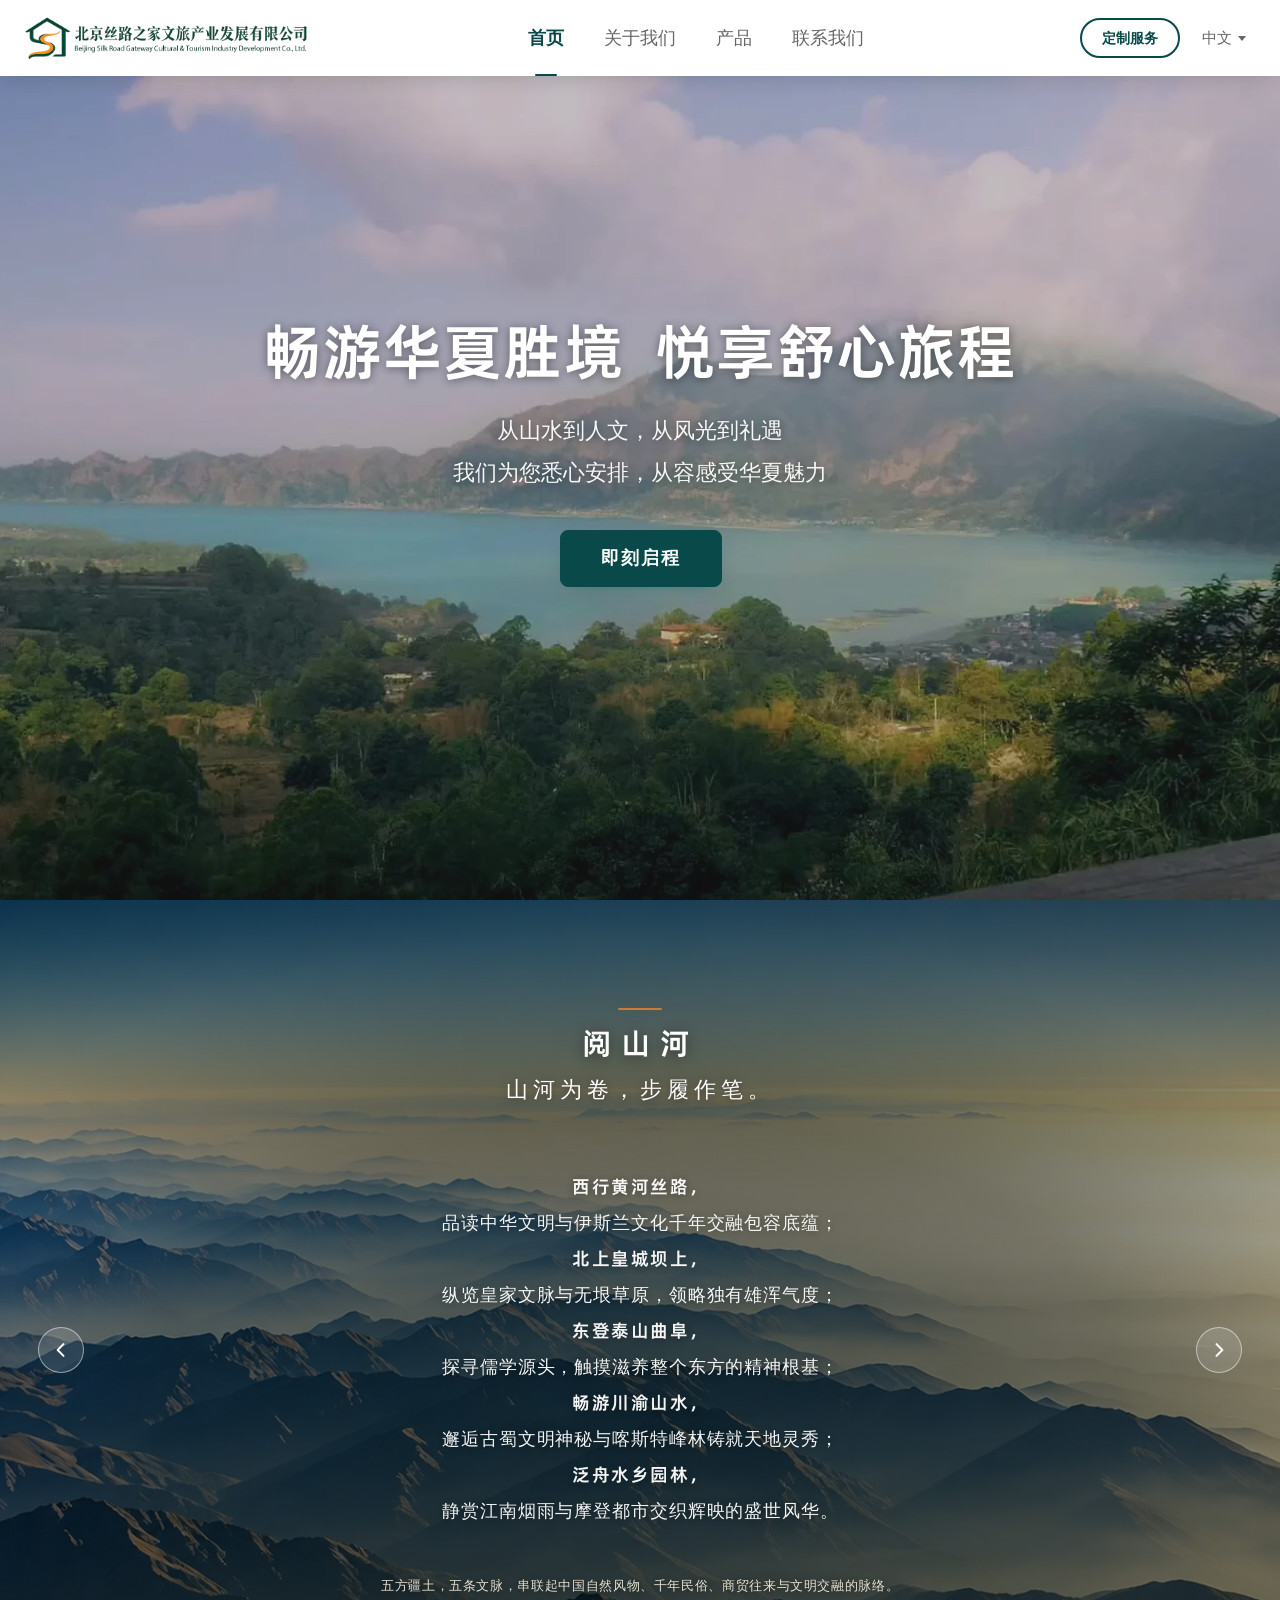
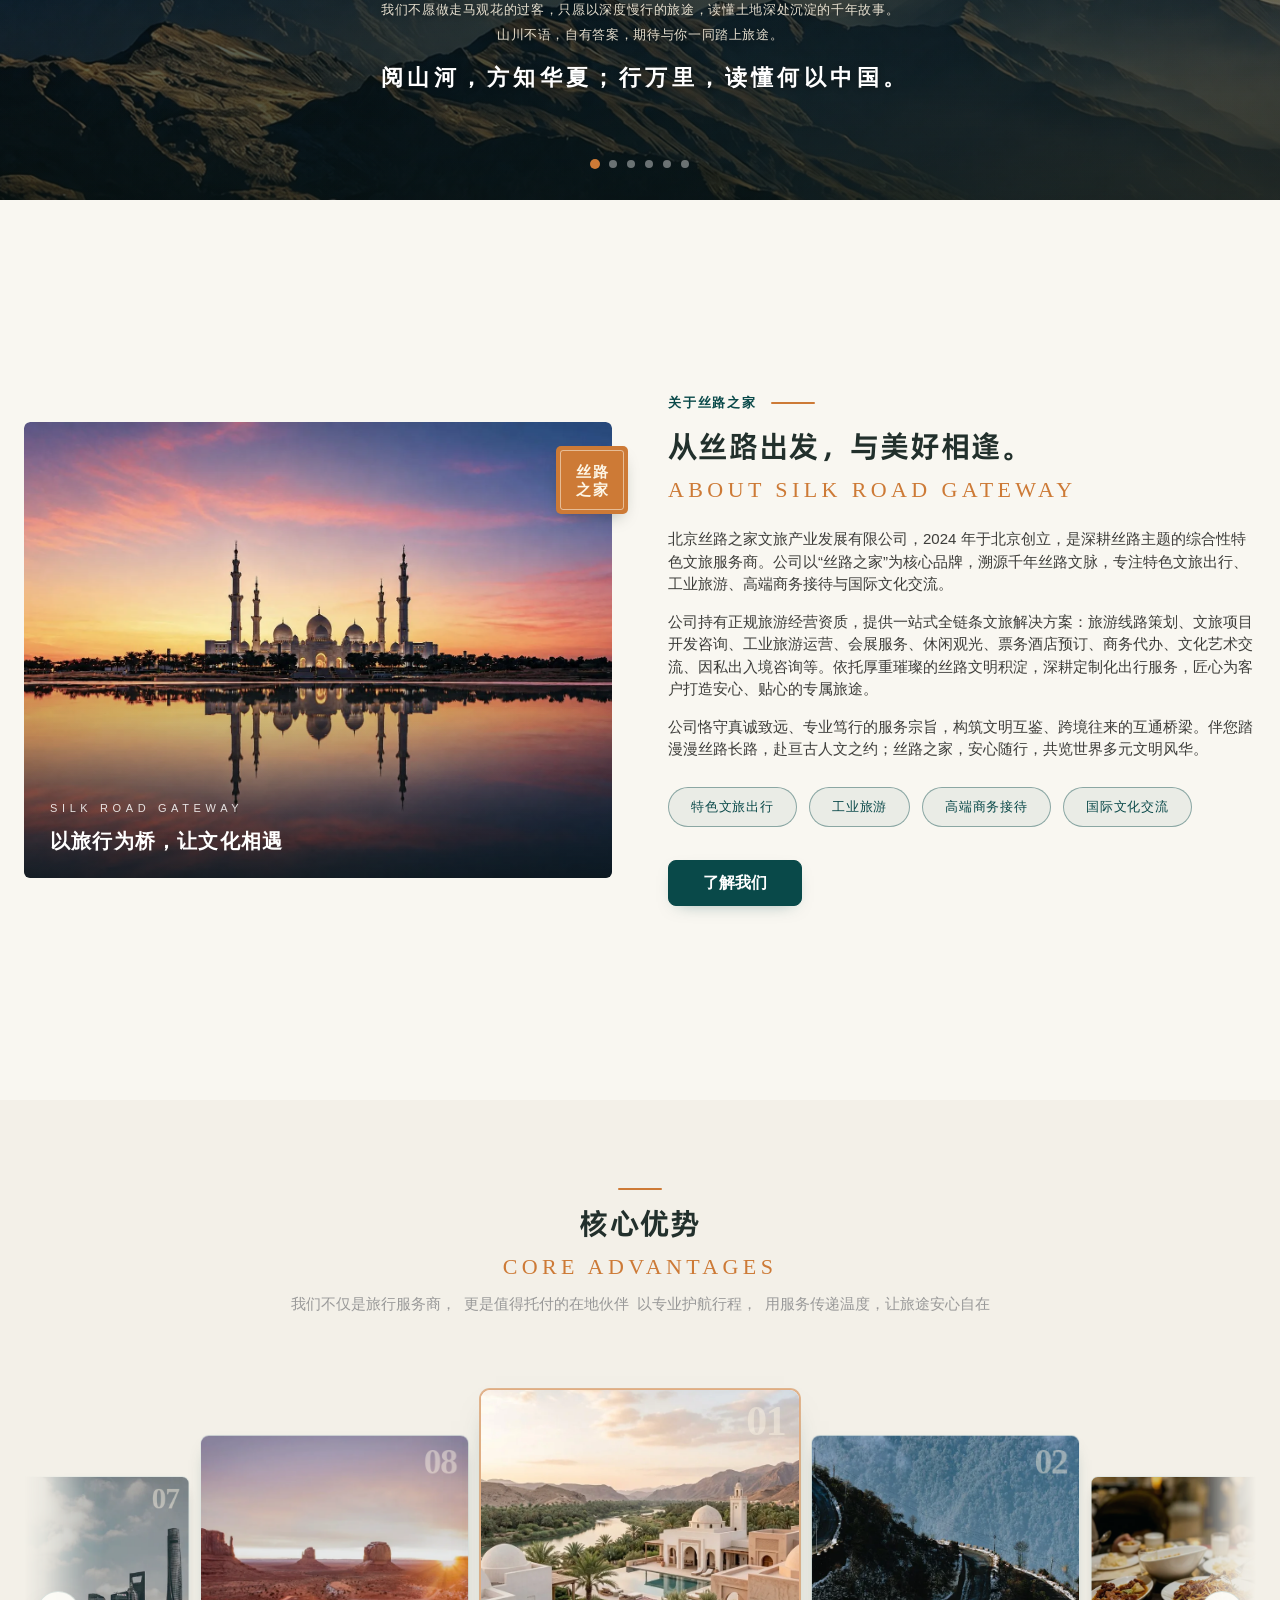
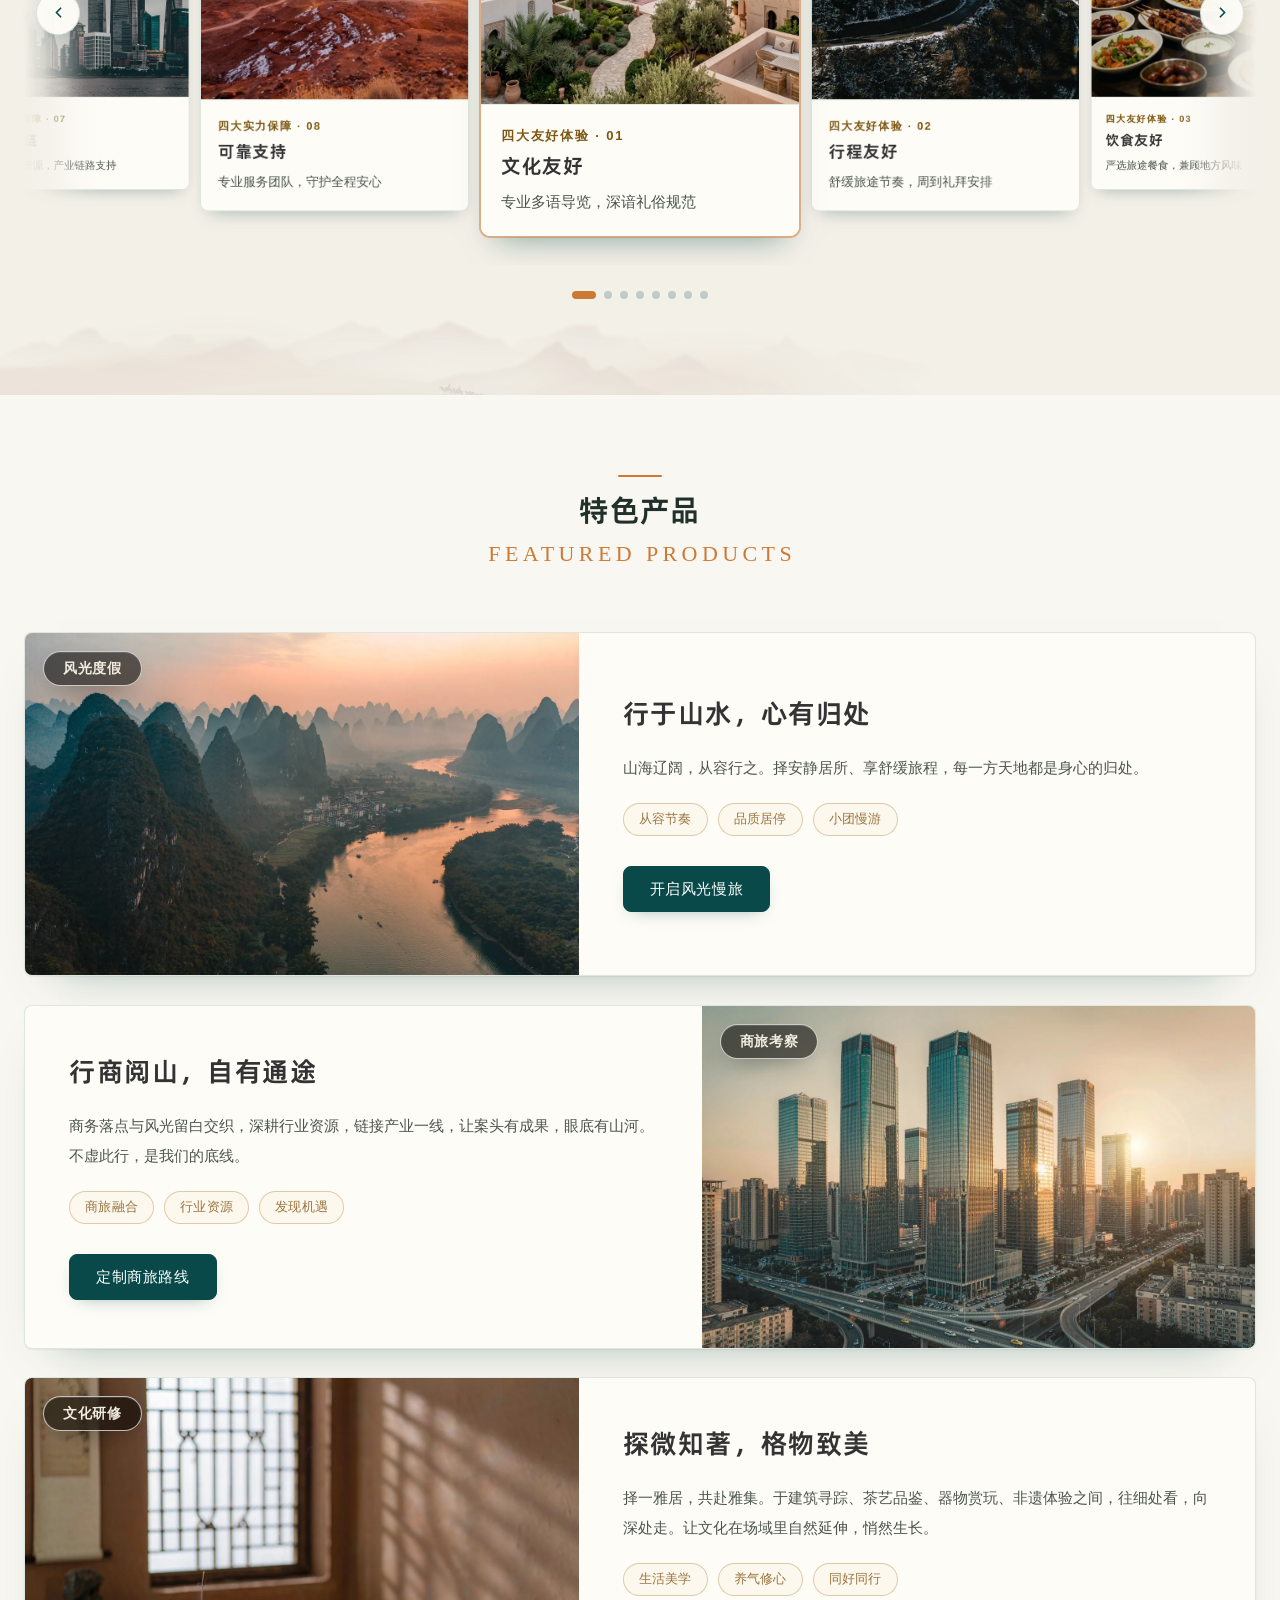
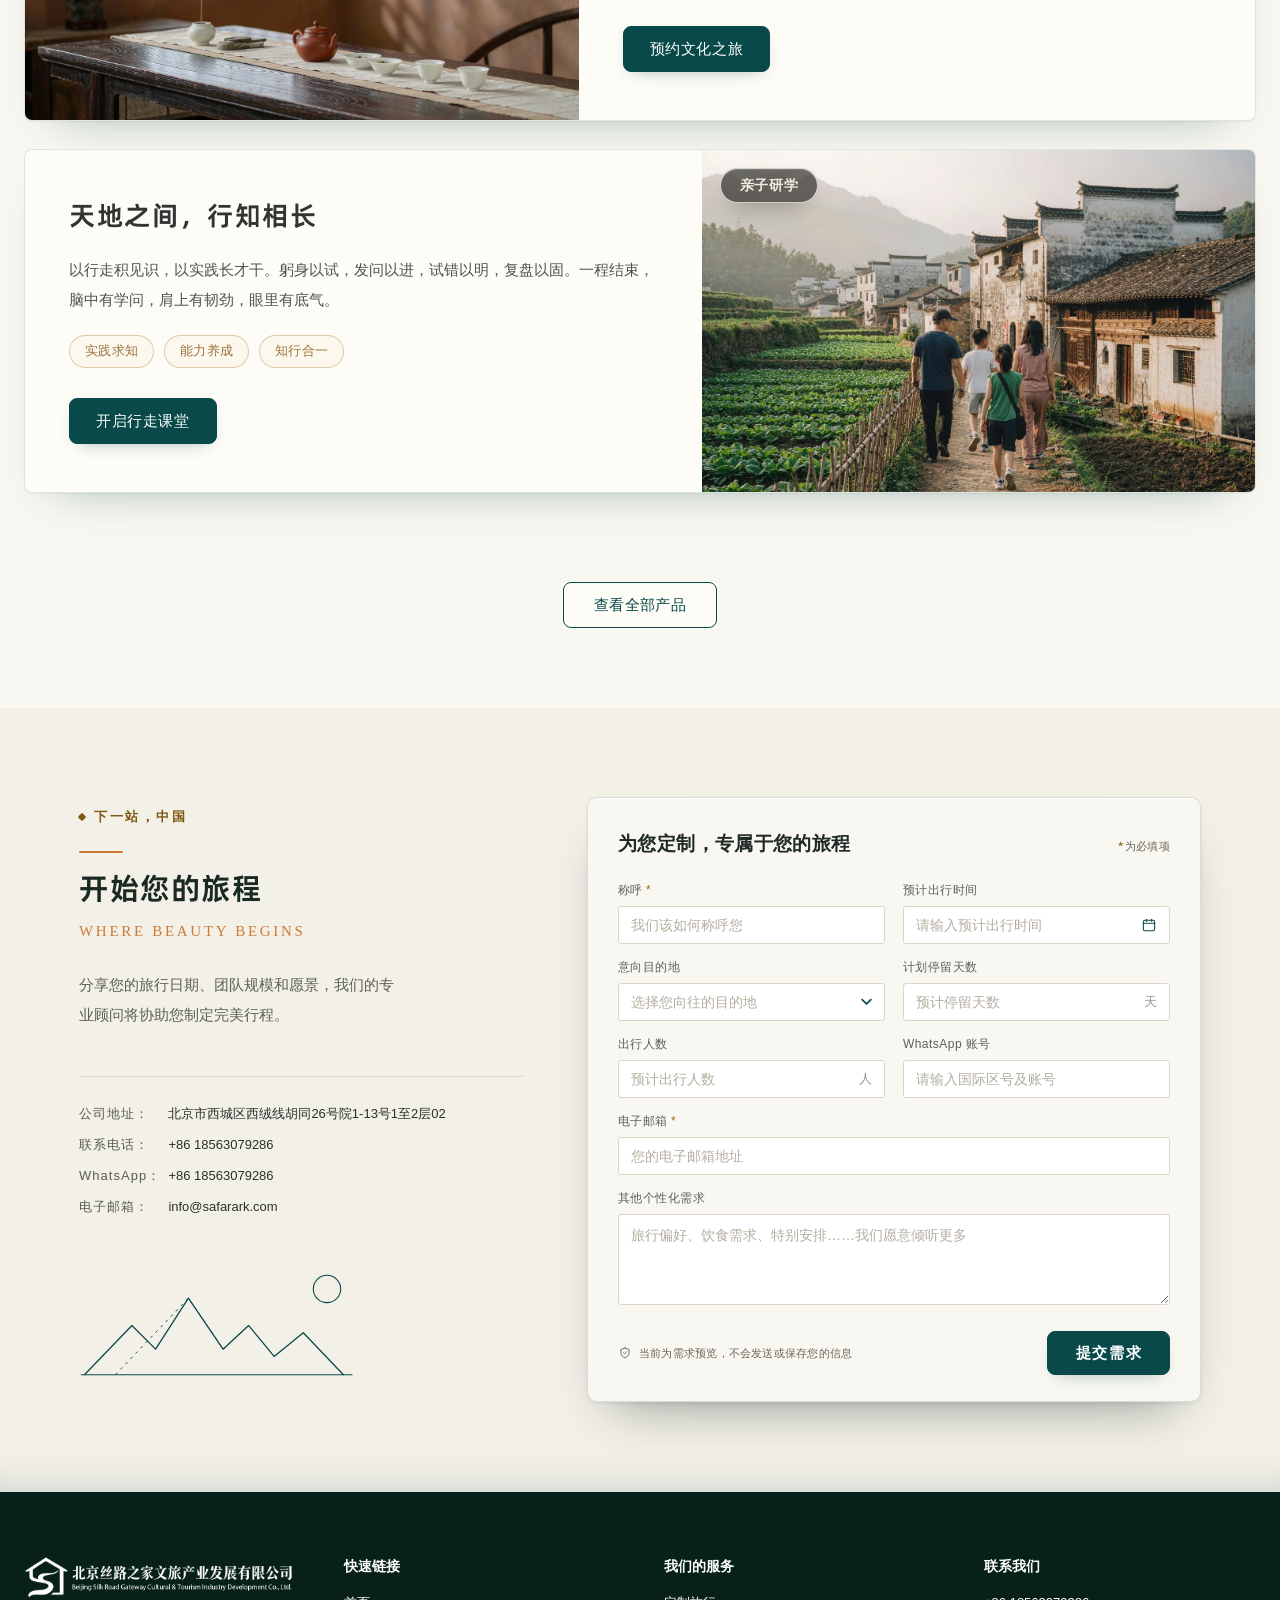
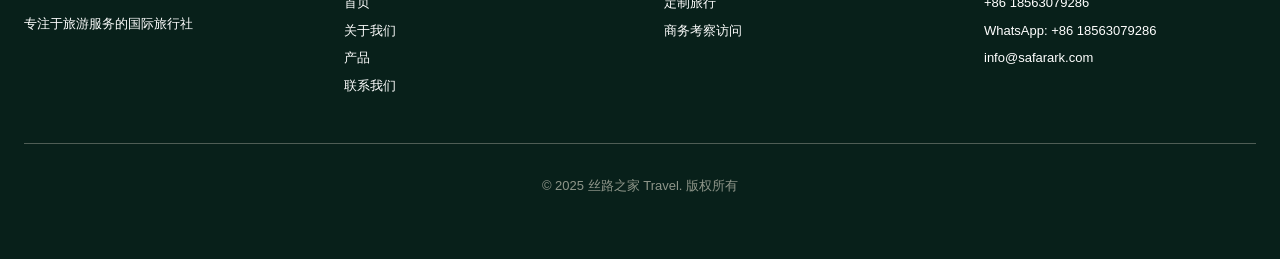
==== commit 96f57946: "英文站文案按终稿文档全量替换 - 5 个页面 + products.js：分类名/产品卡/关于/优势/表单/详情页标签英文按《文旅官网EN_CN-final.docx》 - 邮箱全站统一为 info@" ====
--- a/index.html
+++ b/index.html
@@ -1648,7 +1648,7 @@
             <li><span class="ct-info-key" data-i18n="contact.addr">公司地址：</span><span class="ct-info-val" id="ctAddr">北京市西城区西绒线胡同26号院1-13号1至2层02</span></li>
             <li><span class="ct-info-key" data-i18n="contact.phone">联系电话：</span><span class="ct-info-val" id="ctPhone">+86 18563079286</span></li>
             <li><span class="ct-info-key" data-i18n="contact.wa">WhatsApp：</span><span class="ct-info-val" id="ctWa">+86 18563079286</span></li>
-            <li><span class="ct-info-key" data-i18n="contact.email">电子邮箱：</span><span class="ct-info-val" id="ctEmail">info@hellosilu.com</span></li>
+            <li><span class="ct-info-key" data-i18n="contact.email">电子邮箱：</span><span class="ct-info-val" id="ctEmail">info@safarark.com</span></li>
           </ul>
         </div>
 
@@ -1807,7 +1807,7 @@
           <div class="space-y-2 text-sm">
             <p>+86 18563079286</p>
             <p>WhatsApp: +86 18563079286</p>
-            <p>info@hellosilu.com</p>
+            <p>info@safarark.com</p>
           </div>
         </div>
 
@@ -1973,81 +1973,81 @@
      不按分类筛选 —— 每条都有自己的标签、文案与 CTA */
   featured:[
     {id:1, cat:"scenic",
-     tag:"风光度假",tag_en:"Scenic Retreat",tagUpp:"SCENIC RETREAT",
-     title:"行于山水，心有归处",title_en:"Where Mountains Hold the Mind",
+     tag:"风光度假",tag_en:"Scenic Holidays",tagUpp:"SCENIC HOLIDAYS",
+     title:"行于山水，心有归处",title_en:"Wander through mountains and rivers, and find where your heart belongs",
      desc:"山海辽阔，从容行之。择安静居所、享舒缓旅程，每一方天地都是身心的归处。",
-     desc_en:"Vast mountains and open seas, travelled at an easy pace. Quiet lodgings and unhurried days — every corner of the world becomes a place to come home to.",
+     desc_en:"Vast mountains and seas, explored at an easy pace. Choose a tranquil stay and enjoy an unhurried journey—every landscape becomes a home for body and soul.",
      tags:["从容节奏","品质居停","小团慢游"],
-     tags_en:["Easy Pace","Quality Stays","Small Groups"],
-     cta:"开启风光慢旅",cta_en:"Start a Scenic Journey",
+     tags_en:["Relaxed Pace","Quality Stays","Small-Group Slow Travel"],
+     cta:"开启风光慢旅",cta_en:"Start a Slow Scenic Journey",
      image:"./site-source/images/featured-scenic.webp"},
     {id:2, cat:"business",
-     tag:"商旅考察",tag_en:"Business Journey",tagUpp:"BUSINESS JOURNEY",
-     title:"行商阅山，自有通途",title_en:"Trade Routes, Mountain Views",
+     tag:"商旅考察",tag_en:"Business Study Tours",tagUpp:"BUSINESS STUDY TOURS",
+     title:"行商阅山，自有通途",title_en:"Do business, see the mountains—every path leads somewhere",
      desc:"商务落点与风光留白交织，深耕行业资源，链接产业一线，让案头有成果，眼底有山河。不虚此行，是我们的底线。",
-     desc_en:"Business calls interwoven with open horizons: deep industry resources and direct links to the front line. Results on the desk, mountains in view — a trip worth taking is our baseline.",
+     desc_en:"Business engagements interwoven with scenic breathing space. We tap deep into industry resources and connect you with the front line of industry, so you return with results on your desk and landscapes in your eyes. Making every trip worthwhile is our bottom line.",
      tags:["商旅融合","行业资源","发现机遇"],
-     tags_en:["Business & Travel","Industry Access","New Opportunities"],
-     cta:"定制商旅路线",cta_en:"Plan a Business Route",
+     tags_en:["Business Meets Travel","Industry Resources","Discover Opportunities"],
+     cta:"定制商旅路线",cta_en:"Customize a Business Travel Route",
      image:"./site-source/images/featured-business.webp"},
     {id:3, cat:"culture",
-     tag:"文化研修",tag_en:"Cultural Study",tagUpp:"CULTURAL STUDY",
-     title:"探微知著，格物致美",title_en:"Reading Detail, Meeting Beauty",
+     tag:"文化研修",tag_en:"Cultural Retreats",tagUpp:"CULTURAL RETREATS",
+     title:"探微知著，格物致美",title_en:"Observe the small to understand the great; explore things to discover beauty",
      desc:"择一雅居，共赴雅集。于建筑寻踪、茶艺品鉴、器物赏玩、非遗体验之间，往细处看，向深处走。让文化在场域里自然延伸，悄然生长。",
-     desc_en:"A refined residence, a gathering of kindred spirits. Architecture walks, tea tastings, objects and living heritage — look closer, go deeper, and let culture grow quietly where it stands.",
+     desc_en:"Choose an elegant retreat and join a gathering of kindred spirits. Trace architectural heritage, savor tea, appreciate fine crafts and experience intangible cultural heritage—look closer and go deeper, letting culture unfold and grow naturally in its own setting.",
      tags:["生活美学","养气修心","同好同行"],
-     tags_en:["Living Aesthetics","Cultivation","Kindred Company"],
+     tags_en:["Art of Living","Nurturing Body and Mind","Travel with Like-Minded Friends"],
      cta:"预约文化之旅",cta_en:"Book a Cultural Journey",
      image:"./site-source/images/featured-culture.webp"},
     {id:4, cat:"family",
-     tag:"亲子研学",tag_en:"Family Study Tour",tagUpp:"FAMILY STUDY TOUR",
-     title:"天地之间，行知相长",title_en:"Learning in the Open",
+     tag:"亲子研学",tag_en:"Family Study Trips",tagUpp:"FAMILY STUDY TRIPS",
+     title:"天地之间，行知相长",title_en:"Between heaven and earth, learning and doing grow together",
      desc:"以行走积见识，以实践长才干。躬身以试，发问以进，试错以明，复盘以固。一程结束，脑中有学问，肩上有韧劲，眼里有底气。",
-     desc_en:"Insight gathered by walking, capability built by doing. Try, ask, adjust, review — and come home with knowledge in mind, resilience in the shoulders, confidence in the eyes.",
+     desc_en:"Gain knowledge by traveling and build skills through practice: learn by trying, progress by asking, understand through mistakes, and consolidate by reflecting. By the end of the trip, come away with knowledge in minds, resilience on shoulders and confidence in eyes.",
      tags:["实践求知","能力养成","知行合一"],
-     tags_en:["Learning by Doing","Capability","Knowledge in Action"],
-     cta:"开启行走课堂",cta_en:"Open the Outdoor Classroom",
+     tags_en:["Learning by Doing","Building Abilities","Uniting Knowledge and Action"],
+     cta:"开启行走课堂",cta_en:"Open the Walking Classroom",
      image:"./site-source/images/featured-family.webp"}
   ],
   about_us:{
-    title:"关于丝路之家",title_en:"About Silk Road Gateway",
-    slogan:"从丝路出发，与美好相逢。",slogan_en:"From the Silk Road, meet the beautiful.",
+    title:"关于丝路之家",title_en:"About Us",
+    slogan:"从丝路出发，与美好相逢。",slogan_en:"Set out from the Silk Road and meet the beautiful",
     content:"<p>北京丝路之家文旅产业发展有限公司，2024 年于北京创立，是深耕丝路主题的综合性特色文旅服务商。公司以“丝路之家”为核心品牌，溯源千年丝路文脉，专注特色文旅出行、工业旅游、高端商务接待与国际文化交流。</p><p>公司持有正规旅游经营资质，提供一站式全链条文旅解决方案：旅游线路策划、文旅项目开发咨询、工业旅游运营、会展服务、休闲观光、票务酒店预订、商务代办、文化艺术交流、因私出入境咨询等。依托厚重璀璨的丝路文明积淀，深耕定制化出行服务，匠心为客户打造安心、贴心的专属旅途。</p><p>公司恪守真诚致远、专业笃行的服务宗旨，构筑文明互鉴、跨境往来的互通桥梁。伴您踏漫漫丝路长路，赴亘古人文之约；丝路之家，安心随行，共览世界多元文明风华。</p>",
-    content_en:"<p>Beijing Silk Road Gateway Cultural Tourism Industry Development Co., Ltd., founded in Beijing in 2024, is a comprehensive cultural tourism service provider dedicated to the Silk Road theme. With “Silk Road Gateway” as its core brand, we trace the millennia-old heritage of the Silk Road and specialize in distinctive cultural travel, industrial tourism, high-end business reception, and international cultural exchange.</p><p>Holding formal tourism operation qualifications, we offer one-stop, full-chain cultural tourism solutions: travel route planning, cultural tourism project development consulting, industrial tourism operations, exhibition and convention services, leisure sightseeing, ticketing and hotel booking, business agency services, cultural and artistic exchange, and outbound &amp; entry travel consulting. Drawing on the splendid legacy of Silk Road civilization, we deepen customized travel services, crafting safe and attentive journeys for every client.</p><p>Upholding the service tenet of sincerity reaching far and professionalism with dedication, we build a bridge for mutual learning among civilizations and cross-border exchange. Journey with us along the long Silk Road to an age-old rendezvous with culture — Silk Road Gateway, traveling with you at ease, to behold together the diverse splendor of the world's civilizations.</p>",
+    content_en:"<p>Founded in Beijing in 2024, Beijing Silk Road Gateway Cultural &amp; Tourism Industry Development Co., Ltd. is a comprehensive, specialized cultural tourism provider dedicated to the Silk Road theme. Under its core brand, “Silk Road Gateway”, the company traces the cultural heritage of the millennia-old Silk Road and focuses on specialized cultural travel, industrial tourism, high-end business hospitality and international cultural exchange.</p><p>Holding formal travel agency qualifications, the company provides one-stop, end-to-end cultural tourism solutions, including tour route planning, consulting on cultural tourism project development, industrial tourism operations, conference and exhibition services, leisure sightseeing, ticketing and hotel booking, business agency services, cultural and art exchange, and consultation on private outbound and inbound travel. Drawing on the rich legacy of Silk Road civilization, we specialize in tailor-made travel services and craft reassuring, personal and exclusive journeys for every client.</p><p>Guided by our commitment to sincerity and professionalism, we build bridges for mutual learning between civilizations and for cross-border exchange. Let us accompany you along the long Silk Road to meet its timeless cultures. With Silk Road Gateway by your side, travel with peace of mind and discover the splendor of the world’s diverse civilizations together.</p>",
     tags:["特色文旅出行","工业旅游","高端商务接待","国际文化交流"],
     tags_en:["Cultural Travel","Industrial Tourism","Business Reception","Cultural Exchange"],
-    media_cap:"以旅行为桥，让文化相遇",media_cap_en:"Bridging cultures through travel",
-    more:"了解我们",more_en:"About Us",
+    media_cap:"以旅行为桥，让文化相遇",media_cap_en:"Let travel be the bridge where cultures meet",
+    more:"了解我们",more_en:"Get to Know Us",
     image:"./site-source/images/about-hill.webp",
-    advantage_title:"核心优势",advantage_title_en:"Core Advantages",
+    advantage_title:"核心优势",advantage_title_en:"Our Strengths",
     advantage_sub:"我们不仅是旅行服务商，",
-    advantage_sub_en:"More than a travel service provider —",
+    advantage_sub_en:"We are more than a travel provider—",
     advantage_sub2:"更是值得托付的在地伙伴",
-    advantage_sub2_en:"your trusted local partner",
+    advantage_sub2_en:"we are a trusted local partner.",
     advantage_sub3:"以专业护航行程，",
-    advantage_sub3_en:"Professional escorting along the way —",
+    advantage_sub3_en:"We safeguard every itinerary with professional expertise",
     advantage_sub4:"用服务传递温度，让旅途安心自在",
-    advantage_sub4_en:"service with warmth, journeys at ease",
-    group1_title:"四大友好体验",group1_title_en:"Four Travel-Friendly Experiences",
-    group2_title:"四大实力保障",group2_title_en:"Four Strengths Behind Us",
+    advantage_sub4_en:"and bring warmth through our service, so that your journey is relaxed and worry-free.",
+    group1_title:"四大友好体验",group1_title_en:"Four Friendly Experiences",
+    group2_title:"四大实力保障",group2_title_en:"Four Pillars of Reliability",
     /* 每条优势配一张封面图（adv/ 下为 760px 见方、按卡片近正方比例预裁的优化版） */
     advantages:[
-      {g:1,img:"adv-01-culture.webp",  title:"文化友好",title_en:"Cultural",desc:"专业多语导览，深谙礼俗规范",desc_en:"Professional multilingual guides, well-versed in etiquette and customs"},
-      {g:1,img:"adv-02-itinerary.webp",title:"行程友好",title_en:"Itinerary",desc:"舒缓旅途节奏，周到礼拜安排",desc_en:"Relaxed travel pace with thoughtful prayer arrangements"},
-      {g:1,img:"adv-03-dining.webp",   title:"饮食友好",title_en:"Dining",desc:"严选旅途餐食，兼顾地方风味",desc_en:"Carefully selected meals balancing local flavors"},
-      {g:1,img:"adv-04-stay.webp",     title:"住宿友好",title_en:"Stay",desc:"精选品质居所，保障私密舒心",desc_en:"Quality accommodations ensuring privacy and comfort"},
-      {g:2,img:"adv-05-local.webp",    title:"本土深耕",title_en:"Local Roots",desc:"丰富在地资源，布局国内市场",desc_en:"Rich local resources with nationwide market presence"},
-      {g:2,img:"adv-06-tailor.webp",   title:"专属定制",title_en:"Tailor-Made",desc:"打造个性方案，解锁深度体验",desc_en:"Personalized plans unlocking in-depth experiences"},
-      {g:2,img:"adv-07-biz.webp",      title:"商旅全链",title_en:"Full Chain",desc:"对接商旅资源，产业链路支持",desc_en:"Business travel resources with full industry-chain support"},
-      {g:2,img:"adv-08-support.webp",  title:"可靠支持",title_en:"Reliable Support",desc:"专业服务团队，守护全程安心",desc_en:"Professional service team safeguarding peace of mind throughout"}
+      {g:1,img:"adv-01-culture.webp",  title:"文化友好",title_en:"Culture-Friendly",desc:"专业多语导览，深谙礼俗规范",desc_en:"Professional multilingual guiding, with a deep respect for customs and etiquette"},
+      {g:1,img:"adv-02-itinerary.webp",title:"行程友好",title_en:"Itinerary-Friendly",desc:"舒缓旅途节奏，周到礼拜安排",desc_en:"A relaxed travel pace, with thoughtful arrangements for prayer"},
+      {g:1,img:"adv-03-dining.webp",   title:"饮食友好",title_en:"Dining-Friendly",desc:"严选旅途餐食，兼顾地方风味",desc_en:"Carefully selected meals, with a taste of local flavors"},
+      {g:1,img:"adv-04-stay.webp",     title:"住宿友好",title_en:"Accommodation-Friendly",desc:"精选品质居所，保障私密舒心",desc_en:"Handpicked quality stays, ensuring privacy and comfort"},
+      {g:2,img:"adv-05-local.webp",    title:"本土深耕",title_en:"Deep Local Roots",desc:"丰富在地资源，布局国内市场",desc_en:"Rich local resources and a strong domestic network"},
+      {g:2,img:"adv-06-tailor.webp",   title:"专属定制",title_en:"Exclusive Customization",desc:"打造个性方案，解锁深度体验",desc_en:"Personalized plans that unlock in-depth experiences"},
+      {g:2,img:"adv-07-biz.webp",      title:"商旅全链",title_en:"Full-Chain Business Travel",desc:"对接商旅资源，产业链路支持",desc_en:"Connecting business travel resources with industry-chain support"},
+      {g:2,img:"adv-08-support.webp",  title:"可靠支持",title_en:"Reliable Support",desc:"专业服务团队，守护全程安心",desc_en:"A professional service team that ensures peace of mind throughout"}
     ]
   },
   contact_us:{
     title:"开始您的旅程",title_en:"Start Your Journey",
     desc:"分享您的旅行日期、团队规模和愿景，我们的专业顾问将协助您制定完美行程。",
-    desc_en:"Share your travel dates, team size and vision, and our professional consultants will help you plan the perfect trip.",
-    address:"北京市西城区西绒线胡同26号院1-13号1至2层02",address_en:"Unit 02, Floors 1-2, No. 1-13, Yard 26, Xirongxian Hutong, Xicheng District, Beijing",
-    phone:"+86 18563079286",email:"info@hellosilu.com"
+    desc_en:"Share your travel dates, group size and vision, and our professional consultants will help you create the perfect itinerary.",
+    address:"北京市西城区西绒线胡同26号院1-13号1至2层02",address_en:"Unit 02, Floors 1–2, Buildings 1–13, Courtyard No. 26, Xirongxian Hutong, Xicheng District, Beijing",
+    phone:"+86 18563079286",email:"info@safarark.com"
   }
 };
 
@@ -2076,23 +2076,23 @@
        "footer.slogan":"专注于旅游服务的国际旅行社","footer.links":"快速链接","footer.services":"我们的服务",
        "footer.s1":"定制旅行","footer.s2":"商务考察访问","footer.rights":"版权所有" },
   en:{ "nav.home":"Home","nav.products":"Products","nav.about":"About Us","nav.contact":"Contact","nav.tailor":"Tailor-made",
-       "banner.main":"Roam China's Splendid Landscapes\u00A0\u00A0Enjoy a Carefree Journey",
-       "banner.l3":"From nature to culture, from scenery to warm hospitality",
-       "banner.l4":"Every detail arranged for you, so you can take in China's charm at ease",
-       "banner.cta":"Set Off Now",
-       "ysh.title":"Reading Mountains & Rivers","ysh.sub":"With landscapes as our scroll and footsteps as our brush.",
-       "ysh.c1":"Five regions, five cultural arteries — threading together China's natural wonders, millennium-old folkways, trade and the mingling of civilisations.",
-       "ysh.c2":"We would rather not be hurried sightseers; we travel deep and slow, reading the stories a thousand years have settled into the land.",
-       "ysh.c3":"Mountains and rivers speak no words, yet hold their own answers — we look forward to journeying with you.",
-       "ysh.punch1":"Read the mountains and rivers, and you come to know China;","ysh.punch2":" walk ten thousand miles, and you understand what makes it China.",
+       "banner.main":"Explore China’s Wonders, Enjoy a Carefree Journey",
+       "banner.l3":"From landscapes to culture, from scenery to hospitality",
+       "banner.l4":"Every detail thoughtfully arranged, so you can discover the charm of China at your own pace",
+       "banner.cta":"Start Your Journey",
+       "ysh.title":"Reading the Mountains and Rivers","ysh.sub":"The land is our scroll; our footsteps, the brush.",
+       "ysh.c1":"Five regions, five cultural lineages—together they trace the threads of China’s natural wonders, age-old folk traditions, trade and commerce, and the meeting of civilizations.",
+       "ysh.c2":"We do not wish to be passing travelers who merely glimpse the sights; instead, we travel slowly and deeply, to understand the thousand-year-old stories that lie deep within the land.",
+       "ysh.c3":"The mountains and rivers do not speak, yet they hold the answers. We look forward to setting out on this journey with you.",
+       "ysh.punch1":"Read the mountains and rivers, and you will know China.","ysh.punch2":"Travel ten thousand miles, and you will understand what makes China, China.",
        "products.title":"Featured Products","products.all":"View All Products",
        "contact.info":"Contact Information","contact.addr":"Address:","contact.phone":"Phone:","contact.wa":"WhatsApp:","contact.email":"Email:",
-       "contact.next":"Next Stop, China",
-       "form.title":"Send Inquiry","form.cardTitle":"Tailored to You, a Journey of Your Own","form.reqNote":"Required",
+       "contact.next":"Next Stop: China",
+       "form.title":"Send Inquiry","form.cardTitle":"Tailored for You: Your Exclusive Journey","form.reqNote":"Required",
        "form.privacy":"Preview only — nothing is sent or stored",
-       "form.name":"Name","form.date":"Expected Travel Date","form.dest":"Preferred Destination",
-       "form.days":"Planned Days of Stay","form.size":"Number of Travelers","form.req":"Other Personalized Requests",
-       "form.wa":"WhatsApp","form.email":"Email","form.submit":"Submit Inquiry",
+       "form.name":"Name","form.date":"Expected Travel Date (UTC+8)","form.dest":"Preferred Destination(s)",
+       "form.days":"Expected Length of Stay (days)","form.size":"Expected Number of Travelers","form.req":"Other Special Requests (travel preferences, dietary requirements, special arrangements...)",
+       "form.wa":"WhatsApp Account","form.email":"Email","form.submit":"Submit Request",
        "form.unitDay":"days","form.unitPerson":"pax",
        "form.namePh":"How should we address you","form.datePh":"Enter expected travel date","form.destPh":"Select your destination",
        "form.daysPh":"Planned days","form.sizePh":"Number of travelers","form.reqPh":"Travel preferences, dietary needs, special arrangements — we'd love to hear more",
@@ -2120,15 +2120,15 @@
    第 1 张内联直出，其余 7 张延迟 1.2s 填充 data-bg，不与 banner 视频抢首屏带宽 */
 var YSH_LINES = [
   { t:'西行黄河丝路',   b:'品读中华文明与伊斯兰文化千年交融包容底蕴；',
-    t_en:'Westward · The Yellow River Silk Road', b_en:'Savour a millennium of fusion and inclusiveness between Chinese and Islamic civilisations.' },
+    t_en:'Head West along the Yellow River and the Silk Road', b_en:'Discover the inclusive spirit born of a thousand years of exchange between Chinese civilization and Islamic culture;' },
   { t:'北上皇城坝上',   b:'纵览皇家文脉与无垠草原，领略独有雄浑气度；',
-    t_en:'Northward · Imperial Capitals & Bashang Grassland', b_en:'Take in royal heritage and boundless steppe, and a grandeur found nowhere else.' },
+    t_en:'Journey North to the Imperial Capital and the Bashang Grassland', b_en:'Where imperial heritage meets boundless prairie, and experience a grandeur all its own;' },
   { t:'东登泰山曲阜',   b:'探寻儒学源头，触摸滋养整个东方的精神根基；',
-    t_en:'Eastward · Mount Tai & Qufu', b_en:'Trace the wellspring of Confucianism, touching the spiritual bedrock that nourished the East.' },
+    t_en:'Climb Mount Tai and Visit Qufu in the East', b_en:'Tracing the source of Confucian civilization and touching the spiritual roots that have nourished the whole of the East;' },
   { t:'畅游川渝山水',   b:'邂逅古蜀文明神秘与喀斯特峰林铸就天地灵秀；',
-    t_en:'Into the Landscapes of Sichuan & Chongqing', b_en:'Encounter the mystery of ancient Shu and karst peaks sculpting the beauty of heaven and earth.' },
+    t_en:'Roam the Mountains and Rivers of Sichuan and Chongqing', b_en:'Encounter the mysteries of the ancient Shu civilization and the natural splendor sculpted by karst landscapes;' },
   { t:'泛舟水乡园林',   b:'静赏江南烟雨与摩登都市交织辉映的盛世风华。',
-    t_en:'Drifting Through Jiangnan\'s Water Towns', b_en:'Savour misty Jiangnan interwoven with the radiant splendour of modern metropolises.' }
+    t_en:'Drift by Boat Through the Water Towns and Gardens of Jiangnan', b_en:'Admire the splendor of a flourishing age, where misty southern rain meets the modern metropolis.' }
 ];
 var YSH = { cur:0, n:YSH_LINES.length, timer:null };
 
